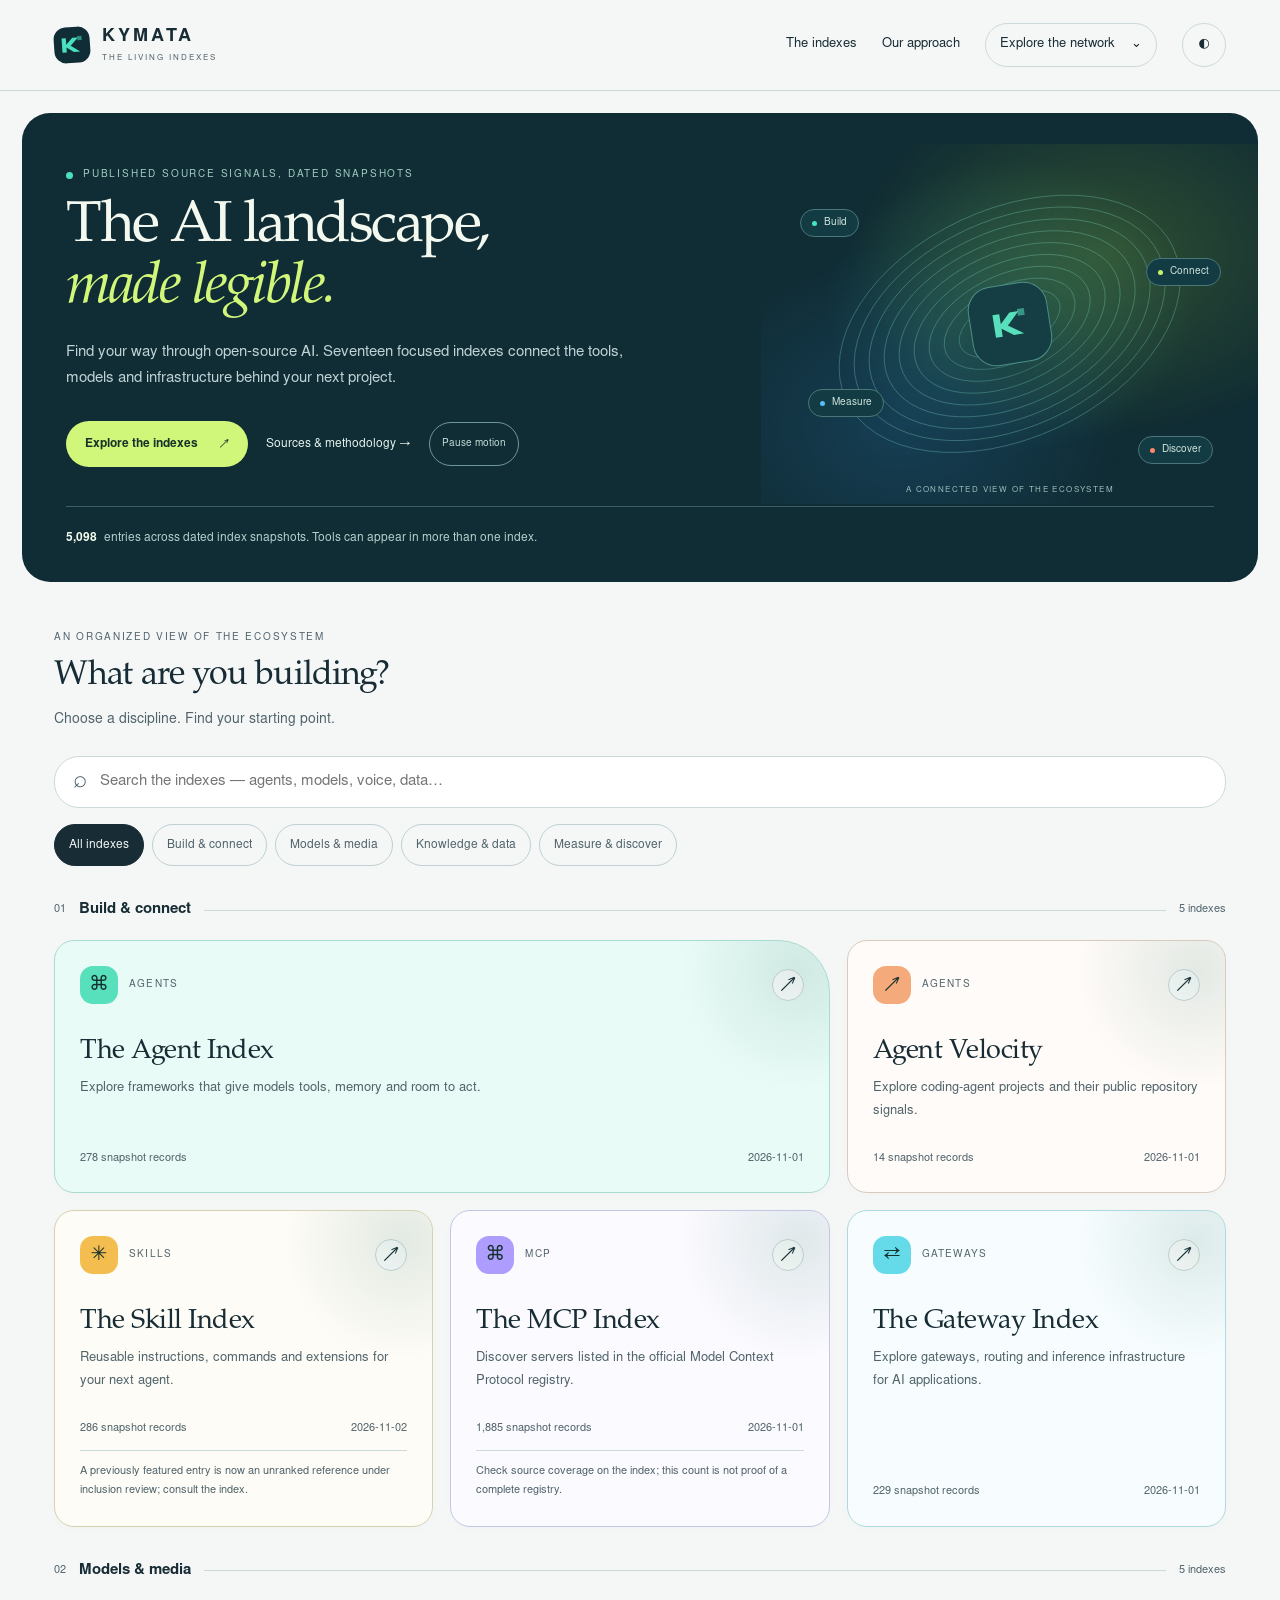
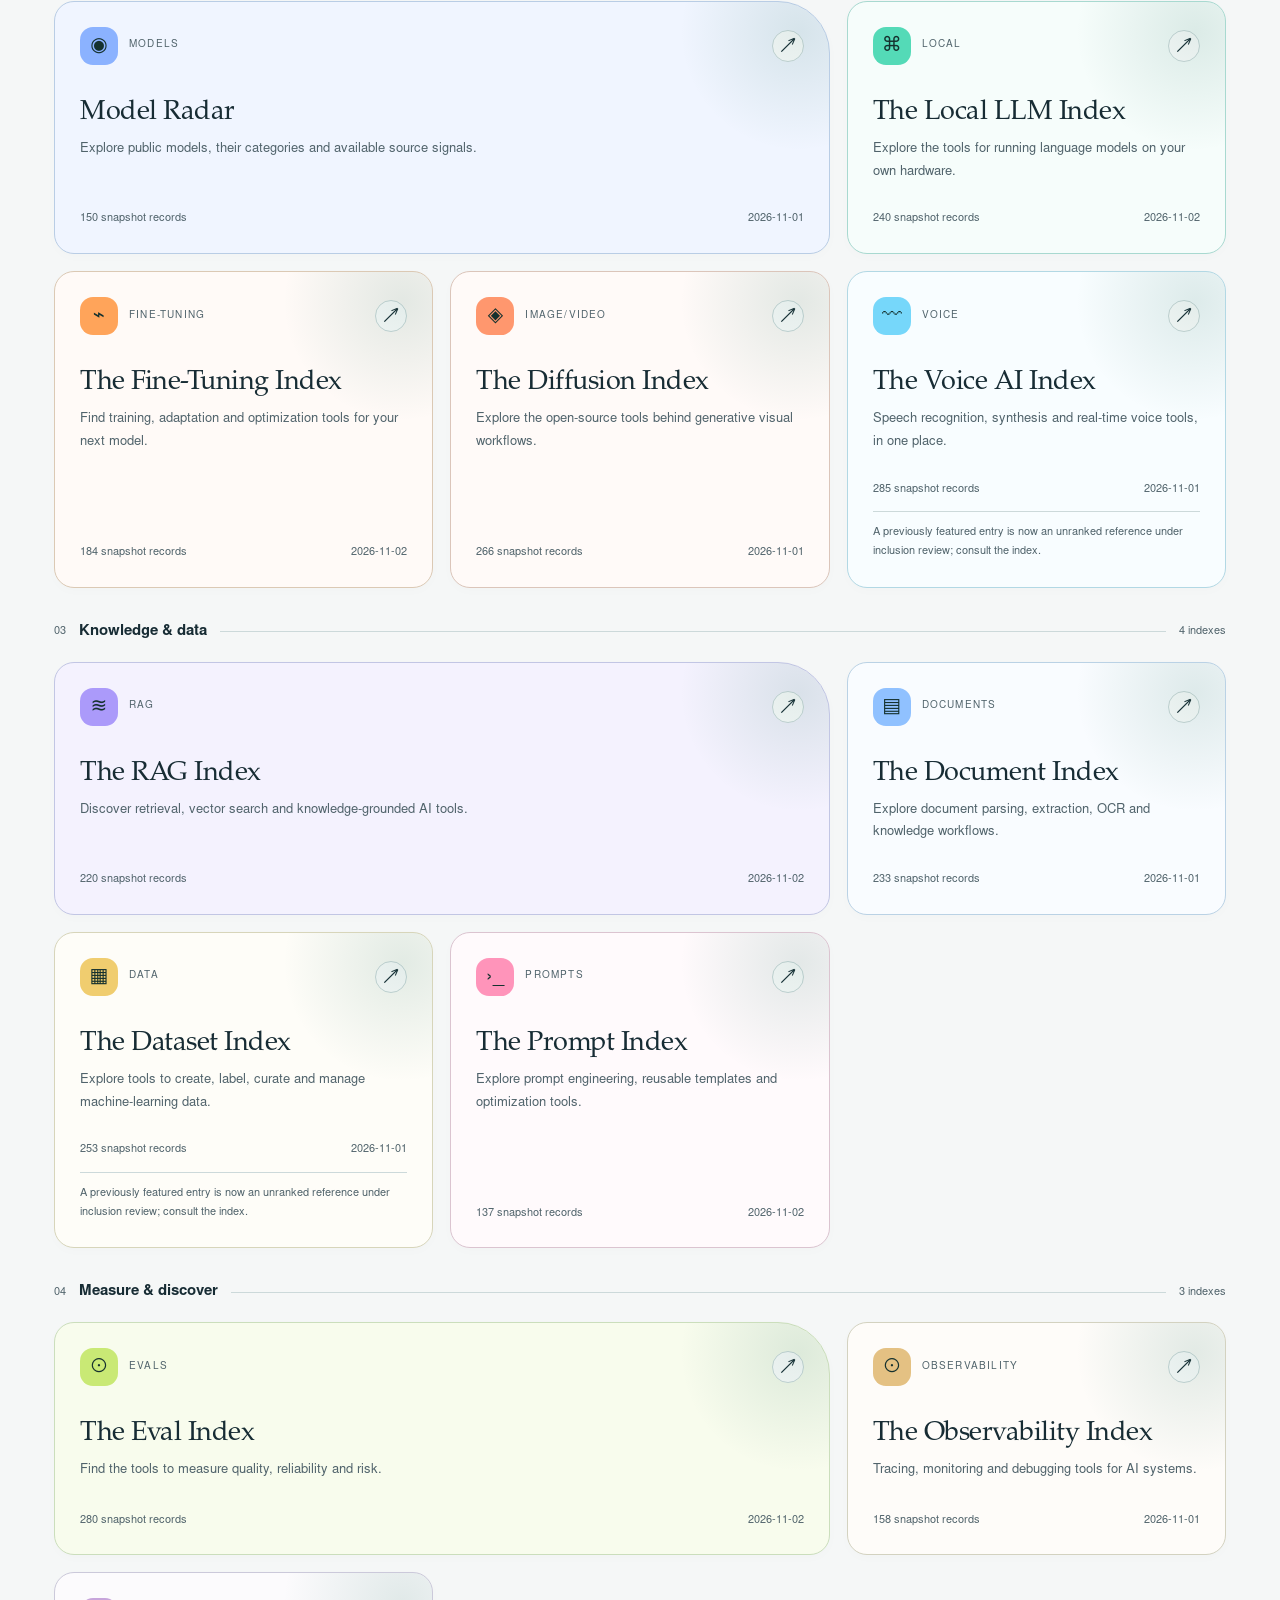
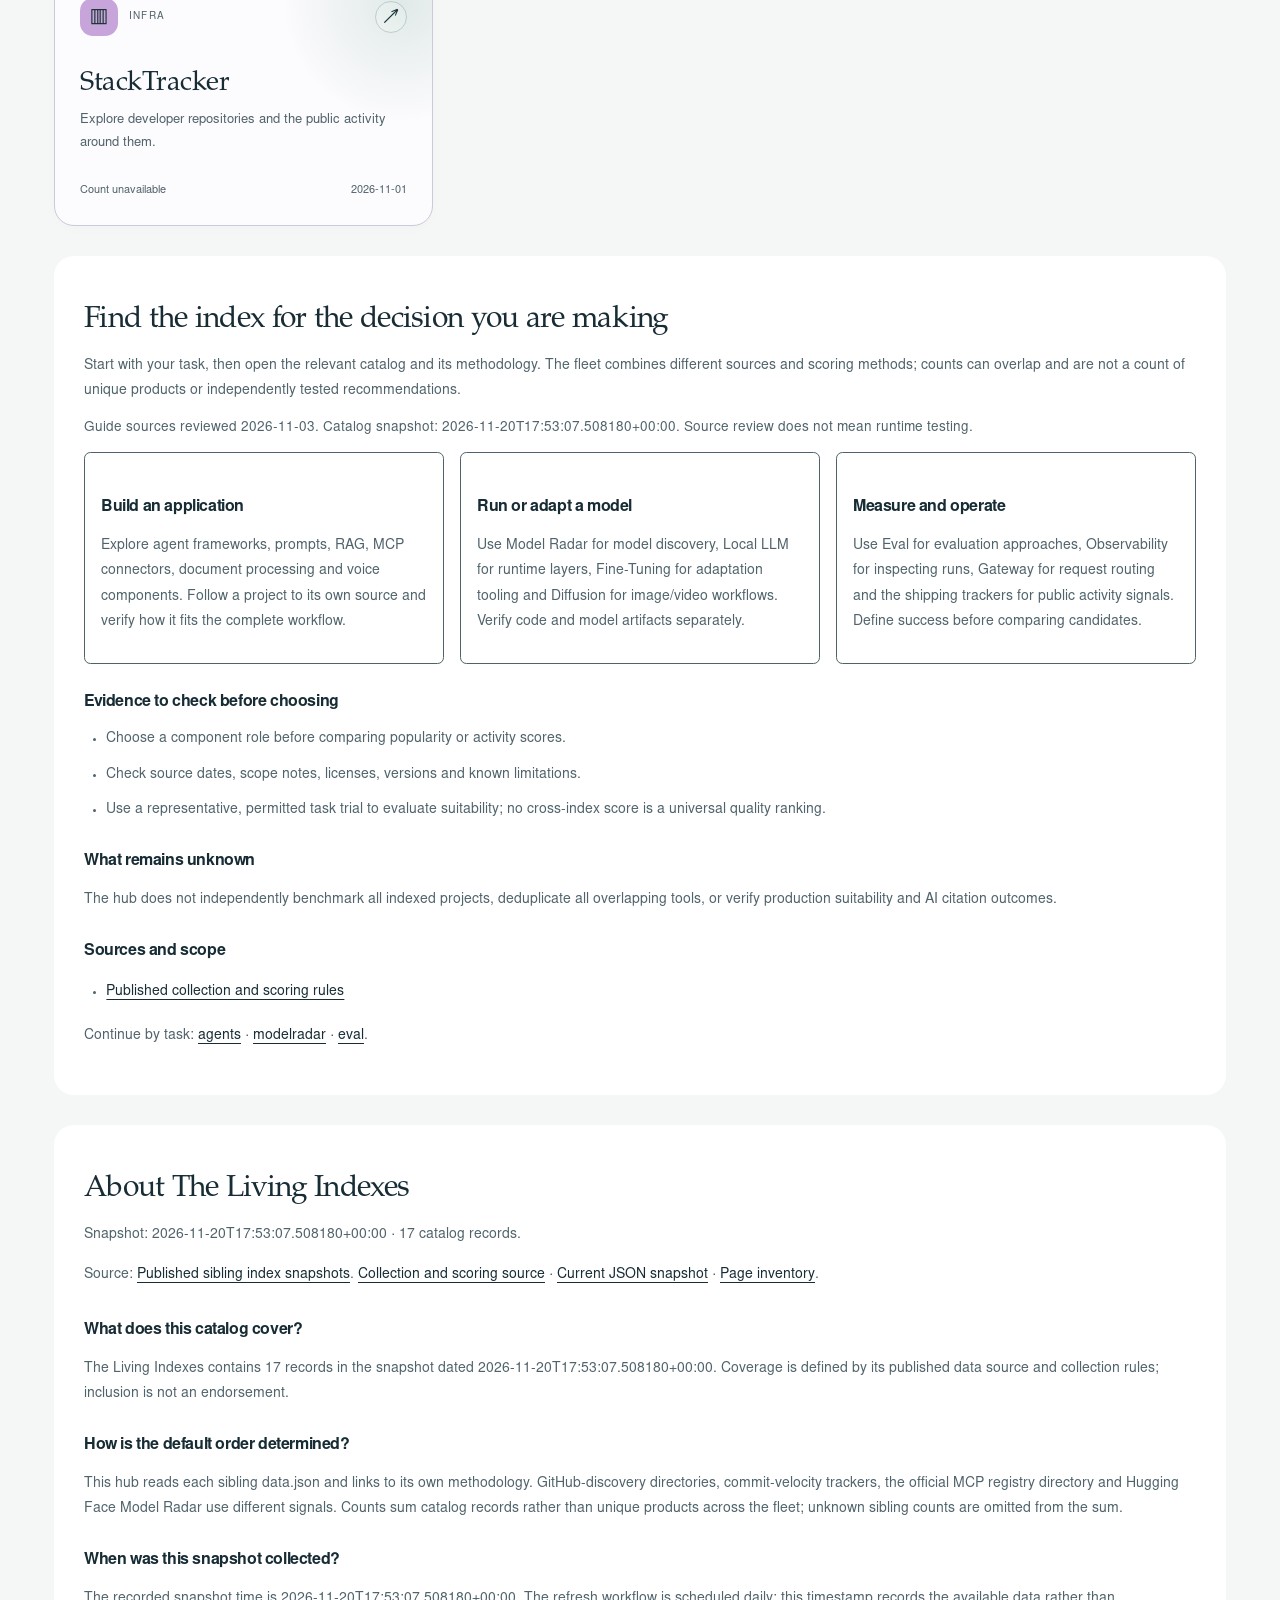
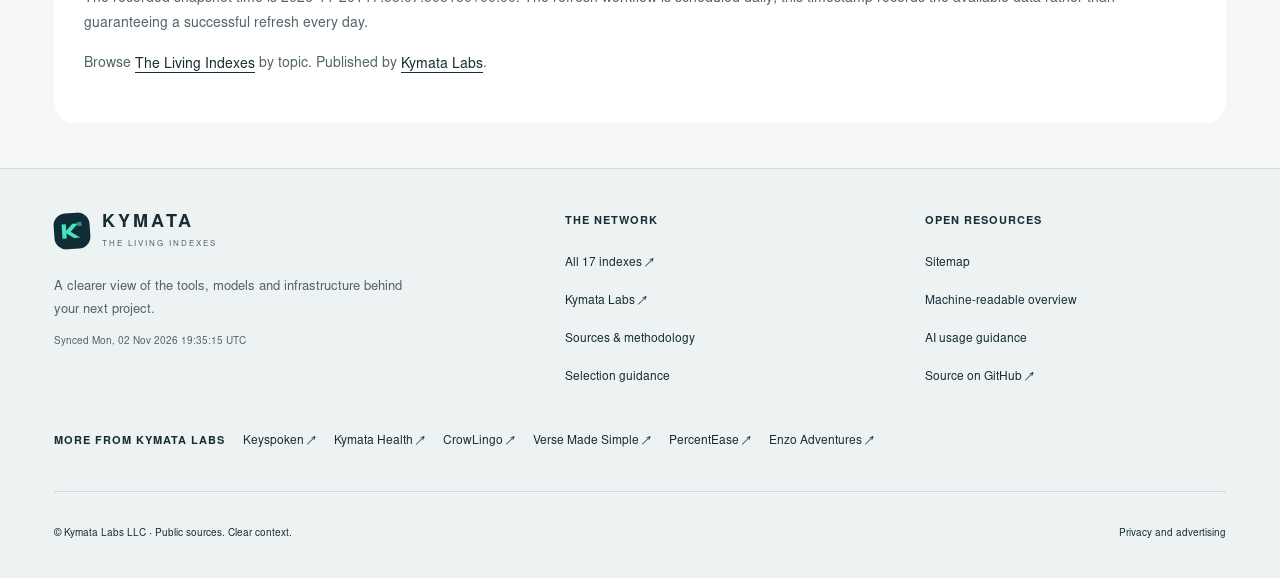
==== index.html @ 6e920771 "data: daily fleet sync (2026-11-20)" ====
<!DOCTYPE html>
<html data-atlas-edition="atlas-flux-1" lang="en" data-theme="light">
<head>
<meta charset="UTF-8">
<meta name="viewport" content="width=device-width, initial-scale=1.0">
<title>The Living Indexes — self-updating maps of the AI-builder ecosystem</title>
<meta name="description" content="A hub for self-updating indexes of the AI-builder ecosystem — skills, eval tools, local-LLM tooling, and prompt resources — with published GitHub, MCP registry and Hugging Face source signals.">
<link rel="canonical" href="https://indexes.kymatalabs.com/">
<meta name="robots" content="index,follow">
<meta name="keywords" content="AI developer tools directory, claude code skills, llm eval tools, local llm tools, prompt engineering, self-updating index, AI ecosystem map">
<meta property="og:type" content="website">
<meta property="og:url" content="https://indexes.kymatalabs.com/">
<meta property="og:title" content="The Living Indexes — self-updating maps of the AI-builder ecosystem">
<meta property="og:description" content="Seventeen task-focused AI directories with dated GitHub, Hugging Face and MCP registry source signals.">
<meta property="og:image" content="https://indexes.kymatalabs.com/og.png">
<meta property="og:site_name" content="The Living Indexes">
<meta name="twitter:card" content="summary_large_image">
<meta name="twitter:title" content="The Living Indexes">
<meta name="twitter:description" content="Self-updating maps of the AI-builder ecosystem, recomputed on successful refresh.">
<meta name="twitter:image" content="https://indexes.kymatalabs.com/og.png">
<link rel="icon" href="/favicon.svg" type="image/svg+xml">
<link rel="stylesheet" href="/style.css">
<script type="application/ld+json">
{"@context": "https://schema.org", "@type": "WebSite", "name": "The Living Indexes", "url": "https://indexes.kymatalabs.com/", "description": "A hub for self-updating indexes of the AI-builder ecosystem, with published GitHub, MCP registry and Hugging Face source signals.", "publisher": {"@type": "Organization", "name": "Kymata Labs LLC", "url": "https://www.kymatalabs.com"}}
</script>


<!-- catalog:schema:start -->
<script type="application/ld+json" id="catalog-schema">{"@context":"https://schema.org","@graph":[{"@type":"CollectionPage","@id":"https://indexes.kymatalabs.com/#catalog","url":"https://indexes.kymatalabs.com/","name":"The Living Indexes","dateModified":"2026-11-20","inLanguage":"en","mainEntity":{"@id":"https://indexes.kymatalabs.com/#entries"},"isPartOf":{"@type":"WebSite","url":"https://indexes.kymatalabs.com/","name":"The Living Indexes"}},{"@type":"ItemList","@id":"https://indexes.kymatalabs.com/#entries","name":"The Living Indexes catalog snapshot","numberOfItems":17,"itemListElement":[{"@type":"ListItem","position":1,"url":"https://skill.kymatalabs.com/","name":"The Skill Index"},{"@type":"ListItem","position":2,"url":"https://eval.kymatalabs.com/","name":"The Eval Index"},{"@type":"ListItem","position":3,"url":"https://localllm.kymatalabs.com/","name":"The Local LLM Index"},{"@type":"ListItem","position":4,"url":"https://prompt.kymatalabs.com/","name":"The Prompt Index"},{"@type":"ListItem","position":5,"url":"https://rag.kymatalabs.com/","name":"The RAG Index"},{"@type":"ListItem","position":6,"url":"https://diffusion.kymatalabs.com/","name":"The Diffusion Index"},{"@type":"ListItem","position":7,"url":"https://voice.kymatalabs.com/","name":"The Voice AI Index"},{"@type":"ListItem","position":8,"url":"https://dataset.kymatalabs.com/","name":"The Dataset Index"},{"@type":"ListItem","position":9,"url":"https://finetune.kymatalabs.com/","name":"The Fine-Tuning Index"},{"@type":"ListItem","position":10,"url":"https://gateway.kymatalabs.com/","name":"The Gateway Index"},{"@type":"ListItem","position":11,"url":"https://agents.kymatalabs.com/","name":"The Agent Index"},{"@type":"ListItem","position":12,"url":"https://document.kymatalabs.com/","name":"The Document Index"},{"@type":"ListItem","position":13,"url":"https://observability.kymatalabs.com/","name":"The Observability Index"},{"@type":"ListItem","position":14,"url":"https://stacktracker.kymatalabs.com/","name":"StackTracker"},{"@type":"ListItem","position":15,"url":"https://modelradar.kymatalabs.com/","name":"Model Radar"},{"@type":"ListItem","position":16,"url":"https://mcp.kymatalabs.com/","name":"The MCP Index"},{"@type":"ListItem","position":17,"url":"https://agentvelocity.kymatalabs.com/","name":"Agent Velocity"}]},{"@type":"FAQPage","mainEntity":[{"@type":"Question","name":"What does this catalog cover?","acceptedAnswer":{"@type":"Answer","text":"The Living Indexes contains 17 records in the snapshot dated 2026-11-20T17:53:07.508180+00:00. Coverage is defined by its published data source and collection rules; inclusion is not an endorsement."}},{"@type":"Question","name":"How is the default order determined?","acceptedAnswer":{"@type":"Answer","text":"This hub reads each sibling data.json and links to its own methodology. GitHub-discovery directories, commit-velocity trackers, the official MCP registry directory and Hugging Face Model Radar use different signals. Counts sum catalog records rather than unique products across the fleet; unknown sibling counts are omitted from the sum."}},{"@type":"Question","name":"When was this snapshot collected?","acceptedAnswer":{"@type":"Answer","text":"The recorded snapshot time is 2026-11-20T17:53:07.508180+00:00. The refresh workflow is scheduled daily; this timestamp records the available data rather than guaranteeing a successful refresh every day."}}]}]}</script>
<!-- catalog:schema:end -->
<link rel="alternate" type="application/json" href="/data.json" title="Current catalog snapshot">
<script defer src="/guidance.js"></script>
<script defer src="/fleet.js"></script>
<link rel="stylesheet" href="/atlas.css"><script defer src="/atlas.js"></script><link rel="alternate" type="application/json" href="/capabilities.json" title="Index capabilities">
</head>
<body data-atlas-site="hub" style="--atlas-topic:#58dfbc;--atlas-topic-ink:#176653"><a class="skip-link" href="#main-content">Skip to main content</a>
<header class="atlas-header"><div class="wrap atlas-head-row"><a class="atlas-brand" href="https://indexes.kymatalabs.com/"><span class="atlas-mark"><svg viewBox="0 0 42 42" fill="none" aria-hidden="true"><path d="M7 31V11h6v9l9-9h8L19 22l13 9h-9l-10-7v7H7Z" fill="currentColor"/><path d="M29 9h6v6h-6z" fill="currentColor" opacity=".55"/></svg></span><span>KYMATA<small>THE LIVING INDEXES</small></span></a><nav class="atlas-nav" aria-label="Main navigation"><a class="atlas-home-link" href="https://indexes.kymatalabs.com/">The indexes</a><a class="atlas-method-link" href="/#catalog-methodology">Our approach</a><details class="atlas-network"><summary><span class="atlas-menu-long">Explore the network</span><span class="atlas-menu-short">Indexes</span><span aria-hidden="true">⌄</span></summary><div class="atlas-network-panel"><div class="atlas-network-group"><span>Build &amp; connect</span><a href="https://agents.kymatalabs.com/">The Agent Index<span aria-hidden="true">↗</span></a><a href="https://agentvelocity.kymatalabs.com/">Agent Velocity<span aria-hidden="true">↗</span></a><a href="https://skill.kymatalabs.com/">The Skill Index<span aria-hidden="true">↗</span></a><a href="https://mcp.kymatalabs.com/">The MCP Index<span aria-hidden="true">↗</span></a><a href="https://gateway.kymatalabs.com/">The Gateway Index<span aria-hidden="true">↗</span></a></div><div class="atlas-network-group"><span>Models &amp; media</span><a href="https://modelradar.kymatalabs.com/">Model Radar<span aria-hidden="true">↗</span></a><a href="https://localllm.kymatalabs.com/">The Local LLM Index<span aria-hidden="true">↗</span></a><a href="https://finetune.kymatalabs.com/">The Fine-Tuning Index<span aria-hidden="true">↗</span></a><a href="https://diffusion.kymatalabs.com/">The Diffusion Index<span aria-hidden="true">↗</span></a><a href="https://voice.kymatalabs.com/">The Voice AI Index<span aria-hidden="true">↗</span></a></div><div class="atlas-network-group"><span>Knowledge &amp; data</span><a href="https://rag.kymatalabs.com/">The RAG Index<span aria-hidden="true">↗</span></a><a href="https://document.kymatalabs.com/">The Document Index<span aria-hidden="true">↗</span></a><a href="https://dataset.kymatalabs.com/">The Dataset Index<span aria-hidden="true">↗</span></a><a href="https://prompt.kymatalabs.com/">The Prompt Index<span aria-hidden="true">↗</span></a></div><div class="atlas-network-group"><span>Measure &amp; discover</span><a href="https://eval.kymatalabs.com/">The Eval Index<span aria-hidden="true">↗</span></a><a href="https://observability.kymatalabs.com/">The Observability Index<span aria-hidden="true">↗</span></a><a href="https://stacktracker.kymatalabs.com/">StackTracker<span aria-hidden="true">↗</span></a></div></div></details><button class="theme-btn" id="theme" aria-label="Toggle theme">◐</button></nav></div></header>

<main id="main-content">
  <section class="hero atlas-hero"><div class="wrap"><div class="atlas-visual" aria-hidden="true"><div class="atlas-field atlas-field-a"></div><div class="atlas-field atlas-field-b"></div><svg class="atlas-contours" viewBox="0 0 480 350" fill="none"><g stroke="currentColor" stroke-width=".75"><ellipse cx="240" cy="175" rx="55" ry="28" transform="rotate(-25 240 175)"/><ellipse cx="240" cy="175" rx="71" ry="39" transform="rotate(-25 240 175)"/><ellipse cx="240" cy="175" rx="87" ry="50" transform="rotate(-25 240 175)"/><ellipse cx="240" cy="175" rx="103" ry="61" transform="rotate(-25 240 175)"/><ellipse cx="240" cy="175" rx="119" ry="72" transform="rotate(-25 240 175)"/><ellipse cx="240" cy="175" rx="135" ry="83" transform="rotate(-25 240 175)"/><ellipse cx="240" cy="175" rx="151" ry="94" transform="rotate(-25 240 175)"/><ellipse cx="240" cy="175" rx="167" ry="105" transform="rotate(-25 240 175)"/><ellipse cx="240" cy="175" rx="183" ry="116" transform="rotate(-25 240 175)"/></g></svg><div class="atlas-orbit-mark"><svg viewBox="0 0 42 42" fill="none" aria-hidden="true"><path d="M7 31V11h6v9l9-9h8L19 22l13 9h-9l-10-7v7H7Z" fill="currentColor"/><path d="M29 9h6v6h-6z" fill="currentColor" opacity=".55"/></svg></div><span class="atlas-orbit-label atlas-orbit-label-0"><i style="background:#44e5be"></i>Build</span><span class="atlas-orbit-label atlas-orbit-label-1"><i style="background:#c4f66c"></i>Connect</span><span class="atlas-orbit-label atlas-orbit-label-2"><i style="background:#54bfff"></i>Measure</span><span class="atlas-orbit-label atlas-orbit-label-3"><i style="background:#ff8866"></i>Discover</span><span class="atlas-art-caption">A connected view of the ecosystem</span></div>
    <div class="kicker">Published source signals, dated snapshots</div>
    <h1 class="serif">The AI landscape,<br><em>made legible.</em></h1>
    <p class="lede">Find your way through open-source AI. Seventeen focused indexes connect the tools, models and infrastructure behind your next project.</p><div class="atlas-hero-actions"><a class="atlas-primary" href="#choose-index">Explore the indexes <span aria-hidden="true">↗</span></a><a class="atlas-secondary" href="#catalog-methodology">Sources & methodology →</a><button class="atlas-motion" type="button" aria-pressed="false">Pause motion</button></div>
    <p class="hub-snapshot"><span id="total">60968</span> entries across dated index snapshots. Tools can appear in more than one index.</p>
  </div></section>

<section class="wrap atlas-directory-header" id="choose-index"><div><span class="atlas-eyebrow">An organized view of the ecosystem</span><h2>What are you building?</h2><p>Choose a discipline. Find your starting point.</p></div><label class="atlas-hub-search"><span aria-hidden="true">⌕</span><input type="search" id="atlas-hub-q" placeholder="Search the indexes — agents, models, voice, data…" aria-label="Find an index" disabled></label><div class="atlas-group-filters" aria-label="Filter indexes by discipline"><button type="button" data-atlas-filter="All" aria-pressed="true" disabled>All indexes</button><button type="button" data-atlas-filter="Build &amp; connect" aria-pressed="false" disabled>Build &amp; connect</button><button type="button" data-atlas-filter="Models &amp; media" aria-pressed="false" disabled>Models &amp; media</button><button type="button" data-atlas-filter="Knowledge &amp; data" aria-pressed="false" disabled>Knowledge &amp; data</button><button type="button" data-atlas-filter="Measure &amp; discover" aria-pressed="false" disabled>Measure &amp; discover</button></div></section>
  <div class="wrap"><div id="grid" class="atlas-directory"><!-- catalog:entries:start --><div class="atlas-directory-groups"><section class="atlas-topic-group" data-atlas-group="Build &amp; connect"><div class="atlas-topic-heading"><span>01</span><h3>Build &amp; connect</h3><span class="atlas-topic-rule"></span><span>5 indexes</span></div><div class="atlas-hub-grid"><a class="card atlas-hub-card" href="https://agents.kymatalabs.com/" data-atlas-key="agent" style="--atlas-card-color:#58dfbc;--atlas-card-ink:#42684f"><div class="atlas-card-top"><span class="atlas-topic-glyph" aria-hidden="true">⌘</span><span class="atlas-topic-tag">Agents</span><span class="atlas-card-arrow" aria-hidden="true">↗</span></div><div class="name">The Agent Index</div><p class="blurb">Explore frameworks that give models tools, memory and room to act.</p><div class="atlas-hub-card-bottom"><span data-atlas-count>278 snapshot records</span><span data-atlas-snapshot>2026-11-07</span></div><div class="atlas-summary-notes"></div></a><a class="card atlas-hub-card" href="https://agentvelocity.kymatalabs.com/" data-atlas-key="agentvel" style="--atlas-card-color:#f5aa7c;--atlas-card-ink:#906045"><div class="atlas-card-top"><span class="atlas-topic-glyph" aria-hidden="true">↗</span><span class="atlas-topic-tag">Agents</span><span class="atlas-card-arrow" aria-hidden="true">↗</span></div><div class="name">Agent Velocity</div><p class="blurb">Explore coding-agent projects and their public repository signals.</p><div class="atlas-hub-card-bottom"><span data-atlas-count>14 snapshot records</span><span data-atlas-snapshot>2026-11-19</span></div><div class="atlas-summary-notes"></div></a><a class="card atlas-hub-card" href="https://skill.kymatalabs.com/" data-atlas-key="skill" style="--atlas-card-color:#f4bd4f;--atlas-card-ink:#986328"><div class="atlas-card-top"><span class="atlas-topic-glyph" aria-hidden="true">✳</span><span class="atlas-topic-tag">Skills</span><span class="atlas-card-arrow" aria-hidden="true">↗</span></div><div class="name">The Skill Index</div><p class="blurb">Reusable instructions, commands and extensions for your next agent.</p><div class="atlas-hub-card-bottom"><span data-atlas-count>280 snapshot records</span><span data-atlas-snapshot>2026-11-07</span></div><div class="atlas-summary-notes"></div></a><a class="card atlas-hub-card" href="https://mcp.kymatalabs.com/" data-atlas-key="mcp" style="--atlas-card-color:#af9cff;--atlas-card-ink:#72569d"><div class="atlas-card-top"><span class="atlas-topic-glyph" aria-hidden="true">⌘</span><span class="atlas-topic-tag">MCP</span><span class="atlas-card-arrow" aria-hidden="true">↗</span></div><div class="name">The MCP Index</div><p class="blurb">Discover servers listed in the official Model Context Protocol registry.</p><div class="atlas-hub-card-bottom"><span data-atlas-count>57,752 snapshot records</span><span data-atlas-snapshot>2026-11-06</span></div><div class="atlas-summary-notes"><p class="summary-note">Check source coverage on the index; this count is not proof of a complete registry.</p></div></a><a class="card atlas-hub-card" href="https://gateway.kymatalabs.com/" data-atlas-key="gateway" style="--atlas-card-color:#65dbe9;--atlas-card-ink:#366966"><div class="atlas-card-top"><span class="atlas-topic-glyph" aria-hidden="true">⇄</span><span class="atlas-topic-tag">Gateways</span><span class="atlas-card-arrow" aria-hidden="true">↗</span></div><div class="name">The Gateway Index</div><p class="blurb">Explore gateways, routing and inference infrastructure for AI applications.</p><div class="atlas-hub-card-bottom"><span data-atlas-count>213 snapshot records</span><span data-atlas-snapshot>2026-11-07</span></div><div class="atlas-summary-notes"></div></a></div></section><section class="atlas-topic-group" data-atlas-group="Models &amp; media"><div class="atlas-topic-heading"><span>02</span><h3>Models &amp; media</h3><span class="atlas-topic-rule"></span><span>5 indexes</span></div><div class="atlas-hub-grid"><a class="card atlas-hub-card" href="https://modelradar.kymatalabs.com/" data-atlas-key="model" style="--atlas-card-color:#8bb2ff;--atlas-card-ink:#4d6299"><div class="atlas-card-top"><span class="atlas-topic-glyph" aria-hidden="true">◉</span><span class="atlas-topic-tag">Models</span><span class="atlas-card-arrow" aria-hidden="true">↗</span></div><div class="name">Model Radar</div><p class="blurb">Explore public models, their categories and available source signals.</p><div class="atlas-hub-card-bottom"><span data-atlas-count>150 snapshot records</span><span data-atlas-snapshot>2026-11-07</span></div><div class="atlas-summary-notes"></div></a><a class="card atlas-hub-card" href="https://localllm.kymatalabs.com/" data-atlas-key="local" style="--atlas-card-color:#54dab7;--atlas-card-ink:#316b66"><div class="atlas-card-top"><span class="atlas-topic-glyph" aria-hidden="true">⌘</span><span class="atlas-topic-tag">Local</span><span class="atlas-card-arrow" aria-hidden="true">↗</span></div><div class="name">The Local LLM Index</div><p class="blurb">Explore the tools for running language models on your own hardware.</p><div class="atlas-hub-card-bottom"><span data-atlas-count>238 snapshot records</span><span data-atlas-snapshot>2026-11-07</span></div><div class="atlas-summary-notes"></div></a><a class="card atlas-hub-card" href="https://finetune.kymatalabs.com/" data-atlas-key="finetune" style="--atlas-card-color:#ffa45a;--atlas-card-ink:#995a2c"><div class="atlas-card-top"><span class="atlas-topic-glyph" aria-hidden="true">⌁</span><span class="atlas-topic-tag">Fine-Tuning</span><span class="atlas-card-arrow" aria-hidden="true">↗</span></div><div class="name">The Fine-Tuning Index</div><p class="blurb">Find training, adaptation and optimization tools for your next model.</p><div class="atlas-hub-card-bottom"><span data-atlas-count>184 snapshot records</span><span data-atlas-snapshot>2026-11-10</span></div><div class="atlas-summary-notes"></div></a><a class="card atlas-hub-card" href="https://diffusion.kymatalabs.com/" data-atlas-key="diffusion" style="--atlas-card-color:#ff976e;--atlas-card-ink:#aa4c44"><div class="atlas-card-top"><span class="atlas-topic-glyph" aria-hidden="true">◈</span><span class="atlas-topic-tag">Image/Video</span><span class="atlas-card-arrow" aria-hidden="true">↗</span></div><div class="name">The Diffusion Index</div><p class="blurb">Explore the open-source tools behind generative visual workflows.</p><div class="atlas-hub-card-bottom"><span data-atlas-count>266 snapshot records</span><span data-atlas-snapshot>2026-11-07</span></div><div class="atlas-summary-notes"></div></a><a class="card atlas-hub-card" href="https://voice.kymatalabs.com/" data-atlas-key="voice" style="--atlas-card-color:#76d7fa;--atlas-card-ink:#2a7092"><div class="atlas-card-top"><span class="atlas-topic-glyph" aria-hidden="true">〰</span><span class="atlas-topic-tag">Voice</span><span class="atlas-card-arrow" aria-hidden="true">↗</span></div><div class="name">The Voice AI Index</div><p class="blurb">Speech recognition, synthesis and real-time voice tools, in one place.</p><div class="atlas-hub-card-bottom"><span data-atlas-count>285 snapshot records</span><span data-atlas-snapshot>2026-11-08</span></div><div class="atlas-summary-notes"></div></a></div></section><section class="atlas-topic-group" data-atlas-group="Knowledge &amp; data"><div class="atlas-topic-heading"><span>03</span><h3>Knowledge &amp; data</h3><span class="atlas-topic-rule"></span><span>4 indexes</span></div><div class="atlas-hub-grid"><a class="card atlas-hub-card" href="https://rag.kymatalabs.com/" data-atlas-key="rag" style="--atlas-card-color:#ab9afa;--atlas-card-ink:#6654a1"><div class="atlas-card-top"><span class="atlas-topic-glyph" aria-hidden="true">≋</span><span class="atlas-topic-tag">RAG</span><span class="atlas-card-arrow" aria-hidden="true">↗</span></div><div class="name">The RAG Index</div><p class="blurb">Discover retrieval, vector search and knowledge-grounded AI tools.</p><div class="atlas-hub-card-bottom"><span data-atlas-count>223 snapshot records</span><span data-atlas-snapshot>2026-11-13</span></div><div class="atlas-summary-notes"></div></a><a class="card atlas-hub-card" href="https://document.kymatalabs.com/" data-atlas-key="document" style="--atlas-card-color:#90c1ff;--atlas-card-ink:#526fa2"><div class="atlas-card-top"><span class="atlas-topic-glyph" aria-hidden="true">▤</span><span class="atlas-topic-tag">Documents</span><span class="atlas-card-arrow" aria-hidden="true">↗</span></div><div class="name">The Document Index</div><p class="blurb">Explore document parsing, extraction, OCR and knowledge workflows.</p><div class="atlas-hub-card-bottom"><span data-atlas-count>232 snapshot records</span><span data-atlas-snapshot>2026-11-08</span></div><div class="atlas-summary-notes"></div></a><a class="card atlas-hub-card" href="https://dataset.kymatalabs.com/" data-atlas-key="dataset" style="--atlas-card-color:#f0cd6f;--atlas-card-ink:#8a6825"><div class="atlas-card-top"><span class="atlas-topic-glyph" aria-hidden="true">▦</span><span class="atlas-topic-tag">Data</span><span class="atlas-card-arrow" aria-hidden="true">↗</span></div><div class="name">The Dataset Index</div><p class="blurb">Explore tools to create, label, curate and manage machine-learning data.</p><div class="atlas-hub-card-bottom"><span data-atlas-count>253 snapshot records</span><span data-atlas-snapshot>2026-11-17</span></div><div class="atlas-summary-notes"></div></a><a class="card atlas-hub-card" href="https://prompt.kymatalabs.com/" data-atlas-key="prompt" style="--atlas-card-color:#ff94ba;--atlas-card-ink:#9a4e67"><div class="atlas-card-top"><span class="atlas-topic-glyph" aria-hidden="true">›_</span><span class="atlas-topic-tag">Prompts</span><span class="atlas-card-arrow" aria-hidden="true">↗</span></div><div class="name">The Prompt Index</div><p class="blurb">Explore prompt engineering, reusable templates and optimization tools.</p><div class="atlas-hub-card-bottom"><span data-atlas-count>138 snapshot records</span><span data-atlas-snapshot>2026-11-10</span></div><div class="atlas-summary-notes"></div></a></div></section><section class="atlas-topic-group" data-atlas-group="Measure &amp; discover"><div class="atlas-topic-heading"><span>04</span><h3>Measure &amp; discover</h3><span class="atlas-topic-rule"></span><span>3 indexes</span></div><div class="atlas-hub-grid"><a class="card atlas-hub-card" href="https://eval.kymatalabs.com/" data-atlas-key="eval" style="--atlas-card-color:#c9e975;--atlas-card-ink:#486f30"><div class="atlas-card-top"><span class="atlas-topic-glyph" aria-hidden="true">⊙</span><span class="atlas-topic-tag">Evals</span><span class="atlas-card-arrow" aria-hidden="true">↗</span></div><div class="name">The Eval Index</div><p class="blurb">Find the tools to measure quality, reliability and risk.</p><div class="atlas-hub-card-bottom"><span data-atlas-count>280 snapshot records</span><span data-atlas-snapshot>2026-11-09</span></div><div class="atlas-summary-notes"></div></a><a class="card atlas-hub-card" href="https://observability.kymatalabs.com/" data-atlas-key="observability" style="--atlas-card-color:#e4c183;--atlas-card-ink:#81623c"><div class="atlas-card-top"><span class="atlas-topic-glyph" aria-hidden="true">⊙</span><span class="atlas-topic-tag">Observability</span><span class="atlas-card-arrow" aria-hidden="true">↗</span></div><div class="name">The Observability Index</div><p class="blurb">Tracing, monitoring and debugging tools for AI systems.</p><div class="atlas-hub-card-bottom"><span data-atlas-count>158 snapshot records</span><span data-atlas-snapshot>2026-11-09</span></div><div class="atlas-summary-notes"></div></a><a class="card atlas-hub-card" href="https://stacktracker.kymatalabs.com/" data-atlas-key="stack" style="--atlas-card-color:#c7a5db;--atlas-card-ink:#75566e"><div class="atlas-card-top"><span class="atlas-topic-glyph" aria-hidden="true">▥</span><span class="atlas-topic-tag">Infra</span><span class="atlas-card-arrow" aria-hidden="true">↗</span></div><div class="name">StackTracker</div><p class="blurb">Explore developer repositories and the public activity around them.</p><div class="atlas-hub-card-bottom"><span data-atlas-count>24 snapshot records</span><span data-atlas-snapshot>2026-11-19</span></div><div class="atlas-summary-notes"></div></a></div></section></div><p id="atlas-hub-empty" hidden>No indexes match. Try a broader search.</p><!-- catalog:entries:end --></div><!-- catalog:pagination:start -->

<!-- catalog:pagination:end --></div>



<!-- catalog:about:start -->
<section class="catalog-about selection-guide" id="catalog-guidance"><h2>Find the index for the decision you are making</h2>
<p>Start with your task, then open the relevant catalog and its methodology. The fleet combines different sources and scoring methods; counts can overlap and are not a count of unique products or independently tested recommendations.</p>
<p class="guide-date">Guide sources reviewed <time datetime="2026-11-03">2026-11-03</time>. Catalog snapshot: <time datetime="2026-11-20T17:53:07.508180+00:00">2026-11-20T17:53:07.508180+00:00</time>. Source review does not mean runtime testing.</p>
<div class="selection-choices">
<div><h3>Build an application</h3><p>Explore agent frameworks, prompts, RAG, MCP connectors, document processing and voice components. Follow a project to its own source and verify how it fits the complete workflow.</p>
</div>
<div><h3>Run or adapt a model</h3><p>Use Model Radar for model discovery, Local LLM for runtime layers, Fine-Tuning for adaptation tooling and Diffusion for image/video workflows. Verify code and model artifacts separately.</p>
</div>
<div><h3>Measure and operate</h3><p>Use Eval for evaluation approaches, Observability for inspecting runs, Gateway for request routing and the shipping trackers for public activity signals. Define success before comparing candidates.</p>
</div>
</div><h3>Evidence to check before choosing</h3><ul>
<li>Choose a component role before comparing popularity or activity scores.</li>
<li>Check source dates, scope notes, licenses, versions and known limitations.</li>
<li>Use a representative, permitted task trial to evaluate suitability; no cross-index score is a universal quality ranking.</li>
</ul>
<h3>What remains unknown</h3><p>The hub does not independently benchmark all indexed projects, deduplicate all overlapping tools, or verify production suitability and AI citation outcomes.</p>
<h3>Sources and scope</h3><ul>
<li><a href="https://github.com/tekvisions/living-indexes/blob/6771b3bc6c3f7eee1cd027d7d735d3c9dcc5f8d9/build_data.py">Published collection and scoring rules</a></li>
</ul><p>Continue by task: <a href="https://agents.kymatalabs.com/">agents</a> · <a href="https://modelradar.kymatalabs.com/">modelradar</a> · <a href="https://eval.kymatalabs.com/">eval</a>.</p></section><section class="catalog-about" id="catalog-methodology"><h2>About The Living Indexes</h2><p>Snapshot: <time datetime="2026-11-20T17:53:07.508180+00:00">2026-11-20T17:53:07.508180+00:00</time> · 17 catalog records.</p><p>Source: <a href="https://indexes.kymatalabs.com/">Published sibling index snapshots</a>. <a href="https://github.com/tekvisions/living-indexes/blob/main/build_data.py">Collection and scoring source</a> · <a href="/data.json">Current JSON snapshot</a> · <a href="/sitemap.xml">Page inventory</a>.</p><h3>What does this catalog cover?</h3><p>The Living Indexes contains 17 records in the snapshot dated 2026-11-20T17:53:07.508180+00:00. Coverage is defined by its published data source and collection rules; inclusion is not an endorsement.</p><h3>How is the default order determined?</h3><p>This hub reads each sibling data.json and links to its own methodology. GitHub-discovery directories, commit-velocity trackers, the official MCP registry directory and Hugging Face Model Radar use different signals. Counts sum catalog records rather than unique products across the fleet; unknown sibling counts are omitted from the sum.</p><h3>When was this snapshot collected?</h3><p>The recorded snapshot time is 2026-11-20T17:53:07.508180+00:00. The refresh workflow is scheduled daily; this timestamp records the available data rather than guaranteeing a successful refresh every day.</p><p>Browse <a href="https://indexes.kymatalabs.com/">The Living Indexes</a> by topic. Published by <a href="https://www.kymatalabs.com/">Kymata Labs</a>.</p></section>
<!-- catalog:about:end -->
</main>
<aside data-portfolio-ad="after-content" aria-label="Advertisement" hidden></aside>

<footer class="atlas-footer"><div class="wrap"><div class="atlas-footer-grid"><div><a class="atlas-brand" href="https://indexes.kymatalabs.com/"><span class="atlas-mark"><svg viewBox="0 0 42 42" fill="none" aria-hidden="true"><path d="M7 31V11h6v9l9-9h8L19 22l13 9h-9l-10-7v7H7Z" fill="currentColor"/><path d="M29 9h6v6h-6z" fill="currentColor" opacity=".55"/></svg></span><span>KYMATA<small>THE LIVING INDEXES</small></span></a><p>A clearer view of the tools, models and infrastructure behind your next project.</p><p class="atlas-updated" id="updated"></p></div><div><h2>The network</h2><a href="https://indexes.kymatalabs.com/">All 17 indexes ↗</a><a href="https://www.kymatalabs.com/">Kymata Labs ↗</a><a href="/#catalog-methodology">Sources & methodology</a><a href="/#catalog-guidance">Selection guidance</a></div><div><h2>Open resources</h2><a href="/sitemap.xml">Sitemap</a><a href="/llms.txt">Machine-readable overview</a><a href="/ai.txt">AI usage guidance</a><a href="https://github.com/tekvisions/living-indexes">Source on GitHub ↗</a></div></div><div class="atlas-family" role="navigation" aria-label="More from Kymata Labs" style="display:flex;flex-wrap:wrap;align-items:center;gap:0 18px;margin-top:26px;font-size:12px"><span style="font-size:11px;font-weight:700;letter-spacing:1px;text-transform:uppercase;color:var(--ink)">More from Kymata Labs</span><a href="https://keyspoken.com/" title="On-device dictation for iPhone" style="display:inline-flex;align-items:center;min-height:38px;color:var(--muted)">Keyspoken ↗</a><a href="https://kymatahealth.com/" title="Evidence-based health guides and calculators" style="display:inline-flex;align-items:center;min-height:38px;color:var(--muted)">Kymata Health ↗</a><a href="https://crowlingo.org/" title="American crow call atlas" style="display:inline-flex;align-items:center;min-height:38px;color:var(--muted)">CrowLingo ↗</a><a href="https://www.versemadesimple.com/" title="Bible verses in three reading styles" style="display:inline-flex;align-items:center;min-height:38px;color:var(--muted)">Verse Made Simple ↗</a><a href="https://percentease.com/" title="Percentage calculator" style="display:inline-flex;align-items:center;min-height:38px;color:var(--muted)">PercentEase ↗</a><a href="https://enzoadventures.com/" title="Comic stories and coloring books" style="display:inline-flex;align-items:center;min-height:38px;color:var(--muted)">Enzo Adventures ↗</a></div><div class="atlas-footer-bottom"><span>© Kymata Labs LLC · Public sources. Clear context.</span><div><a href="/privacy.html">Privacy and advertising</a><button type="button" data-ad-privacy hidden>Advertising privacy choices</button></div></div></div></footer>

<script defer src="/app.js"></script>
<script defer src="/advertising.js" data-host="indexes.kymatalabs.com" data-approved="false" data-consent-ready="false" data-slot="6939405217"></script>
</body>
</html>
---- style.css ----
/* The Living Indexes — premium dark "launchpad" hub. Instrument Serif + JetBrains Mono.
   Per-index accent tints. Spacious, editorial-tech. */

:root {
  --bg: #08090c;
  --bg2: #0d0f14;
  --surface: #11141b;
  --surface2: #161a23;
  --ink: #eef1f6;
  --muted: #8a92a4;
  --faint: #555c6c;
  --line: #1c212c;
  --line2: #2a3140;
}
[data-theme="light"] {
  --bg: #f4f2ec; --bg2: #eceae2; --surface: #fff; --surface2: #faf8f2;
  --ink: #14130f; --muted: #54596a; --faint: #9099a8; --line: #e6e2d6; --line2: #d6d1c2;
}

* { box-sizing: border-box; margin: 0; padding: 0; }
html { scroll-behavior: smooth; }
body { background: var(--bg); color: var(--ink); position: relative; min-height: 100vh; overflow-x: hidden;
  font-family: "JetBrains Mono", ui-monospace, Menlo, monospace; line-height: 1.55; -webkit-font-smoothing: antialiased; }
/* soft radial glow top */
body::before { content: ""; position: fixed; inset: 0; z-index: 0; pointer-events: none;
  background: radial-gradient(900px 420px at 50% -8%, rgba(120,140,255,.10), transparent 70%); }
.serif { font-family: "Instrument Serif", Georgia, serif; font-weight: 400; }
.wrap { max-width: 1080px; margin: 0 auto; padding: 0 26px; position: relative; z-index: 1; }

header { padding: 22px 0; }
.head-row { display: flex; align-items: center; justify-content: space-between; }
.brand { display: flex; align-items: center; gap: 10px; font-size: 13px; letter-spacing: .14em; text-transform: uppercase; color: var(--muted); }
.brand .dot { width: 9px; height: 9px; border-radius: 50%; background: linear-gradient(135deg,#b3651f,#1f5bff); }
.head-actions { display: flex; gap: 15px; align-items: center; }
.head-actions a { color: var(--muted); text-decoration: none; font-size: 11px; letter-spacing: .07em; text-transform: uppercase; transition: color .2s; }
.head-actions a:hover { color: var(--ink); }
.theme-btn { background: var(--surface); border: 1px solid var(--line2); color: var(--ink); width: 32px; height: 32px; border-radius: 8px; cursor: pointer; font-size: 13px; }

.hero { padding: 70px 0 44px; text-align: center; }
.hero .kicker { font-size: 12px; letter-spacing: .26em; text-transform: uppercase; color: var(--muted); }
.hero h1 { font-family: "Instrument Serif", serif; font-weight: 400; font-size: clamp(46px, 9vw, 104px); line-height: .98; letter-spacing: -.01em; margin-top: 16px; }
.hero h1 em { font-style: italic; background: linear-gradient(135deg,#9aa6ff,#d68a4a); -webkit-background-clip: text; background-clip: text; -webkit-text-fill-color: transparent; }
.hero .lede { margin: 24px auto 0; font-size: clamp(15px, 1.9vw, 19px); color: var(--muted); max-width: 60ch; }
.bignum { margin-top: 40px; display: inline-flex; flex-direction: column; align-items: center; gap: 8px; padding: 22px 44px; border: 1px solid var(--line2); border-radius: 16px; background: var(--surface); }
.bignum .n { font-family: "Instrument Serif", serif; font-size: 56px; line-height: 1; }
.bignum .l { font-size: 11px; letter-spacing: .16em; text-transform: uppercase; color: var(--faint); }

.grid { display: grid; grid-template-columns: repeat(2, 1fr); gap: 18px; padding: 20px 0 70px; }
.card { background: var(--surface); border: 1px solid var(--line2); border-radius: 18px; padding: 28px; text-decoration: none; color: inherit;
  position: relative; overflow: hidden; transition: transform .25s cubic-bezier(.2,.7,.2,1), border-color .25s; opacity: 0; transform: translateY(16px); }
.card.in { opacity: 1; transform: translateY(0); }
.card::before { content: ""; position: absolute; inset: 0 0 auto 0; height: 3px; background: var(--accent); }
.card::after { content: ""; position: absolute; width: 240px; height: 240px; right: -90px; top: -90px; border-radius: 50%;
  background: radial-gradient(circle, var(--accent), transparent 70%); opacity: .12; transition: opacity .25s; }
.card:hover { transform: translateY(-6px); border-color: var(--accent); }
.card:hover::after { opacity: .22; }
.card .tag { font-size: 10.5px; letter-spacing: .12em; text-transform: uppercase; color: var(--accent); }
.card .name { font-family: "Instrument Serif", serif; font-size: 34px; line-height: 1.05; margin-top: 8px; }
.card .blurb { font-size: 13.5px; color: var(--muted); margin-top: 12px; line-height: 1.5; max-width: 42ch; }
.card .stat-row { display: flex; align-items: baseline; gap: 16px; margin-top: 22px; }
.card .count { font-family: "Instrument Serif", serif; font-size: 40px; line-height: 1; color: var(--ink); }
.card .count .u { font-family: "JetBrains Mono", monospace; font-size: 11px; color: var(--faint); letter-spacing: .1em; text-transform: uppercase; margin-left: 8px; }
.card .top { font-size: 11.5px; color: var(--faint); }
.card .top b { color: var(--muted); }
.card .cats { display: flex; gap: 6px; flex-wrap: wrap; margin-top: 16px; }
.card .cat { font-size: 10px; color: var(--muted); border: 1px solid var(--line2); border-radius: 100px; padding: 3px 9px; }
.card .go { margin-top: 20px; font-size: 12px; letter-spacing: .05em; color: var(--accent); }

footer { border-top: 1px solid var(--line); padding: 34px 0 60px; text-align: center; }
footer .blurb { color: var(--muted); font-size: 13px; max-width: 56ch; margin: 0 auto; }
footer .links { display: flex; gap: 16px; justify-content: center; margin-top: 18px; }
footer .links a { color: var(--muted); text-decoration: none; font-size: 12px; transition: color .2s; }
footer .links a:hover { color: var(--ink); }
.updated { font-size: 11px; color: var(--faint); margin-top: 20px; letter-spacing: .05em; }

@media (max-width: 760px) { .grid { grid-template-columns: 1fr; } }
@media (prefers-reduced-motion: reduce) { .card { opacity: 1; transform: none; transition: none; } }

/* ── connective tissue + GEO about/faq/fleet — retrofit ── */
.kstrip { position: relative; z-index: 60; background: var(--ink); color: var(--bg);
  font-family: ui-monospace, "JetBrains Mono", monospace; font-size: 10.5px; letter-spacing: .04em; }
.kstrip .wrap { display: flex; align-items: center; gap: 16px; padding: 7px 28px; flex-wrap: wrap; }
.kstrip a { color: var(--bg); text-decoration: none; opacity: .82; transition: opacity .2s; display: inline-flex; align-items: center; gap: 6px; }
.kstrip a:hover { opacity: 1; }
.kstrip .dot { width: 7px; height: 7px; background: var(--accent); border-radius: 1px; display: inline-block; }
.kstrip .sep { opacity: .3; }
.kstrip .grow { flex: 1; }
.about { border-top: 1px solid var(--line2); padding: 48px 0 8px; }
.about h2 { font-weight: 700; font-size: clamp(22px, 3vw, 30px); letter-spacing: -.02em; margin-bottom: 18px; }
.about .intro { color: var(--muted); max-width: 72ch; font-size: 14px; line-height: 1.7; margin-bottom: 28px; }
.fleet { display: grid; grid-template-columns: repeat(auto-fill, minmax(230px, 1fr)); gap: 12px; margin-bottom: 8px; }
.fcard { display: flex; flex-direction: column; gap: 3px; background: var(--surface); border: 1px solid var(--line2);
  border-radius: 6px; padding: 14px 16px; text-decoration: none; transition: border-color .2s, transform .2s; }
.fcard:hover { border-color: var(--accent); transform: translateY(-2px); }
.fcard .fn { color: var(--ink); font-size: 13.5px; font-weight: 600; }
.fcard .fd { color: var(--muted); font-size: 11.5px; line-height: 1.5; }
.faq { display: grid; grid-template-columns: repeat(auto-fit, minmax(300px, 1fr)); gap: 18px; }
.faq .q { background: var(--surface); border: 1px solid var(--line2); border-radius: 6px; padding: 20px 22px; }
.faq .q h3 { font-weight: 600; font-size: 15px; margin-bottom: 8px; color: var(--ink); }
.faq .q p { font-size: 12.5px; color: var(--muted); line-height: 1.65; }
.faq .q code { font-family: ui-monospace, monospace; font-size: 11px; color: var(--accent); }
@media (max-width: 640px) { .kstrip .wrap { padding: 7px 18px; } }

/* Build-time catalog: readable before JavaScript, replaced after a successful fetch. */
.catalog-snapshot{grid-column:1/-1;display:grid;grid-template-columns:repeat(auto-fit,minmax(min(100%,18rem),1fr));gap:1rem;list-style:none;padding:0;margin:1rem 0;width:100%;min-width:0}
.catalog-snapshot li{min-width:0;border:1px solid currentColor;border-radius:.5rem;padding:1rem;overflow-wrap:anywhere;line-height:1.6}
.catalog-snapshot li>a{display:block;font-size:1.1rem;font-weight:600;text-decoration:underline;text-underline-offset:.2em;color:inherit}
.catalog-snapshot p{margin:.65rem 0;font-size:.95rem;line-height:1.65}
.catalog-category,.catalog-snapshot small{display:block;font-size:.8rem;line-height:1.6}
.catalog-about{max-width:75rem;margin:3rem auto;padding:1rem 1.5rem;line-height:1.75;overflow-wrap:anywhere}
.catalog-about h2{font-size:clamp(1.5rem,3vw,2.25rem);line-height:1.3;margin:1rem 0}
.catalog-about h3{font-size:1.1rem;margin:1.5rem 0 .5rem}
.catalog-about p{margin:.75rem 0}
.catalog-about a,.catalog-pagination a{text-decoration:underline;text-underline-offset:.2em;color:inherit}
.catalog-pagination{display:flex;flex-wrap:wrap;gap:.5rem;align-items:center;margin:1.5rem 0;line-height:1.5}
.catalog-pagination a{display:inline-block;min-width:2.75rem;min-height:2.75rem;padding:.55rem;text-align:center;border:1px solid currentColor;border-radius:.25rem}
.catalog-pagination [aria-current=page]{font-weight:bold;text-decoration:none}
.catalog-snapshot a:focus-visible,.catalog-pagination a:focus-visible,.catalog-about a:focus-visible{outline:3px solid currentColor;outline-offset:4px}
footer .links{flex-wrap:wrap}
.grid>.card,.card .id,.card-id{min-width:0;overflow-wrap:anywhere}
.card-foot{flex-wrap:wrap}
.detail-head>div{min-width:0;overflow-wrap:anywhere}
.detail-head h1{overflow-wrap:anywhere}
.detail h1,.hero h1{overflow-wrap:anywhere}
.d-cols>*{min-width:0;overflow-wrap:anywhere}
pre.code{max-width:100%}
@media(max-width:640px){.head-row{flex-wrap:wrap;gap:1rem}.head-actions{flex-wrap:wrap;max-width:100%}.head-actions a{display:inline-flex;align-items:center;min-height:44px}.head-actions .theme-btn{min-width:44px;min-height:44px}footer .links{flex-wrap:wrap}}
@media(max-width:640px){.grid{grid-template-columns:minmax(0,1fr)}.grid>.card,.card .id,.card-id{min-width:0;overflow-wrap:anywhere}.card-foot{flex-wrap:wrap}.faq{grid-template-columns:minmax(0,1fr)}}

.selection-choices{display:grid;grid-template-columns:repeat(auto-fit,minmax(min(100%,17rem),1fr));gap:1rem}
.selection-choices>div{min-width:0;border:1px solid currentColor;border-radius:.4rem;padding:1rem;overflow-wrap:anywhere}
.selection-guide ul,.selection-guide ol{padding-left:1.4rem}
.selection-guide li{margin:.65rem 0;overflow-wrap:anywhere}
.selection-guide .guide-date{font-size:.85rem}
.catalog-scope-note{display:block;margin-top:.75rem;padding:.65rem;border-left:3px solid currentColor;font-size:.85rem;line-height:1.65;white-space:normal;overflow-wrap:anywhere}

/* Hub-only task navigation: a front door, distinct from the17 dashboards. */
.hub-start { padding-block:36px; }
.hub-start h2 { font-size:clamp(26px,4vw,40px); line-height:1.2; }
.hub-start>p { color:var(--muted); margin-block:14px 24px; max-width:65ch; }
.hub-paths { display:grid; grid-template-columns:repeat(auto-fit,minmax(min(100%,260px),1fr)); gap:16px; position:static; background:none; border:0; backdrop-filter:none; }
.hub-paths>div { background:var(--surface,var(--bg2)); border:1px solid var(--line); border-radius:12px; padding:22px; }
.hub-paths h3 { font-size:18px; margin-bottom:12px; }
.hub-paths ul { list-style:none; }
.hub-paths a { display:flex; align-items:center; justify-content:space-between; gap:14px; min-height:44px; color:var(--ink); text-decoration:none; border-bottom:1px solid var(--line); font-size:15px; }
.hub-paths a:hover { text-decoration:underline; text-underline-offset:4px; }

.hub-actions { display:flex; align-items:center; flex-wrap:wrap; gap:16px; margin-block:28px 18px; }
.hub-actions a { display:inline-flex; align-items:center; min-height:48px; font-size:15px; color:var(--ink); text-underline-offset:4px; }
.hub-actions .hub-cta { background:var(--ink); color:var(--bg); padding:12px 20px; border-radius:8px; gap:16px; text-decoration:none; font-weight:650; }
.hub-snapshot { color:var(--muted); font-size:13px; max-width:65ch; }

/* generated shared Living Indexes standards */
/* Shared Living Indexes interaction and reading standards; topic colors stay local. */
html:root { --sans:system-ui,-apple-system,BlinkMacSystemFont,"Segoe UI",sans-serif; --disp:var(--sans); --mono:ui-monospace,"SFMono-Regular",Consolas,monospace; scroll-padding-top:7rem; }
html body { font-family:var(--sans); font-size:16px; line-height:1.6; overflow-x:visible; }
html:root,html:root[data-theme] { --muted:color-mix(in srgb,var(--ink) 78%,var(--bg)); --faint:color-mix(in srgb,var(--ink) 72%,var(--bg)); --ink-soft:color-mix(in srgb,var(--ink) 85%,var(--bg)); }
html body::before,html body::after { display:none; }
html h1,html h2,html h3,html .serif,html .card-id .name { font-family:var(--sans); text-wrap:pretty; }
html h1 { text-wrap:balance; }
html :is(button,input,select,textarea) { font:inherit; }
html :is(button,.theme-btn,.themebtn) { min-height:44px; min-width:44px; touch-action:manipulation; }
html :is(.head-actions,.nav-links,footer .links) a { display:inline-flex; align-items:center; min-height:44px; }
html :is(.wrap,.card-id,.wordmark,.head-actions,.nav-links,.nm,.info,.detail,.search) { min-width:0; }
html :is(.name,.owner,.ns,.desc,.desc-big,.blurb,.wordmark,.brand,.cat-tag,code) { overflow-wrap:anywhere; }
html .wrap { width:100%; }
html .search input { min-width:0; font-size:16px; }
html :is(.chip.active,.sort button.active) { background:var(--ink); color:var(--bg); border-color:var(--ink); }
html .chip .ct,html .chip .n { opacity:1; }
html .rank { color:var(--muted); }
html :focus-visible { outline:3px solid var(--ink); outline-offset:4px; }
html :is(.card,.row,.lrow,.mover) { animation:none; opacity:1; transform:none; }
html .card { border-radius:12px; box-shadow:0 2px 8px #00000008; }
html .card:hover { transform:translateY(-2px); }
html .clear { background:none; border:0; color:var(--ink); cursor:pointer; padding:8px; }
html .sortable { color:var(--ink-soft); background:none; border:0; text-align:start; cursor:pointer; }
html .sortable[data-sort-direction="ascending"] .arr::after { content:"▲"; }
html .sortable[data-sort-direction="descending"] .arr::after { content:"▼"; }
html .sortable[data-sort-direction] .arr { opacity:1; }
.skip-link { position:fixed; inset:8px auto auto 8px; z-index:10001; padding:12px 18px; color:var(--bg); background:var(--ink); border-radius:6px; transform:translateY(-200%); }
.skip-link:focus { transform:none; }
.fleet-source { margin:24px auto; padding:18px 24px; border:1px solid var(--line); border-radius:10px; color:var(--muted); font-size:14px; max-width:72ch; }
.fleet-source a { color:var(--ink); text-decoration:underline; text-underline-offset:3px; }
html footer .links { flex-wrap:wrap; }
html :is(header,nav,.toolbar) { backdrop-filter:none; -webkit-backdrop-filter:none; }
@media (min-width:900px) and (prefers-reduced-transparency:no-preference) {
  html body>nav,html body>header { backdrop-filter:blur(4px); -webkit-backdrop-filter:blur(4px); }
}
@media (max-width:800px) {
  html :is(body>header,nav,.toolbar) { position:relative; top:auto; background:var(--bg); }
  html header.hero { padding-top:48px; }
  html .wrap { padding-inline:20px; }
  html :is(.head-row,.nav-in) { height:auto; flex-wrap:wrap; gap:12px; padding-block:14px; }
  html :is(.head-actions,.nav-links,.wordmark) { flex-wrap:wrap; gap:10px; }
  html .head-actions a { font-size:12px; }
  html .search { min-width:0; flex-basis:100%; }
  html .stats { max-width:100%; }
  html .stat { padding:14px 10px; min-width:0; }
  html .stat .num { font-size:clamp(20px,6vw,30px); }
  html .grid { grid-template-columns:minmax(0,1fr); }
  html .hero h1 { font-size:clamp(36px,9vw,62px); line-height:1.08; max-width:20ch; }
  html .hero { padding-top:36px; }
  html :is(.cat-tag,.tag) { max-width:100%; white-space:normal; }
}
@media (prefers-reduced-motion:reduce) {
  html { scroll-behavior:auto; }
  html *,html *::before,html *::after { animation:none!important; transition:none!important; }
}

html :is(.kicker,.eyebrow,.cat-tag,.tag) { color:var(--ink); }
.fleet-load-more { grid-column:1/-1; padding:14px 20px; border:1px solid var(--line); border-radius:8px; background:var(--bg); color:var(--ink); cursor:pointer; }

html .hero .kicker,html header.hero .eyebrow { color:var(--ink); }

.fleet-list-title { font-size:22px; line-height:1.3; margin-block:28px 16px; }

.fleet-context { display:flex; flex-wrap:wrap; gap:8px 18px; margin-top:18px; font-size:13px; }
.fleet-context a { display:inline-flex; align-items:center; min-height:44px; color:var(--ink); text-decoration:underline; text-underline-offset:4px; }

html a { color:inherit; }
html footer a { color:var(--ink); }

/* Readable accents are distinct from decorative palette colors. */
html:root,html:root[data-theme] { --fleet-accent:var(--accent,var(--node,var(--hot,var(--phos,var(--lime,var(--coral,var(--amber,var(--ink)))))))); --fleet-readable-accent:color-mix(in srgb,var(--ink) 60%,var(--fleet-accent)); }
html .card .rank { color:var(--muted)!important; }
html .chip.active .ct,html .chip.active .n { color:inherit!important; opacity:1; }
html :is(.movers-l,.card .cat,.card .mom,.r-mom .score,.trending h2) { color:var(--fleet-readable-accent)!important; }
html h1 em { color:var(--fleet-readable-accent)!important; }
html p em { color:var(--ink)!important; }
html .tag,html .new { background:var(--ink)!important; color:var(--bg)!important; }
html a.inl { color:inherit; text-decoration:underline!important; text-underline-offset:3px; min-height:44px; display:inline-flex; align-items:center; }
html .meta-row .m b { overflow-wrap:anywhere; }
html :disabled { cursor:not-allowed; }
@media(max-width:800px){ html .meta-row .m b { font-size:clamp(22px,6vw,29px); } }

html:root footer,html:root[data-theme] footer { background:var(--bg-2,var(--bg2,var(--bg))); color:var(--ink); }
html:root footer p,html:root footer .foot-row { color:var(--muted); }
html:root footer h2,html:root footer h2 em { color:var(--ink); }
html:root footer a { color:inherit; }
html :is(.kstrip,.geo-kstrip) a { min-height:36px; display:inline-flex; align-items:center; font-size:12px; }

html :is(.gauge .score,.mover .up,.amp,h2 em,.lede em,.intro em,.hero em) { color:var(--fleet-readable-accent)!important; }
html .fleet-source a,html .catalog-about a { display:inline-flex; align-items:center; min-height:32px; }

html em { color:var(--ink)!important; }
html :is(.row .cat,.lrow .cat,.lrow .rel) { color:var(--fleet-readable-accent)!important; }
html footer a { display:inline-flex; align-items:center; min-height:44px; }

html :is(#loadmore,.mono) { color:var(--fleet-readable-accent)!important; }

html .row .rel { color:var(--fleet-readable-accent)!important; }
html button[data-sort].active { background:var(--ink)!important; color:var(--bg)!important; border-color:var(--ink)!important; }

html [hidden] { display:none!important; }
html .chip.active { background:var(--ink)!important; color:var(--bg)!important; border-color:var(--ink)!important; }
html .chip.active .cn { color:inherit!important; }
html footer a { color:var(--ink)!important; }

html :is(.trend .tscore,.d-badge,.peer-card .pt) { color:var(--fleet-readable-accent)!important; }

html :is(.cta,.d-actions .primary,a.primary) { color:var(--bg)!important; background:var(--ink)!important; border-color:var(--ink)!important; }
html :is(.d-move,.back,.d-stat .sub) { color:var(--ink)!important; }
html .d-badge { color:var(--ink)!important; background:var(--bg)!important; }
html :is(.crumb,.d-note) a { text-decoration:underline!important; text-underline-offset:3px; color:var(--ink)!important; }

html :is(.cmp-verdict,.sc-pts,.peer-v,.cb-x,.d-h-n,.peer-all,.run-verb,.grp .top .val b,.grp .sub span) { color:var(--fleet-readable-accent)!important; }

html .sub>span { color:var(--ink)!important; }
---- atlas.css ----
/* Atlas Flux: shared tokens, native catalogs and an intentionally expressive hero. */
/* Embedded URW Base35 fonts, Latin subset. License follows.
Format: https://www.debian.org/doc/packaging-manuals/copyright-format/1.0/
Upstream-Name: urw-base35-fonts
Source: https://github.com/ArtifexSoftware/urw-base35-fonts

Files: *
Copyright: 2015 URW Software
           2013, 2014 (URW)++ Design & Development
License: AGPL-3 with Font exception
 The font and related files in this directory are distributed under the
 GNU AFFERO GENERAL PUBLIC LICENSE Version 3 (see the file COPYING), with
 the following exemption:
 .
 As a special exception, permission is granted to include these font
 programs in a Postscript or PDF file that consists of a document that
 contains text to be displayed or printed using this font, regardless
 of the conditions or license applying to the document itself.

Files: appstream/*
Copyright: 2016, 2017 URW++ Design and Development GmbH
License: CC-BY-4.0

Files: debian/*
Copyright: 1997 Joost Witteveen <joost@rulcmc.leidenuniv.nl>
           1998 Marco Pistore <pistore@di.unipi.it>
           1999-2023 Roland Rosenfeld <roland@debian.org>
           2000-2001 Torsten Landschoff <torsten@debian.org>
           2001 Yasuhiro Take <take@debian.org>
           2002-2003 Peter Hawkins <peterh@debian.org>
           2004-2009 Masayuki Hatta (mhatta) <mhatta@debian.org>
           2004 Florian Weimer <fw@deneb.enyo.de>
           2005 Matthias Klose <doko@debian.org>
           2005 Steve Langasek <vorlon@debian.org>
           2006 Adeodato Simó <dato@net.com.org.es>
           2010 Kenshi Muto <kmuto@debian.org>
           2013-2022 Fabian Greffrath <fabian@debian.org>
           2016 Jakub Wilk <jwilk@debian.org>
           2017 Manuel A. Fernandez Montecelo <mafm@debian.org>
           2020 Holger Levsen <holger@debian.org>
License: GPL-2+
 This package is free software; you can redistribute it and/or modify
 it under the terms of the GNU General Public License as published by
 the Free Software Foundation; either version 2 of the License, or
 (at your option) any later version.
 .
 This package is distributed in the hope that it will be useful,
 but WITHOUT ANY WARRANTY; without even the implied warranty of
 MERCHANTABILITY or FITNESS FOR A PARTICULAR PURPOSE.  See the
 GNU General Public License for more details.
 .
 You should have received a copy of the GNU General Public License
 along with this program. If not, see <http://www.gnu.org/licenses/>
 .
 On Debian systems, the complete text of the GNU General
 Public License version 2 can be found in "/usr/share/common-licenses/GPL-2".

License: AGPL-3
                     GNU AFFERO GENERAL PUBLIC LICENSE
                        Version 3, 19 November 2007
 .
  Copyright (C) 2007 Free Software Foundation, Inc. <http://fsf.org/>
  Everyone is permitted to copy and distribute verbatim copies
  of this license document, but changing it is not allowed.
 .
                             Preamble
 .
   The GNU Affero General Public License is a free, copyleft license for
 software and other kinds of works, specifically designed to ensure
 cooperation with the community in the case of network server software.
 .
   The licenses for most software and other practical works are designed
 to take away your freedom to share and change the works.  By contrast,
 our General Public Licenses are intended to guarantee your freedom to
 share and change all versions of a program--to make sure it remains free
 software for all its users.
 .
   When we speak of free software, we are referring to freedom, not
 price.  Our General Public Licenses are designed to make sure that you
 have the freedom to distribute copies of free software (and charge for
 them if you wish), that you receive source code or can get it if you
 want it, that you can change the software or use pieces of it in new
 free programs, and that you know you can do these things.
 .
   Developers that use our General Public Licenses protect your rights
 with two steps: (1) assert copyright on the software, and (2) offer
 you this License which gives you legal permission to copy, distribute
 and/or modify the software.
 .
   A secondary benefit of defending all users' freedom is that
 improvements made in alternate versions of the program, if they
 receive widespread use, become available for other developers to
 incorporate.  Many developers of free software are heartened and
 encouraged by the resulting cooperation.  However, in the case of
 software used on network servers, this result may fail to come about.
 The GNU General Public License permits making a modified version and
 letting the public access it on a server without ever releasing its
 source code to the public.
 .
   The GNU Affero General Public License is designed specifically to
 ensure that, in such cases, the modified source code becomes available
 to the community.  It requires the operator of a network server to
 provide the source code of the modified version running there to the
 users of that server.  Therefore, public use of a modified version, on
 a publicly accessible server, gives the public access to the source
 code of the modified version.
 .
   An older license, called the Affero General Public License and
 published by Affero, was designed to accomplish similar goals.  This is
 a different license, not a version of the Affero GPL, but Affero has
 released a new version of the Affero GPL which permits relicensing under
 this license.
 .
   The precise terms and conditions for copying, distribution and
 modification follow.
 .
                        TERMS AND CONDITIONS
 .
   0. Definitions.
 .
   "This License" refers to version 3 of the GNU Affero General Public License.
 .
   "Copyright" also means copyright-like laws that apply to other kinds of
 works, such as semiconductor masks.
 .
   "The Program" refers to any copyrightable work licensed under this
 License.  Each licensee is addressed as "you".  "Licensees" and
 "recipients" may be individuals or organizations.
 .
   To "modify" a work means to copy from or adapt all or part of the work
 in a fashion requiring copyright permission, other than the making of an
 exact copy.  The resulting work is called a "modified version" of the
 earlier work or a work "based on" the earlier work.
 .
   A "covered work" means either the unmodified Program or a work based
 on the Program.
 .
   To "propagate" a work means to do anything with it that, without
 permission, would make you directly or secondarily liable for
 infringement under applicable copyright law, except executing it on a
 computer or modifying a private copy.  Propagation includes copying,
 distribution (with or without modification), making available to the
 public, and in some countries other activities as well.
 .
   To "convey" a work means any kind of propagation that enables other
 parties to make or receive copies.  Mere interaction with a user through
 a computer network, with no transfer of a copy, is not conveying.
 .
   An interactive user interface displays "Appropriate Legal Notices"
 to the extent that it includes a convenient and prominently visible
 feature that (1) displays an appropriate copyright notice, and (2)
 tells the user that there is no warranty for the work (except to the
 extent that warranties are provided), that licensees may convey the
 work under this License, and how to view a copy of this License.  If
 the interface presents a list of user commands or options, such as a
 menu, a prominent item in the list meets this criterion.
 .
   1. Source Code.
 .
   The "source code" for a work means the preferred form of the work
 for making modifications to it.  "Object code" means any non-source
 form of a work.
 .
   A "Standard Interface" means an interface that either is an official
 standard defined by a recognized standards body, or, in the case of
 interfaces specified for a particular programming language, one that
 is widely used among developers working in that language.
 .
   The "System Libraries" of an executable work include anything, other
 than the work as a whole, that (a) is included in the normal form of
 packaging a Major Component, but which is not part of that Major
 Component, and (b) serves only to enable use of the work with that
 Major Component, or to implement a Standard Interface for which an
 implementation is available to the public in source code form.  A
 "Major Component", in this context, means a major essential component
 (kernel, window system, and so on) of the specific operating system
 (if any) on which the executable work runs, or a compiler used to
 produce the work, or an object code interpreter used to run it.
 .
   The "Corresponding Source" for a work in object code form means all
 the source code needed to generate, install, and (for an executable
 work) run the object code and to modify the work, including scripts to
 control those activities.  However, it does not include the work's
 System Libraries, or general-purpose tools or generally available free
 programs which are used unmodified in performing those activities but
 which are not part of the work.  For example, Corresponding Source
 includes interface definition files associated with source files for
 the work, and the source code for shared libraries and dynamically
 linked subprograms that the work is specifically designed to require,
 such as by intimate data communication or control flow between those
 subprograms and other parts of the work.
 .
   The Corresponding Source need not include anything that users
 can regenerate automatically from other parts of the Corresponding
 Source.
 .
   The Corresponding Source for a work in source code form is that
 same work.
 .
   2. Basic Permissions.
 .
   All rights granted under this License are granted for the term of
 copyright on the Program, and are irrevocable provided the stated
 conditions are met.  This License explicitly affirms your unlimited
 permission to run the unmodified Program.  The output from running a
 covered work is covered by this License only if the output, given its
 content, constitutes a covered work.  This License acknowledges your
 rights of fair use or other equivalent, as provided by copyright law.
 .
   You may make, run and propagate covered works that you do not
 convey, without conditions so long as your license otherwise remains
 in force.  You may convey covered works to others for the sole purpose
 of having them make modifications exclusively for you, or provide you
 with facilities for running those works, provided that you comply with
 the terms of this License in conveying all material for which you do
 not control copyright.  Those thus making or running the covered works
 for you must do so exclusively on your behalf, under your direction
 and control, on terms that prohibit them from making any copies of
 your copyrighted material outside their relationship with you.
 .
   Conveying under any other circumstances is permitted solely under
 the conditions stated below.  Sublicensing is not allowed; section 10
 makes it unnecessary.
 .
   3. Protecting Users' Legal Rights From Anti-Circumvention Law.
 .
   No covered work shall be deemed part of an effective technological
 measure under any applicable law fulfilling obligations under article
 11 of the WIPO copyright treaty adopted on 20 December 1996, or
 similar laws prohibiting or restricting circumvention of such
 measures.
 .
   When you convey a covered work, you waive any legal power to forbid
 circumvention of technological measures to the extent such circumvention
 is effected by exercising rights under this License with respect to
 the covered work, and you disclaim any intention to limit operation or
 modification of the work as a means of enforcing, against the work's
 users, your or third parties' legal rights to forbid circumvention of
 technological measures.
 .
   4. Conveying Verbatim Copies.
 .
   You may convey verbatim copies of the Program's source code as you
 receive it, in any medium, provided that you conspicuously and
 appropriately publish on each copy an appropriate copyright notice;
 keep intact all notices stating that this License and any
 non-permissive terms added in accord with section 7 apply to the code;
 keep intact all notices of the absence of any warranty; and give all
 recipients a copy of this License along with the Program.
 .
   You may charge any price or no price for each copy that you convey,
 and you may offer support or warranty protection for a fee.
 .
   5. Conveying Modified Source Versions.
 .
   You may convey a work based on the Program, or the modifications to
 produce it from the Program, in the form of source code under the
 terms of section 4, provided that you also meet all of these conditions:
 .
     a) The work must carry prominent notices stating that you modified
     it, and giving a relevant date.
 .
     b) The work must carry prominent notices stating that it is
     released under this License and any conditions added under section
     7.  This requirement modifies the requirement in section 4 to
     "keep intact all notices".
 .
     c) You must license the entire work, as a whole, under this
     License to anyone who comes into possession of a copy.  This
     License will therefore apply, along with any applicable section 7
     additional terms, to the whole of the work, and all its parts,
     regardless of how they are packaged.  This License gives no
     permission to license the work in any other way, but it does not
     invalidate such permission if you have separately received it.
 .
     d) If the work has interactive user interfaces, each must display
     Appropriate Legal Notices; however, if the Program has interactive
     interfaces that do not display Appropriate Legal Notices, your
     work need not make them do so.
 .
   A compilation of a covered work with other separate and independent
 works, which are not by their nature extensions of the covered work,
 and which are not combined with it such as to form a larger program,
 in or on a volume of a storage or distribution medium, is called an
 "aggregate" if the compilation and its resulting copyright are not
 used to limit the access or legal rights of the compilation's users
 beyond what the individual works permit.  Inclusion of a covered work
 in an aggregate does not cause this License to apply to the other
 parts of the aggregate.
 .
   6. Conveying Non-Source Forms.
 .
   You may convey a covered work in object code form under the terms
 of sections 4 and 5, provided that you also convey the
 machine-readable Corresponding Source under the terms of this License,
 in one of these ways:
 .
     a) Convey the object code in, or embodied in, a physical product
     (including a physical distribution medium), accompanied by the
     Corresponding Source fixed on a durable physical medium
     customarily used for software interchange.
 .
     b) Convey the object code in, or embodied in, a physical product
     (including a physical distribution medium), accompanied by a
     written offer, valid for at least three years and valid for as
     long as you offer spare parts or customer support for that product
     model, to give anyone who possesses the object code either (1) a
     copy of the Corresponding Source for all the software in the
     product that is covered by this License, on a durable physical
     medium customarily used for software interchange, for a price no
     more than your reasonable cost of physically performing this
     conveying of source, or (2) access to copy the
     Corresponding Source from a network server at no charge.
 .
     c) Convey individual copies of the object code with a copy of the
     written offer to provide the Corresponding Source.  This
     alternative is allowed only occasionally and noncommercially, and
     only if you received the object code with such an offer, in accord
     with subsection 6b.
 .
     d) Convey the object code by offering access from a designated
     place (gratis or for a charge), and offer equivalent access to the
     Corresponding Source in the same way through the same place at no
     further charge.  You need not require recipients to copy the
     Corresponding Source along with the object code.  If the place to
     copy the object code is a network server, the Corresponding Source
     may be on a different server (operated by you or a third party)
     that supports equivalent copying facilities, provided you maintain
     clear directions next to the object code saying where to find the
     Corresponding Source.  Regardless of what server hosts the
     Corresponding Source, you remain obligated to ensure that it is
     available for as long as needed to satisfy these requirements.
 .
     e) Convey the object code using peer-to-peer transmission, provided
     you inform other peers where the object code and Corresponding
     Source of the work are being offered to the general public at no
     charge under subsection 6d.
 .
   A separable portion of the object code, whose source code is excluded
 from the Corresponding Source as a System Library, need not be
 included in conveying the object code work.
 .
   A "User Product" is either (1) a "consumer product", which means any
 tangible personal property which is normally used for personal, family,
 or household purposes, or (2) anything designed or sold for incorporation
 into a dwelling.  In determining whether a product is a consumer product,
 doubtful cases shall be resolved in favor of coverage.  For a particular
 product received by a particular user, "normally used" refers to a
 typical or common use of that class of product, regardless of the status
 of the particular user or of the way in which the particular user
 actually uses, or expects or is expected to use, the product.  A product
 is a consumer product regardless of whether the product has substantial
 commercial, industrial or non-consumer uses, unless such uses represent
 the only significant mode of use of the product.
 .
   "Installation Information" for a User Product means any methods,
 procedures, authorization keys, or other information required to install
 and execute modified versions of a covered work in that User Product from
 a modified version of its Corresponding Source.  The information must
 suffice to ensure that the continued functioning of the modified object
 code is in no case prevented or interfered with solely because
 modification has been made.
 .
   If you convey an object code work under this section in, or with, or
 specifically for use in, a User Product, and the conveying occurs as
 part of a transaction in which the right of possession and use of the
 User Product is transferred to the recipient in perpetuity or for a
 fixed term (regardless of how the transaction is characterized), the
 Corresponding Source conveyed under this section must be accompanied
 by the Installation Information.  But this requirement does not apply
 if neither you nor any third party retains the ability to install
 modified object code on the User Product (for example, the work has
 been installed in ROM).
 .
   The requirement to provide Installation Information does not include a
 requirement to continue to provide support service, warranty, or updates
 for a work that has been modified or installed by the recipient, or for
 the User Product in which it has been modified or installed.  Access to a
 network may be denied when the modification itself materially and
 adversely affects the operation of the network or violates the rules and
 protocols for communication across the network.
 .
   Corresponding Source conveyed, and Installation Information provided,
 in accord with this section must be in a format that is publicly
 documented (and with an implementation available to the public in
 source code form), and must require no special password or key for
 unpacking, reading or copying.
 .
   7. Additional Terms.
 .
   "Additional permissions" are terms that supplement the terms of this
 License by making exceptions from one or more of its conditions.
 Additional permissions that are applicable to the entire Program shall
 be treated as though they were included in this License, to the extent
 that they are valid under applicable law.  If additional permissions
 apply only to part of the Program, that part may be used separately
 under those permissions, but the entire Program remains governed by
 this License without regard to the additional permissions.
 .
   When you convey a copy of a covered work, you may at your option
 remove any additional permissions from that copy, or from any part of
 it.  (Additional permissions may be written to require their own
 removal in certain cases when you modify the work.)  You may place
 additional permissions on material, added by you to a covered work,
 for which you have or can give appropriate copyright permission.
 .
   Notwithstanding any other provision of this License, for material you
 add to a covered work, you may (if authorized by the copyright holders of
 that material) supplement the terms of this License with terms:
 .
     a) Disclaiming warranty or limiting liability differently from the
     terms of sections 15 and 16 of this License; or
 .
     b) Requiring preservation of specified reasonable legal notices or
     author attributions in that material or in the Appropriate Legal
     Notices displayed by works containing it; or
 .
     c) Prohibiting misrepresentation of the origin of that material, or
     requiring that modified versions of such material be marked in
     reasonable ways as different from the original version; or
 .
     d) Limiting the use for publicity purposes of names of licensors or
     authors of the material; or
 .
     e) Declining to grant rights under trademark law for use of some
     trade names, trademarks, or service marks; or
 .
     f) Requiring indemnification of licensors and authors of that
     material by anyone who conveys the material (or modified versions of
     it) with contractual assumptions of liability to the recipient, for
     any liability that these contractual assumptions directly impose on
     those licensors and authors.
 .
   All other non-permissive additional terms are considered "further
 restrictions" within the meaning of section 10.  If the Program as you
 received it, or any part of it, contains a notice stating that it is
 governed by this License along with a term that is a further
 restriction, you may remove that term.  If a license document contains
 a further restriction but permits relicensing or conveying under this
 License, you may add to a covered work material governed by the terms
 of that license document, provided that the further restriction does
 not survive such relicensing or conveying.
 .
   If you add terms to a covered work in accord with this section, you
 must place, in the relevant source files, a statement of the
 additional terms that apply to those files, or a notice indicating
 where to find the applicable terms.
 .
   Additional terms, permissive or non-permissive, may be stated in the
 form of a separately written license, or stated as exceptions;
 the above requirements apply either way.
 .
   8. Termination.
 .
   You may not propagate or modify a covered work except as expressly
 provided under this License.  Any attempt otherwise to propagate or
 modify it is void, and will automatically terminate your rights under
 this License (including any patent licenses granted under the third
 paragraph of section 11).
 .
   However, if you cease all violation of this License, then your
 license from a particular copyright holder is reinstated (a)
 provisionally, unless and until the copyright holder explicitly and
 finally terminates your license, and (b) permanently, if the copyright
 holder fails to notify you of the violation by some reasonable means
 prior to 60 days after the cessation.
 .
   Moreover, your license from a particular copyright holder is
 reinstated permanently if the copyright holder notifies you of the
 violation by some reasonable means, this is the first time you have
 received notice of violation of this License (for any work) from that
 copyright holder, and you cure the violation prior to 30 days after
 your receipt of the notice.
 .
   Termination of your rights under this section does not terminate the
 licenses of parties who have received copies or rights from you under
 this License.  If your rights have been terminated and not permanently
 reinstated, you do not qualify to receive new licenses for the same
 material under section 10.
 .
   9. Acceptance Not Required for Having Copies.
 .
   You are not required to accept this License in order to receive or
 run a copy of the Program.  Ancillary propagation of a covered work
 occurring solely as a consequence of using peer-to-peer transmission
 to receive a copy likewise does not require acceptance.  However,
 nothing other than this License grants you permission to propagate or
 modify any covered work.  These actions infringe copyright if you do
 not accept this License.  Therefore, by modifying or propagating a
 covered work, you indicate your acceptance of this License to do so.
 .
   10. Automatic Licensing of Downstream Recipients.
 .
   Each time you convey a covered work, the recipient automatically
 receives a license from the original licensors, to run, modify and
 propagate that work, subject to this License.  You are not responsible
 for enforcing compliance by third parties with this License.
 .
   An "entity transaction" is a transaction transferring control of an
 organization, or substantially all assets of one, or subdividing an
 organization, or merging organizations.  If propagation of a covered
 work results from an entity transaction, each party to that
 transaction who receives a copy of the work also receives whatever
 licenses to the work the party's predecessor in interest had or could
 give under the previous paragraph, plus a right to possession of the
 Corresponding Source of the work from the predecessor in interest, if
 the predecessor has it or can get it with reasonable efforts.
 .
   You may not impose any further restrictions on the exercise of the
 rights granted or affirmed under this License.  For example, you may
 not impose a license fee, royalty, or other charge for exercise of
 rights granted under this License, and you may not initiate litigation
 (including a cross-claim or counterclaim in a lawsuit) alleging that
 any patent claim is infringed by making, using, selling, offering for
 sale, or importing the Program or any portion of it.
 .
   11. Patents.
 .
   A "contributor" is a copyright holder who authorizes use under this
 License of the Program or a work on which the Program is based.  The
 work thus licensed is called the contributor's "contributor version".
 .
   A contributor's "essential patent claims" are all patent claims
 owned or controlled by the contributor, whether already acquired or
 hereafter acquired, that would be infringed by some manner, permitted
 by this License, of making, using, or selling its contributor version,
 but do not include claims that would be infringed only as a
 consequence of further modification of the contributor version.  For
 purposes of this definition, "control" includes the right to grant
 patent sublicenses in a manner consistent with the requirements of
 this License.
 .
   Each contributor grants you a non-exclusive, worldwide, royalty-free
 patent license under the contributor's essential patent claims, to
 make, use, sell, offer for sale, import and otherwise run, modify and
 propagate the contents of its contributor version.
 .
   In the following three paragraphs, a "patent license" is any express
 agreement or commitment, however denominated, not to enforce a patent
 (such as an express permission to practice a patent or covenant not to
 sue for patent infringement).  To "grant" such a patent license to a
 party means to make such an agreement or commitment not to enforce a
 patent against the party.
 .
   If you convey a covered work, knowingly relying on a patent license,
 and the Corresponding Source of the work is not available for anyone
 to copy, free of charge and under the terms of this License, through a
 publicly available network server or other readily accessible means,
 then you must either (1) cause the Corresponding Source to be so
 available, or (2) arrange to deprive yourself of the benefit of the
 patent license for this particular work, or (3) arrange, in a manner
 consistent with the requirements of this License, to extend the patent
 license to downstream recipients.  "Knowingly relying" means you have
 actual knowledge that, but for the patent license, your conveying the
 covered work in a country, or your recipient's use of the covered work
 in a country, would infringe one or more identifiable patents in that
 country that you have reason to believe are valid.
 .
   If, pursuant to or in connection with a single transaction or
 arrangement, you convey, or propagate by procuring conveyance of, a
 covered work, and grant a patent license to some of the parties
 receiving the covered work authorizing them to use, propagate, modify
 or convey a specific copy of the covered work, then the patent license
 you grant is automatically extended to all recipients of the covered
 work and works based on it.
 .
   A patent license is "discriminatory" if it does not include within
 the scope of its coverage, prohibits the exercise of, or is
 conditioned on the non-exercise of one or more of the rights that are
 specifically granted under this License.  You may not convey a covered
 work if you are a party to an arrangement with a third party that is
 in the business of distributing software, under which you make payment
 to the third party based on the extent of your activity of conveying
 the work, and under which the third party grants, to any of the
 parties who would receive the covered work from you, a discriminatory
 patent license (a) in connection with copies of the covered work
 conveyed by you (or copies made from those copies), or (b) primarily
 for and in connection with specific products or compilations that
 contain the covered work, unless you entered into that arrangement,
 or that patent license was granted, prior to 28 March 2007.
 .
   Nothing in this License shall be construed as excluding or limiting
 any implied license or other defenses to infringement that may
 otherwise be available to you under applicable patent law.
 .
   12. No Surrender of Others' Freedom.
 .
   If conditions are imposed on you (whether by court order, agreement or
 otherwise) that contradict the conditions of this License, they do not
 excuse you from the conditions of this License.  If you cannot convey a
 covered work so as to satisfy simultaneously your obligations under this
 License and any other pertinent obligations, then as a consequence you may
 not convey it at all.  For example, if you agree to terms that obligate you
 to collect a royalty for further conveying from those to whom you convey
 the Program, the only way you could satisfy both those terms and this
 License would be to refrain entirely from conveying the Program.
 .
   13. Remote Network Interaction; Use with the GNU General Public License.
 .
   Notwithstanding any other provision of this License, if you modify the
 Program, your modified version must prominently offer all users
 interacting with it remotely through a computer network (if your version
 supports such interaction) an opportunity to receive the Corresponding
 Source of your version by providing access to the Corresponding Source
 from a network server at no charge, through some standard or customary
 means of facilitating copying of software.  This Corresponding Source
 shall include the Corresponding Source for any work covered by version 3
 of the GNU General Public License that is incorporated pursuant to the
 following paragraph.
 .
   Notwithstanding any other provision of this License, you have
 permission to link or combine any covered work with a work licensed
 under version 3 of the GNU General Public License into a single
 combined work, and to convey the resulting work.  The terms of this
 License will continue to apply to the part which is the covered work,
 but the work with which it is combined will remain governed by version
 3 of the GNU General Public License.
 .
   14. Revised Versions of this License.
 .
   The Free Software Foundation may publish revised and/or new versions of
 the GNU Affero General Public License from time to time.  Such new versions
 will be similar in spirit to the present version, but may differ in detail to
 address new problems or concerns.
 .
   Each version is given a distinguishing version number.  If the
 Program specifies that a certain numbered version of the GNU Affero General
 Public License "or any later version" applies to it, you have the
 option of following the terms and conditions either of that numbered
 version or of any later version published by the Free Software
 Foundation.  If the Program does not specify a version number of the
 GNU Affero General Public License, you may choose any version ever published
 by the Free Software Foundation.
 .
   If the Program specifies that a proxy can decide which future
 versions of the GNU Affero General Public License can be used, that proxy's
 public statement of acceptance of a version permanently authorizes you
 to choose that version for the Program.
 .
   Later license versions may give you additional or different
 permissions.  However, no additional obligations are imposed on any
 author or copyright holder as a result of your choosing to follow a
 later version.
 .
   15. Disclaimer of Warranty.
 .
   THERE IS NO WARRANTY FOR THE PROGRAM, TO THE EXTENT PERMITTED BY
 APPLICABLE LAW.  EXCEPT WHEN OTHERWISE STATED IN WRITING THE COPYRIGHT
 HOLDERS AND/OR OTHER PARTIES PROVIDE THE PROGRAM "AS IS" WITHOUT WARRANTY
 OF ANY KIND, EITHER EXPRESSED OR IMPLIED, INCLUDING, BUT NOT LIMITED TO,
 THE IMPLIED WARRANTIES OF MERCHANTABILITY AND FITNESS FOR A PARTICULAR
 PURPOSE.  THE ENTIRE RISK AS TO THE QUALITY AND PERFORMANCE OF THE PROGRAM
 IS WITH YOU.  SHOULD THE PROGRAM PROVE DEFECTIVE, YOU ASSUME THE COST OF
 ALL NECESSARY SERVICING, REPAIR OR CORRECTION.
 .
   16. Limitation of Liability.
 .
   IN NO EVENT UNLESS REQUIRED BY APPLICABLE LAW OR AGREED TO IN WRITING
 WILL ANY COPYRIGHT HOLDER, OR ANY OTHER PARTY WHO MODIFIES AND/OR CONVEYS
 THE PROGRAM AS PERMITTED ABOVE, BE LIABLE TO YOU FOR DAMAGES, INCLUDING ANY
 GENERAL, SPECIAL, INCIDENTAL OR CONSEQUENTIAL DAMAGES ARISING OUT OF THE
 USE OR INABILITY TO USE THE PROGRAM (INCLUDING BUT NOT LIMITED TO LOSS OF
 DATA OR DATA BEING RENDERED INACCURATE OR LOSSES SUSTAINED BY YOU OR THIRD
 PARTIES OR A FAILURE OF THE PROGRAM TO OPERATE WITH ANY OTHER PROGRAMS),
 EVEN IF SUCH HOLDER OR OTHER PARTY HAS BEEN ADVISED OF THE POSSIBILITY OF
 SUCH DAMAGES.
 .
   17. Interpretation of Sections 15 and 16.
 .
   If the disclaimer of warranty and limitation of liability provided
 above cannot be given local legal effect according to their terms,
 reviewing courts shall apply local law that most closely approximates
 an absolute waiver of all civil liability in connection with the
 Program, unless a warranty or assumption of liability accompanies a
 copy of the Program in return for a fee.
 .
                      END OF TERMS AND CONDITIONS
 .
             How to Apply These Terms to Your New Programs
 .
   If you develop a new program, and you want it to be of the greatest
 possible use to the public, the best way to achieve this is to make it
 free software which everyone can redistribute and change under these terms.
 .
   To do so, attach the following notices to the program.  It is safest
 to attach them to the start of each source file to most effectively
 state the exclusion of warranty; and each file should have at least
 the "copyright" line and a pointer to where the full notice is found.
 .
     <one line to give the program's name and a brief idea of what it does.>
     Copyright (C) <year>  <name of author>
 .
     This program is free software: you can redistribute it and/or modify
     it under the terms of the GNU Affero General Public License as published by
     the Free Software Foundation, either version 3 of the License, or
     (at your option) any later version.
 .
     This program is distributed in the hope that it will be useful,
     but WITHOUT ANY WARRANTY; without even the implied warranty of
     MERCHANTABILITY or FITNESS FOR A PARTICULAR PURPOSE.  See the
     GNU Affero General Public License for more details.
 .
     You should have received a copy of the GNU Affero General Public License
     along with this program.  If not, see <http://www.gnu.org/licenses/>.
 .
 Also add information on how to contact you by electronic and paper mail.
 .
   If your software can interact with users remotely through a computer
 network, you should also make sure that it provides a way for users to
 get its source.  For example, if your program is a web application, its
 interface could display a "Source" link that leads users to an archive
 of the code.  There are many ways you could offer source, and different
 solutions will be better for different programs; see section 13 for the
 specific requirements.
 .
   You should also get your employer (if you work as a programmer) or school,
 if any, to sign a "copyright disclaimer" for the program, if necessary.
 For more information on this, and how to apply and follow the GNU AGPL, see
 <http://www.gnu.org/licenses/>.

License: CC-BY-4.0
 Creative Commons Attribution 4.0 International Public License
 .
 By exercising the Licensed Rights (defined below), You accept and agree
 to be bound by the terms and conditions of this Creative Commons
 Attribution 4.0 International Public License ("Public License"). To the
 extent this Public License may be interpreted as a contract, You are
 granted the Licensed Rights in consideration of Your acceptance of
 these terms and conditions, and the Licensor grants You such rights in
 consideration of benefits the Licensor receives from making the
 Licensed Material available under these terms and conditions.
 .
 Section 1 -- Definitions.
 .
  a. Adapted Material means material subject to Copyright and Similar
     Rights that is derived from or based upon the Licensed Material
     and in which the Licensed Material is translated, altered,
     arranged, transformed, or otherwise modified in a manner requiring
     permission under the Copyright and Similar Rights held by the
     Licensor. For purposes of this Public License, where the Licensed
     Material is a musical work, performance, or sound recording,
     Adapted Material is always produced where the Licensed Material is
     synched in timed relation with a moving image.
 .
  b. Adapter's License means the license You apply to Your Copyright
     and Similar Rights in Your contributions to Adapted Material in
     accordance with the terms and conditions of this Public License.
 .
  c. Copyright and Similar Rights means copyright and/or similar rights
     closely related to copyright including, without limitation,
     performance, broadcast, sound recording, and Sui Generis Database
     Rights, without regard to how the rights are labeled or
     categorized. For purposes of this Public License, the rights
     specified in Section 2(b)(1)-(2) are not Copyright and Similar
     Rights.
 .
  d. Effective Technological Measures means those measures that, in the
     absence of proper authority, may not be circumvented under laws
     fulfilling obligations under Article 11 of the WIPO Copyright
     Treaty adopted on December 20, 1996, and/or similar international
     agreements.
 .
  e. Exceptions and Limitations means fair use, fair dealing, and/or
     any other exception or limitation to Copyright and Similar Rights
     that applies to Your use of the Licensed Material.
 .
  f. Licensed Material means the artistic or literary work, database,
     or other material to which the Licensor applied this Public
     License.
 .
  g. Licensed Rights means the rights granted to You subject to the
     terms and conditions of this Public License, which are limited to
     all Copyright and Similar Rights that apply to Your use of the
     Licensed Material and that the Licensor has authority to license.
 .
  h. Licensor means the individual(s) or entity(ies) granting rights
     under this Public License.
 .
  i. Share means to provide material to the public by any means or
     process that requires permission under the Licensed Rights, such
     as reproduction, public display, public performance, distribution,
     dissemination, communication, or importation, and to make material
     available to the public including in ways that members of the
     public may access the material from a place and at a time
     individually chosen by them.
 .
  j. Sui Generis Database Rights means rights other than copyright
     resulting from Directive 96/9/EC of the European Parliament and of
     the Council of 11 March 1996 on the legal protection of databases,
     as amended and/or succeeded, as well as other essentially
     equivalent rights anywhere in the world.
 .
  k. You means the individual or entity exercising the Licensed Rights
     under this Public License. Your has a corresponding meaning.
 .
 Section 2 -- Scope.
 .
  a. License grant.
 .
       1. Subject to the terms and conditions of this Public License,
          the Licensor hereby grants You a worldwide, royalty-free,
          non-sublicensable, non-exclusive, irrevocable license to
          exercise the Licensed Rights in the Licensed Material to:
 .
            a. reproduce and Share the Licensed Material, in whole or
               in part; and
 .
            b. produce, reproduce, and Share Adapted Material.
 .
       2. Exceptions and Limitations. For the avoidance of doubt, where
          Exceptions and Limitations apply to Your use, this Public
          License does not apply, and You do not need to comply with
          its terms and conditions.
 .
       3. Term. The term of this Public License is specified in Section
          6(a).
 .
       4. Media and formats; technical modifications allowed. The
          Licensor authorizes You to exercise the Licensed Rights in
          all media and formats whether now known or hereafter created,
          and to make technical modifications necessary to do so. The
          Licensor waives and/or agrees not to assert any right or
          authority to forbid You from making technical modifications
          necessary to exercise the Licensed Rights, including
          technical modifications necessary to circumvent Effective
          Technological Measures. For purposes of this Public License,
          simply making modifications authorized by this Section 2(a)
          (4) never produces Adapted Material.
 .
       5. Downstream recipients.
 .
            a. Offer from the Licensor -- Licensed Material. Every
               recipient of the Licensed Material automatically
               receives an offer from the Licensor to exercise the
               Licensed Rights under the terms and conditions of this
               Public License.
 .
            b. No downstream restrictions. You may not offer or impose
               any additional or different terms or conditions on, or
               apply any Effective Technological Measures to, the
               Licensed Material if doing so restricts exercise of the
               Licensed Rights by any recipient of the Licensed
               Material.
 .
       6. No endorsement. Nothing in this Public License constitutes or
          may be construed as permission to assert or imply that You
          are, or that Your use of the Licensed Material is, connected
          with, or sponsored, endorsed, or granted official status by,
          the Licensor or others designated to receive attribution as
          provided in Section 3(a)(1)(A)(i).
 .
  b. Other rights.
 .
       1. Moral rights, such as the right of integrity, are not
          licensed under this Public License, nor are publicity,
          privacy, and/or other similar personality rights; however, to
          the extent possible, the Licensor waives and/or agrees not to
          assert any such rights held by the Licensor to the limited
          extent necessary to allow You to exercise the Licensed
          Rights, but not otherwise.
 .
       2. Patent and trademark rights are not licensed under this
          Public License.
 .
       3. To the extent possible, the Licensor waives any right to
          collect royalties from You for the exercise of the Licensed
          Rights, whether directly or through a collecting society
          under any voluntary or waivable statutory or compulsory
          licensing scheme. In all other cases the Licensor expressly
          reserves any right to collect such royalties.
 .
 Section 3 -- License Conditions.
 .
 Your exercise of the Licensed Rights is expressly made subject to the
 following conditions.
 .
  a. Attribution.
 .
       1. If You Share the Licensed Material (including in modified
          form), You must:
 .
            a. retain the following if it is supplied by the Licensor
               with the Licensed Material:
 .
                 i. identification of the creator(s) of the Licensed
                    Material and any others designated to receive
                    attribution, in any reasonable manner requested by
                    the Licensor (including by pseudonym if
                    designated);
 .
                ii. a copyright notice;
 .
               iii. a notice that refers to this Public License;
 .
                iv. a notice that refers to the disclaimer of
                    warranties;
 .
                 v. a URI or hyperlink to the Licensed Material to the
                    extent reasonably practicable;
 .
            b. indicate if You modified the Licensed Material and
               retain an indication of any previous modifications; and
 .
            c. indicate the Licensed Material is licensed under this
               Public License, and include the text of, or the URI or
               hyperlink to, this Public License.
 .
       2. You may satisfy the conditions in Section 3(a)(1) in any
          reasonable manner based on the medium, means, and context in
          which You Share the Licensed Material. For example, it may be
          reasonable to satisfy the conditions by providing a URI or
          hyperlink to a resource that includes the required
          information.
 .
       3. If requested by the Licensor, You must remove any of the
          information required by Section 3(a)(1)(A) to the extent
          reasonably practicable.
 .
       4. If You Share Adapted Material You produce, the Adapter's
          License You apply must not prevent recipients of the Adapted
          Material from complying with this Public License.
 .
 Section 4 -- Sui Generis Database Rights.
 .
 Where the Licensed Rights include Sui Generis Database Rights that
 apply to Your use of the Licensed Material:
 .
  a. for the avoidance of doubt, Section 2(a)(1) grants You the right
     to extract, reuse, reproduce, and Share all or a substantial
     portion of the contents of the database;
 .
  b. if You include all or a substantial portion of the database
     contents in a database in which You have Sui Generis Database
     Rights, then the database in which You have Sui Generis Database
     Rights (but not its individual contents) is Adapted Material; and
 .
  c. You must comply with the conditions in Section 3(a) if You Share
     all or a substantial portion of the contents of the database.
 .
 For the avoidance of doubt, this Section 4 supplements and does not
 replace Your obligations under this Public License where the Licensed
 Rights include other Copyright and Similar Rights.
 .
 Section 5 -- Disclaimer of Warranties and Limitation of Liability.
 .
  a. UNLESS OTHERWISE SEPARATELY UNDERTAKEN BY THE LICENSOR, TO THE
     EXTENT POSSIBLE, THE LICENSOR OFFERS THE LICENSED MATERIAL AS-IS
     AND AS-AVAILABLE, AND MAKES NO REPRESENTATIONS OR WARRANTIES OF
     ANY KIND CONCERNING THE LICENSED MATERIAL, WHETHER EXPRESS,
     IMPLIED, STATUTORY, OR OTHER. THIS INCLUDES, WITHOUT LIMITATION,
     WARRANTIES OF TITLE, MERCHANTABILITY, FITNESS FOR A PARTICULAR
     PURPOSE, NON-INFRINGEMENT, ABSENCE OF LATENT OR OTHER DEFECTS,
     ACCURACY, OR THE PRESENCE OR ABSENCE OF ERRORS, WHETHER OR NOT
     KNOWN OR DISCOVERABLE. WHERE DISCLAIMERS OF WARRANTIES ARE NOT
     ALLOWED IN FULL OR IN PART, THIS DISCLAIMER MAY NOT APPLY TO YOU.
 .
  b. TO THE EXTENT POSSIBLE, IN NO EVENT WILL THE LICENSOR BE LIABLE
     TO YOU ON ANY LEGAL THEORY (INCLUDING, WITHOUT LIMITATION,
     NEGLIGENCE) OR OTHERWISE FOR ANY DIRECT, SPECIAL, INDIRECT,
     INCIDENTAL, CONSEQUENTIAL, PUNITIVE, EXEMPLARY, OR OTHER LOSSES,
     COSTS, EXPENSES, OR DAMAGES ARISING OUT OF THIS PUBLIC LICENSE OR
     USE OF THE LICENSED MATERIAL, EVEN IF THE LICENSOR HAS BEEN
     ADVISED OF THE POSSIBILITY OF SUCH LOSSES, COSTS, EXPENSES, OR
     DAMAGES. WHERE A LIMITATION OF LIABILITY IS NOT ALLOWED IN FULL OR
     IN PART, THIS LIMITATION MAY NOT APPLY TO YOU.
 .
  c. The disclaimer of warranties and limitation of liability provided
     above shall be interpreted in a manner that, to the extent
     possible, most closely approximates an absolute disclaimer and
     waiver of all liability.
 .
 Section 6 -- Term and Termination.
 .
  a. This Public License applies for the term of the Copyright and
     Similar Rights licensed here. However, if You fail to comply with
     this Public License, then Your rights under this Public License
     terminate automatically.
 .
  b. Where Your right to use the Licensed Material has terminated under
     Section 6(a), it reinstates:
 .
       1. automatically as of the date the violation is cured, provided
          it is cured within 30 days of Your discovery of the
          violation; or
 .
       2. upon express reinstatement by the Licensor.
 .
     For the avoidance of doubt, this Section 6(b) does not affect any
     right the Licensor may have to seek remedies for Your violations
     of this Public License.
 .
  c. For the avoidance of doubt, the Licensor may also offer the
     Licensed Material under separate terms or conditions or stop
     distributing the Licensed Material at any time; however, doing so
     will not terminate this Public License.
 .
  d. Sections 1, 5, 6, 7, and 8 survive termination of this Public
     License.
 .
 Section 7 -- Other Terms and Conditions.
 .
  a. The Licensor shall not be bound by any additional or different
     terms or conditions communicated by You unless expressly agreed.
 .
  b. Any arrangements, understandings, or agreements regarding the
     Licensed Material not stated herein are separate from and
     independent of the terms and conditions of this Public License.
 .
 Section 8 -- Interpretation.
 .
  a. For the avoidance of doubt, this Public License does not, and
     shall not be interpreted to, reduce, limit, restrict, or impose
     conditions on any use of the Licensed Material that could lawfully
     be made without permission under this Public License.
 .
  b. To the extent possible, if any provision of this Public License is
     deemed unenforceable, it shall be automatically reformed to the
     minimum extent necessary to make it enforceable. If the provision
     cannot be reformed, it shall be severed from this Public License
     without affecting the enforceability of the remaining terms and
     conditions.
 .
  c. No term or condition of this Public License will be waived and no
     failure to comply consented to unless expressly agreed to by the
     Licensor.
 .
  d. Nothing in this Public License constitutes or may be interpreted
     as a limitation upon, or waiver of, any privileges and immunities
     that apply to the Licensor or You, including from the legal
     processes of any jurisdiction or authority.

*/
@font-face{font-family:"Studio Sans";font-weight:400;font-display:swap;src:url([data-uri]) format("woff");unicode-range:U+0000-024F,U+2000-206F,U+2190-22FF}
@font-face{font-family:"Studio Sans";font-weight:700;font-display:swap;src:url([data-uri]) format("woff");unicode-range:U+0000-024F,U+2000-206F,U+2190-22FF}
@font-face{font-family:"Studio Editorial";font-weight:400;font-display:swap;src:url([data-uri]) format("woff");unicode-range:U+0000-024F,U+2000-206F,U+2190-22FF}
@font-face{font-family:"Studio Editorial Italic";font-weight:400;font-display:swap;src:url([data-uri]) format("woff");unicode-range:U+0000-024F,U+2000-206F,U+2190-22FF}

html:root[data-atlas-edition]{--atlas-paper:#f5f7f7;--atlas-surface:#fff;--atlas-ink:#172c34;--atlas-muted:#50636b;--atlas-line:#ccd9da;--atlas-night:#102c34;--atlas-lime:#d0f67a;--atlas-mint:#49e0bf;--bg:var(--atlas-paper);--bg2:#edf3f3;--surface:var(--atlas-surface);--surface2:#eaf1f1;--ink:var(--atlas-ink);--muted:var(--atlas-muted);--faint:#53666c;--line:var(--atlas-line);--line2:#bed0d2;--accent:var(--atlas-topic-ink,#176653);--accent-dim:var(--accent);--accent-soft:#e1f2ec;--sans:'Studio Sans',system-ui,-apple-system,'Segoe UI',sans-serif;--disp:'Studio Editorial','P052','Palatino Linotype',Georgia,serif;--mono:ui-monospace,'SFMono-Regular',Consolas,monospace;scroll-padding-top:28px;color-scheme:light}
html:root[data-atlas-edition][data-theme=dark]{--atlas-paper:#10232b;--atlas-surface:#172f38;--atlas-ink:#f0f5ef;--atlas-muted:#b3c4c7;--atlas-line:#3a555d;--bg2:#122a33;--surface2:#203e47;--faint:#b0c1c5;--line2:#49646d;--accent:#b6e8d8;--accent-dim:#b6e8d8;--accent-soft:#284b4d;color-scheme:dark}
html[data-atlas-edition] body{font-family:var(--sans);font-size:16px;line-height:1.6;background:var(--bg);background-image:none;color:var(--ink);letter-spacing:0;min-height:100vh;overflow-x:visible;margin:0;padding:0}
html[data-atlas-edition] body::before,html[data-atlas-edition] body::after{display:none}
html[data-atlas-edition] h1,html[data-atlas-edition] h2,html[data-atlas-edition] h3,html[data-atlas-edition] .serif,html[data-atlas-edition] .disp{font-family:var(--disp);font-weight:400;text-wrap:pretty;letter-spacing:-.025em}
html[data-atlas-edition] a{color:inherit;text-decoration:none}
html[data-atlas-edition] a:hover{text-decoration:none}
html[data-atlas-edition] :focus-visible{outline:3px solid #317bcb;outline-offset:4px}
html[data-atlas-edition] [hidden]{display:none!important}
html[data-atlas-edition] .wrap{max-width:1260px;width:100%;padding-inline:44px;margin-inline:auto;min-width:0}
html[data-atlas-edition] .atlas-header{position:relative;top:auto;z-index:100;background:var(--atlas-paper);backdrop-filter:none;border:0;border-bottom:1px solid var(--line);box-shadow:none;padding:0}
html[data-atlas-edition] .atlas-head-row{min-height:90px;display:flex;align-items:center;justify-content:space-between;gap:25px}
html[data-atlas-edition] .atlas-brand{display:inline-flex;align-items:center;gap:12px;min-height:44px;color:var(--ink);font-family:var(--sans);font-size:18px;font-weight:700;letter-spacing:3px;line-height:1.1;flex-shrink:0}
.atlas-brand small{display:block;font-size:8px;font-weight:400;letter-spacing:2px;margin-top:6px;color:var(--muted)}
.atlas-mark{width:36px;height:36px;border-radius:12px;display:grid;place-items:center;background:var(--atlas-night);color:var(--atlas-mint);padding:3px;transform:rotate(-4deg)}
.atlas-mark svg{width:100%;height:100%;display:block}
html[data-atlas-edition] .atlas-nav{display:flex;align-items:center;gap:25px;font-family:var(--sans);font-size:13px;position:static;background:transparent;border:0;padding:0;color:var(--ink);backdrop-filter:none}
.atlas-nav>a{display:inline-flex;align-items:center;min-height:44px;white-space:nowrap}
.atlas-network{position:relative;font-size:13px}
.atlas-network summary{cursor:pointer;list-style:none;min-height:44px;display:flex;align-items:center;gap:16px;padding:0 14px;border:1px solid var(--line);border-radius:24px;white-space:nowrap}
.atlas-network summary::-webkit-details-marker{display:none}
.atlas-network-panel{position:absolute;right:0;top:55px;width:min(690px,calc(100vw - 50px));max-height:min(600px,75vh);overflow:auto;display:grid;grid-template-columns:1fr 1fr;gap:22px;background:var(--atlas-surface);border:1px solid var(--line);padding:25px;border-radius:18px;box-shadow:0 18px 50px #142e3526;z-index:110}
.atlas-network-group>span{display:block;text-transform:uppercase;letter-spacing:1.5px;font-size:10px;color:var(--muted);margin-bottom:10px}
.atlas-network-group>a{display:flex;justify-content:space-between;align-items:center;gap:8px;padding:6px 0;font-size:13px;min-height:38px}
.atlas-network-group>a:hover{color:var(--accent);text-decoration:underline}
.atlas-network-group>a[aria-current]{font-weight:700}
html[data-atlas-edition] .atlas-nav button{position:static;display:grid;place-items:center;background:transparent;color:var(--ink);border:1px solid var(--line);border-radius:50%;width:44px;height:44px;padding:10px;box-shadow:none;flex-shrink:0}
.atlas-nav button svg{max-width:21px;max-height:21px}
html[data-atlas-edition] .hero.atlas-hero{position:relative;top:auto;isolation:isolate;overflow:hidden;background:var(--atlas-night);color:#eff8f1;margin:22px auto 0;width:calc(100% - 44px);max-width:1396px;border-radius:28px;border:0;padding:54px 0 32px;box-shadow:none;backdrop-filter:none;z-index:1}
html[data-atlas-edition] .atlas-hero>.wrap{display:grid;grid-template-columns:minmax(0,1.45fr) minmax(280px,.85fr);column-gap:44px;position:relative;z-index:1}
.atlas-hero>.wrap>*{grid-column:1;min-width:0}
html[data-atlas-edition] .atlas-hero .atlas-visual{grid-column:2;grid-row:1/span 4;align-self:center}
html[data-atlas-edition] .atlas-hero h1{max-width:none;font-family:var(--disp);font-size:clamp(44px,4.55vw,69px);font-weight:400;line-height:1.03;letter-spacing:-2.5px;margin:16px 0 20px;color:#f4f9f0;text-wrap:pretty}
html[data-atlas-edition] .atlas-hero h1 em,html[data-atlas-edition] .atlas-hero h1 .amp{font-family:'Studio Editorial Italic','P052','Palatino Linotype',Georgia,serif;font-weight:400;font-style:italic;color:var(--atlas-lime);background:none;text-shadow:none}
html[data-atlas-edition] .atlas-hero .lede{font-family:var(--sans);font-size:15px;color:#c0d3d7;line-height:1.75;max-width:570px;margin:0 0 7px}
html[data-atlas-edition] .atlas-hero .kicker,html[data-atlas-edition] .atlas-hero .eyebrow{font-family:var(--sans);font-size:10px;line-height:1.6;letter-spacing:1.8px;text-transform:uppercase;color:#9fcec3;margin:0;display:flex;align-items:center;gap:10px}
.atlas-hero .kicker::before{content:'';width:7px;height:7px;border-radius:50%;background:var(--atlas-mint);box-shadow:none}
.atlas-hero .eyebrow .dot{background:var(--atlas-mint);box-shadow:none;animation:none}
.atlas-hero-actions{display:flex;align-items:center;gap:18px;flex-wrap:wrap;margin:22px 0 14px}
html[data-atlas-edition] .atlas-primary{display:inline-flex;align-items:center;gap:22px;min-height:46px;border-radius:24px;padding:11px 19px;background:var(--atlas-lime);color:#173329;font-family:var(--sans);font-size:12px;font-weight:700;border:0;transition:transform .18s}
.atlas-primary:hover{transform:translateY(-2px)}
html[data-atlas-edition] .atlas-secondary{color:#e5f3ed;font-family:var(--sans);font-size:12px;min-height:44px;display:inline-flex;align-items:center;text-underline-offset:5px}
.atlas-secondary:hover{text-decoration:underline!important}
html[data-atlas-edition] .atlas-motion{font-family:var(--sans);font-size:10px;border:1px solid #6e999a;color:#c4dfd8;background:transparent;border-radius:22px;padding:8px 12px;min-height:44px;min-width:0;margin-left:0}
.atlas-visual{height:310px;position:relative;isolation:isolate;display:grid;place-items:center;pointer-events:none}
.atlas-field{position:absolute;inset:-25px -45px;opacity:.62;background:radial-gradient(ellipse at 50% 45%,#02d9b859 0%,transparent 53%);animation:atlas-drift 19s ease-in-out infinite alternate;will-change:transform}
.atlas-field-b{background:radial-gradient(ellipse at 70% 30%,#a8d82540,transparent 52%),radial-gradient(ellipse at 28% 78%,#2c83cc45,transparent 45%);animation:atlas-drift 25s ease-in-out -8s infinite alternate-reverse;opacity:.8}
.atlas-contours{width:116%;height:116%;color:#81d6c3;opacity:.4;position:absolute;inset:-8%;animation:atlas-turn 32s ease-in-out infinite alternate;will-change:transform}
.atlas-orbit-mark{width:80px;height:80px;border-radius:24px;background:#153e44;color:var(--atlas-mint);border:1px solid #4d8f87;display:grid;place-items:center;transform:rotate(-9deg);padding:15px;box-shadow:0 14px 38px #001c2540}
.atlas-orbit-mark svg{width:100%;height:100%}
.atlas-orbit-label{position:absolute;padding:6px 11px;border-radius:18px;background:#133b43;color:#d0e7df;border:1px solid #4a7779;font:10px/1.4 var(--sans);max-width:60%;white-space:normal;display:flex;align-items:center;gap:7px}
.atlas-orbit-label i{width:5px;height:5px;border-radius:50%;flex-shrink:0}
.atlas-orbit-label-0{left:-6px;top:40px}.atlas-orbit-label-1{right:-7px;top:89px}.atlas-orbit-label-2{left:2px;bottom:62px}.atlas-orbit-label-3{right:1px;bottom:15px}
.atlas-art-caption{position:absolute;bottom:-18px;text-transform:uppercase;letter-spacing:1.4px;color:#9bbfba;font:8px/1.6 var(--sans);text-align:center}
@keyframes atlas-drift{0%{transform:translate3d(-12px,12px,0) scale(.94)}100%{transform:translate3d(15px,-13px,0) scale(1.08)}}
@keyframes atlas-turn{0%{transform:rotate(-8deg) scale(.96)}100%{transform:rotate(9deg) scale(1.06)}}
.atlas-motion-paused .atlas-field,.atlas-motion-paused .atlas-contours,.atlas-tab-hidden .atlas-field,.atlas-tab-hidden .atlas-contours{animation-play-state:paused}
html[data-atlas-edition] .atlas-hero .stats,html[data-atlas-edition] .atlas-hero .meta-row,html[data-atlas-edition] .atlas-hero .hub-snapshot{grid-column:1/-1;display:flex;flex-wrap:wrap;gap:0;position:relative;margin:25px 0 0;padding:21px 0 0;border:0;border-top:1px solid #3b6168;background:none;box-shadow:none;color:#b5d0ce;max-width:none}
html[data-atlas-edition] .atlas-hero .stat,html[data-atlas-edition] .atlas-hero .meta-row .m{margin:0;padding:0 28px 0 0;min-width:120px;border:0;background:none;box-shadow:none;flex:initial;text-align:left;max-width:250px}
html[data-atlas-edition] .atlas-hero .stat .num,html[data-atlas-edition] .atlas-hero .meta-row .m b{font-family:var(--sans);font-size:24px;font-weight:400;line-height:1.4;letter-spacing:-.5px;color:#f0faf2;display:block;overflow-wrap:anywhere}
html[data-atlas-edition] .atlas-hero .stat .lbl,html[data-atlas-edition] .atlas-hero .meta-row .m span{font:9px/1.6 var(--sans);text-transform:uppercase;letter-spacing:1.3px;color:#bbd3d2;margin-top:4px;display:block}
html[data-atlas-edition] .atlas-hero .hub-snapshot{font-size:12px;display:block;line-height:1.8}
.atlas-hero .hub-snapshot #total{color:#f4fff1;margin-right:4px;font-weight:700}
html[data-atlas-edition] .atlas-hero .podium{grid-column:1/-1;margin-top:25px;background:none}
.atlas-catalog-heading,.atlas-directory-header{margin-top:42px!important;margin-bottom:16px!important}
.atlas-catalog-heading{display:flex;align-items:end;justify-content:space-between;gap:25px}
html[data-atlas-edition] .atlas-catalog-heading h2,html[data-atlas-edition] .atlas-directory-header h2{font-size:34px;line-height:1.15;font-family:var(--disp);margin:7px 0 0;color:var(--ink);font-weight:400;letter-spacing:-.9px}
.atlas-catalog-heading>a{min-height:44px;display:inline-flex;align-items:center;flex-shrink:0;font-size:12px}
.atlas-eyebrow{font-family:var(--sans);font-size:10px;text-transform:uppercase;letter-spacing:1.7px;color:var(--muted)}
html[data-atlas-edition] .toolbar,html[data-atlas-edition] .controls,html[data-atlas-edition] .filterbar{position:relative;top:auto;z-index:3;background:var(--bg);border:0;padding:15px 0;backdrop-filter:none;box-shadow:none}
html[data-atlas-edition] .search-row{gap:13px;align-items:center}
html[data-atlas-edition] .search,html[data-atlas-edition] .searchbox,html[data-atlas-edition] .search-box{min-height:48px;background:var(--surface);border:1px solid var(--line2);border-radius:24px;box-shadow:0 2px 5px #17334205;min-width:0;padding:0 17px}
html[data-atlas-edition] input[type=search]{font-family:var(--sans);font-size:15px;color:var(--ink)}
html[data-atlas-edition] .search input::placeholder{color:var(--muted);opacity:1}
html[data-atlas-edition] .sort{background:var(--surface);border:1px solid var(--line);border-radius:24px;padding:3px;gap:3px}
html[data-atlas-edition] .sort button{font-family:var(--sans);font-size:12px;border-radius:22px;min-height:40px;padding:7px 15px;background:transparent;box-shadow:none;color:var(--muted)}
html[data-atlas-edition] .sort button.active,html[data-atlas-edition] .sort button[aria-pressed=true]{background:var(--ink);color:var(--bg)}
html[data-atlas-edition] .chips{gap:7px;display:flex;flex-wrap:wrap;margin:16px 0 0}
html[data-atlas-edition] .chip{font-family:var(--sans);font-size:12px;border-radius:22px;border:1px solid var(--line2);background:transparent;color:var(--muted);padding:8px 14px;min-height:42px;min-width:0}
html[data-atlas-edition] .chip.active{background:var(--ink);color:var(--bg);border-color:var(--ink)}
html[data-atlas-edition] .chip .ct,html[data-atlas-edition] .chip .n{opacity:1}
html[data-atlas-edition] .meta-line{margin:20px 0 16px;font-size:12px;color:var(--muted);font-family:var(--sans);letter-spacing:.3px}
html[data-atlas-edition] .grid{grid-template-columns:repeat(3,minmax(0,1fr));gap:17px}
html[data-atlas-edition] .card{border:1px solid var(--line);border-radius:18px;background:var(--surface);box-shadow:0 3px 12px #12313904;padding:24px;overflow:hidden;gap:13px;animation:none;opacity:1;transform:none;transition:transform .16s,border-color .16s,box-shadow .16s;color:var(--ink)}
html[data-atlas-edition] .card::before{display:none}
html[data-atlas-edition] .card:hover{border-color:var(--atlas-topic-ink,#23725c);box-shadow:0 9px 25px #17443c12;transform:translateY(-3px)}
html[data-atlas-edition] .card .name,html[data-atlas-edition] .card h3{font-family:var(--disp);font-size:23px;line-height:1.3;font-weight:400;letter-spacing:-.5px;color:var(--ink)}
html[data-atlas-edition] .card .owner,html[data-atlas-edition] .card .ns,html[data-atlas-edition] .card .desc,html[data-atlas-edition] .card .blurb{font-family:var(--sans);font-size:13px;color:var(--muted);line-height:1.7}
html[data-atlas-edition] .card .av{width:39px;height:39px;border-radius:12px}
html[data-atlas-edition] .cat-tag,html[data-atlas-edition] .card .tag{font-family:var(--sans);font-size:10px;background:var(--accent-soft);color:var(--ink);border-radius:8px;padding:5px 9px;border:0;letter-spacing:.4px}
html[data-atlas-edition] .card .metrics,html[data-atlas-edition] .card .bottom,html[data-atlas-edition] .card .foot{font-family:var(--sans);font-size:11px;color:var(--muted)}
html[data-atlas-edition] .catalog-snapshot{display:grid;grid-template-columns:repeat(3,minmax(0,1fr));gap:17px;list-style:none;margin:0;padding:0;grid-column:1/-1}
html[data-atlas-edition] .catalog-snapshot>li{display:flex;flex-direction:column;gap:11px;min-width:0;border:1px solid var(--line);border-radius:18px;background:var(--surface);padding:24px;min-height:214px}
html[data-atlas-edition] .catalog-snapshot>li>a{font-family:var(--disp);font-size:23px;line-height:1.25;letter-spacing:-.5px;color:var(--ink);overflow-wrap:anywhere}
html[data-atlas-edition] .catalog-snapshot p{font:13px/1.7 var(--sans);color:var(--muted);margin:0}
html[data-atlas-edition] .catalog-snapshot small{font:11px/1.6 var(--sans);color:var(--muted);margin-top:auto}
html[data-atlas-edition] .catalog-category{font:10px/1.6 var(--sans);color:var(--muted);letter-spacing:1px;text-transform:uppercase}
html[data-atlas-edition] .catalog-guide-jump{grid-column:1/-1;font:12px/1.7 var(--sans);padding:12px 0}
.catalog-guide-jump a{text-decoration:underline!important}
html[data-atlas-edition] .fleet-load-more,html[data-atlas-edition] #loadmore{background:var(--ink);color:var(--bg);border-radius:26px;border:0;font-family:var(--sans);font-size:13px;padding:13px 25px;min-height:48px;box-shadow:none}
html[data-atlas-edition] .catalog-about,html[data-atlas-edition] .catalog-guidance,html[data-atlas-edition] .fleet-source,html[data-atlas-edition] .about{border-color:var(--line);background:var(--surface);border-radius:20px;color:var(--muted);font-family:var(--sans);font-size:14px;line-height:1.8;padding:30px;max-width:1172px;margin:30px auto;box-shadow:none}
html[data-atlas-edition] .catalog-about h2,html[data-atlas-edition] .catalog-guidance h2{font-family:var(--disp);font-size:30px;font-weight:400;line-height:1.2;letter-spacing:-.7px;color:var(--ink)}
html[data-atlas-edition] .catalog-guidance h3,html[data-atlas-edition] .catalog-about h3{font-family:var(--sans);font-weight:700;font-size:16px;color:var(--ink)}
html[data-atlas-edition] :is(.catalog-guidance,.catalog-about,.fleet-source) a{color:var(--ink);text-decoration:underline;text-underline-offset:4px}
.atlas-directory-header>div>p{color:var(--muted);font-size:14px;margin:13px 0 25px}
.atlas-hub-search{display:flex;align-items:center;gap:13px;background:var(--surface);border:1px solid var(--line);border-radius:25px;padding:10px 18px;min-height:50px;max-width:none}
.atlas-hub-search>span{font-size:24px;color:var(--muted);line-height:1}
.atlas-hub-search input{width:100%;border:0;background:none;min-width:0;min-height:30px;padding:0;outline:none;color:var(--ink);font-size:15px}
.atlas-group-filters{display:flex;flex-wrap:wrap;gap:8px;margin-top:16px}
.atlas-group-filters button{border:1px solid var(--line2);border-radius:22px;background:transparent;color:var(--muted);font-family:var(--sans);font-size:12px;padding:8px 14px;min-height:42px;min-width:0}
.atlas-group-filters button[aria-pressed=true]{background:var(--ink);color:var(--bg);border-color:var(--ink)}
html[data-atlas-edition] #grid.atlas-directory{display:block;padding:0;background:none}
.atlas-topic-group{margin-top:32px}
.atlas-topic-heading{display:flex;gap:13px;align-items:center;margin-bottom:18px;font-family:var(--sans);font-size:11px;color:var(--muted)}
html[data-atlas-edition] .atlas-topic-heading h3{font-family:var(--sans);font-size:15px;letter-spacing:0;font-weight:700;color:var(--ink);margin:0}
.atlas-topic-heading>span:last-child{white-space:nowrap}
.atlas-topic-rule{height:1px;background:var(--line);flex:1}
.atlas-hub-grid{display:grid;grid-template-columns:repeat(3,minmax(0,1fr));gap:17px}
html[data-atlas-edition] .atlas-hub-card{display:flex;flex-direction:column;border:1px solid color-mix(in srgb,var(--atlas-card-color) 30%,var(--line));border-radius:20px;padding:25px;gap:0;background:color-mix(in srgb,var(--atlas-card-color) 5%,var(--surface));min-height:233px}
html[data-atlas-edition] .atlas-hub-card:first-child{grid-column:span 2;background:color-mix(in srgb,var(--atlas-card-color) 13%,var(--surface));border-radius:20px 52px 20px 20px}
html[data-atlas-edition] .atlas-hub-card:hover{border-color:var(--atlas-card-ink)}
.atlas-card-top{display:flex;gap:11px;align-items:center;margin-bottom:22px}
.atlas-topic-glyph{width:38px;height:38px;border-radius:13px;background:var(--atlas-card-color);color:#15312e;display:grid;place-items:center;font:20px/1 var(--sans)}
.atlas-topic-tag{font:10px/1.5 var(--sans);letter-spacing:1.2px;text-transform:uppercase;color:var(--muted)}
.atlas-card-arrow{margin-left:auto;display:grid;place-items:center;width:32px;height:32px;background:var(--surface);border:1px solid var(--line);border-radius:50%;font:20px/1 var(--sans)}
html[data-atlas-edition] .atlas-hub-card .name{font-size:27px;margin-bottom:9px}
html[data-atlas-edition] .atlas-hub-card .blurb{font-size:13px;max-width:470px;margin:0 0 26px;line-height:1.75}
.atlas-hub-card-bottom{font-size:11px;color:var(--muted);display:flex;justify-content:space-between;gap:15px;margin-top:auto}
.atlas-summary-notes .summary-note{font:11px/1.7 var(--sans);margin:13px 0 0;padding-top:12px;border-top:1px solid var(--line);color:var(--muted)}
#atlas-hub-empty{padding:35px;border:1px solid var(--line);border-radius:18px;font-size:15px;color:var(--muted)}
html[data-atlas-edition] .atlas-footer{border:0;border-top:1px solid var(--line);background:var(--bg2);padding:40px 0 22px;margin-top:45px;color:var(--muted);font-family:var(--sans)}
.atlas-footer-grid{display:grid;grid-template-columns:1.5fr 1fr 1fr;gap:60px}
.atlas-footer-grid>div>p{max-width:350px;font-size:13px;line-height:1.8;margin-top:20px}
html[data-atlas-edition] .atlas-footer-grid h2{font-family:var(--sans);font-size:11px;font-weight:700;letter-spacing:1px;text-transform:uppercase;line-height:1.5;margin:5px 0 14px;color:var(--ink)}
.atlas-footer-grid>div>a:not(.atlas-brand){display:flex;align-items:center;min-height:38px;font-size:12px;color:var(--muted)}
.atlas-footer-grid>div>a:not(.atlas-brand):hover{text-decoration:underline}
.atlas-updated{font-size:10px!important;color:var(--muted);margin:10px 0 0!important}
.atlas-footer-bottom{margin-top:30px;border-top:1px solid var(--line);padding-top:20px;display:flex;justify-content:space-between;align-items:center;gap:15px;font-size:10px}
.atlas-footer-bottom a{display:inline-flex;align-items:center;min-height:44px}
.atlas-breadcrumb{display:flex;gap:10px;align-items:center;flex-wrap:wrap;font-family:var(--sans);font-size:12px;line-height:1.5;color:var(--muted);margin:28px 0}
.atlas-breadcrumb a{display:inline-flex;align-items:center;min-height:35px}
html[data-atlas-edition] .catalog-pagination{padding:20px 0;color:var(--muted);font-family:var(--sans);font-size:12px}
html[data-atlas-edition] .catalog-pagination a{display:inline-flex;align-items:center;justify-content:center;min-width:42px;min-height:42px;border:1px solid var(--line);border-radius:21px;background:var(--surface);padding:8px;margin:3px;text-decoration:none}
html[data-atlas-edition] .catalog-pagination a[aria-current]{background:var(--ink);color:var(--bg)}
html[data-atlas-edition] .hero:not(.atlas-hero){color:var(--ink);background:transparent;border:0;padding-block:40px}
html[data-atlas-edition] .hero:not(.atlas-hero) h1{font:400 clamp(35px,4vw,56px)/1.1 var(--disp);color:var(--ink);max-width:none;letter-spacing:-1.7px}
html[data-atlas-edition] .hero:not(.atlas-hero) .lede{color:var(--muted)}
html[data-atlas-edition] .section-head h2{font-family:var(--disp);font-size:30px;color:var(--ink);font-weight:400}
html[data-atlas-edition] .lrow,html[data-atlas-edition] .row{background:var(--surface);border-color:var(--line);color:var(--ink);border-radius:12px;margin-bottom:8px;box-shadow:none}
html[data-atlas-edition] .lrow .nm,html[data-atlas-edition] .row .nm{font-family:var(--sans);font-weight:700;color:var(--ink)}
html[data-atlas-edition] .rank,html[data-atlas-edition] .rank-n{color:var(--muted)}
html[data-atlas-edition] .av-placeholder{background:var(--surface2);color:var(--ink)}
html[data-atlas-edition] .mover{background:var(--surface);border:1px solid var(--line);color:var(--ink);border-radius:14px}
@media(min-width:1500px){html[data-atlas-edition] .atlas-hero h1{font-size:72px}}
@media(max-width:1000px){html[data-atlas-edition] .wrap{padding-inline:28px}.atlas-nav{gap:14px!important}.atlas-nav .atlas-method-link{display:none}.atlas-hero>.wrap{column-gap:20px!important;grid-template-columns:minmax(0,1.35fr) minmax(230px,.8fr)!important}html[data-atlas-edition] .atlas-hero h1{font-size:52px}.atlas-visual{height:270px}.atlas-orbit-label{font-size:9px}.atlas-hub-grid{grid-template-columns:repeat(2,minmax(0,1fr))}.atlas-footer-grid{gap:30px}html[data-atlas-edition] .grid,html[data-atlas-edition] .catalog-snapshot{grid-template-columns:repeat(2,minmax(0,1fr))}}
@media(max-width:700px){html[data-atlas-edition] .wrap{padding-inline:21px}.atlas-head-row{min-height:78px!important;gap:12px!important}.atlas-brand{font-size:15px!important;letter-spacing:2px!important;gap:8px!important}.atlas-brand small{font-size:7px;letter-spacing:1px}.atlas-mark{width:30px;height:30px;border-radius:10px}.atlas-nav{gap:10px!important}.atlas-home-link{display:none!important}.atlas-network{font-size:11px}.atlas-network summary{padding:0 11px;gap:8px}.atlas-nav button{width:40px!important;height:40px!important;min-width:40px!important;min-height:40px!important;padding:8px!important}.atlas-network-panel{right:0;width:min(540px,calc(100vw - 42px));padding:20px;gap:17px;grid-template-columns:1fr}.atlas-network-group>a{font-size:13px}.hero.atlas-hero{width:calc(100% - 20px)!important;border-radius:23px!important;margin-top:10px!important;padding:29px 0 23px!important}.atlas-hero>.wrap{display:flex!important;flex-direction:column;gap:0!important}.atlas-hero>.wrap>*{width:100%}.atlas-hero .atlas-visual{order:5;max-width:350px;align-self:center;height:225px;margin:15px 0 12px}.atlas-hero .stats,.atlas-hero .meta-row,.atlas-hero .hub-snapshot{order:6;gap:14px!important;margin-top:15px!important;padding-top:18px!important}.atlas-hero .podium{order:7}.atlas-field{inset:-10px -20px}.atlas-contours{width:100%;height:100%;inset:0}.atlas-orbit-mark{width:62px;height:62px;border-radius:20px;padding:12px}.atlas-orbit-label-0{left:0;top:20px}.atlas-orbit-label-1{right:0;top:65px}.atlas-orbit-label-2{left:0;bottom:41px}.atlas-orbit-label-3{right:0;bottom:0}.atlas-art-caption{bottom:-15px;font-size:7px}.atlas-hero h1{font-size:43px!important;letter-spacing:-1.6px!important;line-height:1.07!important;margin:16px 0 17px!important}.atlas-hero .lede{font-size:14px!important;line-height:1.75!important}.atlas-hero .kicker,.atlas-hero .eyebrow{font-size:8px!important;letter-spacing:1.2px!important}.atlas-hero-actions{gap:10px;margin-top:20px}.atlas-primary{font-size:11px!important;gap:16px!important;padding:10px 17px!important}.atlas-secondary{font-size:10px!important}.atlas-motion{font-size:10px!important;padding:7px 11px!important}.atlas-hero .stat,.atlas-hero .meta-row .m{min-width:calc(50% - 14px)!important;padding:0!important;max-width:none!important}.atlas-hero .stat .num,.atlas-hero .meta-row .m b{font-size:23px!important}.atlas-hero .stat .lbl,.atlas-hero .meta-row .m span{font-size:8px!important}.atlas-catalog-heading{align-items:start;gap:15px;flex-wrap:wrap;margin-top:30px!important;margin-bottom:0!important}.atlas-catalog-heading h2,.atlas-directory-header h2{font-size:29px!important}.atlas-catalog-heading>a{font-size:11px;min-height:35px}.atlas-eyebrow{font-size:9px;letter-spacing:1.4px}html[data-atlas-edition] .search-row{display:flex;gap:10px}html[data-atlas-edition] .search{flex-basis:100%;width:100%}html[data-atlas-edition] .sort{max-width:100%;display:flex;flex-wrap:wrap}html[data-atlas-edition] .sort button{font-size:11px;padding:7px 12px}.chips{gap:6px!important}html[data-atlas-edition] .chip{font-size:11px;padding:7px 12px}.atlas-hub-grid,html[data-atlas-edition] .grid,html[data-atlas-edition] .catalog-snapshot{grid-template-columns:minmax(0,1fr)}html[data-atlas-edition] .atlas-hub-card:first-child{grid-column:auto;border-radius:20px 40px 20px 20px}.atlas-directory-header{margin-top:30px!important}.atlas-directory-header>div>p{font-size:13px}.atlas-hub-search input{font-size:14px!important}.atlas-group-filters{gap:6px}.atlas-group-filters button{font-size:10px;padding:8px 11px;min-height:42px}.atlas-topic-heading{gap:10px;font-size:9px}.atlas-topic-heading h3{font-size:13px!important}.atlas-topic-group{margin-top:24px}html[data-atlas-edition] .atlas-hub-card{padding:23px;min-height:216px}.atlas-hub-card .name{font-size:27px!important}.atlas-hub-card .blurb{font-size:13px!important;margin-bottom:23px!important}.atlas-hub-card-bottom{font-size:10px;gap:10px}.atlas-card-top{margin-bottom:18px}.atlas-footer-grid{grid-template-columns:1fr;gap:26px}.atlas-footer-grid>div>p{max-width:320px}.atlas-footer-bottom{flex-direction:column;align-items:start;gap:3px}.atlas-footer{margin-top:30px!important;padding-top:30px!important}.atlas-breadcrumb{margin:18px 0;font-size:11px}.catalog-about,.catalog-guidance,.fleet-source{border-radius:16px!important;padding:24px 21px!important;margin:24px 12px!important}.catalog-about h2,.catalog-guidance h2{font-size:27px!important}.catalog-about p,.catalog-guidance p{font-size:13px!important}html[data-atlas-edition] .card,html[data-atlas-edition] .catalog-snapshot>li{padding:22px;border-radius:17px}.atlas-hero .atlas-motion{min-height:42px!important}}
@media(prefers-reduced-motion:reduce){html[data-atlas-edition]{scroll-behavior:auto}.atlas-field,.atlas-contours{animation:none!important;will-change:auto}html[data-atlas-edition] *{transition:none!important}}
@media print{.atlas-header,.atlas-hero-actions,.atlas-visual,.atlas-motion{display:none!important}.atlas-hero{background:white!important;color:black!important}.atlas-hero h1,.atlas-hero .lede{color:black!important}html[data-atlas-edition]{color-scheme:light}a{break-inside:avoid}}

/* Overrides for legacy decorative rules, scoped to the new Atlas components. */
html[data-atlas-edition] body{--accent:var(--atlas-topic-ink,#176653)}
html[data-atlas-edition][data-theme=dark] body{--accent:#b6e8d8}
html[data-atlas-edition] .atlas-hero{text-align:left}
html[data-atlas-edition] .atlas-hero h1{margin-left:0;margin-right:0;text-align:left}
html[data-atlas-edition] .atlas-hero h1 em{color:var(--atlas-lime)!important;-webkit-text-fill-color:var(--atlas-lime);background:none;background-clip:border-box}
html[data-atlas-edition] .atlas-hero .eyebrow{background:transparent;border:0;padding:0;box-shadow:none}
html[data-atlas-edition] .atlas-hero #liveline{background:transparent;color:inherit}
html[data-atlas-edition] #loadmore{color:var(--bg)!important;background:var(--ink)!important}
html[data-atlas-edition] .atlas-hero .hub-snapshot{text-align:left}
html[data-atlas-edition] .atlas-footer{text-align:left}
html[data-atlas-edition] .atlas-footer .atlas-brand{justify-content:flex-start;margin:0;text-align:left}
.atlas-menu-short{display:none}
.atlas-orbit-mark{color:var(--atlas-topic,var(--atlas-mint))}
.atlas-field-a{background:radial-gradient(ellipse at 50% 45%,color-mix(in srgb,var(--atlas-topic,#44e5be) 35%,transparent),transparent 53%)}
@media(max-width:700px){.atlas-menu-long{display:none}.atlas-menu-short{display:inline}}

html[data-atlas-edition] body[data-atlas-site=prompt] .card .num.disp{color:var(--ink)}

@media(max-width:700px){.atlas-network-panel{position:fixed;left:21px;right:21px;top:82px;width:auto;max-height:calc(100dvh - 110px)}}

html[data-atlas-edition] .d-out a{background:var(--ink)!important;color:var(--bg)!important;border-color:var(--ink);border-radius:24px;font-family:var(--sans)}
html[data-atlas-edition] :is(.d-cat,.d-pos,.dcat){color:var(--ink)!important}
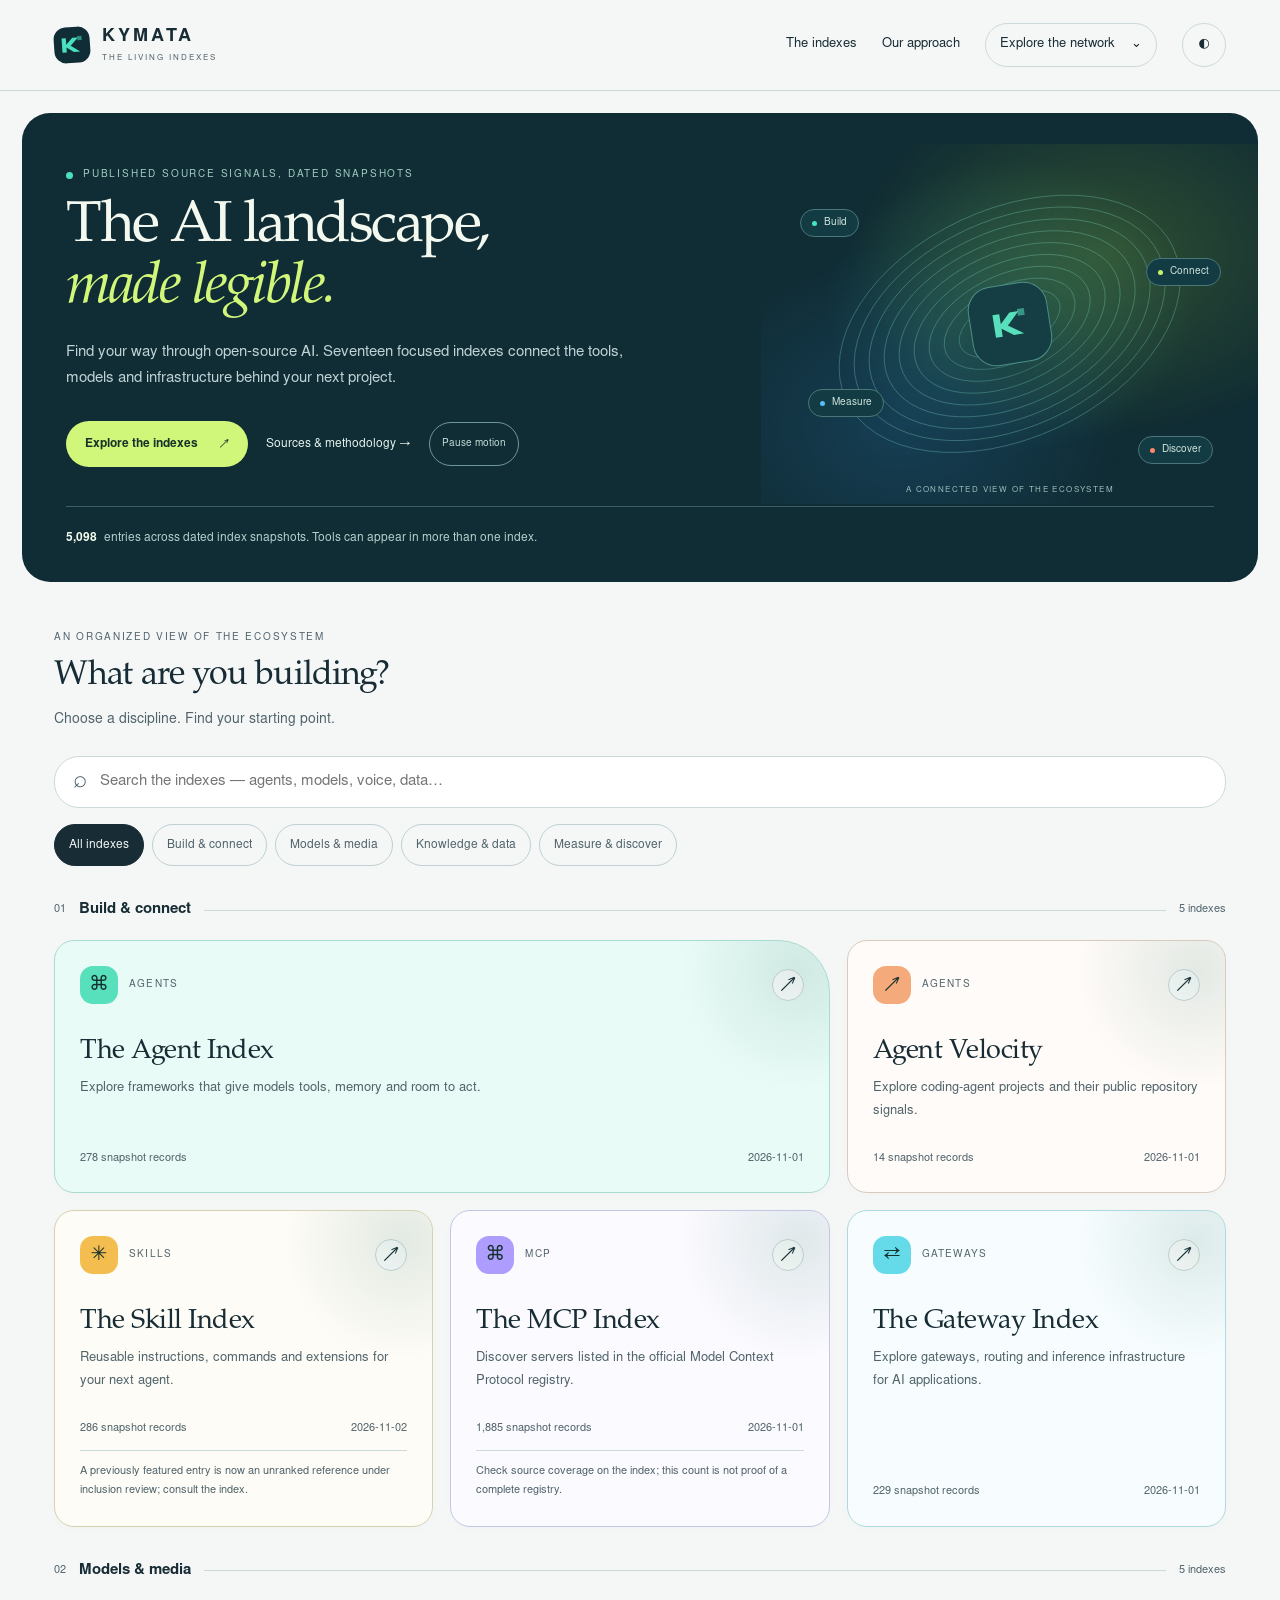
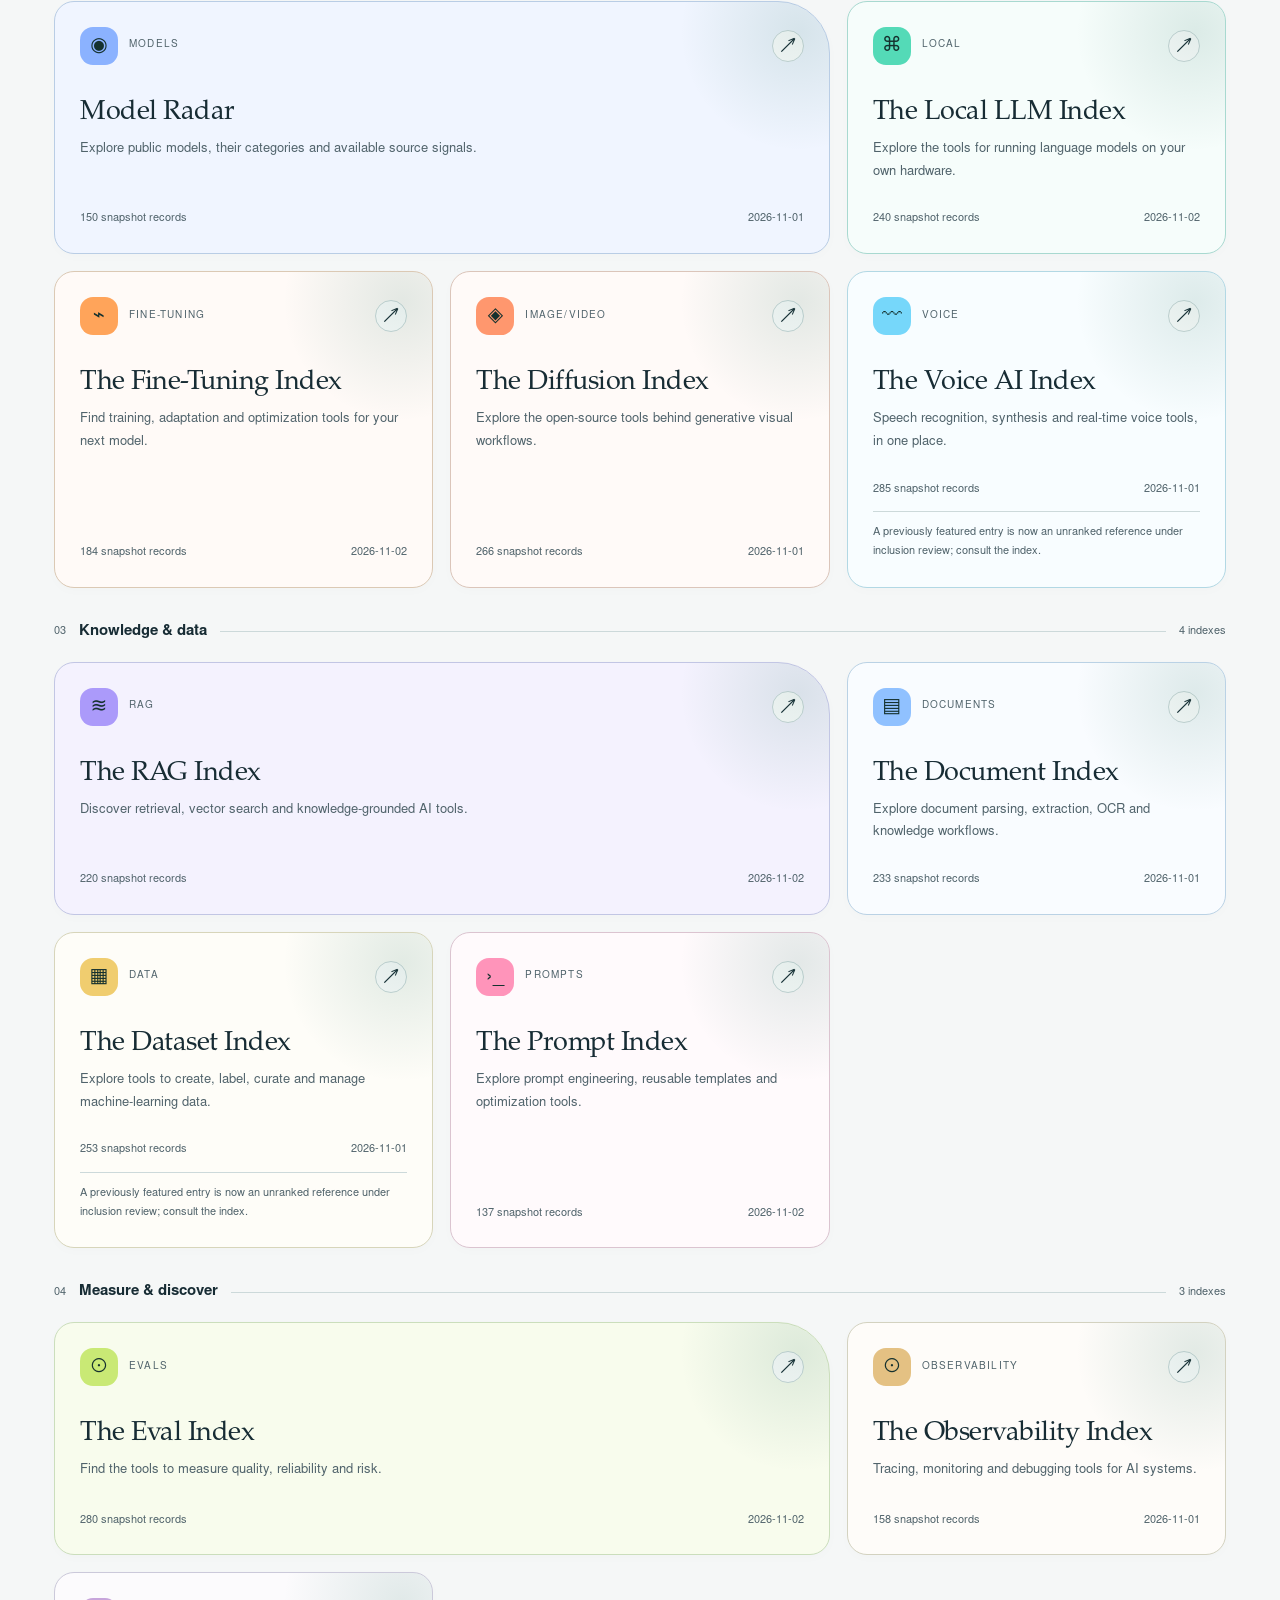
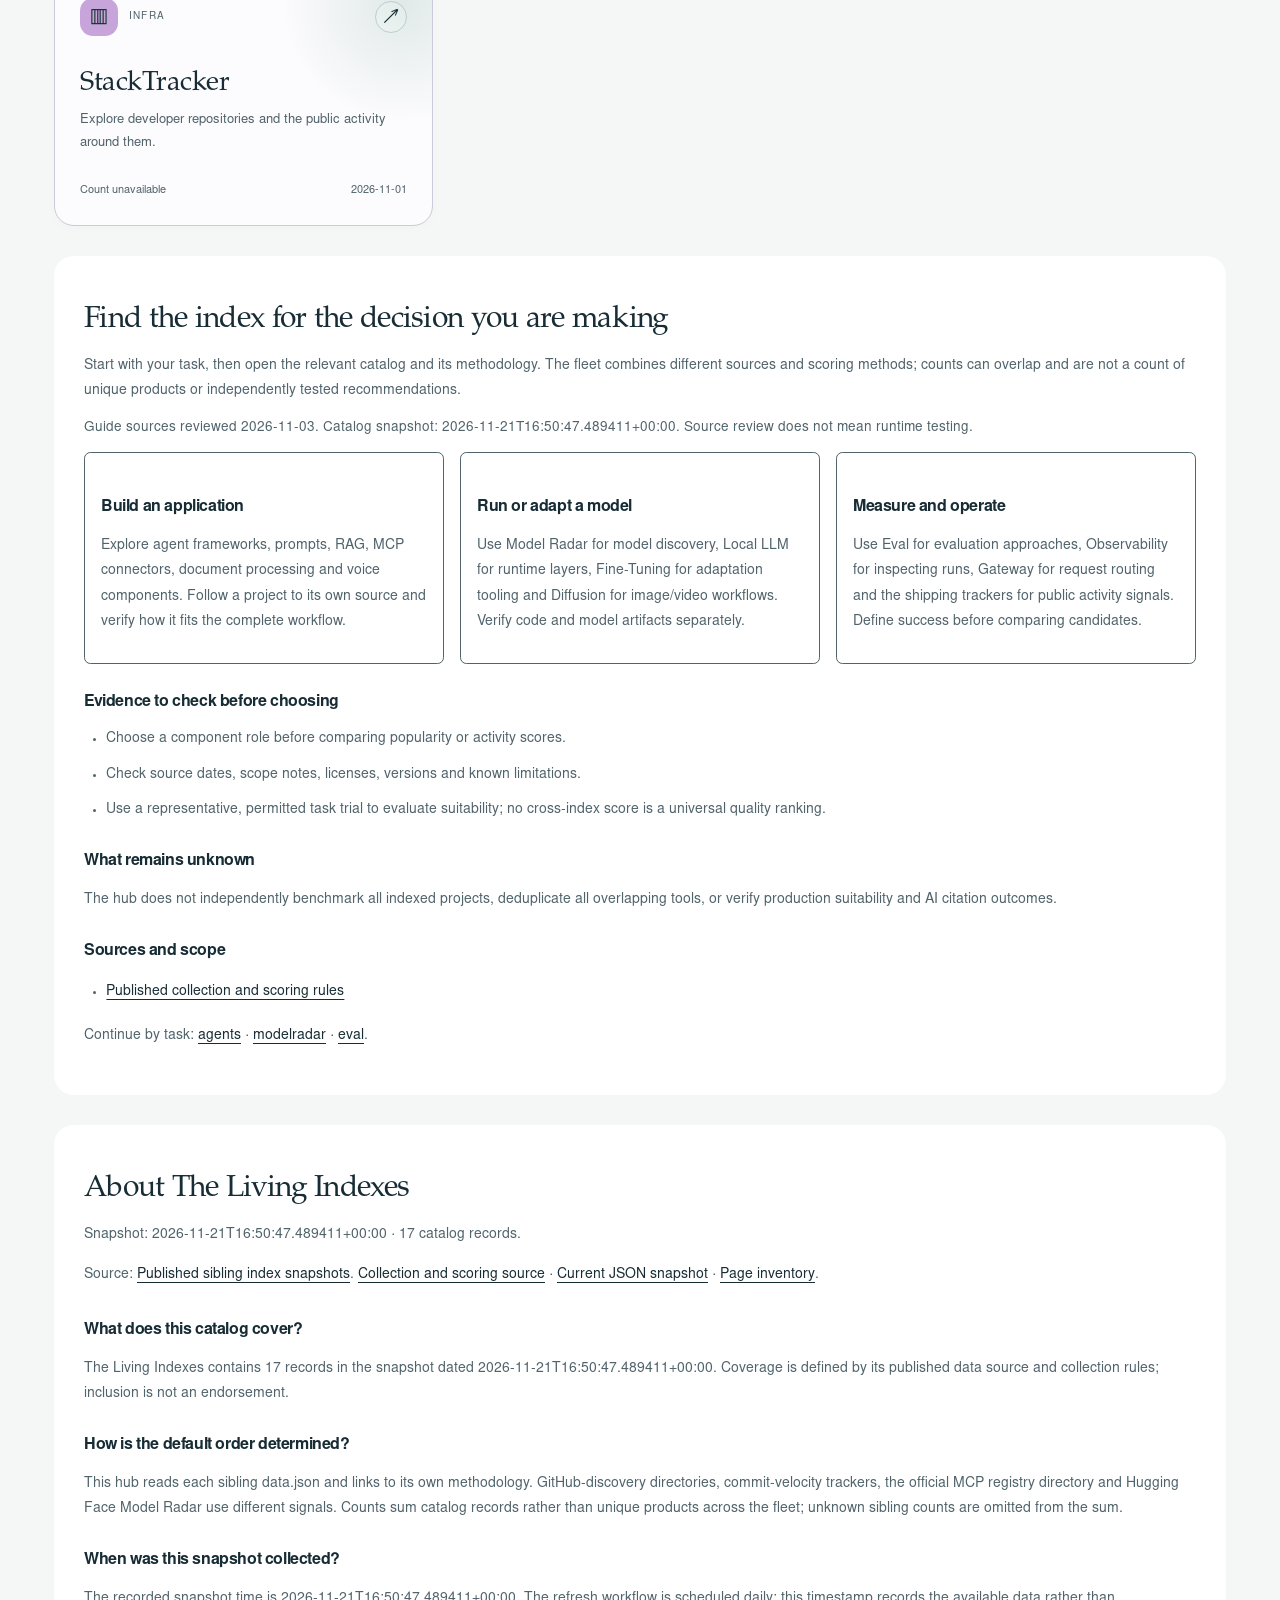
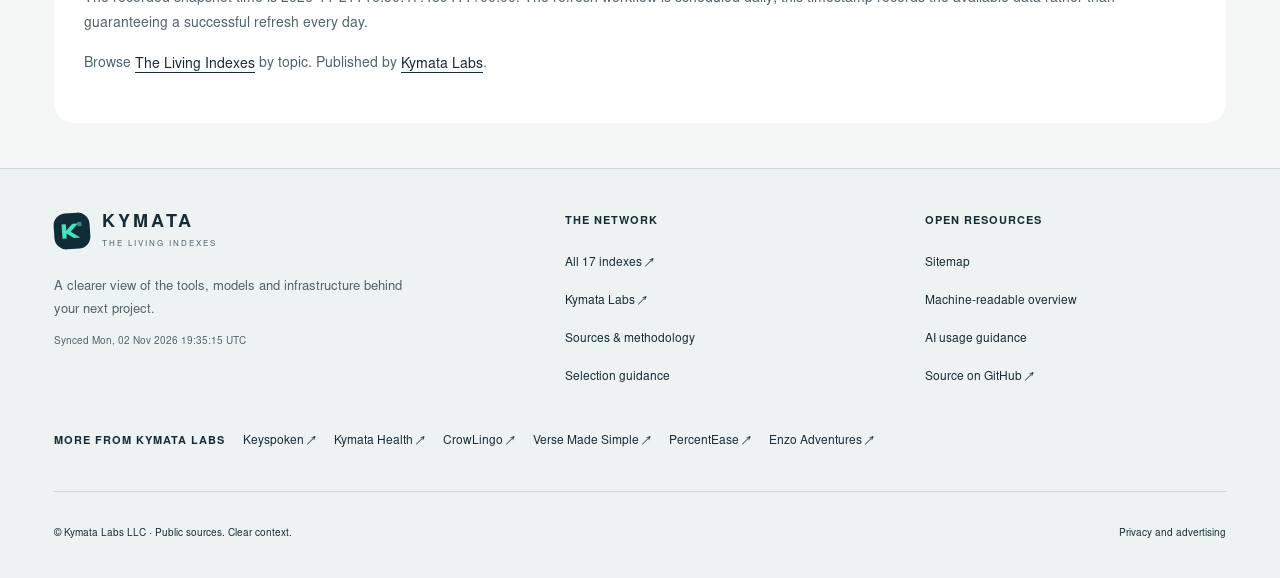
==== commit b2a9c9dc: "data: daily fleet sync (2026-11-21)" ====
--- a/index.html
+++ b/index.html
@@ -26,7 +26,7 @@
 
 
 <!-- catalog:schema:start -->
-<script type="application/ld+json" id="catalog-schema">{"@context":"https://schema.org","@graph":[{"@type":"CollectionPage","@id":"https://indexes.kymatalabs.com/#catalog","url":"https://indexes.kymatalabs.com/","name":"The Living Indexes","dateModified":"2026-11-20","inLanguage":"en","mainEntity":{"@id":"https://indexes.kymatalabs.com/#entries"},"isPartOf":{"@type":"WebSite","url":"https://indexes.kymatalabs.com/","name":"The Living Indexes"}},{"@type":"ItemList","@id":"https://indexes.kymatalabs.com/#entries","name":"The Living Indexes catalog snapshot","numberOfItems":17,"itemListElement":[{"@type":"ListItem","position":1,"url":"https://skill.kymatalabs.com/","name":"The Skill Index"},{"@type":"ListItem","position":2,"url":"https://eval.kymatalabs.com/","name":"The Eval Index"},{"@type":"ListItem","position":3,"url":"https://localllm.kymatalabs.com/","name":"The Local LLM Index"},{"@type":"ListItem","position":4,"url":"https://prompt.kymatalabs.com/","name":"The Prompt Index"},{"@type":"ListItem","position":5,"url":"https://rag.kymatalabs.com/","name":"The RAG Index"},{"@type":"ListItem","position":6,"url":"https://diffusion.kymatalabs.com/","name":"The Diffusion Index"},{"@type":"ListItem","position":7,"url":"https://voice.kymatalabs.com/","name":"The Voice AI Index"},{"@type":"ListItem","position":8,"url":"https://dataset.kymatalabs.com/","name":"The Dataset Index"},{"@type":"ListItem","position":9,"url":"https://finetune.kymatalabs.com/","name":"The Fine-Tuning Index"},{"@type":"ListItem","position":10,"url":"https://gateway.kymatalabs.com/","name":"The Gateway Index"},{"@type":"ListItem","position":11,"url":"https://agents.kymatalabs.com/","name":"The Agent Index"},{"@type":"ListItem","position":12,"url":"https://document.kymatalabs.com/","name":"The Document Index"},{"@type":"ListItem","position":13,"url":"https://observability.kymatalabs.com/","name":"The Observability Index"},{"@type":"ListItem","position":14,"url":"https://stacktracker.kymatalabs.com/","name":"StackTracker"},{"@type":"ListItem","position":15,"url":"https://modelradar.kymatalabs.com/","name":"Model Radar"},{"@type":"ListItem","position":16,"url":"https://mcp.kymatalabs.com/","name":"The MCP Index"},{"@type":"ListItem","position":17,"url":"https://agentvelocity.kymatalabs.com/","name":"Agent Velocity"}]},{"@type":"FAQPage","mainEntity":[{"@type":"Question","name":"What does this catalog cover?","acceptedAnswer":{"@type":"Answer","text":"The Living Indexes contains 17 records in the snapshot dated 2026-11-20T17:53:07.508180+00:00. Coverage is defined by its published data source and collection rules; inclusion is not an endorsement."}},{"@type":"Question","name":"How is the default order determined?","acceptedAnswer":{"@type":"Answer","text":"This hub reads each sibling data.json and links to its own methodology. GitHub-discovery directories, commit-velocity trackers, the official MCP registry directory and Hugging Face Model Radar use different signals. Counts sum catalog records rather than unique products across the fleet; unknown sibling counts are omitted from the sum."}},{"@type":"Question","name":"When was this snapshot collected?","acceptedAnswer":{"@type":"Answer","text":"The recorded snapshot time is 2026-11-20T17:53:07.508180+00:00. The refresh workflow is scheduled daily; this timestamp records the available data rather than guaranteeing a successful refresh every day."}}]}]}</script>
+<script type="application/ld+json" id="catalog-schema">{"@context":"https://schema.org","@graph":[{"@type":"CollectionPage","@id":"https://indexes.kymatalabs.com/#catalog","url":"https://indexes.kymatalabs.com/","name":"The Living Indexes","dateModified":"2026-11-21","inLanguage":"en","mainEntity":{"@id":"https://indexes.kymatalabs.com/#entries"},"isPartOf":{"@type":"WebSite","url":"https://indexes.kymatalabs.com/","name":"The Living Indexes"}},{"@type":"ItemList","@id":"https://indexes.kymatalabs.com/#entries","name":"The Living Indexes catalog snapshot","numberOfItems":17,"itemListElement":[{"@type":"ListItem","position":1,"url":"https://skill.kymatalabs.com/","name":"The Skill Index"},{"@type":"ListItem","position":2,"url":"https://eval.kymatalabs.com/","name":"The Eval Index"},{"@type":"ListItem","position":3,"url":"https://localllm.kymatalabs.com/","name":"The Local LLM Index"},{"@type":"ListItem","position":4,"url":"https://prompt.kymatalabs.com/","name":"The Prompt Index"},{"@type":"ListItem","position":5,"url":"https://rag.kymatalabs.com/","name":"The RAG Index"},{"@type":"ListItem","position":6,"url":"https://diffusion.kymatalabs.com/","name":"The Diffusion Index"},{"@type":"ListItem","position":7,"url":"https://voice.kymatalabs.com/","name":"The Voice AI Index"},{"@type":"ListItem","position":8,"url":"https://dataset.kymatalabs.com/","name":"The Dataset Index"},{"@type":"ListItem","position":9,"url":"https://finetune.kymatalabs.com/","name":"The Fine-Tuning Index"},{"@type":"ListItem","position":10,"url":"https://gateway.kymatalabs.com/","name":"The Gateway Index"},{"@type":"ListItem","position":11,"url":"https://agents.kymatalabs.com/","name":"The Agent Index"},{"@type":"ListItem","position":12,"url":"https://document.kymatalabs.com/","name":"The Document Index"},{"@type":"ListItem","position":13,"url":"https://observability.kymatalabs.com/","name":"The Observability Index"},{"@type":"ListItem","position":14,"url":"https://stacktracker.kymatalabs.com/","name":"StackTracker"},{"@type":"ListItem","position":15,"url":"https://modelradar.kymatalabs.com/","name":"Model Radar"},{"@type":"ListItem","position":16,"url":"https://mcp.kymatalabs.com/","name":"The MCP Index"},{"@type":"ListItem","position":17,"url":"https://agentvelocity.kymatalabs.com/","name":"Agent Velocity"}]},{"@type":"FAQPage","mainEntity":[{"@type":"Question","name":"What does this catalog cover?","acceptedAnswer":{"@type":"Answer","text":"The Living Indexes contains 17 records in the snapshot dated 2026-11-21T16:50:47.489411+00:00. Coverage is defined by its published data source and collection rules; inclusion is not an endorsement."}},{"@type":"Question","name":"How is the default order determined?","acceptedAnswer":{"@type":"Answer","text":"This hub reads each sibling data.json and links to its own methodology. GitHub-discovery directories, commit-velocity trackers, the official MCP registry directory and Hugging Face Model Radar use different signals. Counts sum catalog records rather than unique products across the fleet; unknown sibling counts are omitted from the sum."}},{"@type":"Question","name":"When was this snapshot collected?","acceptedAnswer":{"@type":"Answer","text":"The recorded snapshot time is 2026-11-21T16:50:47.489411+00:00. The refresh workflow is scheduled daily; this timestamp records the available data rather than guaranteeing a successful refresh every day."}}]}]}</script>
 <!-- catalog:schema:end -->
 <link rel="alternate" type="application/json" href="/data.json" title="Current catalog snapshot">
 <script defer src="/guidance.js"></script>
@@ -45,7 +45,7 @@
   </div></section>
 
 <section class="wrap atlas-directory-header" id="choose-index"><div><span class="atlas-eyebrow">An organized view of the ecosystem</span><h2>What are you building?</h2><p>Choose a discipline. Find your starting point.</p></div><label class="atlas-hub-search"><span aria-hidden="true">⌕</span><input type="search" id="atlas-hub-q" placeholder="Search the indexes — agents, models, voice, data…" aria-label="Find an index" disabled></label><div class="atlas-group-filters" aria-label="Filter indexes by discipline"><button type="button" data-atlas-filter="All" aria-pressed="true" disabled>All indexes</button><button type="button" data-atlas-filter="Build &amp; connect" aria-pressed="false" disabled>Build &amp; connect</button><button type="button" data-atlas-filter="Models &amp; media" aria-pressed="false" disabled>Models &amp; media</button><button type="button" data-atlas-filter="Knowledge &amp; data" aria-pressed="false" disabled>Knowledge &amp; data</button><button type="button" data-atlas-filter="Measure &amp; discover" aria-pressed="false" disabled>Measure &amp; discover</button></div></section>
-  <div class="wrap"><div id="grid" class="atlas-directory"><!-- catalog:entries:start --><div class="atlas-directory-groups"><section class="atlas-topic-group" data-atlas-group="Build &amp; connect"><div class="atlas-topic-heading"><span>01</span><h3>Build &amp; connect</h3><span class="atlas-topic-rule"></span><span>5 indexes</span></div><div class="atlas-hub-grid"><a class="card atlas-hub-card" href="https://agents.kymatalabs.com/" data-atlas-key="agent" style="--atlas-card-color:#58dfbc;--atlas-card-ink:#42684f"><div class="atlas-card-top"><span class="atlas-topic-glyph" aria-hidden="true">⌘</span><span class="atlas-topic-tag">Agents</span><span class="atlas-card-arrow" aria-hidden="true">↗</span></div><div class="name">The Agent Index</div><p class="blurb">Explore frameworks that give models tools, memory and room to act.</p><div class="atlas-hub-card-bottom"><span data-atlas-count>278 snapshot records</span><span data-atlas-snapshot>2026-11-07</span></div><div class="atlas-summary-notes"></div></a><a class="card atlas-hub-card" href="https://agentvelocity.kymatalabs.com/" data-atlas-key="agentvel" style="--atlas-card-color:#f5aa7c;--atlas-card-ink:#906045"><div class="atlas-card-top"><span class="atlas-topic-glyph" aria-hidden="true">↗</span><span class="atlas-topic-tag">Agents</span><span class="atlas-card-arrow" aria-hidden="true">↗</span></div><div class="name">Agent Velocity</div><p class="blurb">Explore coding-agent projects and their public repository signals.</p><div class="atlas-hub-card-bottom"><span data-atlas-count>14 snapshot records</span><span data-atlas-snapshot>2026-11-19</span></div><div class="atlas-summary-notes"></div></a><a class="card atlas-hub-card" href="https://skill.kymatalabs.com/" data-atlas-key="skill" style="--atlas-card-color:#f4bd4f;--atlas-card-ink:#986328"><div class="atlas-card-top"><span class="atlas-topic-glyph" aria-hidden="true">✳</span><span class="atlas-topic-tag">Skills</span><span class="atlas-card-arrow" aria-hidden="true">↗</span></div><div class="name">The Skill Index</div><p class="blurb">Reusable instructions, commands and extensions for your next agent.</p><div class="atlas-hub-card-bottom"><span data-atlas-count>280 snapshot records</span><span data-atlas-snapshot>2026-11-07</span></div><div class="atlas-summary-notes"></div></a><a class="card atlas-hub-card" href="https://mcp.kymatalabs.com/" data-atlas-key="mcp" style="--atlas-card-color:#af9cff;--atlas-card-ink:#72569d"><div class="atlas-card-top"><span class="atlas-topic-glyph" aria-hidden="true">⌘</span><span class="atlas-topic-tag">MCP</span><span class="atlas-card-arrow" aria-hidden="true">↗</span></div><div class="name">The MCP Index</div><p class="blurb">Discover servers listed in the official Model Context Protocol registry.</p><div class="atlas-hub-card-bottom"><span data-atlas-count>57,752 snapshot records</span><span data-atlas-snapshot>2026-11-06</span></div><div class="atlas-summary-notes"><p class="summary-note">Check source coverage on the index; this count is not proof of a complete registry.</p></div></a><a class="card atlas-hub-card" href="https://gateway.kymatalabs.com/" data-atlas-key="gateway" style="--atlas-card-color:#65dbe9;--atlas-card-ink:#366966"><div class="atlas-card-top"><span class="atlas-topic-glyph" aria-hidden="true">⇄</span><span class="atlas-topic-tag">Gateways</span><span class="atlas-card-arrow" aria-hidden="true">↗</span></div><div class="name">The Gateway Index</div><p class="blurb">Explore gateways, routing and inference infrastructure for AI applications.</p><div class="atlas-hub-card-bottom"><span data-atlas-count>213 snapshot records</span><span data-atlas-snapshot>2026-11-07</span></div><div class="atlas-summary-notes"></div></a></div></section><section class="atlas-topic-group" data-atlas-group="Models &amp; media"><div class="atlas-topic-heading"><span>02</span><h3>Models &amp; media</h3><span class="atlas-topic-rule"></span><span>5 indexes</span></div><div class="atlas-hub-grid"><a class="card atlas-hub-card" href="https://modelradar.kymatalabs.com/" data-atlas-key="model" style="--atlas-card-color:#8bb2ff;--atlas-card-ink:#4d6299"><div class="atlas-card-top"><span class="atlas-topic-glyph" aria-hidden="true">◉</span><span class="atlas-topic-tag">Models</span><span class="atlas-card-arrow" aria-hidden="true">↗</span></div><div class="name">Model Radar</div><p class="blurb">Explore public models, their categories and available source signals.</p><div class="atlas-hub-card-bottom"><span data-atlas-count>150 snapshot records</span><span data-atlas-snapshot>2026-11-07</span></div><div class="atlas-summary-notes"></div></a><a class="card atlas-hub-card" href="https://localllm.kymatalabs.com/" data-atlas-key="local" style="--atlas-card-color:#54dab7;--atlas-card-ink:#316b66"><div class="atlas-card-top"><span class="atlas-topic-glyph" aria-hidden="true">⌘</span><span class="atlas-topic-tag">Local</span><span class="atlas-card-arrow" aria-hidden="true">↗</span></div><div class="name">The Local LLM Index</div><p class="blurb">Explore the tools for running language models on your own hardware.</p><div class="atlas-hub-card-bottom"><span data-atlas-count>238 snapshot records</span><span data-atlas-snapshot>2026-11-07</span></div><div class="atlas-summary-notes"></div></a><a class="card atlas-hub-card" href="https://finetune.kymatalabs.com/" data-atlas-key="finetune" style="--atlas-card-color:#ffa45a;--atlas-card-ink:#995a2c"><div class="atlas-card-top"><span class="atlas-topic-glyph" aria-hidden="true">⌁</span><span class="atlas-topic-tag">Fine-Tuning</span><span class="atlas-card-arrow" aria-hidden="true">↗</span></div><div class="name">The Fine-Tuning Index</div><p class="blurb">Find training, adaptation and optimization tools for your next model.</p><div class="atlas-hub-card-bottom"><span data-atlas-count>184 snapshot records</span><span data-atlas-snapshot>2026-11-10</span></div><div class="atlas-summary-notes"></div></a><a class="card atlas-hub-card" href="https://diffusion.kymatalabs.com/" data-atlas-key="diffusion" style="--atlas-card-color:#ff976e;--atlas-card-ink:#aa4c44"><div class="atlas-card-top"><span class="atlas-topic-glyph" aria-hidden="true">◈</span><span class="atlas-topic-tag">Image/Video</span><span class="atlas-card-arrow" aria-hidden="true">↗</span></div><div class="name">The Diffusion Index</div><p class="blurb">Explore the open-source tools behind generative visual workflows.</p><div class="atlas-hub-card-bottom"><span data-atlas-count>266 snapshot records</span><span data-atlas-snapshot>2026-11-07</span></div><div class="atlas-summary-notes"></div></a><a class="card atlas-hub-card" href="https://voice.kymatalabs.com/" data-atlas-key="voice" style="--atlas-card-color:#76d7fa;--atlas-card-ink:#2a7092"><div class="atlas-card-top"><span class="atlas-topic-glyph" aria-hidden="true">〰</span><span class="atlas-topic-tag">Voice</span><span class="atlas-card-arrow" aria-hidden="true">↗</span></div><div class="name">The Voice AI Index</div><p class="blurb">Speech recognition, synthesis and real-time voice tools, in one place.</p><div class="atlas-hub-card-bottom"><span data-atlas-count>285 snapshot records</span><span data-atlas-snapshot>2026-11-08</span></div><div class="atlas-summary-notes"></div></a></div></section><section class="atlas-topic-group" data-atlas-group="Knowledge &amp; data"><div class="atlas-topic-heading"><span>03</span><h3>Knowledge &amp; data</h3><span class="atlas-topic-rule"></span><span>4 indexes</span></div><div class="atlas-hub-grid"><a class="card atlas-hub-card" href="https://rag.kymatalabs.com/" data-atlas-key="rag" style="--atlas-card-color:#ab9afa;--atlas-card-ink:#6654a1"><div class="atlas-card-top"><span class="atlas-topic-glyph" aria-hidden="true">≋</span><span class="atlas-topic-tag">RAG</span><span class="atlas-card-arrow" aria-hidden="true">↗</span></div><div class="name">The RAG Index</div><p class="blurb">Discover retrieval, vector search and knowledge-grounded AI tools.</p><div class="atlas-hub-card-bottom"><span data-atlas-count>223 snapshot records</span><span data-atlas-snapshot>2026-11-13</span></div><div class="atlas-summary-notes"></div></a><a class="card atlas-hub-card" href="https://document.kymatalabs.com/" data-atlas-key="document" style="--atlas-card-color:#90c1ff;--atlas-card-ink:#526fa2"><div class="atlas-card-top"><span class="atlas-topic-glyph" aria-hidden="true">▤</span><span class="atlas-topic-tag">Documents</span><span class="atlas-card-arrow" aria-hidden="true">↗</span></div><div class="name">The Document Index</div><p class="blurb">Explore document parsing, extraction, OCR and knowledge workflows.</p><div class="atlas-hub-card-bottom"><span data-atlas-count>232 snapshot records</span><span data-atlas-snapshot>2026-11-08</span></div><div class="atlas-summary-notes"></div></a><a class="card atlas-hub-card" href="https://dataset.kymatalabs.com/" data-atlas-key="dataset" style="--atlas-card-color:#f0cd6f;--atlas-card-ink:#8a6825"><div class="atlas-card-top"><span class="atlas-topic-glyph" aria-hidden="true">▦</span><span class="atlas-topic-tag">Data</span><span class="atlas-card-arrow" aria-hidden="true">↗</span></div><div class="name">The Dataset Index</div><p class="blurb">Explore tools to create, label, curate and manage machine-learning data.</p><div class="atlas-hub-card-bottom"><span data-atlas-count>253 snapshot records</span><span data-atlas-snapshot>2026-11-17</span></div><div class="atlas-summary-notes"></div></a><a class="card atlas-hub-card" href="https://prompt.kymatalabs.com/" data-atlas-key="prompt" style="--atlas-card-color:#ff94ba;--atlas-card-ink:#9a4e67"><div class="atlas-card-top"><span class="atlas-topic-glyph" aria-hidden="true">›_</span><span class="atlas-topic-tag">Prompts</span><span class="atlas-card-arrow" aria-hidden="true">↗</span></div><div class="name">The Prompt Index</div><p class="blurb">Explore prompt engineering, reusable templates and optimization tools.</p><div class="atlas-hub-card-bottom"><span data-atlas-count>138 snapshot records</span><span data-atlas-snapshot>2026-11-10</span></div><div class="atlas-summary-notes"></div></a></div></section><section class="atlas-topic-group" data-atlas-group="Measure &amp; discover"><div class="atlas-topic-heading"><span>04</span><h3>Measure &amp; discover</h3><span class="atlas-topic-rule"></span><span>3 indexes</span></div><div class="atlas-hub-grid"><a class="card atlas-hub-card" href="https://eval.kymatalabs.com/" data-atlas-key="eval" style="--atlas-card-color:#c9e975;--atlas-card-ink:#486f30"><div class="atlas-card-top"><span class="atlas-topic-glyph" aria-hidden="true">⊙</span><span class="atlas-topic-tag">Evals</span><span class="atlas-card-arrow" aria-hidden="true">↗</span></div><div class="name">The Eval Index</div><p class="blurb">Find the tools to measure quality, reliability and risk.</p><div class="atlas-hub-card-bottom"><span data-atlas-count>280 snapshot records</span><span data-atlas-snapshot>2026-11-09</span></div><div class="atlas-summary-notes"></div></a><a class="card atlas-hub-card" href="https://observability.kymatalabs.com/" data-atlas-key="observability" style="--atlas-card-color:#e4c183;--atlas-card-ink:#81623c"><div class="atlas-card-top"><span class="atlas-topic-glyph" aria-hidden="true">⊙</span><span class="atlas-topic-tag">Observability</span><span class="atlas-card-arrow" aria-hidden="true">↗</span></div><div class="name">The Observability Index</div><p class="blurb">Tracing, monitoring and debugging tools for AI systems.</p><div class="atlas-hub-card-bottom"><span data-atlas-count>158 snapshot records</span><span data-atlas-snapshot>2026-11-09</span></div><div class="atlas-summary-notes"></div></a><a class="card atlas-hub-card" href="https://stacktracker.kymatalabs.com/" data-atlas-key="stack" style="--atlas-card-color:#c7a5db;--atlas-card-ink:#75566e"><div class="atlas-card-top"><span class="atlas-topic-glyph" aria-hidden="true">▥</span><span class="atlas-topic-tag">Infra</span><span class="atlas-card-arrow" aria-hidden="true">↗</span></div><div class="name">StackTracker</div><p class="blurb">Explore developer repositories and the public activity around them.</p><div class="atlas-hub-card-bottom"><span data-atlas-count>24 snapshot records</span><span data-atlas-snapshot>2026-11-19</span></div><div class="atlas-summary-notes"></div></a></div></section></div><p id="atlas-hub-empty" hidden>No indexes match. Try a broader search.</p><!-- catalog:entries:end --></div><!-- catalog:pagination:start -->
+  <div class="wrap"><div id="grid" class="atlas-directory"><!-- catalog:entries:start --><div class="atlas-directory-groups"><section class="atlas-topic-group" data-atlas-group="Build &amp; connect"><div class="atlas-topic-heading"><span>01</span><h3>Build &amp; connect</h3><span class="atlas-topic-rule"></span><span>5 indexes</span></div><div class="atlas-hub-grid"><a class="card atlas-hub-card" href="https://agents.kymatalabs.com/" data-atlas-key="agent" style="--atlas-card-color:#58dfbc;--atlas-card-ink:#42684f"><div class="atlas-card-top"><span class="atlas-topic-glyph" aria-hidden="true">⌘</span><span class="atlas-topic-tag">Agents</span><span class="atlas-card-arrow" aria-hidden="true">↗</span></div><div class="name">The Agent Index</div><p class="blurb">Explore frameworks that give models tools, memory and room to act.</p><div class="atlas-hub-card-bottom"><span data-atlas-count>278 snapshot records</span><span data-atlas-snapshot>2026-11-07</span></div><div class="atlas-summary-notes"></div></a><a class="card atlas-hub-card" href="https://agentvelocity.kymatalabs.com/" data-atlas-key="agentvel" style="--atlas-card-color:#f5aa7c;--atlas-card-ink:#906045"><div class="atlas-card-top"><span class="atlas-topic-glyph" aria-hidden="true">↗</span><span class="atlas-topic-tag">Agents</span><span class="atlas-card-arrow" aria-hidden="true">↗</span></div><div class="name">Agent Velocity</div><p class="blurb">Explore coding-agent projects and their public repository signals.</p><div class="atlas-hub-card-bottom"><span data-atlas-count>14 snapshot records</span><span data-atlas-snapshot>2026-11-20</span></div><div class="atlas-summary-notes"></div></a><a class="card atlas-hub-card" href="https://skill.kymatalabs.com/" data-atlas-key="skill" style="--atlas-card-color:#f4bd4f;--atlas-card-ink:#986328"><div class="atlas-card-top"><span class="atlas-topic-glyph" aria-hidden="true">✳</span><span class="atlas-topic-tag">Skills</span><span class="atlas-card-arrow" aria-hidden="true">↗</span></div><div class="name">The Skill Index</div><p class="blurb">Reusable instructions, commands and extensions for your next agent.</p><div class="atlas-hub-card-bottom"><span data-atlas-count>280 snapshot records</span><span data-atlas-snapshot>2026-11-07</span></div><div class="atlas-summary-notes"></div></a><a class="card atlas-hub-card" href="https://mcp.kymatalabs.com/" data-atlas-key="mcp" style="--atlas-card-color:#af9cff;--atlas-card-ink:#72569d"><div class="atlas-card-top"><span class="atlas-topic-glyph" aria-hidden="true">⌘</span><span class="atlas-topic-tag">MCP</span><span class="atlas-card-arrow" aria-hidden="true">↗</span></div><div class="name">The MCP Index</div><p class="blurb">Discover servers listed in the official Model Context Protocol registry.</p><div class="atlas-hub-card-bottom"><span data-atlas-count>57,752 snapshot records</span><span data-atlas-snapshot>2026-11-06</span></div><div class="atlas-summary-notes"><p class="summary-note">Check source coverage on the index; this count is not proof of a complete registry.</p></div></a><a class="card atlas-hub-card" href="https://gateway.kymatalabs.com/" data-atlas-key="gateway" style="--atlas-card-color:#65dbe9;--atlas-card-ink:#366966"><div class="atlas-card-top"><span class="atlas-topic-glyph" aria-hidden="true">⇄</span><span class="atlas-topic-tag">Gateways</span><span class="atlas-card-arrow" aria-hidden="true">↗</span></div><div class="name">The Gateway Index</div><p class="blurb">Explore gateways, routing and inference infrastructure for AI applications.</p><div class="atlas-hub-card-bottom"><span data-atlas-count>213 snapshot records</span><span data-atlas-snapshot>2026-11-07</span></div><div class="atlas-summary-notes"></div></a></div></section><section class="atlas-topic-group" data-atlas-group="Models &amp; media"><div class="atlas-topic-heading"><span>02</span><h3>Models &amp; media</h3><span class="atlas-topic-rule"></span><span>5 indexes</span></div><div class="atlas-hub-grid"><a class="card atlas-hub-card" href="https://modelradar.kymatalabs.com/" data-atlas-key="model" style="--atlas-card-color:#8bb2ff;--atlas-card-ink:#4d6299"><div class="atlas-card-top"><span class="atlas-topic-glyph" aria-hidden="true">◉</span><span class="atlas-topic-tag">Models</span><span class="atlas-card-arrow" aria-hidden="true">↗</span></div><div class="name">Model Radar</div><p class="blurb">Explore public models, their categories and available source signals.</p><div class="atlas-hub-card-bottom"><span data-atlas-count>150 snapshot records</span><span data-atlas-snapshot>2026-11-07</span></div><div class="atlas-summary-notes"></div></a><a class="card atlas-hub-card" href="https://localllm.kymatalabs.com/" data-atlas-key="local" style="--atlas-card-color:#54dab7;--atlas-card-ink:#316b66"><div class="atlas-card-top"><span class="atlas-topic-glyph" aria-hidden="true">⌘</span><span class="atlas-topic-tag">Local</span><span class="atlas-card-arrow" aria-hidden="true">↗</span></div><div class="name">The Local LLM Index</div><p class="blurb">Explore the tools for running language models on your own hardware.</p><div class="atlas-hub-card-bottom"><span data-atlas-count>238 snapshot records</span><span data-atlas-snapshot>2026-11-07</span></div><div class="atlas-summary-notes"></div></a><a class="card atlas-hub-card" href="https://finetune.kymatalabs.com/" data-atlas-key="finetune" style="--atlas-card-color:#ffa45a;--atlas-card-ink:#995a2c"><div class="atlas-card-top"><span class="atlas-topic-glyph" aria-hidden="true">⌁</span><span class="atlas-topic-tag">Fine-Tuning</span><span class="atlas-card-arrow" aria-hidden="true">↗</span></div><div class="name">The Fine-Tuning Index</div><p class="blurb">Find training, adaptation and optimization tools for your next model.</p><div class="atlas-hub-card-bottom"><span data-atlas-count>184 snapshot records</span><span data-atlas-snapshot>2026-11-10</span></div><div class="atlas-summary-notes"></div></a><a class="card atlas-hub-card" href="https://diffusion.kymatalabs.com/" data-atlas-key="diffusion" style="--atlas-card-color:#ff976e;--atlas-card-ink:#aa4c44"><div class="atlas-card-top"><span class="atlas-topic-glyph" aria-hidden="true">◈</span><span class="atlas-topic-tag">Image/Video</span><span class="atlas-card-arrow" aria-hidden="true">↗</span></div><div class="name">The Diffusion Index</div><p class="blurb">Explore the open-source tools behind generative visual workflows.</p><div class="atlas-hub-card-bottom"><span data-atlas-count>266 snapshot records</span><span data-atlas-snapshot>2026-11-07</span></div><div class="atlas-summary-notes"></div></a><a class="card atlas-hub-card" href="https://voice.kymatalabs.com/" data-atlas-key="voice" style="--atlas-card-color:#76d7fa;--atlas-card-ink:#2a7092"><div class="atlas-card-top"><span class="atlas-topic-glyph" aria-hidden="true">〰</span><span class="atlas-topic-tag">Voice</span><span class="atlas-card-arrow" aria-hidden="true">↗</span></div><div class="name">The Voice AI Index</div><p class="blurb">Speech recognition, synthesis and real-time voice tools, in one place.</p><div class="atlas-hub-card-bottom"><span data-atlas-count>285 snapshot records</span><span data-atlas-snapshot>2026-11-08</span></div><div class="atlas-summary-notes"></div></a></div></section><section class="atlas-topic-group" data-atlas-group="Knowledge &amp; data"><div class="atlas-topic-heading"><span>03</span><h3>Knowledge &amp; data</h3><span class="atlas-topic-rule"></span><span>4 indexes</span></div><div class="atlas-hub-grid"><a class="card atlas-hub-card" href="https://rag.kymatalabs.com/" data-atlas-key="rag" style="--atlas-card-color:#ab9afa;--atlas-card-ink:#6654a1"><div class="atlas-card-top"><span class="atlas-topic-glyph" aria-hidden="true">≋</span><span class="atlas-topic-tag">RAG</span><span class="atlas-card-arrow" aria-hidden="true">↗</span></div><div class="name">The RAG Index</div><p class="blurb">Discover retrieval, vector search and knowledge-grounded AI tools.</p><div class="atlas-hub-card-bottom"><span data-atlas-count>223 snapshot records</span><span data-atlas-snapshot>2026-11-13</span></div><div class="atlas-summary-notes"></div></a><a class="card atlas-hub-card" href="https://document.kymatalabs.com/" data-atlas-key="document" style="--atlas-card-color:#90c1ff;--atlas-card-ink:#526fa2"><div class="atlas-card-top"><span class="atlas-topic-glyph" aria-hidden="true">▤</span><span class="atlas-topic-tag">Documents</span><span class="atlas-card-arrow" aria-hidden="true">↗</span></div><div class="name">The Document Index</div><p class="blurb">Explore document parsing, extraction, OCR and knowledge workflows.</p><div class="atlas-hub-card-bottom"><span data-atlas-count>232 snapshot records</span><span data-atlas-snapshot>2026-11-08</span></div><div class="atlas-summary-notes"></div></a><a class="card atlas-hub-card" href="https://dataset.kymatalabs.com/" data-atlas-key="dataset" style="--atlas-card-color:#f0cd6f;--atlas-card-ink:#8a6825"><div class="atlas-card-top"><span class="atlas-topic-glyph" aria-hidden="true">▦</span><span class="atlas-topic-tag">Data</span><span class="atlas-card-arrow" aria-hidden="true">↗</span></div><div class="name">The Dataset Index</div><p class="blurb">Explore tools to create, label, curate and manage machine-learning data.</p><div class="atlas-hub-card-bottom"><span data-atlas-count>253 snapshot records</span><span data-atlas-snapshot>2026-11-17</span></div><div class="atlas-summary-notes"></div></a><a class="card atlas-hub-card" href="https://prompt.kymatalabs.com/" data-atlas-key="prompt" style="--atlas-card-color:#ff94ba;--atlas-card-ink:#9a4e67"><div class="atlas-card-top"><span class="atlas-topic-glyph" aria-hidden="true">›_</span><span class="atlas-topic-tag">Prompts</span><span class="atlas-card-arrow" aria-hidden="true">↗</span></div><div class="name">The Prompt Index</div><p class="blurb">Explore prompt engineering, reusable templates and optimization tools.</p><div class="atlas-hub-card-bottom"><span data-atlas-count>138 snapshot records</span><span data-atlas-snapshot>2026-11-10</span></div><div class="atlas-summary-notes"></div></a></div></section><section class="atlas-topic-group" data-atlas-group="Measure &amp; discover"><div class="atlas-topic-heading"><span>04</span><h3>Measure &amp; discover</h3><span class="atlas-topic-rule"></span><span>3 indexes</span></div><div class="atlas-hub-grid"><a class="card atlas-hub-card" href="https://eval.kymatalabs.com/" data-atlas-key="eval" style="--atlas-card-color:#c9e975;--atlas-card-ink:#486f30"><div class="atlas-card-top"><span class="atlas-topic-glyph" aria-hidden="true">⊙</span><span class="atlas-topic-tag">Evals</span><span class="atlas-card-arrow" aria-hidden="true">↗</span></div><div class="name">The Eval Index</div><p class="blurb">Find the tools to measure quality, reliability and risk.</p><div class="atlas-hub-card-bottom"><span data-atlas-count>280 snapshot records</span><span data-atlas-snapshot>2026-11-09</span></div><div class="atlas-summary-notes"></div></a><a class="card atlas-hub-card" href="https://observability.kymatalabs.com/" data-atlas-key="observability" style="--atlas-card-color:#e4c183;--atlas-card-ink:#81623c"><div class="atlas-card-top"><span class="atlas-topic-glyph" aria-hidden="true">⊙</span><span class="atlas-topic-tag">Observability</span><span class="atlas-card-arrow" aria-hidden="true">↗</span></div><div class="name">The Observability Index</div><p class="blurb">Tracing, monitoring and debugging tools for AI systems.</p><div class="atlas-hub-card-bottom"><span data-atlas-count>158 snapshot records</span><span data-atlas-snapshot>2026-11-09</span></div><div class="atlas-summary-notes"></div></a><a class="card atlas-hub-card" href="https://stacktracker.kymatalabs.com/" data-atlas-key="stack" style="--atlas-card-color:#c7a5db;--atlas-card-ink:#75566e"><div class="atlas-card-top"><span class="atlas-topic-glyph" aria-hidden="true">▥</span><span class="atlas-topic-tag">Infra</span><span class="atlas-card-arrow" aria-hidden="true">↗</span></div><div class="name">StackTracker</div><p class="blurb">Explore developer repositories and the public activity around them.</p><div class="atlas-hub-card-bottom"><span data-atlas-count>24 snapshot records</span><span data-atlas-snapshot>2026-11-20</span></div><div class="atlas-summary-notes"></div></a></div></section></div><p id="atlas-hub-empty" hidden>No indexes match. Try a broader search.</p><!-- catalog:entries:end --></div><!-- catalog:pagination:start -->
 
 <!-- catalog:pagination:end --></div>
 
@@ -54,7 +54,7 @@
 <!-- catalog:about:start -->
 <section class="catalog-about selection-guide" id="catalog-guidance"><h2>Find the index for the decision you are making</h2>
 <p>Start with your task, then open the relevant catalog and its methodology. The fleet combines different sources and scoring methods; counts can overlap and are not a count of unique products or independently tested recommendations.</p>
-<p class="guide-date">Guide sources reviewed <time datetime="2026-11-03">2026-11-03</time>. Catalog snapshot: <time datetime="2026-11-20T17:53:07.508180+00:00">2026-11-20T17:53:07.508180+00:00</time>. Source review does not mean runtime testing.</p>
+<p class="guide-date">Guide sources reviewed <time datetime="2026-11-03">2026-11-03</time>. Catalog snapshot: <time datetime="2026-11-21T16:50:47.489411+00:00">2026-11-21T16:50:47.489411+00:00</time>. Source review does not mean runtime testing.</p>
 <div class="selection-choices">
 <div><h3>Build an application</h3><p>Explore agent frameworks, prompts, RAG, MCP connectors, document processing and voice components. Follow a project to its own source and verify how it fits the complete workflow.</p>
 </div>
@@ -70,7 +70,7 @@
 <h3>What remains unknown</h3><p>The hub does not independently benchmark all indexed projects, deduplicate all overlapping tools, or verify production suitability and AI citation outcomes.</p>
 <h3>Sources and scope</h3><ul>
 <li><a href="https://github.com/tekvisions/living-indexes/blob/6771b3bc6c3f7eee1cd027d7d735d3c9dcc5f8d9/build_data.py">Published collection and scoring rules</a></li>
-</ul><p>Continue by task: <a href="https://agents.kymatalabs.com/">agents</a> · <a href="https://modelradar.kymatalabs.com/">modelradar</a> · <a href="https://eval.kymatalabs.com/">eval</a>.</p></section><section class="catalog-about" id="catalog-methodology"><h2>About The Living Indexes</h2><p>Snapshot: <time datetime="2026-11-20T17:53:07.508180+00:00">2026-11-20T17:53:07.508180+00:00</time> · 17 catalog records.</p><p>Source: <a href="https://indexes.kymatalabs.com/">Published sibling index snapshots</a>. <a href="https://github.com/tekvisions/living-indexes/blob/main/build_data.py">Collection and scoring source</a> · <a href="/data.json">Current JSON snapshot</a> · <a href="/sitemap.xml">Page inventory</a>.</p><h3>What does this catalog cover?</h3><p>The Living Indexes contains 17 records in the snapshot dated 2026-11-20T17:53:07.508180+00:00. Coverage is defined by its published data source and collection rules; inclusion is not an endorsement.</p><h3>How is the default order determined?</h3><p>This hub reads each sibling data.json and links to its own methodology. GitHub-discovery directories, commit-velocity trackers, the official MCP registry directory and Hugging Face Model Radar use different signals. Counts sum catalog records rather than unique products across the fleet; unknown sibling counts are omitted from the sum.</p><h3>When was this snapshot collected?</h3><p>The recorded snapshot time is 2026-11-20T17:53:07.508180+00:00. The refresh workflow is scheduled daily; this timestamp records the available data rather than guaranteeing a successful refresh every day.</p><p>Browse <a href="https://indexes.kymatalabs.com/">The Living Indexes</a> by topic. Published by <a href="https://www.kymatalabs.com/">Kymata Labs</a>.</p></section>
+</ul><p>Continue by task: <a href="https://agents.kymatalabs.com/">agents</a> · <a href="https://modelradar.kymatalabs.com/">modelradar</a> · <a href="https://eval.kymatalabs.com/">eval</a>.</p></section><section class="catalog-about" id="catalog-methodology"><h2>About The Living Indexes</h2><p>Snapshot: <time datetime="2026-11-21T16:50:47.489411+00:00">2026-11-21T16:50:47.489411+00:00</time> · 17 catalog records.</p><p>Source: <a href="https://indexes.kymatalabs.com/">Published sibling index snapshots</a>. <a href="https://github.com/tekvisions/living-indexes/blob/main/build_data.py">Collection and scoring source</a> · <a href="/data.json">Current JSON snapshot</a> · <a href="/sitemap.xml">Page inventory</a>.</p><h3>What does this catalog cover?</h3><p>The Living Indexes contains 17 records in the snapshot dated 2026-11-21T16:50:47.489411+00:00. Coverage is defined by its published data source and collection rules; inclusion is not an endorsement.</p><h3>How is the default order determined?</h3><p>This hub reads each sibling data.json and links to its own methodology. GitHub-discovery directories, commit-velocity trackers, the official MCP registry directory and Hugging Face Model Radar use different signals. Counts sum catalog records rather than unique products across the fleet; unknown sibling counts are omitted from the sum.</p><h3>When was this snapshot collected?</h3><p>The recorded snapshot time is 2026-11-21T16:50:47.489411+00:00. The refresh workflow is scheduled daily; this timestamp records the available data rather than guaranteeing a successful refresh every day.</p><p>Browse <a href="https://indexes.kymatalabs.com/">The Living Indexes</a> by topic. Published by <a href="https://www.kymatalabs.com/">Kymata Labs</a>.</p></section>
 <!-- catalog:about:end -->
 </main>
 <aside data-portfolio-ad="after-content" aria-label="Advertisement" hidden></aside>
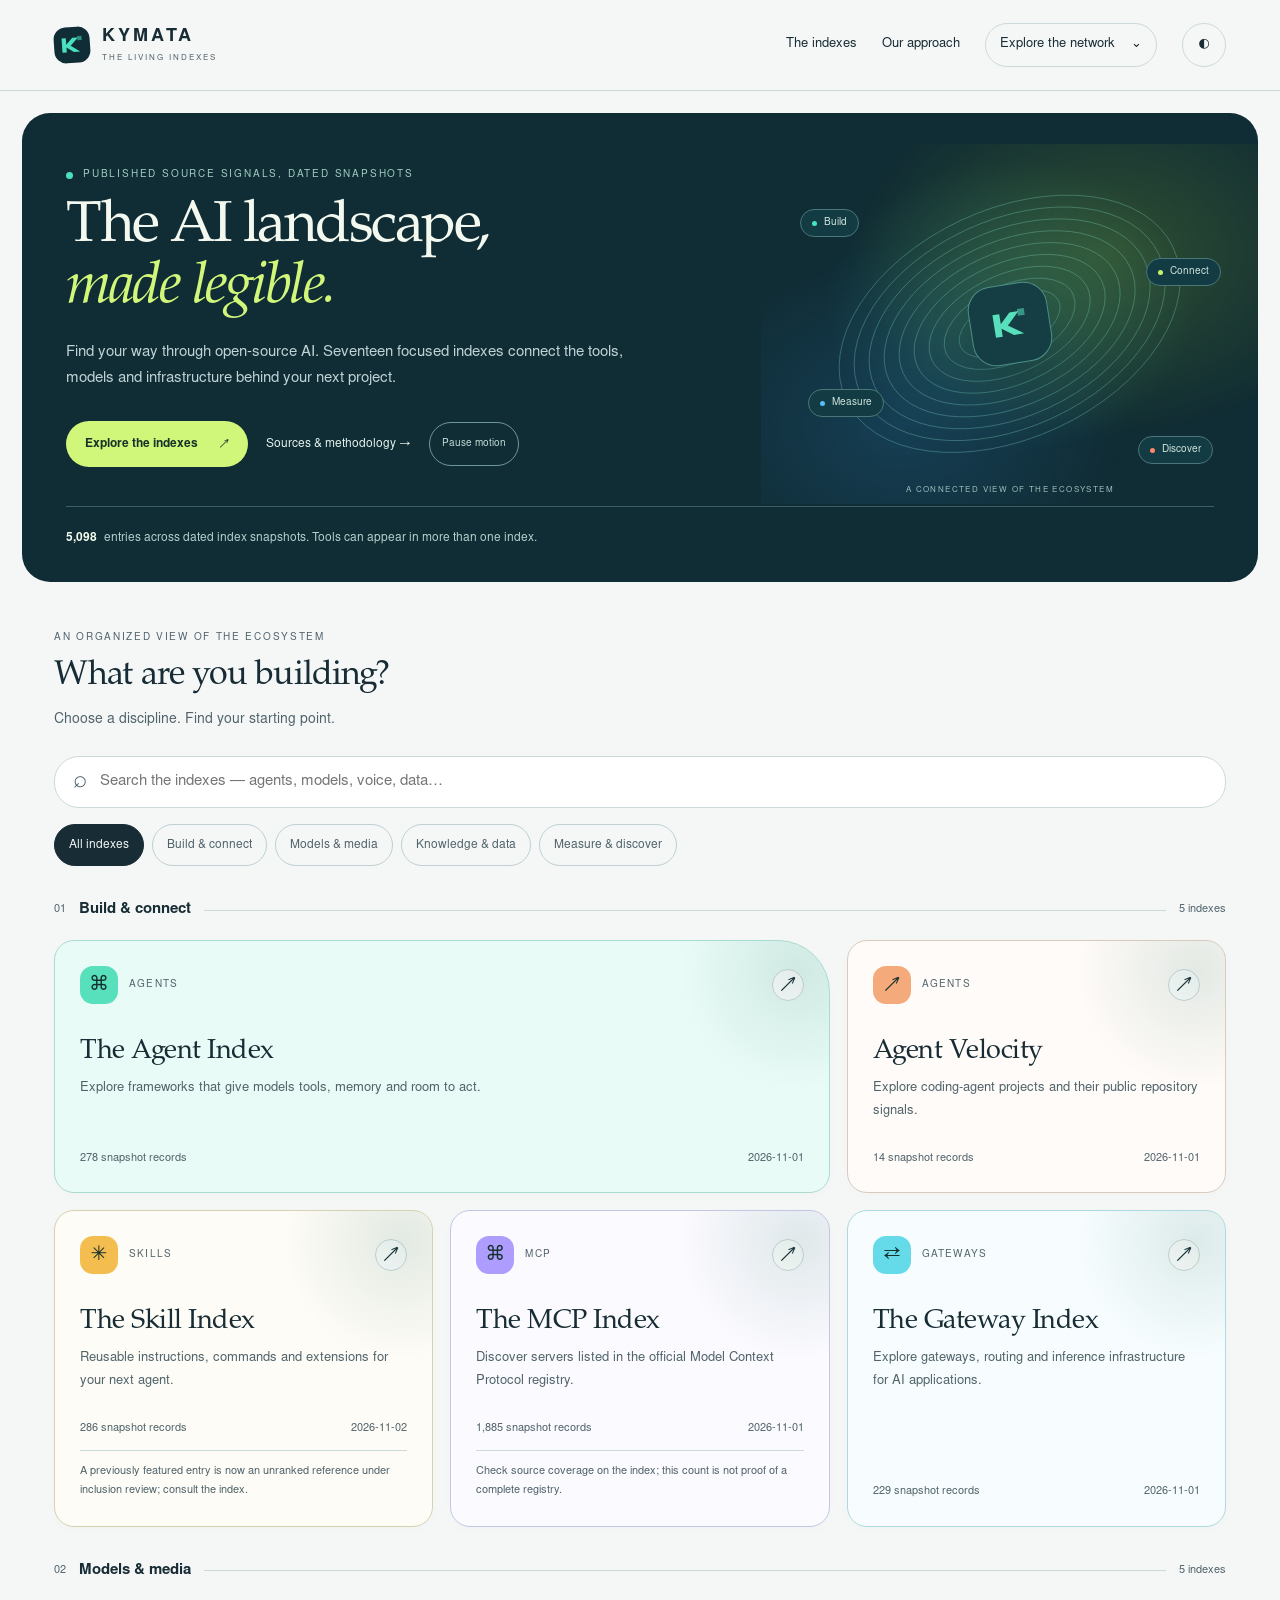
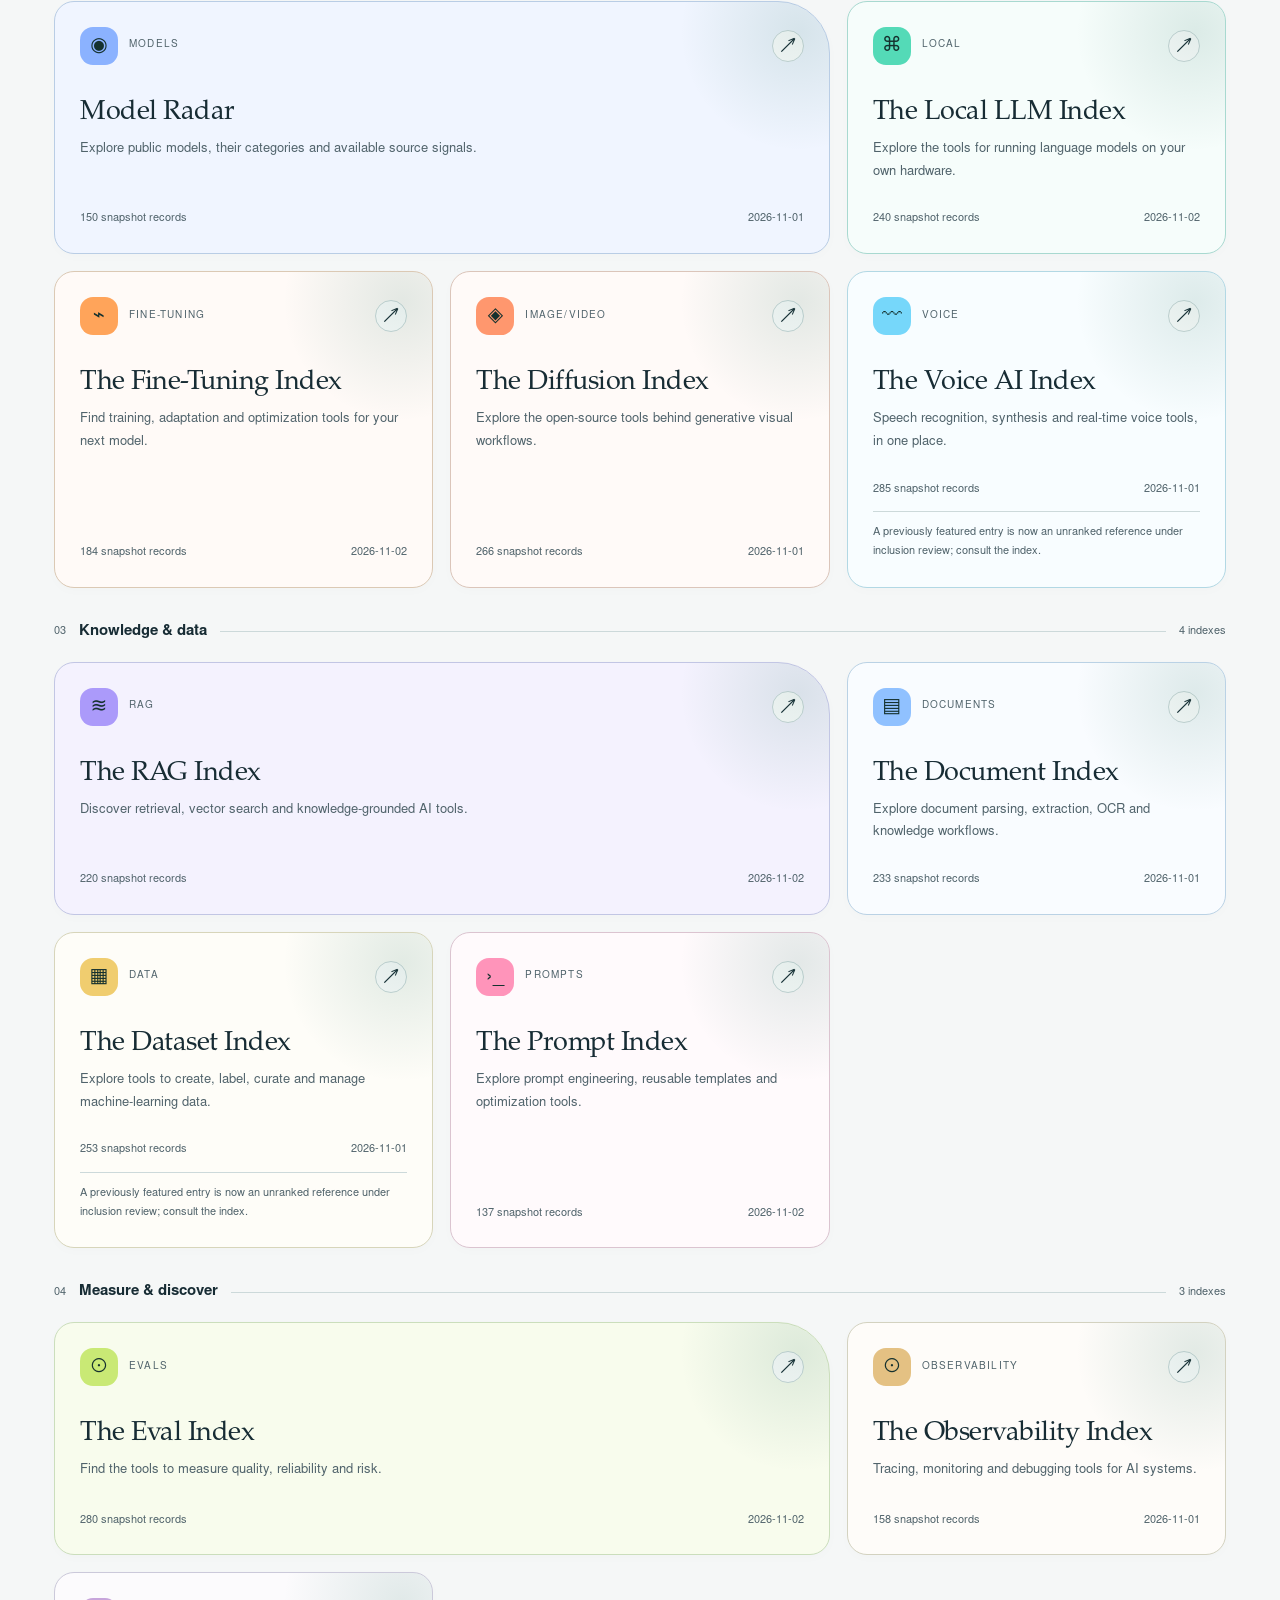
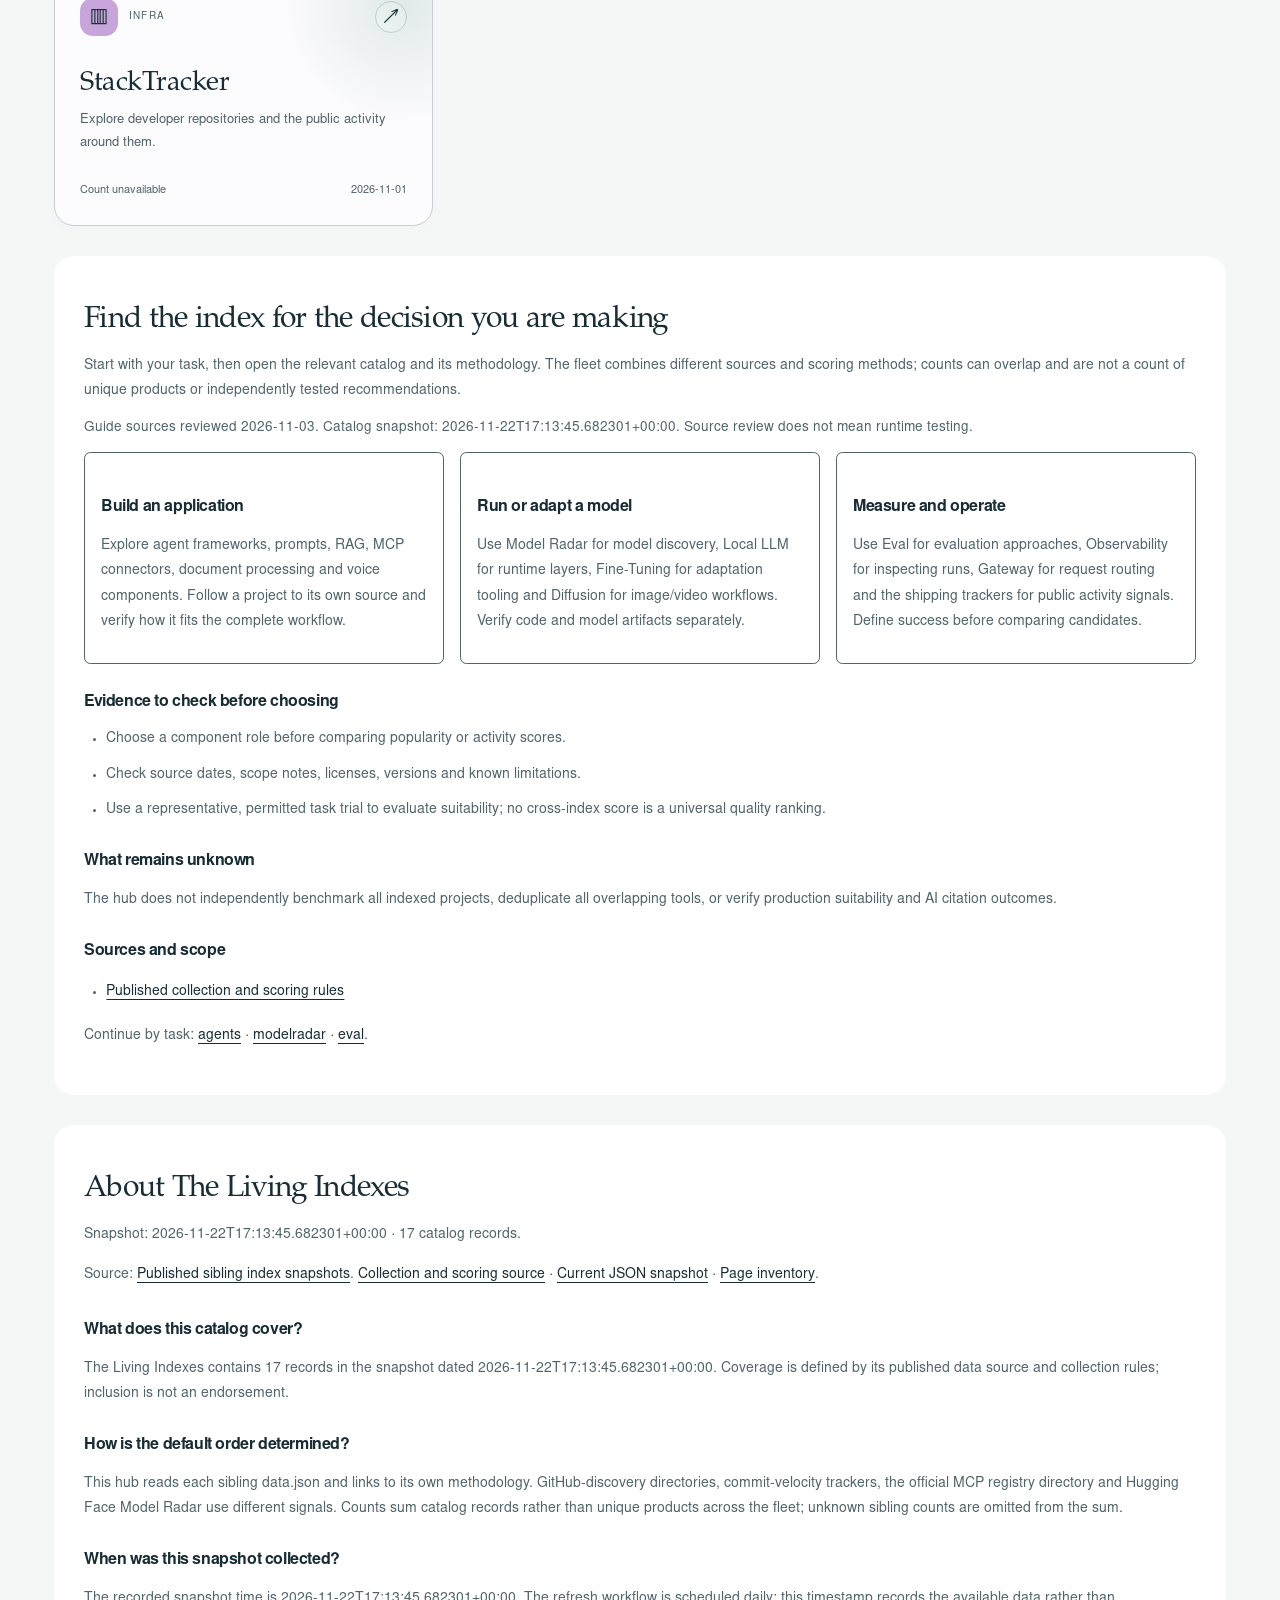
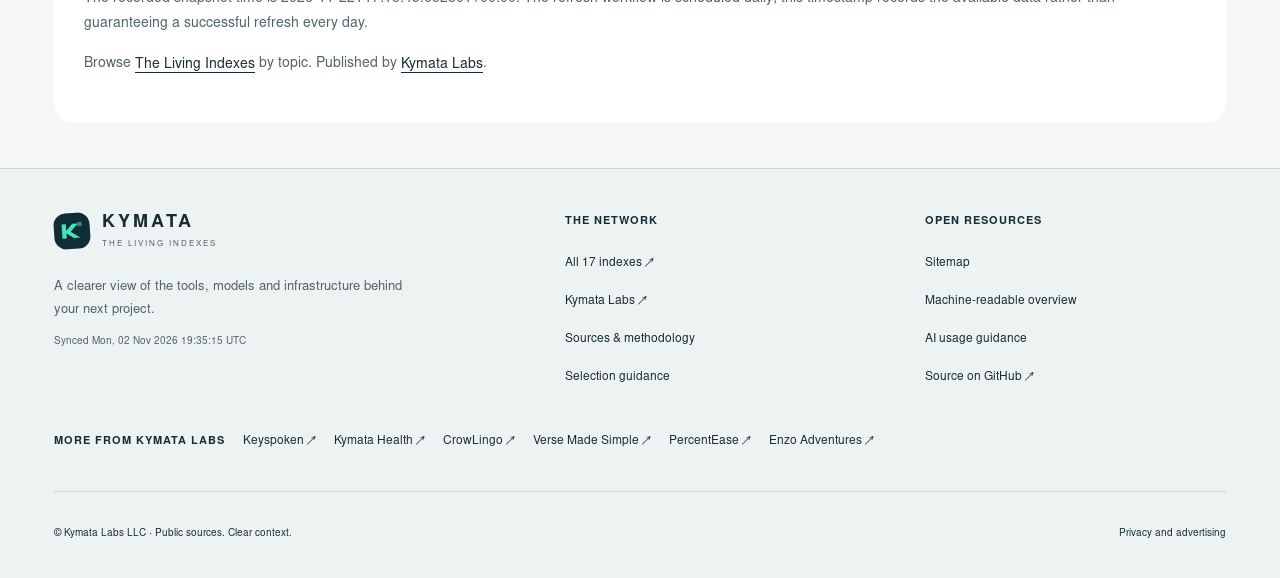
==== commit e8153a0b: "data: daily fleet sync (2026-11-22)" ====
--- a/index.html
+++ b/index.html
@@ -26,7 +26,7 @@
 
 
 <!-- catalog:schema:start -->
-<script type="application/ld+json" id="catalog-schema">{"@context":"https://schema.org","@graph":[{"@type":"CollectionPage","@id":"https://indexes.kymatalabs.com/#catalog","url":"https://indexes.kymatalabs.com/","name":"The Living Indexes","dateModified":"2026-11-21","inLanguage":"en","mainEntity":{"@id":"https://indexes.kymatalabs.com/#entries"},"isPartOf":{"@type":"WebSite","url":"https://indexes.kymatalabs.com/","name":"The Living Indexes"}},{"@type":"ItemList","@id":"https://indexes.kymatalabs.com/#entries","name":"The Living Indexes catalog snapshot","numberOfItems":17,"itemListElement":[{"@type":"ListItem","position":1,"url":"https://skill.kymatalabs.com/","name":"The Skill Index"},{"@type":"ListItem","position":2,"url":"https://eval.kymatalabs.com/","name":"The Eval Index"},{"@type":"ListItem","position":3,"url":"https://localllm.kymatalabs.com/","name":"The Local LLM Index"},{"@type":"ListItem","position":4,"url":"https://prompt.kymatalabs.com/","name":"The Prompt Index"},{"@type":"ListItem","position":5,"url":"https://rag.kymatalabs.com/","name":"The RAG Index"},{"@type":"ListItem","position":6,"url":"https://diffusion.kymatalabs.com/","name":"The Diffusion Index"},{"@type":"ListItem","position":7,"url":"https://voice.kymatalabs.com/","name":"The Voice AI Index"},{"@type":"ListItem","position":8,"url":"https://dataset.kymatalabs.com/","name":"The Dataset Index"},{"@type":"ListItem","position":9,"url":"https://finetune.kymatalabs.com/","name":"The Fine-Tuning Index"},{"@type":"ListItem","position":10,"url":"https://gateway.kymatalabs.com/","name":"The Gateway Index"},{"@type":"ListItem","position":11,"url":"https://agents.kymatalabs.com/","name":"The Agent Index"},{"@type":"ListItem","position":12,"url":"https://document.kymatalabs.com/","name":"The Document Index"},{"@type":"ListItem","position":13,"url":"https://observability.kymatalabs.com/","name":"The Observability Index"},{"@type":"ListItem","position":14,"url":"https://stacktracker.kymatalabs.com/","name":"StackTracker"},{"@type":"ListItem","position":15,"url":"https://modelradar.kymatalabs.com/","name":"Model Radar"},{"@type":"ListItem","position":16,"url":"https://mcp.kymatalabs.com/","name":"The MCP Index"},{"@type":"ListItem","position":17,"url":"https://agentvelocity.kymatalabs.com/","name":"Agent Velocity"}]},{"@type":"FAQPage","mainEntity":[{"@type":"Question","name":"What does this catalog cover?","acceptedAnswer":{"@type":"Answer","text":"The Living Indexes contains 17 records in the snapshot dated 2026-11-21T16:50:47.489411+00:00. Coverage is defined by its published data source and collection rules; inclusion is not an endorsement."}},{"@type":"Question","name":"How is the default order determined?","acceptedAnswer":{"@type":"Answer","text":"This hub reads each sibling data.json and links to its own methodology. GitHub-discovery directories, commit-velocity trackers, the official MCP registry directory and Hugging Face Model Radar use different signals. Counts sum catalog records rather than unique products across the fleet; unknown sibling counts are omitted from the sum."}},{"@type":"Question","name":"When was this snapshot collected?","acceptedAnswer":{"@type":"Answer","text":"The recorded snapshot time is 2026-11-21T16:50:47.489411+00:00. The refresh workflow is scheduled daily; this timestamp records the available data rather than guaranteeing a successful refresh every day."}}]}]}</script>
+<script type="application/ld+json" id="catalog-schema">{"@context":"https://schema.org","@graph":[{"@type":"CollectionPage","@id":"https://indexes.kymatalabs.com/#catalog","url":"https://indexes.kymatalabs.com/","name":"The Living Indexes","dateModified":"2026-11-22","inLanguage":"en","mainEntity":{"@id":"https://indexes.kymatalabs.com/#entries"},"isPartOf":{"@type":"WebSite","url":"https://indexes.kymatalabs.com/","name":"The Living Indexes"}},{"@type":"ItemList","@id":"https://indexes.kymatalabs.com/#entries","name":"The Living Indexes catalog snapshot","numberOfItems":17,"itemListElement":[{"@type":"ListItem","position":1,"url":"https://skill.kymatalabs.com/","name":"The Skill Index"},{"@type":"ListItem","position":2,"url":"https://eval.kymatalabs.com/","name":"The Eval Index"},{"@type":"ListItem","position":3,"url":"https://localllm.kymatalabs.com/","name":"The Local LLM Index"},{"@type":"ListItem","position":4,"url":"https://prompt.kymatalabs.com/","name":"The Prompt Index"},{"@type":"ListItem","position":5,"url":"https://rag.kymatalabs.com/","name":"The RAG Index"},{"@type":"ListItem","position":6,"url":"https://diffusion.kymatalabs.com/","name":"The Diffusion Index"},{"@type":"ListItem","position":7,"url":"https://voice.kymatalabs.com/","name":"The Voice AI Index"},{"@type":"ListItem","position":8,"url":"https://dataset.kymatalabs.com/","name":"The Dataset Index"},{"@type":"ListItem","position":9,"url":"https://finetune.kymatalabs.com/","name":"The Fine-Tuning Index"},{"@type":"ListItem","position":10,"url":"https://gateway.kymatalabs.com/","name":"The Gateway Index"},{"@type":"ListItem","position":11,"url":"https://agents.kymatalabs.com/","name":"The Agent Index"},{"@type":"ListItem","position":12,"url":"https://document.kymatalabs.com/","name":"The Document Index"},{"@type":"ListItem","position":13,"url":"https://observability.kymatalabs.com/","name":"The Observability Index"},{"@type":"ListItem","position":14,"url":"https://stacktracker.kymatalabs.com/","name":"StackTracker"},{"@type":"ListItem","position":15,"url":"https://modelradar.kymatalabs.com/","name":"Model Radar"},{"@type":"ListItem","position":16,"url":"https://mcp.kymatalabs.com/","name":"The MCP Index"},{"@type":"ListItem","position":17,"url":"https://agentvelocity.kymatalabs.com/","name":"Agent Velocity"}]},{"@type":"FAQPage","mainEntity":[{"@type":"Question","name":"What does this catalog cover?","acceptedAnswer":{"@type":"Answer","text":"The Living Indexes contains 17 records in the snapshot dated 2026-11-22T17:13:45.682301+00:00. Coverage is defined by its published data source and collection rules; inclusion is not an endorsement."}},{"@type":"Question","name":"How is the default order determined?","acceptedAnswer":{"@type":"Answer","text":"This hub reads each sibling data.json and links to its own methodology. GitHub-discovery directories, commit-velocity trackers, the official MCP registry directory and Hugging Face Model Radar use different signals. Counts sum catalog records rather than unique products across the fleet; unknown sibling counts are omitted from the sum."}},{"@type":"Question","name":"When was this snapshot collected?","acceptedAnswer":{"@type":"Answer","text":"The recorded snapshot time is 2026-11-22T17:13:45.682301+00:00. The refresh workflow is scheduled daily; this timestamp records the available data rather than guaranteeing a successful refresh every day."}}]}]}</script>
 <!-- catalog:schema:end -->
 <link rel="alternate" type="application/json" href="/data.json" title="Current catalog snapshot">
 <script defer src="/guidance.js"></script>
@@ -45,7 +45,7 @@
   </div></section>
 
 <section class="wrap atlas-directory-header" id="choose-index"><div><span class="atlas-eyebrow">An organized view of the ecosystem</span><h2>What are you building?</h2><p>Choose a discipline. Find your starting point.</p></div><label class="atlas-hub-search"><span aria-hidden="true">⌕</span><input type="search" id="atlas-hub-q" placeholder="Search the indexes — agents, models, voice, data…" aria-label="Find an index" disabled></label><div class="atlas-group-filters" aria-label="Filter indexes by discipline"><button type="button" data-atlas-filter="All" aria-pressed="true" disabled>All indexes</button><button type="button" data-atlas-filter="Build &amp; connect" aria-pressed="false" disabled>Build &amp; connect</button><button type="button" data-atlas-filter="Models &amp; media" aria-pressed="false" disabled>Models &amp; media</button><button type="button" data-atlas-filter="Knowledge &amp; data" aria-pressed="false" disabled>Knowledge &amp; data</button><button type="button" data-atlas-filter="Measure &amp; discover" aria-pressed="false" disabled>Measure &amp; discover</button></div></section>
-  <div class="wrap"><div id="grid" class="atlas-directory"><!-- catalog:entries:start --><div class="atlas-directory-groups"><section class="atlas-topic-group" data-atlas-group="Build &amp; connect"><div class="atlas-topic-heading"><span>01</span><h3>Build &amp; connect</h3><span class="atlas-topic-rule"></span><span>5 indexes</span></div><div class="atlas-hub-grid"><a class="card atlas-hub-card" href="https://agents.kymatalabs.com/" data-atlas-key="agent" style="--atlas-card-color:#58dfbc;--atlas-card-ink:#42684f"><div class="atlas-card-top"><span class="atlas-topic-glyph" aria-hidden="true">⌘</span><span class="atlas-topic-tag">Agents</span><span class="atlas-card-arrow" aria-hidden="true">↗</span></div><div class="name">The Agent Index</div><p class="blurb">Explore frameworks that give models tools, memory and room to act.</p><div class="atlas-hub-card-bottom"><span data-atlas-count>278 snapshot records</span><span data-atlas-snapshot>2026-11-07</span></div><div class="atlas-summary-notes"></div></a><a class="card atlas-hub-card" href="https://agentvelocity.kymatalabs.com/" data-atlas-key="agentvel" style="--atlas-card-color:#f5aa7c;--atlas-card-ink:#906045"><div class="atlas-card-top"><span class="atlas-topic-glyph" aria-hidden="true">↗</span><span class="atlas-topic-tag">Agents</span><span class="atlas-card-arrow" aria-hidden="true">↗</span></div><div class="name">Agent Velocity</div><p class="blurb">Explore coding-agent projects and their public repository signals.</p><div class="atlas-hub-card-bottom"><span data-atlas-count>14 snapshot records</span><span data-atlas-snapshot>2026-11-20</span></div><div class="atlas-summary-notes"></div></a><a class="card atlas-hub-card" href="https://skill.kymatalabs.com/" data-atlas-key="skill" style="--atlas-card-color:#f4bd4f;--atlas-card-ink:#986328"><div class="atlas-card-top"><span class="atlas-topic-glyph" aria-hidden="true">✳</span><span class="atlas-topic-tag">Skills</span><span class="atlas-card-arrow" aria-hidden="true">↗</span></div><div class="name">The Skill Index</div><p class="blurb">Reusable instructions, commands and extensions for your next agent.</p><div class="atlas-hub-card-bottom"><span data-atlas-count>280 snapshot records</span><span data-atlas-snapshot>2026-11-07</span></div><div class="atlas-summary-notes"></div></a><a class="card atlas-hub-card" href="https://mcp.kymatalabs.com/" data-atlas-key="mcp" style="--atlas-card-color:#af9cff;--atlas-card-ink:#72569d"><div class="atlas-card-top"><span class="atlas-topic-glyph" aria-hidden="true">⌘</span><span class="atlas-topic-tag">MCP</span><span class="atlas-card-arrow" aria-hidden="true">↗</span></div><div class="name">The MCP Index</div><p class="blurb">Discover servers listed in the official Model Context Protocol registry.</p><div class="atlas-hub-card-bottom"><span data-atlas-count>57,752 snapshot records</span><span data-atlas-snapshot>2026-11-06</span></div><div class="atlas-summary-notes"><p class="summary-note">Check source coverage on the index; this count is not proof of a complete registry.</p></div></a><a class="card atlas-hub-card" href="https://gateway.kymatalabs.com/" data-atlas-key="gateway" style="--atlas-card-color:#65dbe9;--atlas-card-ink:#366966"><div class="atlas-card-top"><span class="atlas-topic-glyph" aria-hidden="true">⇄</span><span class="atlas-topic-tag">Gateways</span><span class="atlas-card-arrow" aria-hidden="true">↗</span></div><div class="name">The Gateway Index</div><p class="blurb">Explore gateways, routing and inference infrastructure for AI applications.</p><div class="atlas-hub-card-bottom"><span data-atlas-count>213 snapshot records</span><span data-atlas-snapshot>2026-11-07</span></div><div class="atlas-summary-notes"></div></a></div></section><section class="atlas-topic-group" data-atlas-group="Models &amp; media"><div class="atlas-topic-heading"><span>02</span><h3>Models &amp; media</h3><span class="atlas-topic-rule"></span><span>5 indexes</span></div><div class="atlas-hub-grid"><a class="card atlas-hub-card" href="https://modelradar.kymatalabs.com/" data-atlas-key="model" style="--atlas-card-color:#8bb2ff;--atlas-card-ink:#4d6299"><div class="atlas-card-top"><span class="atlas-topic-glyph" aria-hidden="true">◉</span><span class="atlas-topic-tag">Models</span><span class="atlas-card-arrow" aria-hidden="true">↗</span></div><div class="name">Model Radar</div><p class="blurb">Explore public models, their categories and available source signals.</p><div class="atlas-hub-card-bottom"><span data-atlas-count>150 snapshot records</span><span data-atlas-snapshot>2026-11-07</span></div><div class="atlas-summary-notes"></div></a><a class="card atlas-hub-card" href="https://localllm.kymatalabs.com/" data-atlas-key="local" style="--atlas-card-color:#54dab7;--atlas-card-ink:#316b66"><div class="atlas-card-top"><span class="atlas-topic-glyph" aria-hidden="true">⌘</span><span class="atlas-topic-tag">Local</span><span class="atlas-card-arrow" aria-hidden="true">↗</span></div><div class="name">The Local LLM Index</div><p class="blurb">Explore the tools for running language models on your own hardware.</p><div class="atlas-hub-card-bottom"><span data-atlas-count>238 snapshot records</span><span data-atlas-snapshot>2026-11-07</span></div><div class="atlas-summary-notes"></div></a><a class="card atlas-hub-card" href="https://finetune.kymatalabs.com/" data-atlas-key="finetune" style="--atlas-card-color:#ffa45a;--atlas-card-ink:#995a2c"><div class="atlas-card-top"><span class="atlas-topic-glyph" aria-hidden="true">⌁</span><span class="atlas-topic-tag">Fine-Tuning</span><span class="atlas-card-arrow" aria-hidden="true">↗</span></div><div class="name">The Fine-Tuning Index</div><p class="blurb">Find training, adaptation and optimization tools for your next model.</p><div class="atlas-hub-card-bottom"><span data-atlas-count>184 snapshot records</span><span data-atlas-snapshot>2026-11-10</span></div><div class="atlas-summary-notes"></div></a><a class="card atlas-hub-card" href="https://diffusion.kymatalabs.com/" data-atlas-key="diffusion" style="--atlas-card-color:#ff976e;--atlas-card-ink:#aa4c44"><div class="atlas-card-top"><span class="atlas-topic-glyph" aria-hidden="true">◈</span><span class="atlas-topic-tag">Image/Video</span><span class="atlas-card-arrow" aria-hidden="true">↗</span></div><div class="name">The Diffusion Index</div><p class="blurb">Explore the open-source tools behind generative visual workflows.</p><div class="atlas-hub-card-bottom"><span data-atlas-count>266 snapshot records</span><span data-atlas-snapshot>2026-11-07</span></div><div class="atlas-summary-notes"></div></a><a class="card atlas-hub-card" href="https://voice.kymatalabs.com/" data-atlas-key="voice" style="--atlas-card-color:#76d7fa;--atlas-card-ink:#2a7092"><div class="atlas-card-top"><span class="atlas-topic-glyph" aria-hidden="true">〰</span><span class="atlas-topic-tag">Voice</span><span class="atlas-card-arrow" aria-hidden="true">↗</span></div><div class="name">The Voice AI Index</div><p class="blurb">Speech recognition, synthesis and real-time voice tools, in one place.</p><div class="atlas-hub-card-bottom"><span data-atlas-count>285 snapshot records</span><span data-atlas-snapshot>2026-11-08</span></div><div class="atlas-summary-notes"></div></a></div></section><section class="atlas-topic-group" data-atlas-group="Knowledge &amp; data"><div class="atlas-topic-heading"><span>03</span><h3>Knowledge &amp; data</h3><span class="atlas-topic-rule"></span><span>4 indexes</span></div><div class="atlas-hub-grid"><a class="card atlas-hub-card" href="https://rag.kymatalabs.com/" data-atlas-key="rag" style="--atlas-card-color:#ab9afa;--atlas-card-ink:#6654a1"><div class="atlas-card-top"><span class="atlas-topic-glyph" aria-hidden="true">≋</span><span class="atlas-topic-tag">RAG</span><span class="atlas-card-arrow" aria-hidden="true">↗</span></div><div class="name">The RAG Index</div><p class="blurb">Discover retrieval, vector search and knowledge-grounded AI tools.</p><div class="atlas-hub-card-bottom"><span data-atlas-count>223 snapshot records</span><span data-atlas-snapshot>2026-11-13</span></div><div class="atlas-summary-notes"></div></a><a class="card atlas-hub-card" href="https://document.kymatalabs.com/" data-atlas-key="document" style="--atlas-card-color:#90c1ff;--atlas-card-ink:#526fa2"><div class="atlas-card-top"><span class="atlas-topic-glyph" aria-hidden="true">▤</span><span class="atlas-topic-tag">Documents</span><span class="atlas-card-arrow" aria-hidden="true">↗</span></div><div class="name">The Document Index</div><p class="blurb">Explore document parsing, extraction, OCR and knowledge workflows.</p><div class="atlas-hub-card-bottom"><span data-atlas-count>232 snapshot records</span><span data-atlas-snapshot>2026-11-08</span></div><div class="atlas-summary-notes"></div></a><a class="card atlas-hub-card" href="https://dataset.kymatalabs.com/" data-atlas-key="dataset" style="--atlas-card-color:#f0cd6f;--atlas-card-ink:#8a6825"><div class="atlas-card-top"><span class="atlas-topic-glyph" aria-hidden="true">▦</span><span class="atlas-topic-tag">Data</span><span class="atlas-card-arrow" aria-hidden="true">↗</span></div><div class="name">The Dataset Index</div><p class="blurb">Explore tools to create, label, curate and manage machine-learning data.</p><div class="atlas-hub-card-bottom"><span data-atlas-count>253 snapshot records</span><span data-atlas-snapshot>2026-11-17</span></div><div class="atlas-summary-notes"></div></a><a class="card atlas-hub-card" href="https://prompt.kymatalabs.com/" data-atlas-key="prompt" style="--atlas-card-color:#ff94ba;--atlas-card-ink:#9a4e67"><div class="atlas-card-top"><span class="atlas-topic-glyph" aria-hidden="true">›_</span><span class="atlas-topic-tag">Prompts</span><span class="atlas-card-arrow" aria-hidden="true">↗</span></div><div class="name">The Prompt Index</div><p class="blurb">Explore prompt engineering, reusable templates and optimization tools.</p><div class="atlas-hub-card-bottom"><span data-atlas-count>138 snapshot records</span><span data-atlas-snapshot>2026-11-10</span></div><div class="atlas-summary-notes"></div></a></div></section><section class="atlas-topic-group" data-atlas-group="Measure &amp; discover"><div class="atlas-topic-heading"><span>04</span><h3>Measure &amp; discover</h3><span class="atlas-topic-rule"></span><span>3 indexes</span></div><div class="atlas-hub-grid"><a class="card atlas-hub-card" href="https://eval.kymatalabs.com/" data-atlas-key="eval" style="--atlas-card-color:#c9e975;--atlas-card-ink:#486f30"><div class="atlas-card-top"><span class="atlas-topic-glyph" aria-hidden="true">⊙</span><span class="atlas-topic-tag">Evals</span><span class="atlas-card-arrow" aria-hidden="true">↗</span></div><div class="name">The Eval Index</div><p class="blurb">Find the tools to measure quality, reliability and risk.</p><div class="atlas-hub-card-bottom"><span data-atlas-count>280 snapshot records</span><span data-atlas-snapshot>2026-11-09</span></div><div class="atlas-summary-notes"></div></a><a class="card atlas-hub-card" href="https://observability.kymatalabs.com/" data-atlas-key="observability" style="--atlas-card-color:#e4c183;--atlas-card-ink:#81623c"><div class="atlas-card-top"><span class="atlas-topic-glyph" aria-hidden="true">⊙</span><span class="atlas-topic-tag">Observability</span><span class="atlas-card-arrow" aria-hidden="true">↗</span></div><div class="name">The Observability Index</div><p class="blurb">Tracing, monitoring and debugging tools for AI systems.</p><div class="atlas-hub-card-bottom"><span data-atlas-count>158 snapshot records</span><span data-atlas-snapshot>2026-11-09</span></div><div class="atlas-summary-notes"></div></a><a class="card atlas-hub-card" href="https://stacktracker.kymatalabs.com/" data-atlas-key="stack" style="--atlas-card-color:#c7a5db;--atlas-card-ink:#75566e"><div class="atlas-card-top"><span class="atlas-topic-glyph" aria-hidden="true">▥</span><span class="atlas-topic-tag">Infra</span><span class="atlas-card-arrow" aria-hidden="true">↗</span></div><div class="name">StackTracker</div><p class="blurb">Explore developer repositories and the public activity around them.</p><div class="atlas-hub-card-bottom"><span data-atlas-count>24 snapshot records</span><span data-atlas-snapshot>2026-11-20</span></div><div class="atlas-summary-notes"></div></a></div></section></div><p id="atlas-hub-empty" hidden>No indexes match. Try a broader search.</p><!-- catalog:entries:end --></div><!-- catalog:pagination:start -->
+  <div class="wrap"><div id="grid" class="atlas-directory"><!-- catalog:entries:start --><div class="atlas-directory-groups"><section class="atlas-topic-group" data-atlas-group="Build &amp; connect"><div class="atlas-topic-heading"><span>01</span><h3>Build &amp; connect</h3><span class="atlas-topic-rule"></span><span>5 indexes</span></div><div class="atlas-hub-grid"><a class="card atlas-hub-card" href="https://agents.kymatalabs.com/" data-atlas-key="agent" style="--atlas-card-color:#58dfbc;--atlas-card-ink:#42684f"><div class="atlas-card-top"><span class="atlas-topic-glyph" aria-hidden="true">⌘</span><span class="atlas-topic-tag">Agents</span><span class="atlas-card-arrow" aria-hidden="true">↗</span></div><div class="name">The Agent Index</div><p class="blurb">Explore frameworks that give models tools, memory and room to act.</p><div class="atlas-hub-card-bottom"><span data-atlas-count>278 snapshot records</span><span data-atlas-snapshot>2026-11-07</span></div><div class="atlas-summary-notes"></div></a><a class="card atlas-hub-card" href="https://agentvelocity.kymatalabs.com/" data-atlas-key="agentvel" style="--atlas-card-color:#f5aa7c;--atlas-card-ink:#906045"><div class="atlas-card-top"><span class="atlas-topic-glyph" aria-hidden="true">↗</span><span class="atlas-topic-tag">Agents</span><span class="atlas-card-arrow" aria-hidden="true">↗</span></div><div class="name">Agent Velocity</div><p class="blurb">Explore coding-agent projects and their public repository signals.</p><div class="atlas-hub-card-bottom"><span data-atlas-count>14 snapshot records</span><span data-atlas-snapshot>2026-11-21</span></div><div class="atlas-summary-notes"></div></a><a class="card atlas-hub-card" href="https://skill.kymatalabs.com/" data-atlas-key="skill" style="--atlas-card-color:#f4bd4f;--atlas-card-ink:#986328"><div class="atlas-card-top"><span class="atlas-topic-glyph" aria-hidden="true">✳</span><span class="atlas-topic-tag">Skills</span><span class="atlas-card-arrow" aria-hidden="true">↗</span></div><div class="name">The Skill Index</div><p class="blurb">Reusable instructions, commands and extensions for your next agent.</p><div class="atlas-hub-card-bottom"><span data-atlas-count>280 snapshot records</span><span data-atlas-snapshot>2026-11-07</span></div><div class="atlas-summary-notes"></div></a><a class="card atlas-hub-card" href="https://mcp.kymatalabs.com/" data-atlas-key="mcp" style="--atlas-card-color:#af9cff;--atlas-card-ink:#72569d"><div class="atlas-card-top"><span class="atlas-topic-glyph" aria-hidden="true">⌘</span><span class="atlas-topic-tag">MCP</span><span class="atlas-card-arrow" aria-hidden="true">↗</span></div><div class="name">The MCP Index</div><p class="blurb">Discover servers listed in the official Model Context Protocol registry.</p><div class="atlas-hub-card-bottom"><span data-atlas-count>57,752 snapshot records</span><span data-atlas-snapshot>2026-11-06</span></div><div class="atlas-summary-notes"><p class="summary-note">Check source coverage on the index; this count is not proof of a complete registry.</p></div></a><a class="card atlas-hub-card" href="https://gateway.kymatalabs.com/" data-atlas-key="gateway" style="--atlas-card-color:#65dbe9;--atlas-card-ink:#366966"><div class="atlas-card-top"><span class="atlas-topic-glyph" aria-hidden="true">⇄</span><span class="atlas-topic-tag">Gateways</span><span class="atlas-card-arrow" aria-hidden="true">↗</span></div><div class="name">The Gateway Index</div><p class="blurb">Explore gateways, routing and inference infrastructure for AI applications.</p><div class="atlas-hub-card-bottom"><span data-atlas-count>213 snapshot records</span><span data-atlas-snapshot>2026-11-07</span></div><div class="atlas-summary-notes"></div></a></div></section><section class="atlas-topic-group" data-atlas-group="Models &amp; media"><div class="atlas-topic-heading"><span>02</span><h3>Models &amp; media</h3><span class="atlas-topic-rule"></span><span>5 indexes</span></div><div class="atlas-hub-grid"><a class="card atlas-hub-card" href="https://modelradar.kymatalabs.com/" data-atlas-key="model" style="--atlas-card-color:#8bb2ff;--atlas-card-ink:#4d6299"><div class="atlas-card-top"><span class="atlas-topic-glyph" aria-hidden="true">◉</span><span class="atlas-topic-tag">Models</span><span class="atlas-card-arrow" aria-hidden="true">↗</span></div><div class="name">Model Radar</div><p class="blurb">Explore public models, their categories and available source signals.</p><div class="atlas-hub-card-bottom"><span data-atlas-count>150 snapshot records</span><span data-atlas-snapshot>2026-11-07</span></div><div class="atlas-summary-notes"></div></a><a class="card atlas-hub-card" href="https://localllm.kymatalabs.com/" data-atlas-key="local" style="--atlas-card-color:#54dab7;--atlas-card-ink:#316b66"><div class="atlas-card-top"><span class="atlas-topic-glyph" aria-hidden="true">⌘</span><span class="atlas-topic-tag">Local</span><span class="atlas-card-arrow" aria-hidden="true">↗</span></div><div class="name">The Local LLM Index</div><p class="blurb">Explore the tools for running language models on your own hardware.</p><div class="atlas-hub-card-bottom"><span data-atlas-count>238 snapshot records</span><span data-atlas-snapshot>2026-11-07</span></div><div class="atlas-summary-notes"></div></a><a class="card atlas-hub-card" href="https://finetune.kymatalabs.com/" data-atlas-key="finetune" style="--atlas-card-color:#ffa45a;--atlas-card-ink:#995a2c"><div class="atlas-card-top"><span class="atlas-topic-glyph" aria-hidden="true">⌁</span><span class="atlas-topic-tag">Fine-Tuning</span><span class="atlas-card-arrow" aria-hidden="true">↗</span></div><div class="name">The Fine-Tuning Index</div><p class="blurb">Find training, adaptation and optimization tools for your next model.</p><div class="atlas-hub-card-bottom"><span data-atlas-count>184 snapshot records</span><span data-atlas-snapshot>2026-11-10</span></div><div class="atlas-summary-notes"></div></a><a class="card atlas-hub-card" href="https://diffusion.kymatalabs.com/" data-atlas-key="diffusion" style="--atlas-card-color:#ff976e;--atlas-card-ink:#aa4c44"><div class="atlas-card-top"><span class="atlas-topic-glyph" aria-hidden="true">◈</span><span class="atlas-topic-tag">Image/Video</span><span class="atlas-card-arrow" aria-hidden="true">↗</span></div><div class="name">The Diffusion Index</div><p class="blurb">Explore the open-source tools behind generative visual workflows.</p><div class="atlas-hub-card-bottom"><span data-atlas-count>266 snapshot records</span><span data-atlas-snapshot>2026-11-07</span></div><div class="atlas-summary-notes"></div></a><a class="card atlas-hub-card" href="https://voice.kymatalabs.com/" data-atlas-key="voice" style="--atlas-card-color:#76d7fa;--atlas-card-ink:#2a7092"><div class="atlas-card-top"><span class="atlas-topic-glyph" aria-hidden="true">〰</span><span class="atlas-topic-tag">Voice</span><span class="atlas-card-arrow" aria-hidden="true">↗</span></div><div class="name">The Voice AI Index</div><p class="blurb">Speech recognition, synthesis and real-time voice tools, in one place.</p><div class="atlas-hub-card-bottom"><span data-atlas-count>285 snapshot records</span><span data-atlas-snapshot>2026-11-08</span></div><div class="atlas-summary-notes"></div></a></div></section><section class="atlas-topic-group" data-atlas-group="Knowledge &amp; data"><div class="atlas-topic-heading"><span>03</span><h3>Knowledge &amp; data</h3><span class="atlas-topic-rule"></span><span>4 indexes</span></div><div class="atlas-hub-grid"><a class="card atlas-hub-card" href="https://rag.kymatalabs.com/" data-atlas-key="rag" style="--atlas-card-color:#ab9afa;--atlas-card-ink:#6654a1"><div class="atlas-card-top"><span class="atlas-topic-glyph" aria-hidden="true">≋</span><span class="atlas-topic-tag">RAG</span><span class="atlas-card-arrow" aria-hidden="true">↗</span></div><div class="name">The RAG Index</div><p class="blurb">Discover retrieval, vector search and knowledge-grounded AI tools.</p><div class="atlas-hub-card-bottom"><span data-atlas-count>223 snapshot records</span><span data-atlas-snapshot>2026-11-13</span></div><div class="atlas-summary-notes"></div></a><a class="card atlas-hub-card" href="https://document.kymatalabs.com/" data-atlas-key="document" style="--atlas-card-color:#90c1ff;--atlas-card-ink:#526fa2"><div class="atlas-card-top"><span class="atlas-topic-glyph" aria-hidden="true">▤</span><span class="atlas-topic-tag">Documents</span><span class="atlas-card-arrow" aria-hidden="true">↗</span></div><div class="name">The Document Index</div><p class="blurb">Explore document parsing, extraction, OCR and knowledge workflows.</p><div class="atlas-hub-card-bottom"><span data-atlas-count>232 snapshot records</span><span data-atlas-snapshot>2026-11-08</span></div><div class="atlas-summary-notes"></div></a><a class="card atlas-hub-card" href="https://dataset.kymatalabs.com/" data-atlas-key="dataset" style="--atlas-card-color:#f0cd6f;--atlas-card-ink:#8a6825"><div class="atlas-card-top"><span class="atlas-topic-glyph" aria-hidden="true">▦</span><span class="atlas-topic-tag">Data</span><span class="atlas-card-arrow" aria-hidden="true">↗</span></div><div class="name">The Dataset Index</div><p class="blurb">Explore tools to create, label, curate and manage machine-learning data.</p><div class="atlas-hub-card-bottom"><span data-atlas-count>253 snapshot records</span><span data-atlas-snapshot>2026-11-17</span></div><div class="atlas-summary-notes"></div></a><a class="card atlas-hub-card" href="https://prompt.kymatalabs.com/" data-atlas-key="prompt" style="--atlas-card-color:#ff94ba;--atlas-card-ink:#9a4e67"><div class="atlas-card-top"><span class="atlas-topic-glyph" aria-hidden="true">›_</span><span class="atlas-topic-tag">Prompts</span><span class="atlas-card-arrow" aria-hidden="true">↗</span></div><div class="name">The Prompt Index</div><p class="blurb">Explore prompt engineering, reusable templates and optimization tools.</p><div class="atlas-hub-card-bottom"><span data-atlas-count>138 snapshot records</span><span data-atlas-snapshot>2026-11-10</span></div><div class="atlas-summary-notes"></div></a></div></section><section class="atlas-topic-group" data-atlas-group="Measure &amp; discover"><div class="atlas-topic-heading"><span>04</span><h3>Measure &amp; discover</h3><span class="atlas-topic-rule"></span><span>3 indexes</span></div><div class="atlas-hub-grid"><a class="card atlas-hub-card" href="https://eval.kymatalabs.com/" data-atlas-key="eval" style="--atlas-card-color:#c9e975;--atlas-card-ink:#486f30"><div class="atlas-card-top"><span class="atlas-topic-glyph" aria-hidden="true">⊙</span><span class="atlas-topic-tag">Evals</span><span class="atlas-card-arrow" aria-hidden="true">↗</span></div><div class="name">The Eval Index</div><p class="blurb">Find the tools to measure quality, reliability and risk.</p><div class="atlas-hub-card-bottom"><span data-atlas-count>280 snapshot records</span><span data-atlas-snapshot>2026-11-09</span></div><div class="atlas-summary-notes"></div></a><a class="card atlas-hub-card" href="https://observability.kymatalabs.com/" data-atlas-key="observability" style="--atlas-card-color:#e4c183;--atlas-card-ink:#81623c"><div class="atlas-card-top"><span class="atlas-topic-glyph" aria-hidden="true">⊙</span><span class="atlas-topic-tag">Observability</span><span class="atlas-card-arrow" aria-hidden="true">↗</span></div><div class="name">The Observability Index</div><p class="blurb">Tracing, monitoring and debugging tools for AI systems.</p><div class="atlas-hub-card-bottom"><span data-atlas-count>158 snapshot records</span><span data-atlas-snapshot>2026-11-09</span></div><div class="atlas-summary-notes"></div></a><a class="card atlas-hub-card" href="https://stacktracker.kymatalabs.com/" data-atlas-key="stack" style="--atlas-card-color:#c7a5db;--atlas-card-ink:#75566e"><div class="atlas-card-top"><span class="atlas-topic-glyph" aria-hidden="true">▥</span><span class="atlas-topic-tag">Infra</span><span class="atlas-card-arrow" aria-hidden="true">↗</span></div><div class="name">StackTracker</div><p class="blurb">Explore developer repositories and the public activity around them.</p><div class="atlas-hub-card-bottom"><span data-atlas-count>24 snapshot records</span><span data-atlas-snapshot>2026-11-21</span></div><div class="atlas-summary-notes"></div></a></div></section></div><p id="atlas-hub-empty" hidden>No indexes match. Try a broader search.</p><!-- catalog:entries:end --></div><!-- catalog:pagination:start -->
 
 <!-- catalog:pagination:end --></div>
 
@@ -54,7 +54,7 @@
 <!-- catalog:about:start -->
 <section class="catalog-about selection-guide" id="catalog-guidance"><h2>Find the index for the decision you are making</h2>
 <p>Start with your task, then open the relevant catalog and its methodology. The fleet combines different sources and scoring methods; counts can overlap and are not a count of unique products or independently tested recommendations.</p>
-<p class="guide-date">Guide sources reviewed <time datetime="2026-11-03">2026-11-03</time>. Catalog snapshot: <time datetime="2026-11-21T16:50:47.489411+00:00">2026-11-21T16:50:47.489411+00:00</time>. Source review does not mean runtime testing.</p>
+<p class="guide-date">Guide sources reviewed <time datetime="2026-11-03">2026-11-03</time>. Catalog snapshot: <time datetime="2026-11-22T17:13:45.682301+00:00">2026-11-22T17:13:45.682301+00:00</time>. Source review does not mean runtime testing.</p>
 <div class="selection-choices">
 <div><h3>Build an application</h3><p>Explore agent frameworks, prompts, RAG, MCP connectors, document processing and voice components. Follow a project to its own source and verify how it fits the complete workflow.</p>
 </div>
@@ -70,7 +70,7 @@
 <h3>What remains unknown</h3><p>The hub does not independently benchmark all indexed projects, deduplicate all overlapping tools, or verify production suitability and AI citation outcomes.</p>
 <h3>Sources and scope</h3><ul>
 <li><a href="https://github.com/tekvisions/living-indexes/blob/6771b3bc6c3f7eee1cd027d7d735d3c9dcc5f8d9/build_data.py">Published collection and scoring rules</a></li>
-</ul><p>Continue by task: <a href="https://agents.kymatalabs.com/">agents</a> · <a href="https://modelradar.kymatalabs.com/">modelradar</a> · <a href="https://eval.kymatalabs.com/">eval</a>.</p></section><section class="catalog-about" id="catalog-methodology"><h2>About The Living Indexes</h2><p>Snapshot: <time datetime="2026-11-21T16:50:47.489411+00:00">2026-11-21T16:50:47.489411+00:00</time> · 17 catalog records.</p><p>Source: <a href="https://indexes.kymatalabs.com/">Published sibling index snapshots</a>. <a href="https://github.com/tekvisions/living-indexes/blob/main/build_data.py">Collection and scoring source</a> · <a href="/data.json">Current JSON snapshot</a> · <a href="/sitemap.xml">Page inventory</a>.</p><h3>What does this catalog cover?</h3><p>The Living Indexes contains 17 records in the snapshot dated 2026-11-21T16:50:47.489411+00:00. Coverage is defined by its published data source and collection rules; inclusion is not an endorsement.</p><h3>How is the default order determined?</h3><p>This hub reads each sibling data.json and links to its own methodology. GitHub-discovery directories, commit-velocity trackers, the official MCP registry directory and Hugging Face Model Radar use different signals. Counts sum catalog records rather than unique products across the fleet; unknown sibling counts are omitted from the sum.</p><h3>When was this snapshot collected?</h3><p>The recorded snapshot time is 2026-11-21T16:50:47.489411+00:00. The refresh workflow is scheduled daily; this timestamp records the available data rather than guaranteeing a successful refresh every day.</p><p>Browse <a href="https://indexes.kymatalabs.com/">The Living Indexes</a> by topic. Published by <a href="https://www.kymatalabs.com/">Kymata Labs</a>.</p></section>
+</ul><p>Continue by task: <a href="https://agents.kymatalabs.com/">agents</a> · <a href="https://modelradar.kymatalabs.com/">modelradar</a> · <a href="https://eval.kymatalabs.com/">eval</a>.</p></section><section class="catalog-about" id="catalog-methodology"><h2>About The Living Indexes</h2><p>Snapshot: <time datetime="2026-11-22T17:13:45.682301+00:00">2026-11-22T17:13:45.682301+00:00</time> · 17 catalog records.</p><p>Source: <a href="https://indexes.kymatalabs.com/">Published sibling index snapshots</a>. <a href="https://github.com/tekvisions/living-indexes/blob/main/build_data.py">Collection and scoring source</a> · <a href="/data.json">Current JSON snapshot</a> · <a href="/sitemap.xml">Page inventory</a>.</p><h3>What does this catalog cover?</h3><p>The Living Indexes contains 17 records in the snapshot dated 2026-11-22T17:13:45.682301+00:00. Coverage is defined by its published data source and collection rules; inclusion is not an endorsement.</p><h3>How is the default order determined?</h3><p>This hub reads each sibling data.json and links to its own methodology. GitHub-discovery directories, commit-velocity trackers, the official MCP registry directory and Hugging Face Model Radar use different signals. Counts sum catalog records rather than unique products across the fleet; unknown sibling counts are omitted from the sum.</p><h3>When was this snapshot collected?</h3><p>The recorded snapshot time is 2026-11-22T17:13:45.682301+00:00. The refresh workflow is scheduled daily; this timestamp records the available data rather than guaranteeing a successful refresh every day.</p><p>Browse <a href="https://indexes.kymatalabs.com/">The Living Indexes</a> by topic. Published by <a href="https://www.kymatalabs.com/">Kymata Labs</a>.</p></section>
 <!-- catalog:about:end -->
 </main>
 <aside data-portfolio-ad="after-content" aria-label="Advertisement" hidden></aside>
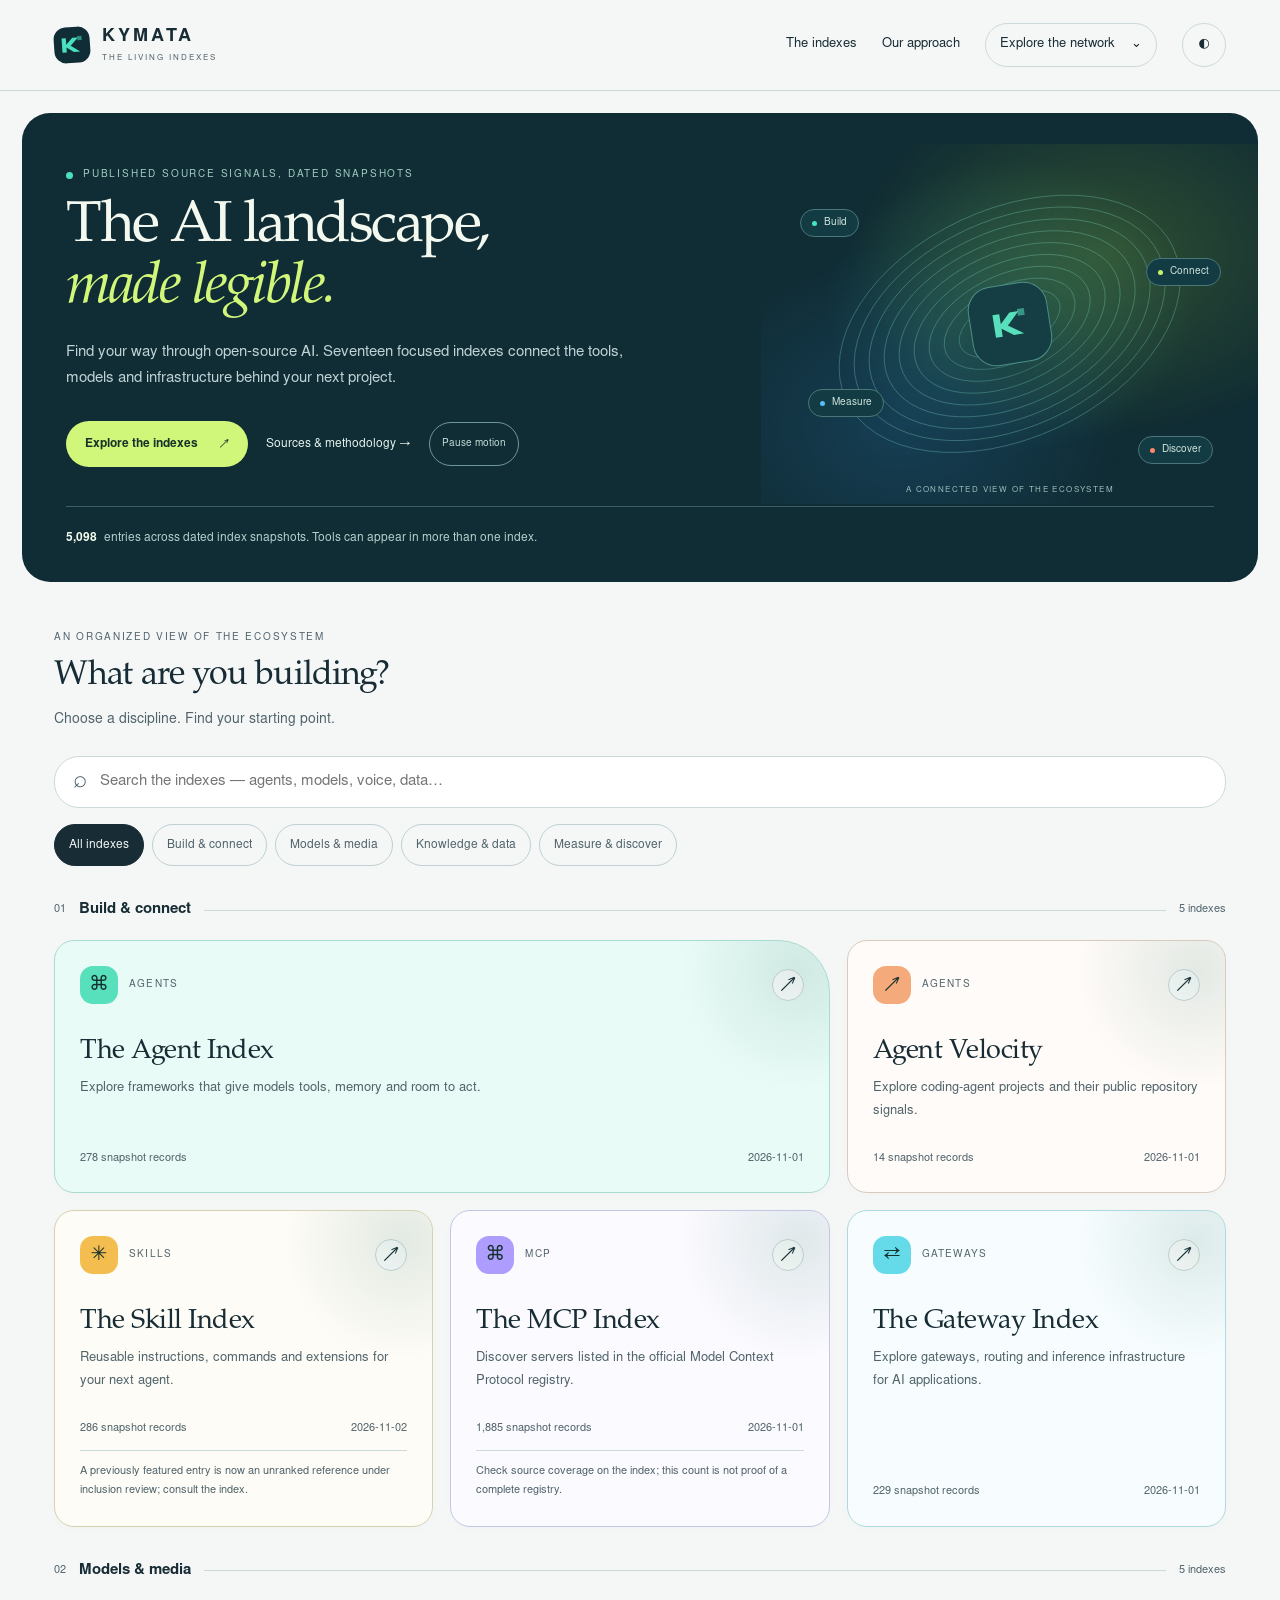
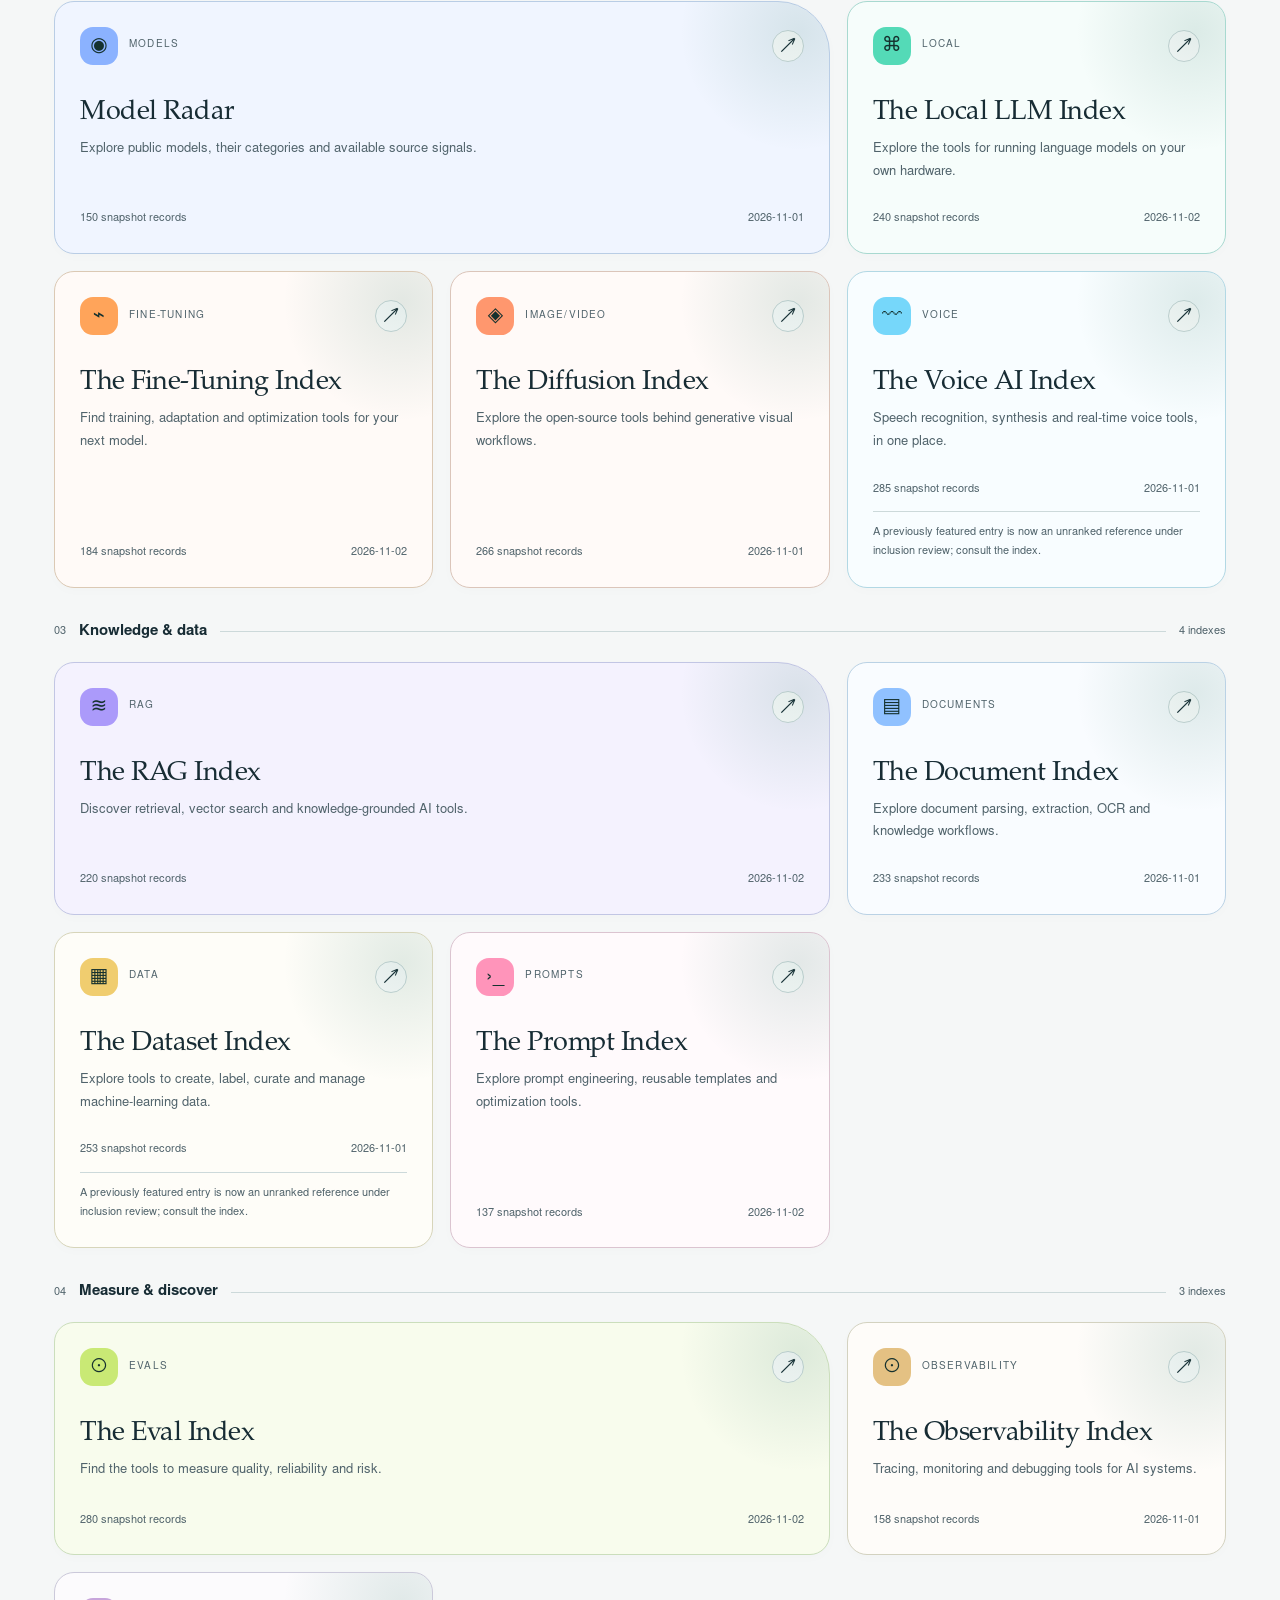
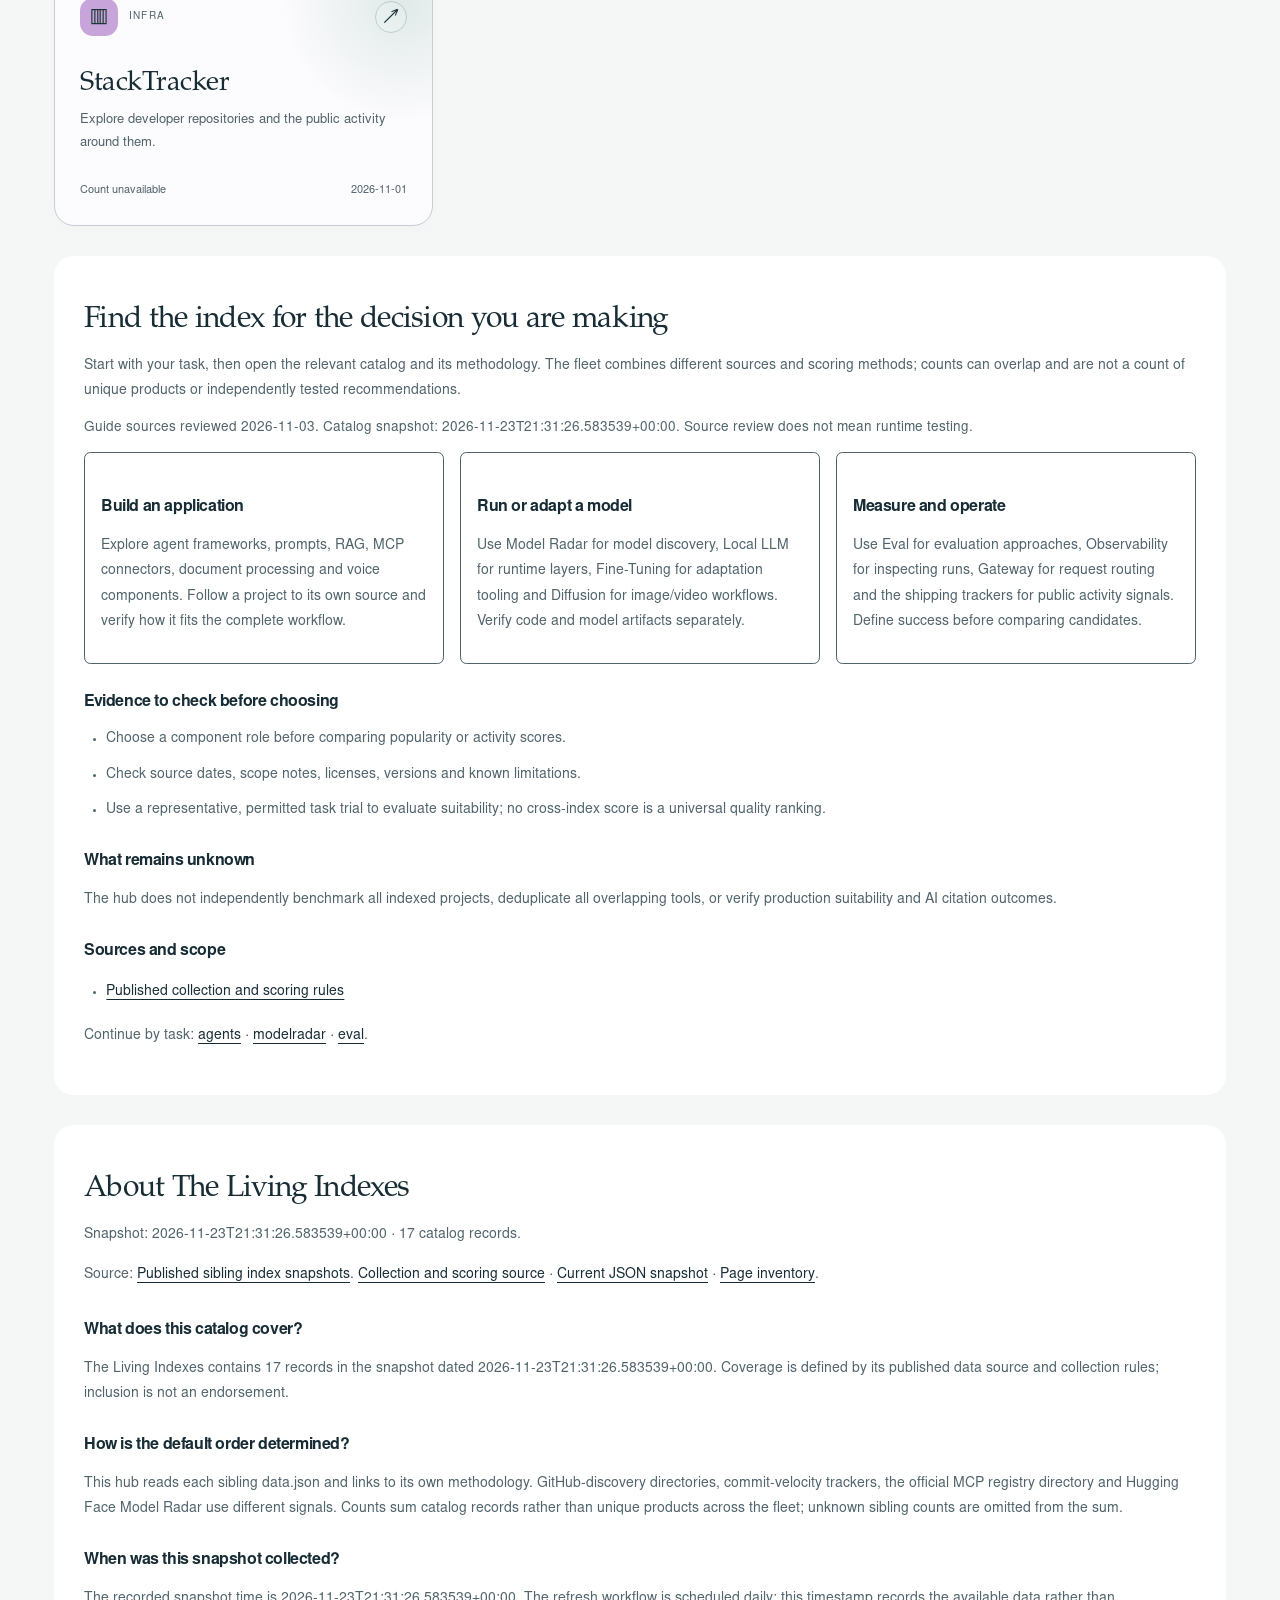
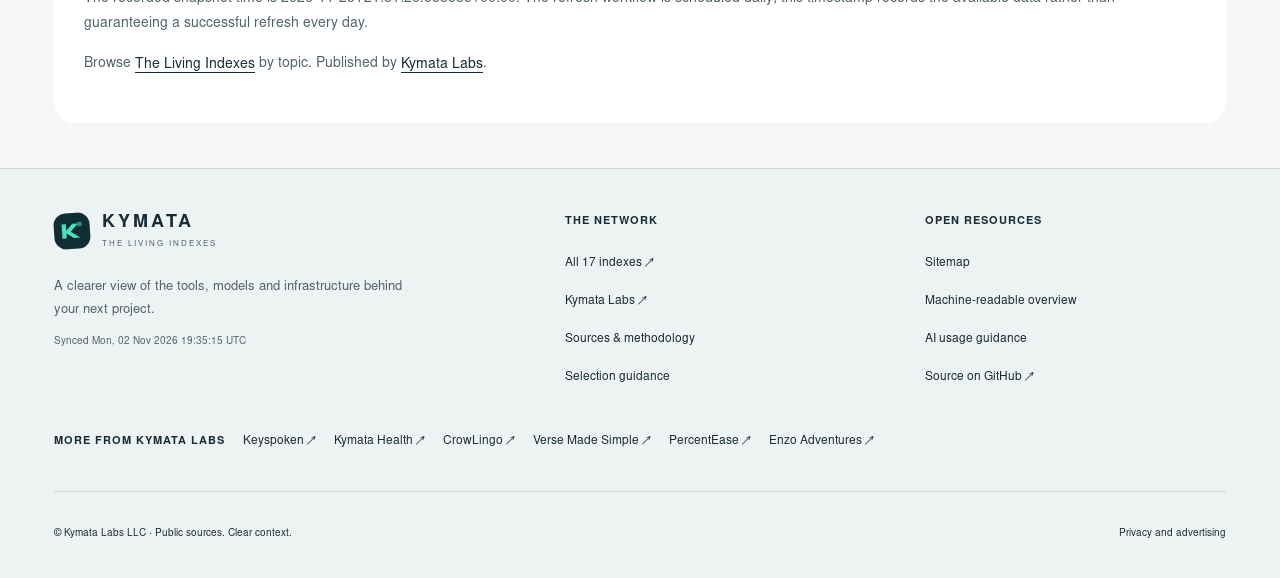
==== commit 46289e93: "data: daily fleet sync (2026-11-23)" ====
--- a/index.html
+++ b/index.html
@@ -26,7 +26,7 @@
 
 
 <!-- catalog:schema:start -->
-<script type="application/ld+json" id="catalog-schema">{"@context":"https://schema.org","@graph":[{"@type":"CollectionPage","@id":"https://indexes.kymatalabs.com/#catalog","url":"https://indexes.kymatalabs.com/","name":"The Living Indexes","dateModified":"2026-11-22","inLanguage":"en","mainEntity":{"@id":"https://indexes.kymatalabs.com/#entries"},"isPartOf":{"@type":"WebSite","url":"https://indexes.kymatalabs.com/","name":"The Living Indexes"}},{"@type":"ItemList","@id":"https://indexes.kymatalabs.com/#entries","name":"The Living Indexes catalog snapshot","numberOfItems":17,"itemListElement":[{"@type":"ListItem","position":1,"url":"https://skill.kymatalabs.com/","name":"The Skill Index"},{"@type":"ListItem","position":2,"url":"https://eval.kymatalabs.com/","name":"The Eval Index"},{"@type":"ListItem","position":3,"url":"https://localllm.kymatalabs.com/","name":"The Local LLM Index"},{"@type":"ListItem","position":4,"url":"https://prompt.kymatalabs.com/","name":"The Prompt Index"},{"@type":"ListItem","position":5,"url":"https://rag.kymatalabs.com/","name":"The RAG Index"},{"@type":"ListItem","position":6,"url":"https://diffusion.kymatalabs.com/","name":"The Diffusion Index"},{"@type":"ListItem","position":7,"url":"https://voice.kymatalabs.com/","name":"The Voice AI Index"},{"@type":"ListItem","position":8,"url":"https://dataset.kymatalabs.com/","name":"The Dataset Index"},{"@type":"ListItem","position":9,"url":"https://finetune.kymatalabs.com/","name":"The Fine-Tuning Index"},{"@type":"ListItem","position":10,"url":"https://gateway.kymatalabs.com/","name":"The Gateway Index"},{"@type":"ListItem","position":11,"url":"https://agents.kymatalabs.com/","name":"The Agent Index"},{"@type":"ListItem","position":12,"url":"https://document.kymatalabs.com/","name":"The Document Index"},{"@type":"ListItem","position":13,"url":"https://observability.kymatalabs.com/","name":"The Observability Index"},{"@type":"ListItem","position":14,"url":"https://stacktracker.kymatalabs.com/","name":"StackTracker"},{"@type":"ListItem","position":15,"url":"https://modelradar.kymatalabs.com/","name":"Model Radar"},{"@type":"ListItem","position":16,"url":"https://mcp.kymatalabs.com/","name":"The MCP Index"},{"@type":"ListItem","position":17,"url":"https://agentvelocity.kymatalabs.com/","name":"Agent Velocity"}]},{"@type":"FAQPage","mainEntity":[{"@type":"Question","name":"What does this catalog cover?","acceptedAnswer":{"@type":"Answer","text":"The Living Indexes contains 17 records in the snapshot dated 2026-11-22T17:13:45.682301+00:00. Coverage is defined by its published data source and collection rules; inclusion is not an endorsement."}},{"@type":"Question","name":"How is the default order determined?","acceptedAnswer":{"@type":"Answer","text":"This hub reads each sibling data.json and links to its own methodology. GitHub-discovery directories, commit-velocity trackers, the official MCP registry directory and Hugging Face Model Radar use different signals. Counts sum catalog records rather than unique products across the fleet; unknown sibling counts are omitted from the sum."}},{"@type":"Question","name":"When was this snapshot collected?","acceptedAnswer":{"@type":"Answer","text":"The recorded snapshot time is 2026-11-22T17:13:45.682301+00:00. The refresh workflow is scheduled daily; this timestamp records the available data rather than guaranteeing a successful refresh every day."}}]}]}</script>
+<script type="application/ld+json" id="catalog-schema">{"@context":"https://schema.org","@graph":[{"@type":"CollectionPage","@id":"https://indexes.kymatalabs.com/#catalog","url":"https://indexes.kymatalabs.com/","name":"The Living Indexes","dateModified":"2026-11-23","inLanguage":"en","mainEntity":{"@id":"https://indexes.kymatalabs.com/#entries"},"isPartOf":{"@type":"WebSite","url":"https://indexes.kymatalabs.com/","name":"The Living Indexes"}},{"@type":"ItemList","@id":"https://indexes.kymatalabs.com/#entries","name":"The Living Indexes catalog snapshot","numberOfItems":17,"itemListElement":[{"@type":"ListItem","position":1,"url":"https://skill.kymatalabs.com/","name":"The Skill Index"},{"@type":"ListItem","position":2,"url":"https://eval.kymatalabs.com/","name":"The Eval Index"},{"@type":"ListItem","position":3,"url":"https://localllm.kymatalabs.com/","name":"The Local LLM Index"},{"@type":"ListItem","position":4,"url":"https://prompt.kymatalabs.com/","name":"The Prompt Index"},{"@type":"ListItem","position":5,"url":"https://rag.kymatalabs.com/","name":"The RAG Index"},{"@type":"ListItem","position":6,"url":"https://diffusion.kymatalabs.com/","name":"The Diffusion Index"},{"@type":"ListItem","position":7,"url":"https://voice.kymatalabs.com/","name":"The Voice AI Index"},{"@type":"ListItem","position":8,"url":"https://dataset.kymatalabs.com/","name":"The Dataset Index"},{"@type":"ListItem","position":9,"url":"https://finetune.kymatalabs.com/","name":"The Fine-Tuning Index"},{"@type":"ListItem","position":10,"url":"https://gateway.kymatalabs.com/","name":"The Gateway Index"},{"@type":"ListItem","position":11,"url":"https://agents.kymatalabs.com/","name":"The Agent Index"},{"@type":"ListItem","position":12,"url":"https://document.kymatalabs.com/","name":"The Document Index"},{"@type":"ListItem","position":13,"url":"https://observability.kymatalabs.com/","name":"The Observability Index"},{"@type":"ListItem","position":14,"url":"https://stacktracker.kymatalabs.com/","name":"StackTracker"},{"@type":"ListItem","position":15,"url":"https://modelradar.kymatalabs.com/","name":"Model Radar"},{"@type":"ListItem","position":16,"url":"https://mcp.kymatalabs.com/","name":"The MCP Index"},{"@type":"ListItem","position":17,"url":"https://agentvelocity.kymatalabs.com/","name":"Agent Velocity"}]},{"@type":"FAQPage","mainEntity":[{"@type":"Question","name":"What does this catalog cover?","acceptedAnswer":{"@type":"Answer","text":"The Living Indexes contains 17 records in the snapshot dated 2026-11-23T21:31:26.583539+00:00. Coverage is defined by its published data source and collection rules; inclusion is not an endorsement."}},{"@type":"Question","name":"How is the default order determined?","acceptedAnswer":{"@type":"Answer","text":"This hub reads each sibling data.json and links to its own methodology. GitHub-discovery directories, commit-velocity trackers, the official MCP registry directory and Hugging Face Model Radar use different signals. Counts sum catalog records rather than unique products across the fleet; unknown sibling counts are omitted from the sum."}},{"@type":"Question","name":"When was this snapshot collected?","acceptedAnswer":{"@type":"Answer","text":"The recorded snapshot time is 2026-11-23T21:31:26.583539+00:00. The refresh workflow is scheduled daily; this timestamp records the available data rather than guaranteeing a successful refresh every day."}}]}]}</script>
 <!-- catalog:schema:end -->
 <link rel="alternate" type="application/json" href="/data.json" title="Current catalog snapshot">
 <script defer src="/guidance.js"></script>
@@ -45,7 +45,7 @@
   </div></section>
 
 <section class="wrap atlas-directory-header" id="choose-index"><div><span class="atlas-eyebrow">An organized view of the ecosystem</span><h2>What are you building?</h2><p>Choose a discipline. Find your starting point.</p></div><label class="atlas-hub-search"><span aria-hidden="true">⌕</span><input type="search" id="atlas-hub-q" placeholder="Search the indexes — agents, models, voice, data…" aria-label="Find an index" disabled></label><div class="atlas-group-filters" aria-label="Filter indexes by discipline"><button type="button" data-atlas-filter="All" aria-pressed="true" disabled>All indexes</button><button type="button" data-atlas-filter="Build &amp; connect" aria-pressed="false" disabled>Build &amp; connect</button><button type="button" data-atlas-filter="Models &amp; media" aria-pressed="false" disabled>Models &amp; media</button><button type="button" data-atlas-filter="Knowledge &amp; data" aria-pressed="false" disabled>Knowledge &amp; data</button><button type="button" data-atlas-filter="Measure &amp; discover" aria-pressed="false" disabled>Measure &amp; discover</button></div></section>
-  <div class="wrap"><div id="grid" class="atlas-directory"><!-- catalog:entries:start --><div class="atlas-directory-groups"><section class="atlas-topic-group" data-atlas-group="Build &amp; connect"><div class="atlas-topic-heading"><span>01</span><h3>Build &amp; connect</h3><span class="atlas-topic-rule"></span><span>5 indexes</span></div><div class="atlas-hub-grid"><a class="card atlas-hub-card" href="https://agents.kymatalabs.com/" data-atlas-key="agent" style="--atlas-card-color:#58dfbc;--atlas-card-ink:#42684f"><div class="atlas-card-top"><span class="atlas-topic-glyph" aria-hidden="true">⌘</span><span class="atlas-topic-tag">Agents</span><span class="atlas-card-arrow" aria-hidden="true">↗</span></div><div class="name">The Agent Index</div><p class="blurb">Explore frameworks that give models tools, memory and room to act.</p><div class="atlas-hub-card-bottom"><span data-atlas-count>278 snapshot records</span><span data-atlas-snapshot>2026-11-07</span></div><div class="atlas-summary-notes"></div></a><a class="card atlas-hub-card" href="https://agentvelocity.kymatalabs.com/" data-atlas-key="agentvel" style="--atlas-card-color:#f5aa7c;--atlas-card-ink:#906045"><div class="atlas-card-top"><span class="atlas-topic-glyph" aria-hidden="true">↗</span><span class="atlas-topic-tag">Agents</span><span class="atlas-card-arrow" aria-hidden="true">↗</span></div><div class="name">Agent Velocity</div><p class="blurb">Explore coding-agent projects and their public repository signals.</p><div class="atlas-hub-card-bottom"><span data-atlas-count>14 snapshot records</span><span data-atlas-snapshot>2026-11-21</span></div><div class="atlas-summary-notes"></div></a><a class="card atlas-hub-card" href="https://skill.kymatalabs.com/" data-atlas-key="skill" style="--atlas-card-color:#f4bd4f;--atlas-card-ink:#986328"><div class="atlas-card-top"><span class="atlas-topic-glyph" aria-hidden="true">✳</span><span class="atlas-topic-tag">Skills</span><span class="atlas-card-arrow" aria-hidden="true">↗</span></div><div class="name">The Skill Index</div><p class="blurb">Reusable instructions, commands and extensions for your next agent.</p><div class="atlas-hub-card-bottom"><span data-atlas-count>280 snapshot records</span><span data-atlas-snapshot>2026-11-07</span></div><div class="atlas-summary-notes"></div></a><a class="card atlas-hub-card" href="https://mcp.kymatalabs.com/" data-atlas-key="mcp" style="--atlas-card-color:#af9cff;--atlas-card-ink:#72569d"><div class="atlas-card-top"><span class="atlas-topic-glyph" aria-hidden="true">⌘</span><span class="atlas-topic-tag">MCP</span><span class="atlas-card-arrow" aria-hidden="true">↗</span></div><div class="name">The MCP Index</div><p class="blurb">Discover servers listed in the official Model Context Protocol registry.</p><div class="atlas-hub-card-bottom"><span data-atlas-count>57,752 snapshot records</span><span data-atlas-snapshot>2026-11-06</span></div><div class="atlas-summary-notes"><p class="summary-note">Check source coverage on the index; this count is not proof of a complete registry.</p></div></a><a class="card atlas-hub-card" href="https://gateway.kymatalabs.com/" data-atlas-key="gateway" style="--atlas-card-color:#65dbe9;--atlas-card-ink:#366966"><div class="atlas-card-top"><span class="atlas-topic-glyph" aria-hidden="true">⇄</span><span class="atlas-topic-tag">Gateways</span><span class="atlas-card-arrow" aria-hidden="true">↗</span></div><div class="name">The Gateway Index</div><p class="blurb">Explore gateways, routing and inference infrastructure for AI applications.</p><div class="atlas-hub-card-bottom"><span data-atlas-count>213 snapshot records</span><span data-atlas-snapshot>2026-11-07</span></div><div class="atlas-summary-notes"></div></a></div></section><section class="atlas-topic-group" data-atlas-group="Models &amp; media"><div class="atlas-topic-heading"><span>02</span><h3>Models &amp; media</h3><span class="atlas-topic-rule"></span><span>5 indexes</span></div><div class="atlas-hub-grid"><a class="card atlas-hub-card" href="https://modelradar.kymatalabs.com/" data-atlas-key="model" style="--atlas-card-color:#8bb2ff;--atlas-card-ink:#4d6299"><div class="atlas-card-top"><span class="atlas-topic-glyph" aria-hidden="true">◉</span><span class="atlas-topic-tag">Models</span><span class="atlas-card-arrow" aria-hidden="true">↗</span></div><div class="name">Model Radar</div><p class="blurb">Explore public models, their categories and available source signals.</p><div class="atlas-hub-card-bottom"><span data-atlas-count>150 snapshot records</span><span data-atlas-snapshot>2026-11-07</span></div><div class="atlas-summary-notes"></div></a><a class="card atlas-hub-card" href="https://localllm.kymatalabs.com/" data-atlas-key="local" style="--atlas-card-color:#54dab7;--atlas-card-ink:#316b66"><div class="atlas-card-top"><span class="atlas-topic-glyph" aria-hidden="true">⌘</span><span class="atlas-topic-tag">Local</span><span class="atlas-card-arrow" aria-hidden="true">↗</span></div><div class="name">The Local LLM Index</div><p class="blurb">Explore the tools for running language models on your own hardware.</p><div class="atlas-hub-card-bottom"><span data-atlas-count>238 snapshot records</span><span data-atlas-snapshot>2026-11-07</span></div><div class="atlas-summary-notes"></div></a><a class="card atlas-hub-card" href="https://finetune.kymatalabs.com/" data-atlas-key="finetune" style="--atlas-card-color:#ffa45a;--atlas-card-ink:#995a2c"><div class="atlas-card-top"><span class="atlas-topic-glyph" aria-hidden="true">⌁</span><span class="atlas-topic-tag">Fine-Tuning</span><span class="atlas-card-arrow" aria-hidden="true">↗</span></div><div class="name">The Fine-Tuning Index</div><p class="blurb">Find training, adaptation and optimization tools for your next model.</p><div class="atlas-hub-card-bottom"><span data-atlas-count>184 snapshot records</span><span data-atlas-snapshot>2026-11-10</span></div><div class="atlas-summary-notes"></div></a><a class="card atlas-hub-card" href="https://diffusion.kymatalabs.com/" data-atlas-key="diffusion" style="--atlas-card-color:#ff976e;--atlas-card-ink:#aa4c44"><div class="atlas-card-top"><span class="atlas-topic-glyph" aria-hidden="true">◈</span><span class="atlas-topic-tag">Image/Video</span><span class="atlas-card-arrow" aria-hidden="true">↗</span></div><div class="name">The Diffusion Index</div><p class="blurb">Explore the open-source tools behind generative visual workflows.</p><div class="atlas-hub-card-bottom"><span data-atlas-count>266 snapshot records</span><span data-atlas-snapshot>2026-11-07</span></div><div class="atlas-summary-notes"></div></a><a class="card atlas-hub-card" href="https://voice.kymatalabs.com/" data-atlas-key="voice" style="--atlas-card-color:#76d7fa;--atlas-card-ink:#2a7092"><div class="atlas-card-top"><span class="atlas-topic-glyph" aria-hidden="true">〰</span><span class="atlas-topic-tag">Voice</span><span class="atlas-card-arrow" aria-hidden="true">↗</span></div><div class="name">The Voice AI Index</div><p class="blurb">Speech recognition, synthesis and real-time voice tools, in one place.</p><div class="atlas-hub-card-bottom"><span data-atlas-count>285 snapshot records</span><span data-atlas-snapshot>2026-11-08</span></div><div class="atlas-summary-notes"></div></a></div></section><section class="atlas-topic-group" data-atlas-group="Knowledge &amp; data"><div class="atlas-topic-heading"><span>03</span><h3>Knowledge &amp; data</h3><span class="atlas-topic-rule"></span><span>4 indexes</span></div><div class="atlas-hub-grid"><a class="card atlas-hub-card" href="https://rag.kymatalabs.com/" data-atlas-key="rag" style="--atlas-card-color:#ab9afa;--atlas-card-ink:#6654a1"><div class="atlas-card-top"><span class="atlas-topic-glyph" aria-hidden="true">≋</span><span class="atlas-topic-tag">RAG</span><span class="atlas-card-arrow" aria-hidden="true">↗</span></div><div class="name">The RAG Index</div><p class="blurb">Discover retrieval, vector search and knowledge-grounded AI tools.</p><div class="atlas-hub-card-bottom"><span data-atlas-count>223 snapshot records</span><span data-atlas-snapshot>2026-11-13</span></div><div class="atlas-summary-notes"></div></a><a class="card atlas-hub-card" href="https://document.kymatalabs.com/" data-atlas-key="document" style="--atlas-card-color:#90c1ff;--atlas-card-ink:#526fa2"><div class="atlas-card-top"><span class="atlas-topic-glyph" aria-hidden="true">▤</span><span class="atlas-topic-tag">Documents</span><span class="atlas-card-arrow" aria-hidden="true">↗</span></div><div class="name">The Document Index</div><p class="blurb">Explore document parsing, extraction, OCR and knowledge workflows.</p><div class="atlas-hub-card-bottom"><span data-atlas-count>232 snapshot records</span><span data-atlas-snapshot>2026-11-08</span></div><div class="atlas-summary-notes"></div></a><a class="card atlas-hub-card" href="https://dataset.kymatalabs.com/" data-atlas-key="dataset" style="--atlas-card-color:#f0cd6f;--atlas-card-ink:#8a6825"><div class="atlas-card-top"><span class="atlas-topic-glyph" aria-hidden="true">▦</span><span class="atlas-topic-tag">Data</span><span class="atlas-card-arrow" aria-hidden="true">↗</span></div><div class="name">The Dataset Index</div><p class="blurb">Explore tools to create, label, curate and manage machine-learning data.</p><div class="atlas-hub-card-bottom"><span data-atlas-count>253 snapshot records</span><span data-atlas-snapshot>2026-11-17</span></div><div class="atlas-summary-notes"></div></a><a class="card atlas-hub-card" href="https://prompt.kymatalabs.com/" data-atlas-key="prompt" style="--atlas-card-color:#ff94ba;--atlas-card-ink:#9a4e67"><div class="atlas-card-top"><span class="atlas-topic-glyph" aria-hidden="true">›_</span><span class="atlas-topic-tag">Prompts</span><span class="atlas-card-arrow" aria-hidden="true">↗</span></div><div class="name">The Prompt Index</div><p class="blurb">Explore prompt engineering, reusable templates and optimization tools.</p><div class="atlas-hub-card-bottom"><span data-atlas-count>138 snapshot records</span><span data-atlas-snapshot>2026-11-10</span></div><div class="atlas-summary-notes"></div></a></div></section><section class="atlas-topic-group" data-atlas-group="Measure &amp; discover"><div class="atlas-topic-heading"><span>04</span><h3>Measure &amp; discover</h3><span class="atlas-topic-rule"></span><span>3 indexes</span></div><div class="atlas-hub-grid"><a class="card atlas-hub-card" href="https://eval.kymatalabs.com/" data-atlas-key="eval" style="--atlas-card-color:#c9e975;--atlas-card-ink:#486f30"><div class="atlas-card-top"><span class="atlas-topic-glyph" aria-hidden="true">⊙</span><span class="atlas-topic-tag">Evals</span><span class="atlas-card-arrow" aria-hidden="true">↗</span></div><div class="name">The Eval Index</div><p class="blurb">Find the tools to measure quality, reliability and risk.</p><div class="atlas-hub-card-bottom"><span data-atlas-count>280 snapshot records</span><span data-atlas-snapshot>2026-11-09</span></div><div class="atlas-summary-notes"></div></a><a class="card atlas-hub-card" href="https://observability.kymatalabs.com/" data-atlas-key="observability" style="--atlas-card-color:#e4c183;--atlas-card-ink:#81623c"><div class="atlas-card-top"><span class="atlas-topic-glyph" aria-hidden="true">⊙</span><span class="atlas-topic-tag">Observability</span><span class="atlas-card-arrow" aria-hidden="true">↗</span></div><div class="name">The Observability Index</div><p class="blurb">Tracing, monitoring and debugging tools for AI systems.</p><div class="atlas-hub-card-bottom"><span data-atlas-count>158 snapshot records</span><span data-atlas-snapshot>2026-11-09</span></div><div class="atlas-summary-notes"></div></a><a class="card atlas-hub-card" href="https://stacktracker.kymatalabs.com/" data-atlas-key="stack" style="--atlas-card-color:#c7a5db;--atlas-card-ink:#75566e"><div class="atlas-card-top"><span class="atlas-topic-glyph" aria-hidden="true">▥</span><span class="atlas-topic-tag">Infra</span><span class="atlas-card-arrow" aria-hidden="true">↗</span></div><div class="name">StackTracker</div><p class="blurb">Explore developer repositories and the public activity around them.</p><div class="atlas-hub-card-bottom"><span data-atlas-count>24 snapshot records</span><span data-atlas-snapshot>2026-11-21</span></div><div class="atlas-summary-notes"></div></a></div></section></div><p id="atlas-hub-empty" hidden>No indexes match. Try a broader search.</p><!-- catalog:entries:end --></div><!-- catalog:pagination:start -->
+  <div class="wrap"><div id="grid" class="atlas-directory"><!-- catalog:entries:start --><div class="atlas-directory-groups"><section class="atlas-topic-group" data-atlas-group="Build &amp; connect"><div class="atlas-topic-heading"><span>01</span><h3>Build &amp; connect</h3><span class="atlas-topic-rule"></span><span>5 indexes</span></div><div class="atlas-hub-grid"><a class="card atlas-hub-card" href="https://agents.kymatalabs.com/" data-atlas-key="agent" style="--atlas-card-color:#58dfbc;--atlas-card-ink:#42684f"><div class="atlas-card-top"><span class="atlas-topic-glyph" aria-hidden="true">⌘</span><span class="atlas-topic-tag">Agents</span><span class="atlas-card-arrow" aria-hidden="true">↗</span></div><div class="name">The Agent Index</div><p class="blurb">Explore frameworks that give models tools, memory and room to act.</p><div class="atlas-hub-card-bottom"><span data-atlas-count>278 snapshot records</span><span data-atlas-snapshot>2026-11-07</span></div><div class="atlas-summary-notes"></div></a><a class="card atlas-hub-card" href="https://agentvelocity.kymatalabs.com/" data-atlas-key="agentvel" style="--atlas-card-color:#f5aa7c;--atlas-card-ink:#906045"><div class="atlas-card-top"><span class="atlas-topic-glyph" aria-hidden="true">↗</span><span class="atlas-topic-tag">Agents</span><span class="atlas-card-arrow" aria-hidden="true">↗</span></div><div class="name">Agent Velocity</div><p class="blurb">Explore coding-agent projects and their public repository signals.</p><div class="atlas-hub-card-bottom"><span data-atlas-count>14 snapshot records</span><span data-atlas-snapshot>2026-11-22</span></div><div class="atlas-summary-notes"></div></a><a class="card atlas-hub-card" href="https://skill.kymatalabs.com/" data-atlas-key="skill" style="--atlas-card-color:#f4bd4f;--atlas-card-ink:#986328"><div class="atlas-card-top"><span class="atlas-topic-glyph" aria-hidden="true">✳</span><span class="atlas-topic-tag">Skills</span><span class="atlas-card-arrow" aria-hidden="true">↗</span></div><div class="name">The Skill Index</div><p class="blurb">Reusable instructions, commands and extensions for your next agent.</p><div class="atlas-hub-card-bottom"><span data-atlas-count>280 snapshot records</span><span data-atlas-snapshot>2026-11-07</span></div><div class="atlas-summary-notes"></div></a><a class="card atlas-hub-card" href="https://mcp.kymatalabs.com/" data-atlas-key="mcp" style="--atlas-card-color:#af9cff;--atlas-card-ink:#72569d"><div class="atlas-card-top"><span class="atlas-topic-glyph" aria-hidden="true">⌘</span><span class="atlas-topic-tag">MCP</span><span class="atlas-card-arrow" aria-hidden="true">↗</span></div><div class="name">The MCP Index</div><p class="blurb">Discover servers listed in the official Model Context Protocol registry.</p><div class="atlas-hub-card-bottom"><span data-atlas-count>57,752 snapshot records</span><span data-atlas-snapshot>2026-11-06</span></div><div class="atlas-summary-notes"><p class="summary-note">Check source coverage on the index; this count is not proof of a complete registry.</p></div></a><a class="card atlas-hub-card" href="https://gateway.kymatalabs.com/" data-atlas-key="gateway" style="--atlas-card-color:#65dbe9;--atlas-card-ink:#366966"><div class="atlas-card-top"><span class="atlas-topic-glyph" aria-hidden="true">⇄</span><span class="atlas-topic-tag">Gateways</span><span class="atlas-card-arrow" aria-hidden="true">↗</span></div><div class="name">The Gateway Index</div><p class="blurb">Explore gateways, routing and inference infrastructure for AI applications.</p><div class="atlas-hub-card-bottom"><span data-atlas-count>213 snapshot records</span><span data-atlas-snapshot>2026-11-07</span></div><div class="atlas-summary-notes"></div></a></div></section><section class="atlas-topic-group" data-atlas-group="Models &amp; media"><div class="atlas-topic-heading"><span>02</span><h3>Models &amp; media</h3><span class="atlas-topic-rule"></span><span>5 indexes</span></div><div class="atlas-hub-grid"><a class="card atlas-hub-card" href="https://modelradar.kymatalabs.com/" data-atlas-key="model" style="--atlas-card-color:#8bb2ff;--atlas-card-ink:#4d6299"><div class="atlas-card-top"><span class="atlas-topic-glyph" aria-hidden="true">◉</span><span class="atlas-topic-tag">Models</span><span class="atlas-card-arrow" aria-hidden="true">↗</span></div><div class="name">Model Radar</div><p class="blurb">Explore public models, their categories and available source signals.</p><div class="atlas-hub-card-bottom"><span data-atlas-count>150 snapshot records</span><span data-atlas-snapshot>2026-11-07</span></div><div class="atlas-summary-notes"></div></a><a class="card atlas-hub-card" href="https://localllm.kymatalabs.com/" data-atlas-key="local" style="--atlas-card-color:#54dab7;--atlas-card-ink:#316b66"><div class="atlas-card-top"><span class="atlas-topic-glyph" aria-hidden="true">⌘</span><span class="atlas-topic-tag">Local</span><span class="atlas-card-arrow" aria-hidden="true">↗</span></div><div class="name">The Local LLM Index</div><p class="blurb">Explore the tools for running language models on your own hardware.</p><div class="atlas-hub-card-bottom"><span data-atlas-count>238 snapshot records</span><span data-atlas-snapshot>2026-11-07</span></div><div class="atlas-summary-notes"></div></a><a class="card atlas-hub-card" href="https://finetune.kymatalabs.com/" data-atlas-key="finetune" style="--atlas-card-color:#ffa45a;--atlas-card-ink:#995a2c"><div class="atlas-card-top"><span class="atlas-topic-glyph" aria-hidden="true">⌁</span><span class="atlas-topic-tag">Fine-Tuning</span><span class="atlas-card-arrow" aria-hidden="true">↗</span></div><div class="name">The Fine-Tuning Index</div><p class="blurb">Find training, adaptation and optimization tools for your next model.</p><div class="atlas-hub-card-bottom"><span data-atlas-count>184 snapshot records</span><span data-atlas-snapshot>2026-11-10</span></div><div class="atlas-summary-notes"></div></a><a class="card atlas-hub-card" href="https://diffusion.kymatalabs.com/" data-atlas-key="diffusion" style="--atlas-card-color:#ff976e;--atlas-card-ink:#aa4c44"><div class="atlas-card-top"><span class="atlas-topic-glyph" aria-hidden="true">◈</span><span class="atlas-topic-tag">Image/Video</span><span class="atlas-card-arrow" aria-hidden="true">↗</span></div><div class="name">The Diffusion Index</div><p class="blurb">Explore the open-source tools behind generative visual workflows.</p><div class="atlas-hub-card-bottom"><span data-atlas-count>266 snapshot records</span><span data-atlas-snapshot>2026-11-07</span></div><div class="atlas-summary-notes"></div></a><a class="card atlas-hub-card" href="https://voice.kymatalabs.com/" data-atlas-key="voice" style="--atlas-card-color:#76d7fa;--atlas-card-ink:#2a7092"><div class="atlas-card-top"><span class="atlas-topic-glyph" aria-hidden="true">〰</span><span class="atlas-topic-tag">Voice</span><span class="atlas-card-arrow" aria-hidden="true">↗</span></div><div class="name">The Voice AI Index</div><p class="blurb">Speech recognition, synthesis and real-time voice tools, in one place.</p><div class="atlas-hub-card-bottom"><span data-atlas-count>285 snapshot records</span><span data-atlas-snapshot>2026-11-08</span></div><div class="atlas-summary-notes"></div></a></div></section><section class="atlas-topic-group" data-atlas-group="Knowledge &amp; data"><div class="atlas-topic-heading"><span>03</span><h3>Knowledge &amp; data</h3><span class="atlas-topic-rule"></span><span>4 indexes</span></div><div class="atlas-hub-grid"><a class="card atlas-hub-card" href="https://rag.kymatalabs.com/" data-atlas-key="rag" style="--atlas-card-color:#ab9afa;--atlas-card-ink:#6654a1"><div class="atlas-card-top"><span class="atlas-topic-glyph" aria-hidden="true">≋</span><span class="atlas-topic-tag">RAG</span><span class="atlas-card-arrow" aria-hidden="true">↗</span></div><div class="name">The RAG Index</div><p class="blurb">Discover retrieval, vector search and knowledge-grounded AI tools.</p><div class="atlas-hub-card-bottom"><span data-atlas-count>223 snapshot records</span><span data-atlas-snapshot>2026-11-13</span></div><div class="atlas-summary-notes"></div></a><a class="card atlas-hub-card" href="https://document.kymatalabs.com/" data-atlas-key="document" style="--atlas-card-color:#90c1ff;--atlas-card-ink:#526fa2"><div class="atlas-card-top"><span class="atlas-topic-glyph" aria-hidden="true">▤</span><span class="atlas-topic-tag">Documents</span><span class="atlas-card-arrow" aria-hidden="true">↗</span></div><div class="name">The Document Index</div><p class="blurb">Explore document parsing, extraction, OCR and knowledge workflows.</p><div class="atlas-hub-card-bottom"><span data-atlas-count>232 snapshot records</span><span data-atlas-snapshot>2026-11-08</span></div><div class="atlas-summary-notes"></div></a><a class="card atlas-hub-card" href="https://dataset.kymatalabs.com/" data-atlas-key="dataset" style="--atlas-card-color:#f0cd6f;--atlas-card-ink:#8a6825"><div class="atlas-card-top"><span class="atlas-topic-glyph" aria-hidden="true">▦</span><span class="atlas-topic-tag">Data</span><span class="atlas-card-arrow" aria-hidden="true">↗</span></div><div class="name">The Dataset Index</div><p class="blurb">Explore tools to create, label, curate and manage machine-learning data.</p><div class="atlas-hub-card-bottom"><span data-atlas-count>253 snapshot records</span><span data-atlas-snapshot>2026-11-17</span></div><div class="atlas-summary-notes"></div></a><a class="card atlas-hub-card" href="https://prompt.kymatalabs.com/" data-atlas-key="prompt" style="--atlas-card-color:#ff94ba;--atlas-card-ink:#9a4e67"><div class="atlas-card-top"><span class="atlas-topic-glyph" aria-hidden="true">›_</span><span class="atlas-topic-tag">Prompts</span><span class="atlas-card-arrow" aria-hidden="true">↗</span></div><div class="name">The Prompt Index</div><p class="blurb">Explore prompt engineering, reusable templates and optimization tools.</p><div class="atlas-hub-card-bottom"><span data-atlas-count>138 snapshot records</span><span data-atlas-snapshot>2026-11-10</span></div><div class="atlas-summary-notes"></div></a></div></section><section class="atlas-topic-group" data-atlas-group="Measure &amp; discover"><div class="atlas-topic-heading"><span>04</span><h3>Measure &amp; discover</h3><span class="atlas-topic-rule"></span><span>3 indexes</span></div><div class="atlas-hub-grid"><a class="card atlas-hub-card" href="https://eval.kymatalabs.com/" data-atlas-key="eval" style="--atlas-card-color:#c9e975;--atlas-card-ink:#486f30"><div class="atlas-card-top"><span class="atlas-topic-glyph" aria-hidden="true">⊙</span><span class="atlas-topic-tag">Evals</span><span class="atlas-card-arrow" aria-hidden="true">↗</span></div><div class="name">The Eval Index</div><p class="blurb">Find the tools to measure quality, reliability and risk.</p><div class="atlas-hub-card-bottom"><span data-atlas-count>280 snapshot records</span><span data-atlas-snapshot>2026-11-09</span></div><div class="atlas-summary-notes"></div></a><a class="card atlas-hub-card" href="https://observability.kymatalabs.com/" data-atlas-key="observability" style="--atlas-card-color:#e4c183;--atlas-card-ink:#81623c"><div class="atlas-card-top"><span class="atlas-topic-glyph" aria-hidden="true">⊙</span><span class="atlas-topic-tag">Observability</span><span class="atlas-card-arrow" aria-hidden="true">↗</span></div><div class="name">The Observability Index</div><p class="blurb">Tracing, monitoring and debugging tools for AI systems.</p><div class="atlas-hub-card-bottom"><span data-atlas-count>158 snapshot records</span><span data-atlas-snapshot>2026-11-09</span></div><div class="atlas-summary-notes"></div></a><a class="card atlas-hub-card" href="https://stacktracker.kymatalabs.com/" data-atlas-key="stack" style="--atlas-card-color:#c7a5db;--atlas-card-ink:#75566e"><div class="atlas-card-top"><span class="atlas-topic-glyph" aria-hidden="true">▥</span><span class="atlas-topic-tag">Infra</span><span class="atlas-card-arrow" aria-hidden="true">↗</span></div><div class="name">StackTracker</div><p class="blurb">Explore developer repositories and the public activity around them.</p><div class="atlas-hub-card-bottom"><span data-atlas-count>24 snapshot records</span><span data-atlas-snapshot>2026-11-22</span></div><div class="atlas-summary-notes"></div></a></div></section></div><p id="atlas-hub-empty" hidden>No indexes match. Try a broader search.</p><!-- catalog:entries:end --></div><!-- catalog:pagination:start -->
 
 <!-- catalog:pagination:end --></div>
 
@@ -54,7 +54,7 @@
 <!-- catalog:about:start -->
 <section class="catalog-about selection-guide" id="catalog-guidance"><h2>Find the index for the decision you are making</h2>
 <p>Start with your task, then open the relevant catalog and its methodology. The fleet combines different sources and scoring methods; counts can overlap and are not a count of unique products or independently tested recommendations.</p>
-<p class="guide-date">Guide sources reviewed <time datetime="2026-11-03">2026-11-03</time>. Catalog snapshot: <time datetime="2026-11-22T17:13:45.682301+00:00">2026-11-22T17:13:45.682301+00:00</time>. Source review does not mean runtime testing.</p>
+<p class="guide-date">Guide sources reviewed <time datetime="2026-11-03">2026-11-03</time>. Catalog snapshot: <time datetime="2026-11-23T21:31:26.583539+00:00">2026-11-23T21:31:26.583539+00:00</time>. Source review does not mean runtime testing.</p>
 <div class="selection-choices">
 <div><h3>Build an application</h3><p>Explore agent frameworks, prompts, RAG, MCP connectors, document processing and voice components. Follow a project to its own source and verify how it fits the complete workflow.</p>
 </div>
@@ -70,7 +70,7 @@
 <h3>What remains unknown</h3><p>The hub does not independently benchmark all indexed projects, deduplicate all overlapping tools, or verify production suitability and AI citation outcomes.</p>
 <h3>Sources and scope</h3><ul>
 <li><a href="https://github.com/tekvisions/living-indexes/blob/6771b3bc6c3f7eee1cd027d7d735d3c9dcc5f8d9/build_data.py">Published collection and scoring rules</a></li>
-</ul><p>Continue by task: <a href="https://agents.kymatalabs.com/">agents</a> · <a href="https://modelradar.kymatalabs.com/">modelradar</a> · <a href="https://eval.kymatalabs.com/">eval</a>.</p></section><section class="catalog-about" id="catalog-methodology"><h2>About The Living Indexes</h2><p>Snapshot: <time datetime="2026-11-22T17:13:45.682301+00:00">2026-11-22T17:13:45.682301+00:00</time> · 17 catalog records.</p><p>Source: <a href="https://indexes.kymatalabs.com/">Published sibling index snapshots</a>. <a href="https://github.com/tekvisions/living-indexes/blob/main/build_data.py">Collection and scoring source</a> · <a href="/data.json">Current JSON snapshot</a> · <a href="/sitemap.xml">Page inventory</a>.</p><h3>What does this catalog cover?</h3><p>The Living Indexes contains 17 records in the snapshot dated 2026-11-22T17:13:45.682301+00:00. Coverage is defined by its published data source and collection rules; inclusion is not an endorsement.</p><h3>How is the default order determined?</h3><p>This hub reads each sibling data.json and links to its own methodology. GitHub-discovery directories, commit-velocity trackers, the official MCP registry directory and Hugging Face Model Radar use different signals. Counts sum catalog records rather than unique products across the fleet; unknown sibling counts are omitted from the sum.</p><h3>When was this snapshot collected?</h3><p>The recorded snapshot time is 2026-11-22T17:13:45.682301+00:00. The refresh workflow is scheduled daily; this timestamp records the available data rather than guaranteeing a successful refresh every day.</p><p>Browse <a href="https://indexes.kymatalabs.com/">The Living Indexes</a> by topic. Published by <a href="https://www.kymatalabs.com/">Kymata Labs</a>.</p></section>
+</ul><p>Continue by task: <a href="https://agents.kymatalabs.com/">agents</a> · <a href="https://modelradar.kymatalabs.com/">modelradar</a> · <a href="https://eval.kymatalabs.com/">eval</a>.</p></section><section class="catalog-about" id="catalog-methodology"><h2>About The Living Indexes</h2><p>Snapshot: <time datetime="2026-11-23T21:31:26.583539+00:00">2026-11-23T21:31:26.583539+00:00</time> · 17 catalog records.</p><p>Source: <a href="https://indexes.kymatalabs.com/">Published sibling index snapshots</a>. <a href="https://github.com/tekvisions/living-indexes/blob/main/build_data.py">Collection and scoring source</a> · <a href="/data.json">Current JSON snapshot</a> · <a href="/sitemap.xml">Page inventory</a>.</p><h3>What does this catalog cover?</h3><p>The Living Indexes contains 17 records in the snapshot dated 2026-11-23T21:31:26.583539+00:00. Coverage is defined by its published data source and collection rules; inclusion is not an endorsement.</p><h3>How is the default order determined?</h3><p>This hub reads each sibling data.json and links to its own methodology. GitHub-discovery directories, commit-velocity trackers, the official MCP registry directory and Hugging Face Model Radar use different signals. Counts sum catalog records rather than unique products across the fleet; unknown sibling counts are omitted from the sum.</p><h3>When was this snapshot collected?</h3><p>The recorded snapshot time is 2026-11-23T21:31:26.583539+00:00. The refresh workflow is scheduled daily; this timestamp records the available data rather than guaranteeing a successful refresh every day.</p><p>Browse <a href="https://indexes.kymatalabs.com/">The Living Indexes</a> by topic. Published by <a href="https://www.kymatalabs.com/">Kymata Labs</a>.</p></section>
 <!-- catalog:about:end -->
 </main>
 <aside data-portfolio-ad="after-content" aria-label="Advertisement" hidden></aside>
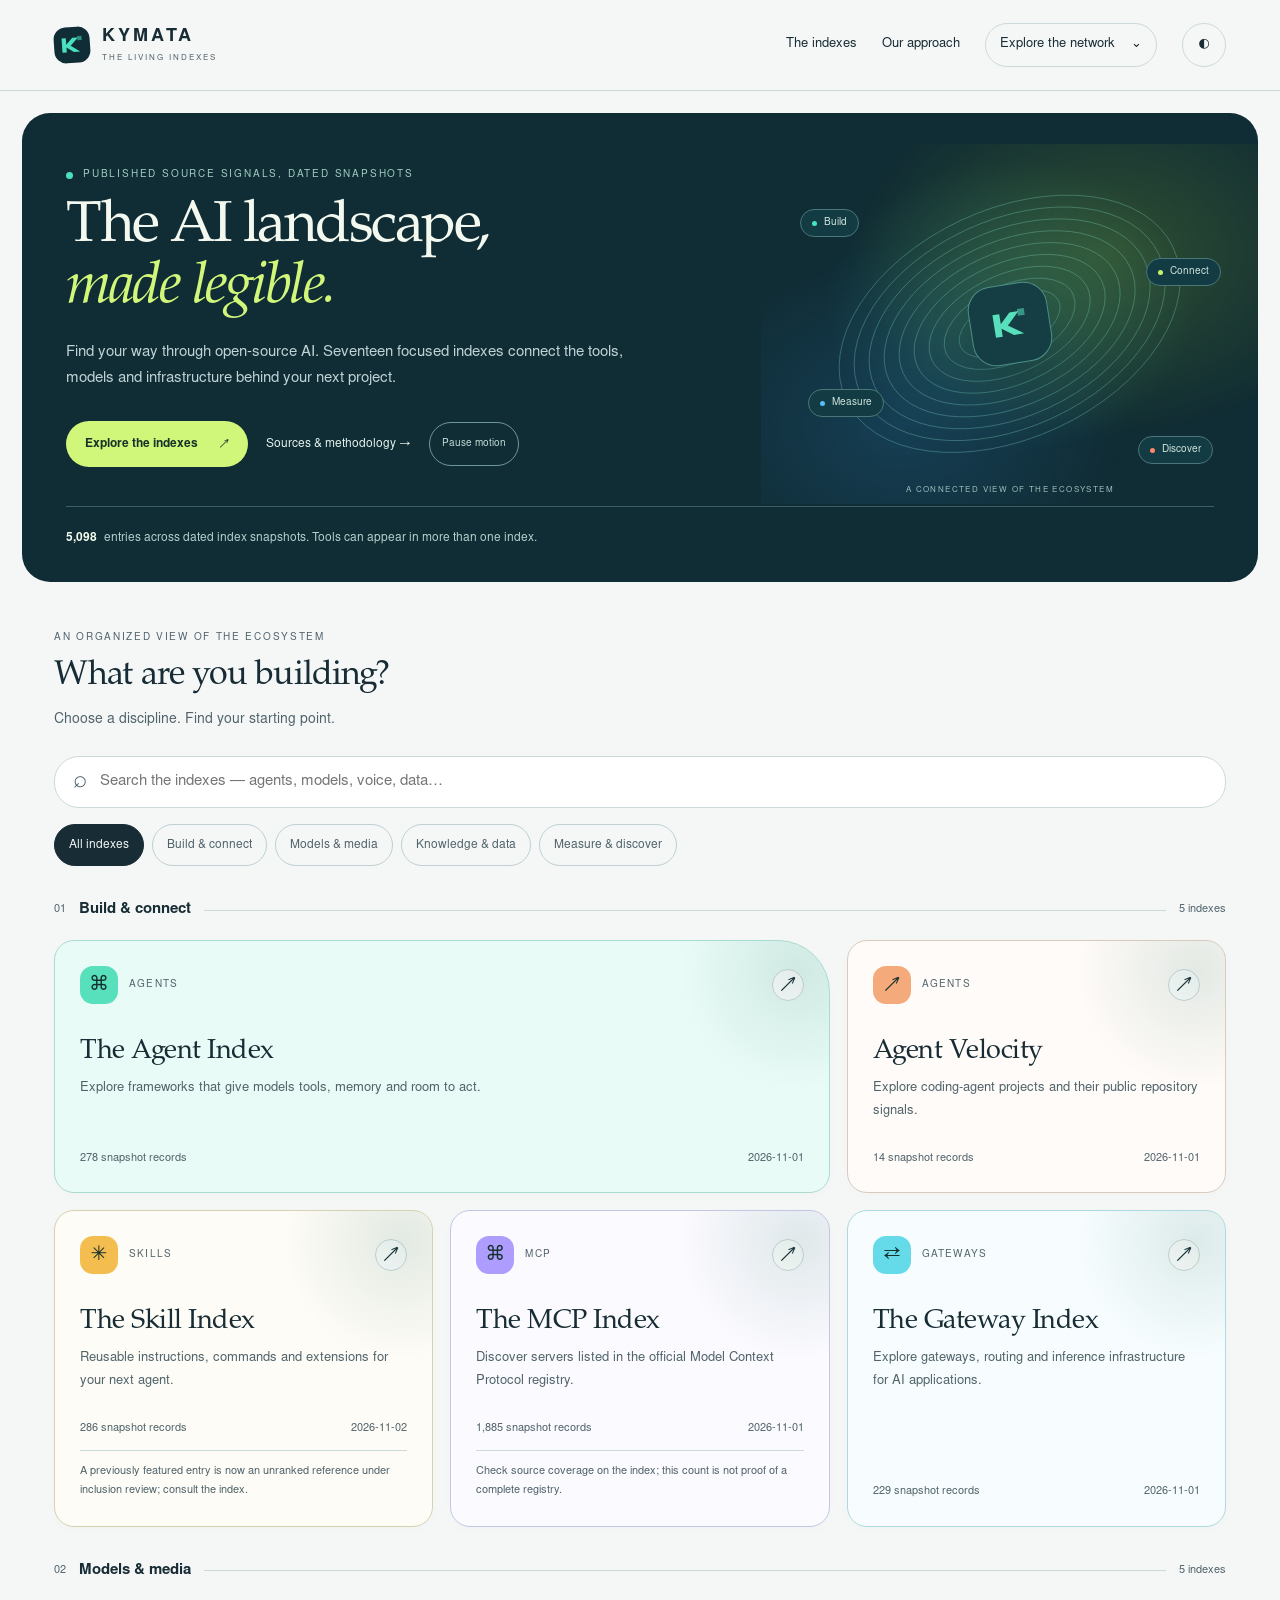
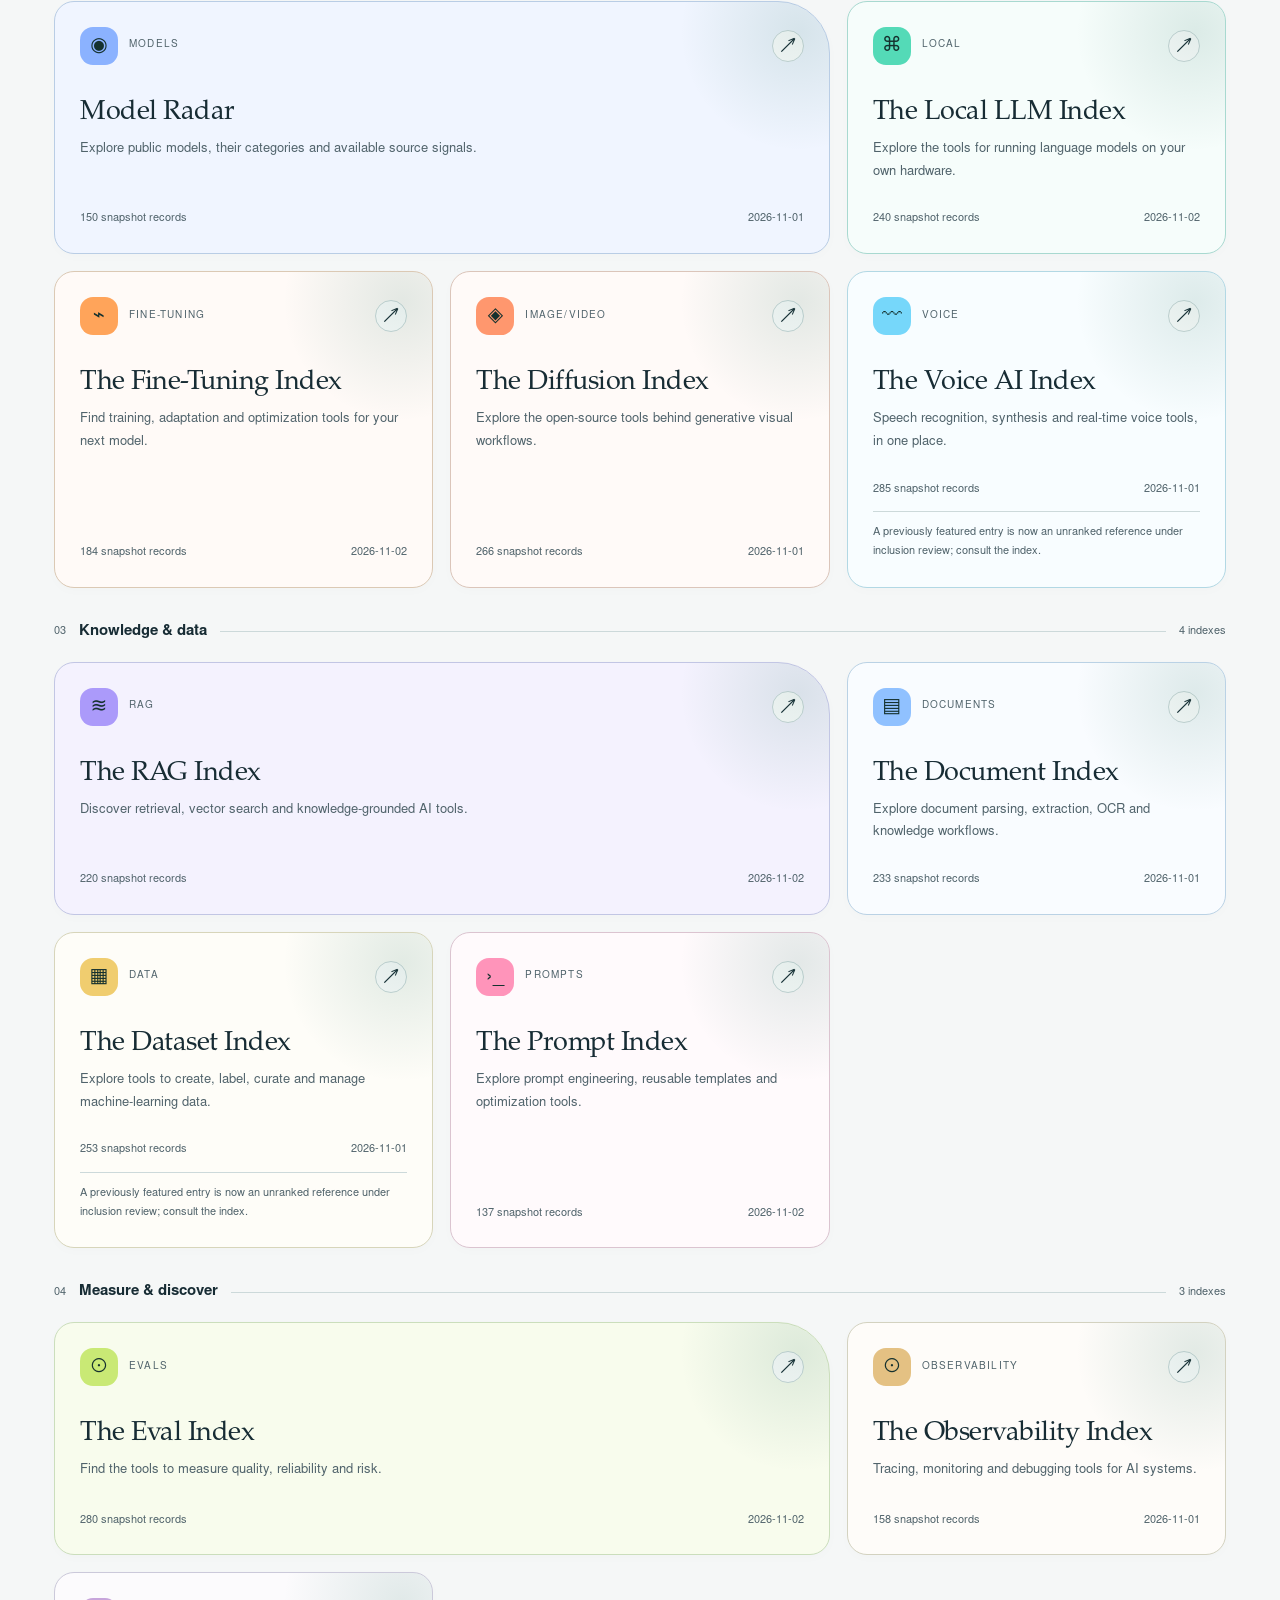
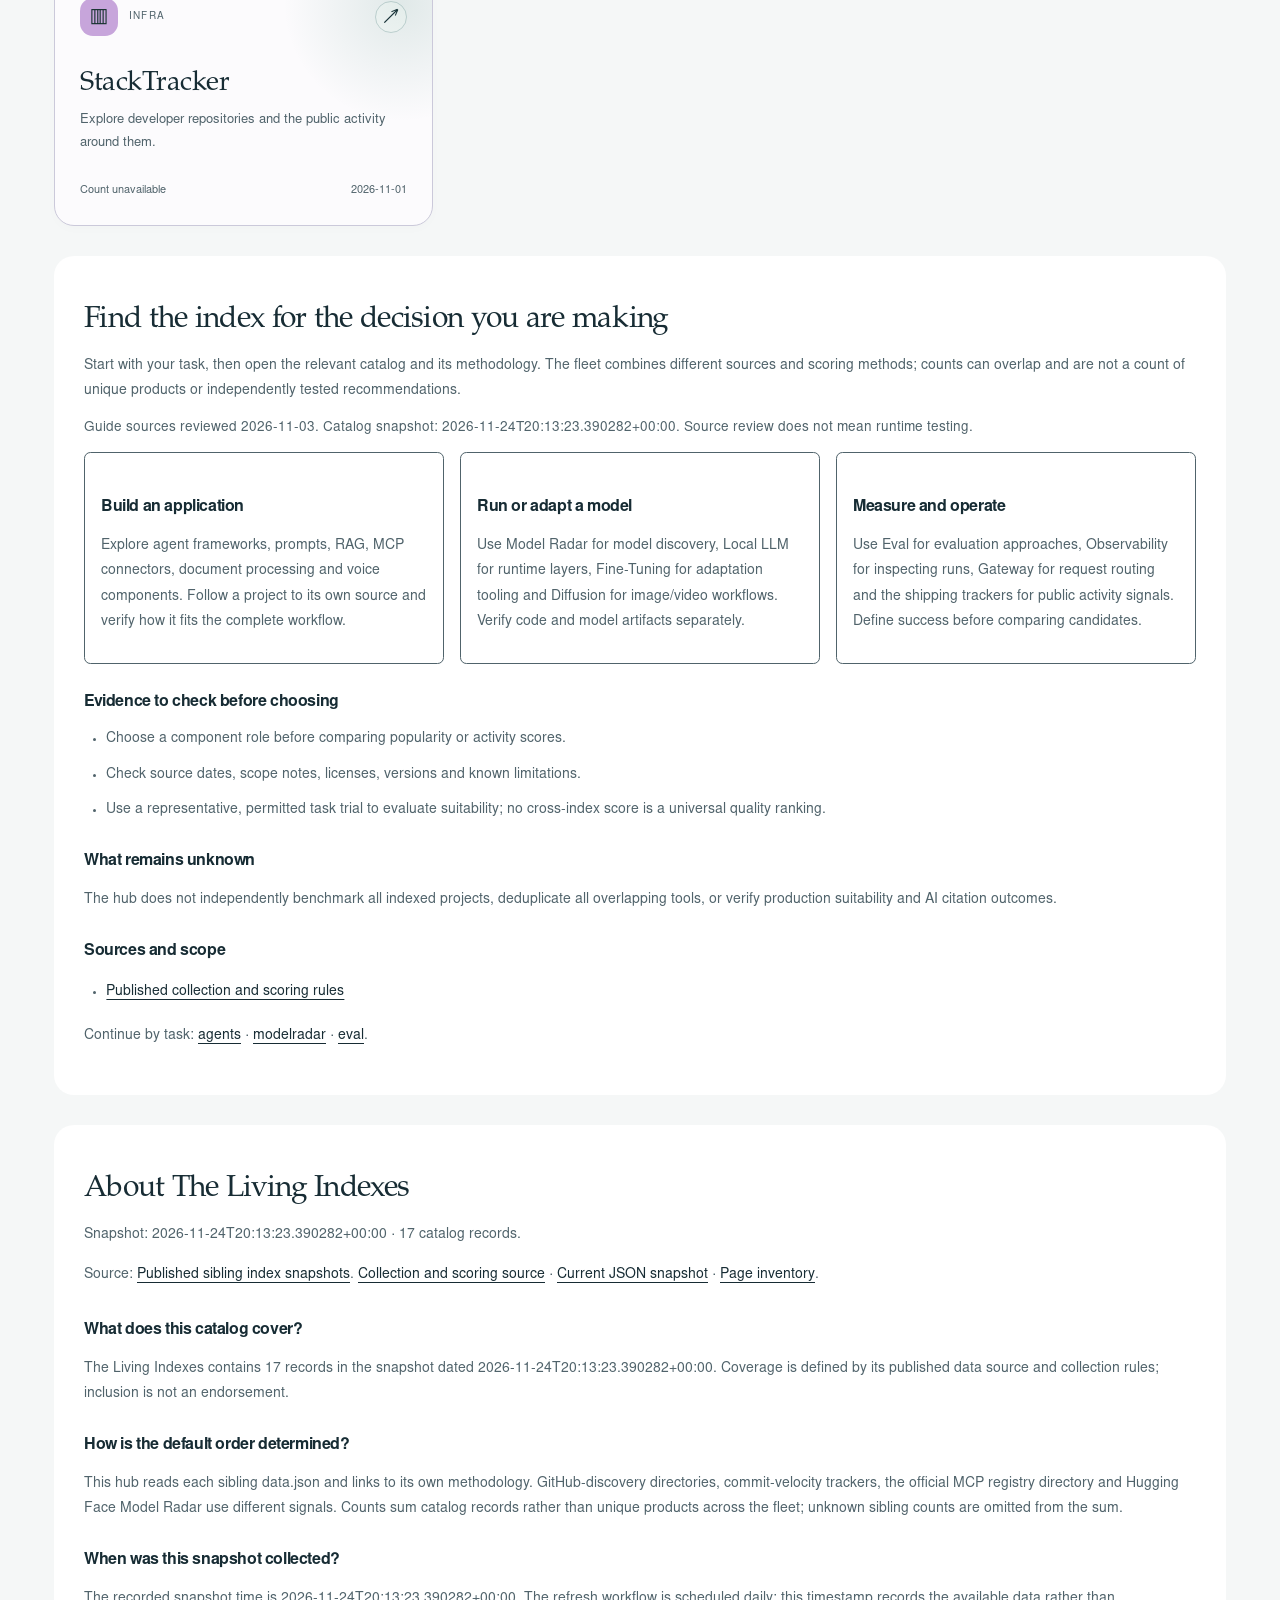
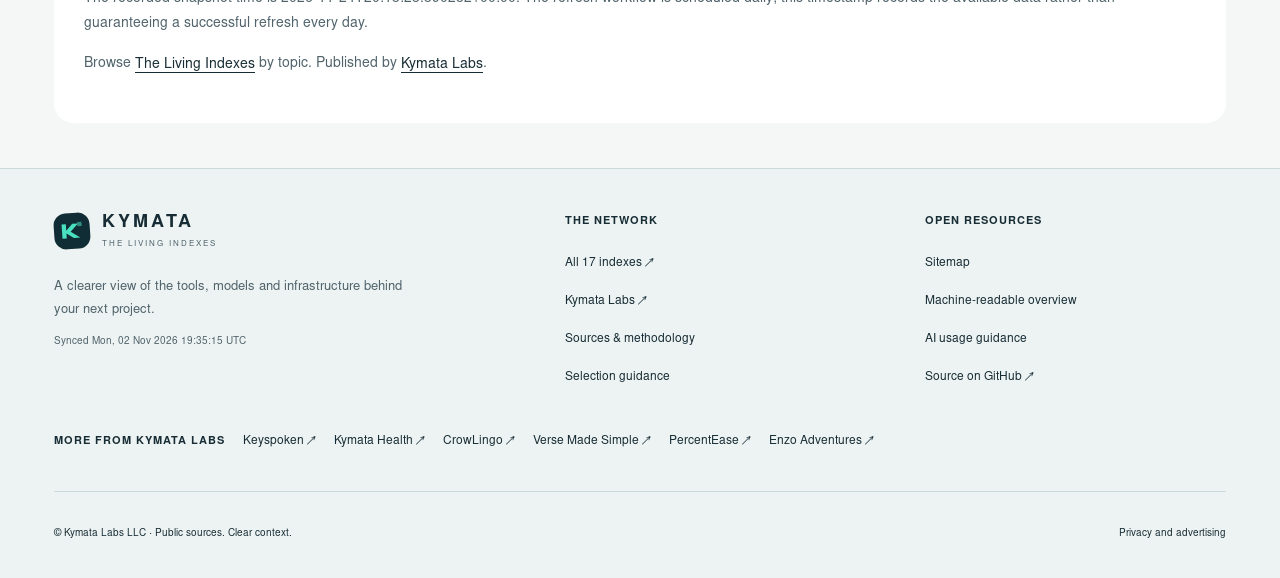
==== commit 75e98550: "data: daily fleet sync (2026-11-24)" ====
--- a/index.html
+++ b/index.html
@@ -26,7 +26,7 @@
 
 
 <!-- catalog:schema:start -->
-<script type="application/ld+json" id="catalog-schema">{"@context":"https://schema.org","@graph":[{"@type":"CollectionPage","@id":"https://indexes.kymatalabs.com/#catalog","url":"https://indexes.kymatalabs.com/","name":"The Living Indexes","dateModified":"2026-11-23","inLanguage":"en","mainEntity":{"@id":"https://indexes.kymatalabs.com/#entries"},"isPartOf":{"@type":"WebSite","url":"https://indexes.kymatalabs.com/","name":"The Living Indexes"}},{"@type":"ItemList","@id":"https://indexes.kymatalabs.com/#entries","name":"The Living Indexes catalog snapshot","numberOfItems":17,"itemListElement":[{"@type":"ListItem","position":1,"url":"https://skill.kymatalabs.com/","name":"The Skill Index"},{"@type":"ListItem","position":2,"url":"https://eval.kymatalabs.com/","name":"The Eval Index"},{"@type":"ListItem","position":3,"url":"https://localllm.kymatalabs.com/","name":"The Local LLM Index"},{"@type":"ListItem","position":4,"url":"https://prompt.kymatalabs.com/","name":"The Prompt Index"},{"@type":"ListItem","position":5,"url":"https://rag.kymatalabs.com/","name":"The RAG Index"},{"@type":"ListItem","position":6,"url":"https://diffusion.kymatalabs.com/","name":"The Diffusion Index"},{"@type":"ListItem","position":7,"url":"https://voice.kymatalabs.com/","name":"The Voice AI Index"},{"@type":"ListItem","position":8,"url":"https://dataset.kymatalabs.com/","name":"The Dataset Index"},{"@type":"ListItem","position":9,"url":"https://finetune.kymatalabs.com/","name":"The Fine-Tuning Index"},{"@type":"ListItem","position":10,"url":"https://gateway.kymatalabs.com/","name":"The Gateway Index"},{"@type":"ListItem","position":11,"url":"https://agents.kymatalabs.com/","name":"The Agent Index"},{"@type":"ListItem","position":12,"url":"https://document.kymatalabs.com/","name":"The Document Index"},{"@type":"ListItem","position":13,"url":"https://observability.kymatalabs.com/","name":"The Observability Index"},{"@type":"ListItem","position":14,"url":"https://stacktracker.kymatalabs.com/","name":"StackTracker"},{"@type":"ListItem","position":15,"url":"https://modelradar.kymatalabs.com/","name":"Model Radar"},{"@type":"ListItem","position":16,"url":"https://mcp.kymatalabs.com/","name":"The MCP Index"},{"@type":"ListItem","position":17,"url":"https://agentvelocity.kymatalabs.com/","name":"Agent Velocity"}]},{"@type":"FAQPage","mainEntity":[{"@type":"Question","name":"What does this catalog cover?","acceptedAnswer":{"@type":"Answer","text":"The Living Indexes contains 17 records in the snapshot dated 2026-11-23T21:31:26.583539+00:00. Coverage is defined by its published data source and collection rules; inclusion is not an endorsement."}},{"@type":"Question","name":"How is the default order determined?","acceptedAnswer":{"@type":"Answer","text":"This hub reads each sibling data.json and links to its own methodology. GitHub-discovery directories, commit-velocity trackers, the official MCP registry directory and Hugging Face Model Radar use different signals. Counts sum catalog records rather than unique products across the fleet; unknown sibling counts are omitted from the sum."}},{"@type":"Question","name":"When was this snapshot collected?","acceptedAnswer":{"@type":"Answer","text":"The recorded snapshot time is 2026-11-23T21:31:26.583539+00:00. The refresh workflow is scheduled daily; this timestamp records the available data rather than guaranteeing a successful refresh every day."}}]}]}</script>
+<script type="application/ld+json" id="catalog-schema">{"@context":"https://schema.org","@graph":[{"@type":"CollectionPage","@id":"https://indexes.kymatalabs.com/#catalog","url":"https://indexes.kymatalabs.com/","name":"The Living Indexes","dateModified":"2026-11-24","inLanguage":"en","mainEntity":{"@id":"https://indexes.kymatalabs.com/#entries"},"isPartOf":{"@type":"WebSite","url":"https://indexes.kymatalabs.com/","name":"The Living Indexes"}},{"@type":"ItemList","@id":"https://indexes.kymatalabs.com/#entries","name":"The Living Indexes catalog snapshot","numberOfItems":17,"itemListElement":[{"@type":"ListItem","position":1,"url":"https://skill.kymatalabs.com/","name":"The Skill Index"},{"@type":"ListItem","position":2,"url":"https://eval.kymatalabs.com/","name":"The Eval Index"},{"@type":"ListItem","position":3,"url":"https://localllm.kymatalabs.com/","name":"The Local LLM Index"},{"@type":"ListItem","position":4,"url":"https://prompt.kymatalabs.com/","name":"The Prompt Index"},{"@type":"ListItem","position":5,"url":"https://rag.kymatalabs.com/","name":"The RAG Index"},{"@type":"ListItem","position":6,"url":"https://diffusion.kymatalabs.com/","name":"The Diffusion Index"},{"@type":"ListItem","position":7,"url":"https://voice.kymatalabs.com/","name":"The Voice AI Index"},{"@type":"ListItem","position":8,"url":"https://dataset.kymatalabs.com/","name":"The Dataset Index"},{"@type":"ListItem","position":9,"url":"https://finetune.kymatalabs.com/","name":"The Fine-Tuning Index"},{"@type":"ListItem","position":10,"url":"https://gateway.kymatalabs.com/","name":"The Gateway Index"},{"@type":"ListItem","position":11,"url":"https://agents.kymatalabs.com/","name":"The Agent Index"},{"@type":"ListItem","position":12,"url":"https://document.kymatalabs.com/","name":"The Document Index"},{"@type":"ListItem","position":13,"url":"https://observability.kymatalabs.com/","name":"The Observability Index"},{"@type":"ListItem","position":14,"url":"https://stacktracker.kymatalabs.com/","name":"StackTracker"},{"@type":"ListItem","position":15,"url":"https://modelradar.kymatalabs.com/","name":"Model Radar"},{"@type":"ListItem","position":16,"url":"https://mcp.kymatalabs.com/","name":"The MCP Index"},{"@type":"ListItem","position":17,"url":"https://agentvelocity.kymatalabs.com/","name":"Agent Velocity"}]},{"@type":"FAQPage","mainEntity":[{"@type":"Question","name":"What does this catalog cover?","acceptedAnswer":{"@type":"Answer","text":"The Living Indexes contains 17 records in the snapshot dated 2026-11-24T20:13:23.390282+00:00. Coverage is defined by its published data source and collection rules; inclusion is not an endorsement."}},{"@type":"Question","name":"How is the default order determined?","acceptedAnswer":{"@type":"Answer","text":"This hub reads each sibling data.json and links to its own methodology. GitHub-discovery directories, commit-velocity trackers, the official MCP registry directory and Hugging Face Model Radar use different signals. Counts sum catalog records rather than unique products across the fleet; unknown sibling counts are omitted from the sum."}},{"@type":"Question","name":"When was this snapshot collected?","acceptedAnswer":{"@type":"Answer","text":"The recorded snapshot time is 2026-11-24T20:13:23.390282+00:00. The refresh workflow is scheduled daily; this timestamp records the available data rather than guaranteeing a successful refresh every day."}}]}]}</script>
 <!-- catalog:schema:end -->
 <link rel="alternate" type="application/json" href="/data.json" title="Current catalog snapshot">
 <script defer src="/guidance.js"></script>
@@ -45,7 +45,7 @@
   </div></section>
 
 <section class="wrap atlas-directory-header" id="choose-index"><div><span class="atlas-eyebrow">An organized view of the ecosystem</span><h2>What are you building?</h2><p>Choose a discipline. Find your starting point.</p></div><label class="atlas-hub-search"><span aria-hidden="true">⌕</span><input type="search" id="atlas-hub-q" placeholder="Search the indexes — agents, models, voice, data…" aria-label="Find an index" disabled></label><div class="atlas-group-filters" aria-label="Filter indexes by discipline"><button type="button" data-atlas-filter="All" aria-pressed="true" disabled>All indexes</button><button type="button" data-atlas-filter="Build &amp; connect" aria-pressed="false" disabled>Build &amp; connect</button><button type="button" data-atlas-filter="Models &amp; media" aria-pressed="false" disabled>Models &amp; media</button><button type="button" data-atlas-filter="Knowledge &amp; data" aria-pressed="false" disabled>Knowledge &amp; data</button><button type="button" data-atlas-filter="Measure &amp; discover" aria-pressed="false" disabled>Measure &amp; discover</button></div></section>
-  <div class="wrap"><div id="grid" class="atlas-directory"><!-- catalog:entries:start --><div class="atlas-directory-groups"><section class="atlas-topic-group" data-atlas-group="Build &amp; connect"><div class="atlas-topic-heading"><span>01</span><h3>Build &amp; connect</h3><span class="atlas-topic-rule"></span><span>5 indexes</span></div><div class="atlas-hub-grid"><a class="card atlas-hub-card" href="https://agents.kymatalabs.com/" data-atlas-key="agent" style="--atlas-card-color:#58dfbc;--atlas-card-ink:#42684f"><div class="atlas-card-top"><span class="atlas-topic-glyph" aria-hidden="true">⌘</span><span class="atlas-topic-tag">Agents</span><span class="atlas-card-arrow" aria-hidden="true">↗</span></div><div class="name">The Agent Index</div><p class="blurb">Explore frameworks that give models tools, memory and room to act.</p><div class="atlas-hub-card-bottom"><span data-atlas-count>278 snapshot records</span><span data-atlas-snapshot>2026-11-07</span></div><div class="atlas-summary-notes"></div></a><a class="card atlas-hub-card" href="https://agentvelocity.kymatalabs.com/" data-atlas-key="agentvel" style="--atlas-card-color:#f5aa7c;--atlas-card-ink:#906045"><div class="atlas-card-top"><span class="atlas-topic-glyph" aria-hidden="true">↗</span><span class="atlas-topic-tag">Agents</span><span class="atlas-card-arrow" aria-hidden="true">↗</span></div><div class="name">Agent Velocity</div><p class="blurb">Explore coding-agent projects and their public repository signals.</p><div class="atlas-hub-card-bottom"><span data-atlas-count>14 snapshot records</span><span data-atlas-snapshot>2026-11-22</span></div><div class="atlas-summary-notes"></div></a><a class="card atlas-hub-card" href="https://skill.kymatalabs.com/" data-atlas-key="skill" style="--atlas-card-color:#f4bd4f;--atlas-card-ink:#986328"><div class="atlas-card-top"><span class="atlas-topic-glyph" aria-hidden="true">✳</span><span class="atlas-topic-tag">Skills</span><span class="atlas-card-arrow" aria-hidden="true">↗</span></div><div class="name">The Skill Index</div><p class="blurb">Reusable instructions, commands and extensions for your next agent.</p><div class="atlas-hub-card-bottom"><span data-atlas-count>280 snapshot records</span><span data-atlas-snapshot>2026-11-07</span></div><div class="atlas-summary-notes"></div></a><a class="card atlas-hub-card" href="https://mcp.kymatalabs.com/" data-atlas-key="mcp" style="--atlas-card-color:#af9cff;--atlas-card-ink:#72569d"><div class="atlas-card-top"><span class="atlas-topic-glyph" aria-hidden="true">⌘</span><span class="atlas-topic-tag">MCP</span><span class="atlas-card-arrow" aria-hidden="true">↗</span></div><div class="name">The MCP Index</div><p class="blurb">Discover servers listed in the official Model Context Protocol registry.</p><div class="atlas-hub-card-bottom"><span data-atlas-count>57,752 snapshot records</span><span data-atlas-snapshot>2026-11-06</span></div><div class="atlas-summary-notes"><p class="summary-note">Check source coverage on the index; this count is not proof of a complete registry.</p></div></a><a class="card atlas-hub-card" href="https://gateway.kymatalabs.com/" data-atlas-key="gateway" style="--atlas-card-color:#65dbe9;--atlas-card-ink:#366966"><div class="atlas-card-top"><span class="atlas-topic-glyph" aria-hidden="true">⇄</span><span class="atlas-topic-tag">Gateways</span><span class="atlas-card-arrow" aria-hidden="true">↗</span></div><div class="name">The Gateway Index</div><p class="blurb">Explore gateways, routing and inference infrastructure for AI applications.</p><div class="atlas-hub-card-bottom"><span data-atlas-count>213 snapshot records</span><span data-atlas-snapshot>2026-11-07</span></div><div class="atlas-summary-notes"></div></a></div></section><section class="atlas-topic-group" data-atlas-group="Models &amp; media"><div class="atlas-topic-heading"><span>02</span><h3>Models &amp; media</h3><span class="atlas-topic-rule"></span><span>5 indexes</span></div><div class="atlas-hub-grid"><a class="card atlas-hub-card" href="https://modelradar.kymatalabs.com/" data-atlas-key="model" style="--atlas-card-color:#8bb2ff;--atlas-card-ink:#4d6299"><div class="atlas-card-top"><span class="atlas-topic-glyph" aria-hidden="true">◉</span><span class="atlas-topic-tag">Models</span><span class="atlas-card-arrow" aria-hidden="true">↗</span></div><div class="name">Model Radar</div><p class="blurb">Explore public models, their categories and available source signals.</p><div class="atlas-hub-card-bottom"><span data-atlas-count>150 snapshot records</span><span data-atlas-snapshot>2026-11-07</span></div><div class="atlas-summary-notes"></div></a><a class="card atlas-hub-card" href="https://localllm.kymatalabs.com/" data-atlas-key="local" style="--atlas-card-color:#54dab7;--atlas-card-ink:#316b66"><div class="atlas-card-top"><span class="atlas-topic-glyph" aria-hidden="true">⌘</span><span class="atlas-topic-tag">Local</span><span class="atlas-card-arrow" aria-hidden="true">↗</span></div><div class="name">The Local LLM Index</div><p class="blurb">Explore the tools for running language models on your own hardware.</p><div class="atlas-hub-card-bottom"><span data-atlas-count>238 snapshot records</span><span data-atlas-snapshot>2026-11-07</span></div><div class="atlas-summary-notes"></div></a><a class="card atlas-hub-card" href="https://finetune.kymatalabs.com/" data-atlas-key="finetune" style="--atlas-card-color:#ffa45a;--atlas-card-ink:#995a2c"><div class="atlas-card-top"><span class="atlas-topic-glyph" aria-hidden="true">⌁</span><span class="atlas-topic-tag">Fine-Tuning</span><span class="atlas-card-arrow" aria-hidden="true">↗</span></div><div class="name">The Fine-Tuning Index</div><p class="blurb">Find training, adaptation and optimization tools for your next model.</p><div class="atlas-hub-card-bottom"><span data-atlas-count>184 snapshot records</span><span data-atlas-snapshot>2026-11-10</span></div><div class="atlas-summary-notes"></div></a><a class="card atlas-hub-card" href="https://diffusion.kymatalabs.com/" data-atlas-key="diffusion" style="--atlas-card-color:#ff976e;--atlas-card-ink:#aa4c44"><div class="atlas-card-top"><span class="atlas-topic-glyph" aria-hidden="true">◈</span><span class="atlas-topic-tag">Image/Video</span><span class="atlas-card-arrow" aria-hidden="true">↗</span></div><div class="name">The Diffusion Index</div><p class="blurb">Explore the open-source tools behind generative visual workflows.</p><div class="atlas-hub-card-bottom"><span data-atlas-count>266 snapshot records</span><span data-atlas-snapshot>2026-11-07</span></div><div class="atlas-summary-notes"></div></a><a class="card atlas-hub-card" href="https://voice.kymatalabs.com/" data-atlas-key="voice" style="--atlas-card-color:#76d7fa;--atlas-card-ink:#2a7092"><div class="atlas-card-top"><span class="atlas-topic-glyph" aria-hidden="true">〰</span><span class="atlas-topic-tag">Voice</span><span class="atlas-card-arrow" aria-hidden="true">↗</span></div><div class="name">The Voice AI Index</div><p class="blurb">Speech recognition, synthesis and real-time voice tools, in one place.</p><div class="atlas-hub-card-bottom"><span data-atlas-count>285 snapshot records</span><span data-atlas-snapshot>2026-11-08</span></div><div class="atlas-summary-notes"></div></a></div></section><section class="atlas-topic-group" data-atlas-group="Knowledge &amp; data"><div class="atlas-topic-heading"><span>03</span><h3>Knowledge &amp; data</h3><span class="atlas-topic-rule"></span><span>4 indexes</span></div><div class="atlas-hub-grid"><a class="card atlas-hub-card" href="https://rag.kymatalabs.com/" data-atlas-key="rag" style="--atlas-card-color:#ab9afa;--atlas-card-ink:#6654a1"><div class="atlas-card-top"><span class="atlas-topic-glyph" aria-hidden="true">≋</span><span class="atlas-topic-tag">RAG</span><span class="atlas-card-arrow" aria-hidden="true">↗</span></div><div class="name">The RAG Index</div><p class="blurb">Discover retrieval, vector search and knowledge-grounded AI tools.</p><div class="atlas-hub-card-bottom"><span data-atlas-count>223 snapshot records</span><span data-atlas-snapshot>2026-11-13</span></div><div class="atlas-summary-notes"></div></a><a class="card atlas-hub-card" href="https://document.kymatalabs.com/" data-atlas-key="document" style="--atlas-card-color:#90c1ff;--atlas-card-ink:#526fa2"><div class="atlas-card-top"><span class="atlas-topic-glyph" aria-hidden="true">▤</span><span class="atlas-topic-tag">Documents</span><span class="atlas-card-arrow" aria-hidden="true">↗</span></div><div class="name">The Document Index</div><p class="blurb">Explore document parsing, extraction, OCR and knowledge workflows.</p><div class="atlas-hub-card-bottom"><span data-atlas-count>232 snapshot records</span><span data-atlas-snapshot>2026-11-08</span></div><div class="atlas-summary-notes"></div></a><a class="card atlas-hub-card" href="https://dataset.kymatalabs.com/" data-atlas-key="dataset" style="--atlas-card-color:#f0cd6f;--atlas-card-ink:#8a6825"><div class="atlas-card-top"><span class="atlas-topic-glyph" aria-hidden="true">▦</span><span class="atlas-topic-tag">Data</span><span class="atlas-card-arrow" aria-hidden="true">↗</span></div><div class="name">The Dataset Index</div><p class="blurb">Explore tools to create, label, curate and manage machine-learning data.</p><div class="atlas-hub-card-bottom"><span data-atlas-count>253 snapshot records</span><span data-atlas-snapshot>2026-11-17</span></div><div class="atlas-summary-notes"></div></a><a class="card atlas-hub-card" href="https://prompt.kymatalabs.com/" data-atlas-key="prompt" style="--atlas-card-color:#ff94ba;--atlas-card-ink:#9a4e67"><div class="atlas-card-top"><span class="atlas-topic-glyph" aria-hidden="true">›_</span><span class="atlas-topic-tag">Prompts</span><span class="atlas-card-arrow" aria-hidden="true">↗</span></div><div class="name">The Prompt Index</div><p class="blurb">Explore prompt engineering, reusable templates and optimization tools.</p><div class="atlas-hub-card-bottom"><span data-atlas-count>138 snapshot records</span><span data-atlas-snapshot>2026-11-10</span></div><div class="atlas-summary-notes"></div></a></div></section><section class="atlas-topic-group" data-atlas-group="Measure &amp; discover"><div class="atlas-topic-heading"><span>04</span><h3>Measure &amp; discover</h3><span class="atlas-topic-rule"></span><span>3 indexes</span></div><div class="atlas-hub-grid"><a class="card atlas-hub-card" href="https://eval.kymatalabs.com/" data-atlas-key="eval" style="--atlas-card-color:#c9e975;--atlas-card-ink:#486f30"><div class="atlas-card-top"><span class="atlas-topic-glyph" aria-hidden="true">⊙</span><span class="atlas-topic-tag">Evals</span><span class="atlas-card-arrow" aria-hidden="true">↗</span></div><div class="name">The Eval Index</div><p class="blurb">Find the tools to measure quality, reliability and risk.</p><div class="atlas-hub-card-bottom"><span data-atlas-count>280 snapshot records</span><span data-atlas-snapshot>2026-11-09</span></div><div class="atlas-summary-notes"></div></a><a class="card atlas-hub-card" href="https://observability.kymatalabs.com/" data-atlas-key="observability" style="--atlas-card-color:#e4c183;--atlas-card-ink:#81623c"><div class="atlas-card-top"><span class="atlas-topic-glyph" aria-hidden="true">⊙</span><span class="atlas-topic-tag">Observability</span><span class="atlas-card-arrow" aria-hidden="true">↗</span></div><div class="name">The Observability Index</div><p class="blurb">Tracing, monitoring and debugging tools for AI systems.</p><div class="atlas-hub-card-bottom"><span data-atlas-count>158 snapshot records</span><span data-atlas-snapshot>2026-11-09</span></div><div class="atlas-summary-notes"></div></a><a class="card atlas-hub-card" href="https://stacktracker.kymatalabs.com/" data-atlas-key="stack" style="--atlas-card-color:#c7a5db;--atlas-card-ink:#75566e"><div class="atlas-card-top"><span class="atlas-topic-glyph" aria-hidden="true">▥</span><span class="atlas-topic-tag">Infra</span><span class="atlas-card-arrow" aria-hidden="true">↗</span></div><div class="name">StackTracker</div><p class="blurb">Explore developer repositories and the public activity around them.</p><div class="atlas-hub-card-bottom"><span data-atlas-count>24 snapshot records</span><span data-atlas-snapshot>2026-11-22</span></div><div class="atlas-summary-notes"></div></a></div></section></div><p id="atlas-hub-empty" hidden>No indexes match. Try a broader search.</p><!-- catalog:entries:end --></div><!-- catalog:pagination:start -->
+  <div class="wrap"><div id="grid" class="atlas-directory"><!-- catalog:entries:start --><div class="atlas-directory-groups"><section class="atlas-topic-group" data-atlas-group="Build &amp; connect"><div class="atlas-topic-heading"><span>01</span><h3>Build &amp; connect</h3><span class="atlas-topic-rule"></span><span>5 indexes</span></div><div class="atlas-hub-grid"><a class="card atlas-hub-card" href="https://agents.kymatalabs.com/" data-atlas-key="agent" style="--atlas-card-color:#58dfbc;--atlas-card-ink:#42684f"><div class="atlas-card-top"><span class="atlas-topic-glyph" aria-hidden="true">⌘</span><span class="atlas-topic-tag">Agents</span><span class="atlas-card-arrow" aria-hidden="true">↗</span></div><div class="name">The Agent Index</div><p class="blurb">Explore frameworks that give models tools, memory and room to act.</p><div class="atlas-hub-card-bottom"><span data-atlas-count>278 snapshot records</span><span data-atlas-snapshot>2026-11-07</span></div><div class="atlas-summary-notes"></div></a><a class="card atlas-hub-card" href="https://agentvelocity.kymatalabs.com/" data-atlas-key="agentvel" style="--atlas-card-color:#f5aa7c;--atlas-card-ink:#906045"><div class="atlas-card-top"><span class="atlas-topic-glyph" aria-hidden="true">↗</span><span class="atlas-topic-tag">Agents</span><span class="atlas-card-arrow" aria-hidden="true">↗</span></div><div class="name">Agent Velocity</div><p class="blurb">Explore coding-agent projects and their public repository signals.</p><div class="atlas-hub-card-bottom"><span data-atlas-count>14 snapshot records</span><span data-atlas-snapshot>2026-11-23</span></div><div class="atlas-summary-notes"></div></a><a class="card atlas-hub-card" href="https://skill.kymatalabs.com/" data-atlas-key="skill" style="--atlas-card-color:#f4bd4f;--atlas-card-ink:#986328"><div class="atlas-card-top"><span class="atlas-topic-glyph" aria-hidden="true">✳</span><span class="atlas-topic-tag">Skills</span><span class="atlas-card-arrow" aria-hidden="true">↗</span></div><div class="name">The Skill Index</div><p class="blurb">Reusable instructions, commands and extensions for your next agent.</p><div class="atlas-hub-card-bottom"><span data-atlas-count>280 snapshot records</span><span data-atlas-snapshot>2026-11-07</span></div><div class="atlas-summary-notes"></div></a><a class="card atlas-hub-card" href="https://mcp.kymatalabs.com/" data-atlas-key="mcp" style="--atlas-card-color:#af9cff;--atlas-card-ink:#72569d"><div class="atlas-card-top"><span class="atlas-topic-glyph" aria-hidden="true">⌘</span><span class="atlas-topic-tag">MCP</span><span class="atlas-card-arrow" aria-hidden="true">↗</span></div><div class="name">The MCP Index</div><p class="blurb">Discover servers listed in the official Model Context Protocol registry.</p><div class="atlas-hub-card-bottom"><span data-atlas-count>57,752 snapshot records</span><span data-atlas-snapshot>2026-11-06</span></div><div class="atlas-summary-notes"><p class="summary-note">Check source coverage on the index; this count is not proof of a complete registry.</p></div></a><a class="card atlas-hub-card" href="https://gateway.kymatalabs.com/" data-atlas-key="gateway" style="--atlas-card-color:#65dbe9;--atlas-card-ink:#366966"><div class="atlas-card-top"><span class="atlas-topic-glyph" aria-hidden="true">⇄</span><span class="atlas-topic-tag">Gateways</span><span class="atlas-card-arrow" aria-hidden="true">↗</span></div><div class="name">The Gateway Index</div><p class="blurb">Explore gateways, routing and inference infrastructure for AI applications.</p><div class="atlas-hub-card-bottom"><span data-atlas-count>213 snapshot records</span><span data-atlas-snapshot>2026-11-07</span></div><div class="atlas-summary-notes"></div></a></div></section><section class="atlas-topic-group" data-atlas-group="Models &amp; media"><div class="atlas-topic-heading"><span>02</span><h3>Models &amp; media</h3><span class="atlas-topic-rule"></span><span>5 indexes</span></div><div class="atlas-hub-grid"><a class="card atlas-hub-card" href="https://modelradar.kymatalabs.com/" data-atlas-key="model" style="--atlas-card-color:#8bb2ff;--atlas-card-ink:#4d6299"><div class="atlas-card-top"><span class="atlas-topic-glyph" aria-hidden="true">◉</span><span class="atlas-topic-tag">Models</span><span class="atlas-card-arrow" aria-hidden="true">↗</span></div><div class="name">Model Radar</div><p class="blurb">Explore public models, their categories and available source signals.</p><div class="atlas-hub-card-bottom"><span data-atlas-count>150 snapshot records</span><span data-atlas-snapshot>2026-11-07</span></div><div class="atlas-summary-notes"></div></a><a class="card atlas-hub-card" href="https://localllm.kymatalabs.com/" data-atlas-key="local" style="--atlas-card-color:#54dab7;--atlas-card-ink:#316b66"><div class="atlas-card-top"><span class="atlas-topic-glyph" aria-hidden="true">⌘</span><span class="atlas-topic-tag">Local</span><span class="atlas-card-arrow" aria-hidden="true">↗</span></div><div class="name">The Local LLM Index</div><p class="blurb">Explore the tools for running language models on your own hardware.</p><div class="atlas-hub-card-bottom"><span data-atlas-count>238 snapshot records</span><span data-atlas-snapshot>2026-11-07</span></div><div class="atlas-summary-notes"></div></a><a class="card atlas-hub-card" href="https://finetune.kymatalabs.com/" data-atlas-key="finetune" style="--atlas-card-color:#ffa45a;--atlas-card-ink:#995a2c"><div class="atlas-card-top"><span class="atlas-topic-glyph" aria-hidden="true">⌁</span><span class="atlas-topic-tag">Fine-Tuning</span><span class="atlas-card-arrow" aria-hidden="true">↗</span></div><div class="name">The Fine-Tuning Index</div><p class="blurb">Find training, adaptation and optimization tools for your next model.</p><div class="atlas-hub-card-bottom"><span data-atlas-count>184 snapshot records</span><span data-atlas-snapshot>2026-11-10</span></div><div class="atlas-summary-notes"></div></a><a class="card atlas-hub-card" href="https://diffusion.kymatalabs.com/" data-atlas-key="diffusion" style="--atlas-card-color:#ff976e;--atlas-card-ink:#aa4c44"><div class="atlas-card-top"><span class="atlas-topic-glyph" aria-hidden="true">◈</span><span class="atlas-topic-tag">Image/Video</span><span class="atlas-card-arrow" aria-hidden="true">↗</span></div><div class="name">The Diffusion Index</div><p class="blurb">Explore the open-source tools behind generative visual workflows.</p><div class="atlas-hub-card-bottom"><span data-atlas-count>266 snapshot records</span><span data-atlas-snapshot>2026-11-07</span></div><div class="atlas-summary-notes"></div></a><a class="card atlas-hub-card" href="https://voice.kymatalabs.com/" data-atlas-key="voice" style="--atlas-card-color:#76d7fa;--atlas-card-ink:#2a7092"><div class="atlas-card-top"><span class="atlas-topic-glyph" aria-hidden="true">〰</span><span class="atlas-topic-tag">Voice</span><span class="atlas-card-arrow" aria-hidden="true">↗</span></div><div class="name">The Voice AI Index</div><p class="blurb">Speech recognition, synthesis and real-time voice tools, in one place.</p><div class="atlas-hub-card-bottom"><span data-atlas-count>285 snapshot records</span><span data-atlas-snapshot>2026-11-08</span></div><div class="atlas-summary-notes"></div></a></div></section><section class="atlas-topic-group" data-atlas-group="Knowledge &amp; data"><div class="atlas-topic-heading"><span>03</span><h3>Knowledge &amp; data</h3><span class="atlas-topic-rule"></span><span>4 indexes</span></div><div class="atlas-hub-grid"><a class="card atlas-hub-card" href="https://rag.kymatalabs.com/" data-atlas-key="rag" style="--atlas-card-color:#ab9afa;--atlas-card-ink:#6654a1"><div class="atlas-card-top"><span class="atlas-topic-glyph" aria-hidden="true">≋</span><span class="atlas-topic-tag">RAG</span><span class="atlas-card-arrow" aria-hidden="true">↗</span></div><div class="name">The RAG Index</div><p class="blurb">Discover retrieval, vector search and knowledge-grounded AI tools.</p><div class="atlas-hub-card-bottom"><span data-atlas-count>223 snapshot records</span><span data-atlas-snapshot>2026-11-13</span></div><div class="atlas-summary-notes"></div></a><a class="card atlas-hub-card" href="https://document.kymatalabs.com/" data-atlas-key="document" style="--atlas-card-color:#90c1ff;--atlas-card-ink:#526fa2"><div class="atlas-card-top"><span class="atlas-topic-glyph" aria-hidden="true">▤</span><span class="atlas-topic-tag">Documents</span><span class="atlas-card-arrow" aria-hidden="true">↗</span></div><div class="name">The Document Index</div><p class="blurb">Explore document parsing, extraction, OCR and knowledge workflows.</p><div class="atlas-hub-card-bottom"><span data-atlas-count>232 snapshot records</span><span data-atlas-snapshot>2026-11-08</span></div><div class="atlas-summary-notes"></div></a><a class="card atlas-hub-card" href="https://dataset.kymatalabs.com/" data-atlas-key="dataset" style="--atlas-card-color:#f0cd6f;--atlas-card-ink:#8a6825"><div class="atlas-card-top"><span class="atlas-topic-glyph" aria-hidden="true">▦</span><span class="atlas-topic-tag">Data</span><span class="atlas-card-arrow" aria-hidden="true">↗</span></div><div class="name">The Dataset Index</div><p class="blurb">Explore tools to create, label, curate and manage machine-learning data.</p><div class="atlas-hub-card-bottom"><span data-atlas-count>253 snapshot records</span><span data-atlas-snapshot>2026-11-17</span></div><div class="atlas-summary-notes"></div></a><a class="card atlas-hub-card" href="https://prompt.kymatalabs.com/" data-atlas-key="prompt" style="--atlas-card-color:#ff94ba;--atlas-card-ink:#9a4e67"><div class="atlas-card-top"><span class="atlas-topic-glyph" aria-hidden="true">›_</span><span class="atlas-topic-tag">Prompts</span><span class="atlas-card-arrow" aria-hidden="true">↗</span></div><div class="name">The Prompt Index</div><p class="blurb">Explore prompt engineering, reusable templates and optimization tools.</p><div class="atlas-hub-card-bottom"><span data-atlas-count>138 snapshot records</span><span data-atlas-snapshot>2026-11-10</span></div><div class="atlas-summary-notes"></div></a></div></section><section class="atlas-topic-group" data-atlas-group="Measure &amp; discover"><div class="atlas-topic-heading"><span>04</span><h3>Measure &amp; discover</h3><span class="atlas-topic-rule"></span><span>3 indexes</span></div><div class="atlas-hub-grid"><a class="card atlas-hub-card" href="https://eval.kymatalabs.com/" data-atlas-key="eval" style="--atlas-card-color:#c9e975;--atlas-card-ink:#486f30"><div class="atlas-card-top"><span class="atlas-topic-glyph" aria-hidden="true">⊙</span><span class="atlas-topic-tag">Evals</span><span class="atlas-card-arrow" aria-hidden="true">↗</span></div><div class="name">The Eval Index</div><p class="blurb">Find the tools to measure quality, reliability and risk.</p><div class="atlas-hub-card-bottom"><span data-atlas-count>280 snapshot records</span><span data-atlas-snapshot>2026-11-09</span></div><div class="atlas-summary-notes"></div></a><a class="card atlas-hub-card" href="https://observability.kymatalabs.com/" data-atlas-key="observability" style="--atlas-card-color:#e4c183;--atlas-card-ink:#81623c"><div class="atlas-card-top"><span class="atlas-topic-glyph" aria-hidden="true">⊙</span><span class="atlas-topic-tag">Observability</span><span class="atlas-card-arrow" aria-hidden="true">↗</span></div><div class="name">The Observability Index</div><p class="blurb">Tracing, monitoring and debugging tools for AI systems.</p><div class="atlas-hub-card-bottom"><span data-atlas-count>158 snapshot records</span><span data-atlas-snapshot>2026-11-09</span></div><div class="atlas-summary-notes"></div></a><a class="card atlas-hub-card" href="https://stacktracker.kymatalabs.com/" data-atlas-key="stack" style="--atlas-card-color:#c7a5db;--atlas-card-ink:#75566e"><div class="atlas-card-top"><span class="atlas-topic-glyph" aria-hidden="true">▥</span><span class="atlas-topic-tag">Infra</span><span class="atlas-card-arrow" aria-hidden="true">↗</span></div><div class="name">StackTracker</div><p class="blurb">Explore developer repositories and the public activity around them.</p><div class="atlas-hub-card-bottom"><span data-atlas-count>24 snapshot records</span><span data-atlas-snapshot>2026-11-23</span></div><div class="atlas-summary-notes"></div></a></div></section></div><p id="atlas-hub-empty" hidden>No indexes match. Try a broader search.</p><!-- catalog:entries:end --></div><!-- catalog:pagination:start -->
 
 <!-- catalog:pagination:end --></div>
 
@@ -54,7 +54,7 @@
 <!-- catalog:about:start -->
 <section class="catalog-about selection-guide" id="catalog-guidance"><h2>Find the index for the decision you are making</h2>
 <p>Start with your task, then open the relevant catalog and its methodology. The fleet combines different sources and scoring methods; counts can overlap and are not a count of unique products or independently tested recommendations.</p>
-<p class="guide-date">Guide sources reviewed <time datetime="2026-11-03">2026-11-03</time>. Catalog snapshot: <time datetime="2026-11-23T21:31:26.583539+00:00">2026-11-23T21:31:26.583539+00:00</time>. Source review does not mean runtime testing.</p>
+<p class="guide-date">Guide sources reviewed <time datetime="2026-11-03">2026-11-03</time>. Catalog snapshot: <time datetime="2026-11-24T20:13:23.390282+00:00">2026-11-24T20:13:23.390282+00:00</time>. Source review does not mean runtime testing.</p>
 <div class="selection-choices">
 <div><h3>Build an application</h3><p>Explore agent frameworks, prompts, RAG, MCP connectors, document processing and voice components. Follow a project to its own source and verify how it fits the complete workflow.</p>
 </div>
@@ -70,7 +70,7 @@
 <h3>What remains unknown</h3><p>The hub does not independently benchmark all indexed projects, deduplicate all overlapping tools, or verify production suitability and AI citation outcomes.</p>
 <h3>Sources and scope</h3><ul>
 <li><a href="https://github.com/tekvisions/living-indexes/blob/6771b3bc6c3f7eee1cd027d7d735d3c9dcc5f8d9/build_data.py">Published collection and scoring rules</a></li>
-</ul><p>Continue by task: <a href="https://agents.kymatalabs.com/">agents</a> · <a href="https://modelradar.kymatalabs.com/">modelradar</a> · <a href="https://eval.kymatalabs.com/">eval</a>.</p></section><section class="catalog-about" id="catalog-methodology"><h2>About The Living Indexes</h2><p>Snapshot: <time datetime="2026-11-23T21:31:26.583539+00:00">2026-11-23T21:31:26.583539+00:00</time> · 17 catalog records.</p><p>Source: <a href="https://indexes.kymatalabs.com/">Published sibling index snapshots</a>. <a href="https://github.com/tekvisions/living-indexes/blob/main/build_data.py">Collection and scoring source</a> · <a href="/data.json">Current JSON snapshot</a> · <a href="/sitemap.xml">Page inventory</a>.</p><h3>What does this catalog cover?</h3><p>The Living Indexes contains 17 records in the snapshot dated 2026-11-23T21:31:26.583539+00:00. Coverage is defined by its published data source and collection rules; inclusion is not an endorsement.</p><h3>How is the default order determined?</h3><p>This hub reads each sibling data.json and links to its own methodology. GitHub-discovery directories, commit-velocity trackers, the official MCP registry directory and Hugging Face Model Radar use different signals. Counts sum catalog records rather than unique products across the fleet; unknown sibling counts are omitted from the sum.</p><h3>When was this snapshot collected?</h3><p>The recorded snapshot time is 2026-11-23T21:31:26.583539+00:00. The refresh workflow is scheduled daily; this timestamp records the available data rather than guaranteeing a successful refresh every day.</p><p>Browse <a href="https://indexes.kymatalabs.com/">The Living Indexes</a> by topic. Published by <a href="https://www.kymatalabs.com/">Kymata Labs</a>.</p></section>
+</ul><p>Continue by task: <a href="https://agents.kymatalabs.com/">agents</a> · <a href="https://modelradar.kymatalabs.com/">modelradar</a> · <a href="https://eval.kymatalabs.com/">eval</a>.</p></section><section class="catalog-about" id="catalog-methodology"><h2>About The Living Indexes</h2><p>Snapshot: <time datetime="2026-11-24T20:13:23.390282+00:00">2026-11-24T20:13:23.390282+00:00</time> · 17 catalog records.</p><p>Source: <a href="https://indexes.kymatalabs.com/">Published sibling index snapshots</a>. <a href="https://github.com/tekvisions/living-indexes/blob/main/build_data.py">Collection and scoring source</a> · <a href="/data.json">Current JSON snapshot</a> · <a href="/sitemap.xml">Page inventory</a>.</p><h3>What does this catalog cover?</h3><p>The Living Indexes contains 17 records in the snapshot dated 2026-11-24T20:13:23.390282+00:00. Coverage is defined by its published data source and collection rules; inclusion is not an endorsement.</p><h3>How is the default order determined?</h3><p>This hub reads each sibling data.json and links to its own methodology. GitHub-discovery directories, commit-velocity trackers, the official MCP registry directory and Hugging Face Model Radar use different signals. Counts sum catalog records rather than unique products across the fleet; unknown sibling counts are omitted from the sum.</p><h3>When was this snapshot collected?</h3><p>The recorded snapshot time is 2026-11-24T20:13:23.390282+00:00. The refresh workflow is scheduled daily; this timestamp records the available data rather than guaranteeing a successful refresh every day.</p><p>Browse <a href="https://indexes.kymatalabs.com/">The Living Indexes</a> by topic. Published by <a href="https://www.kymatalabs.com/">Kymata Labs</a>.</p></section>
 <!-- catalog:about:end -->
 </main>
 <aside data-portfolio-ad="after-content" aria-label="Advertisement" hidden></aside>
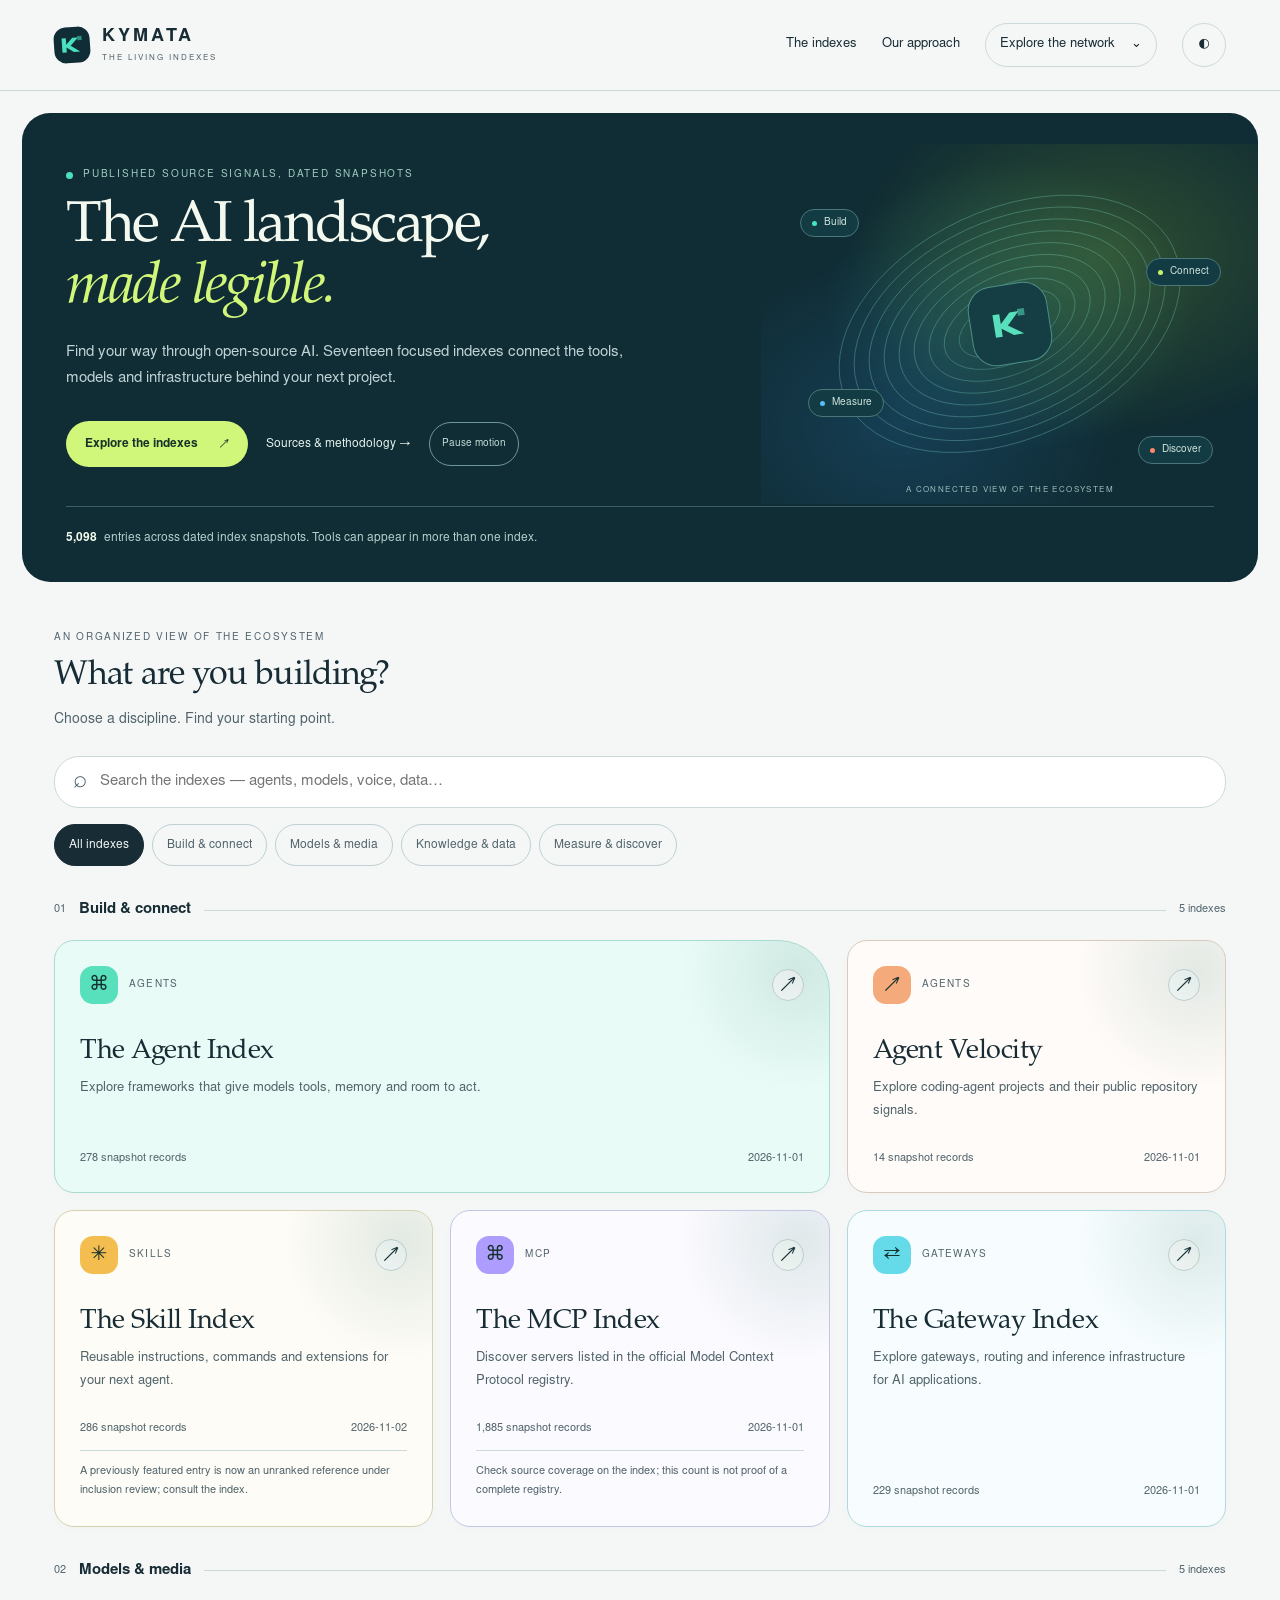
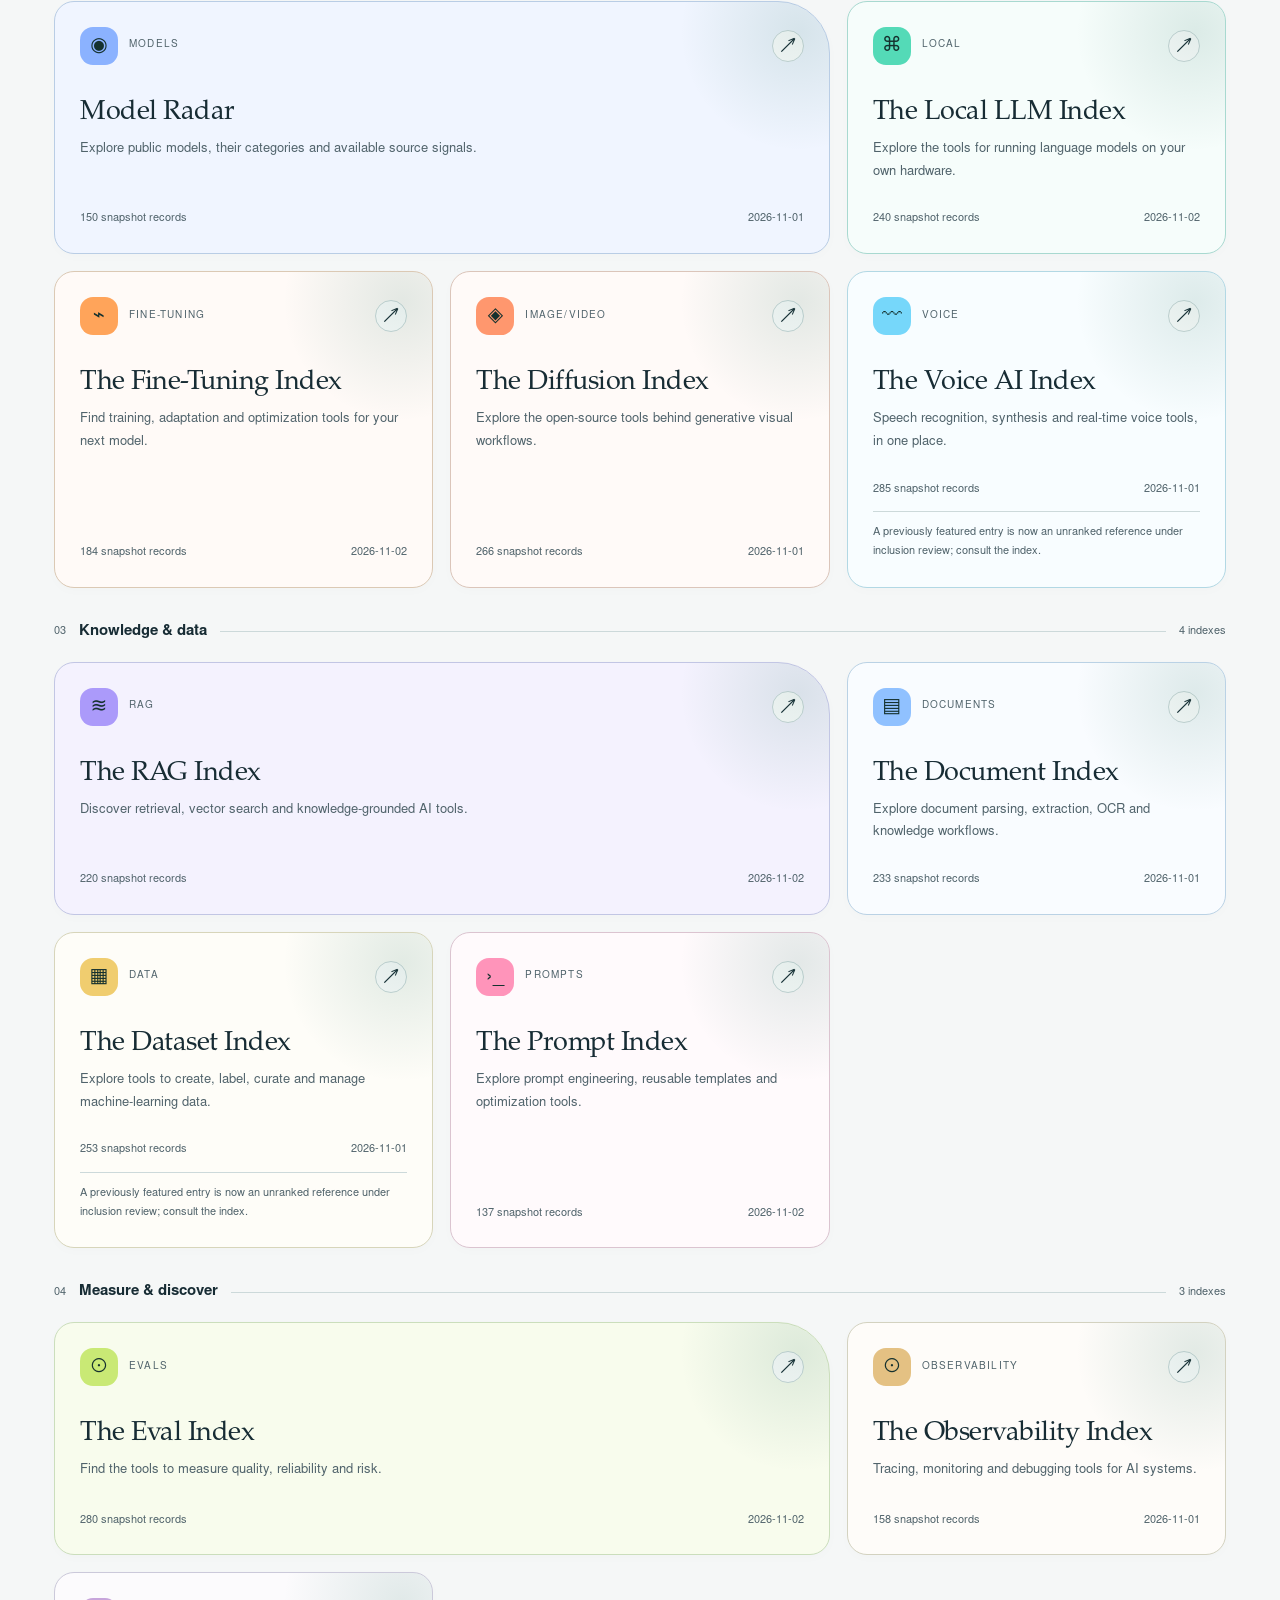
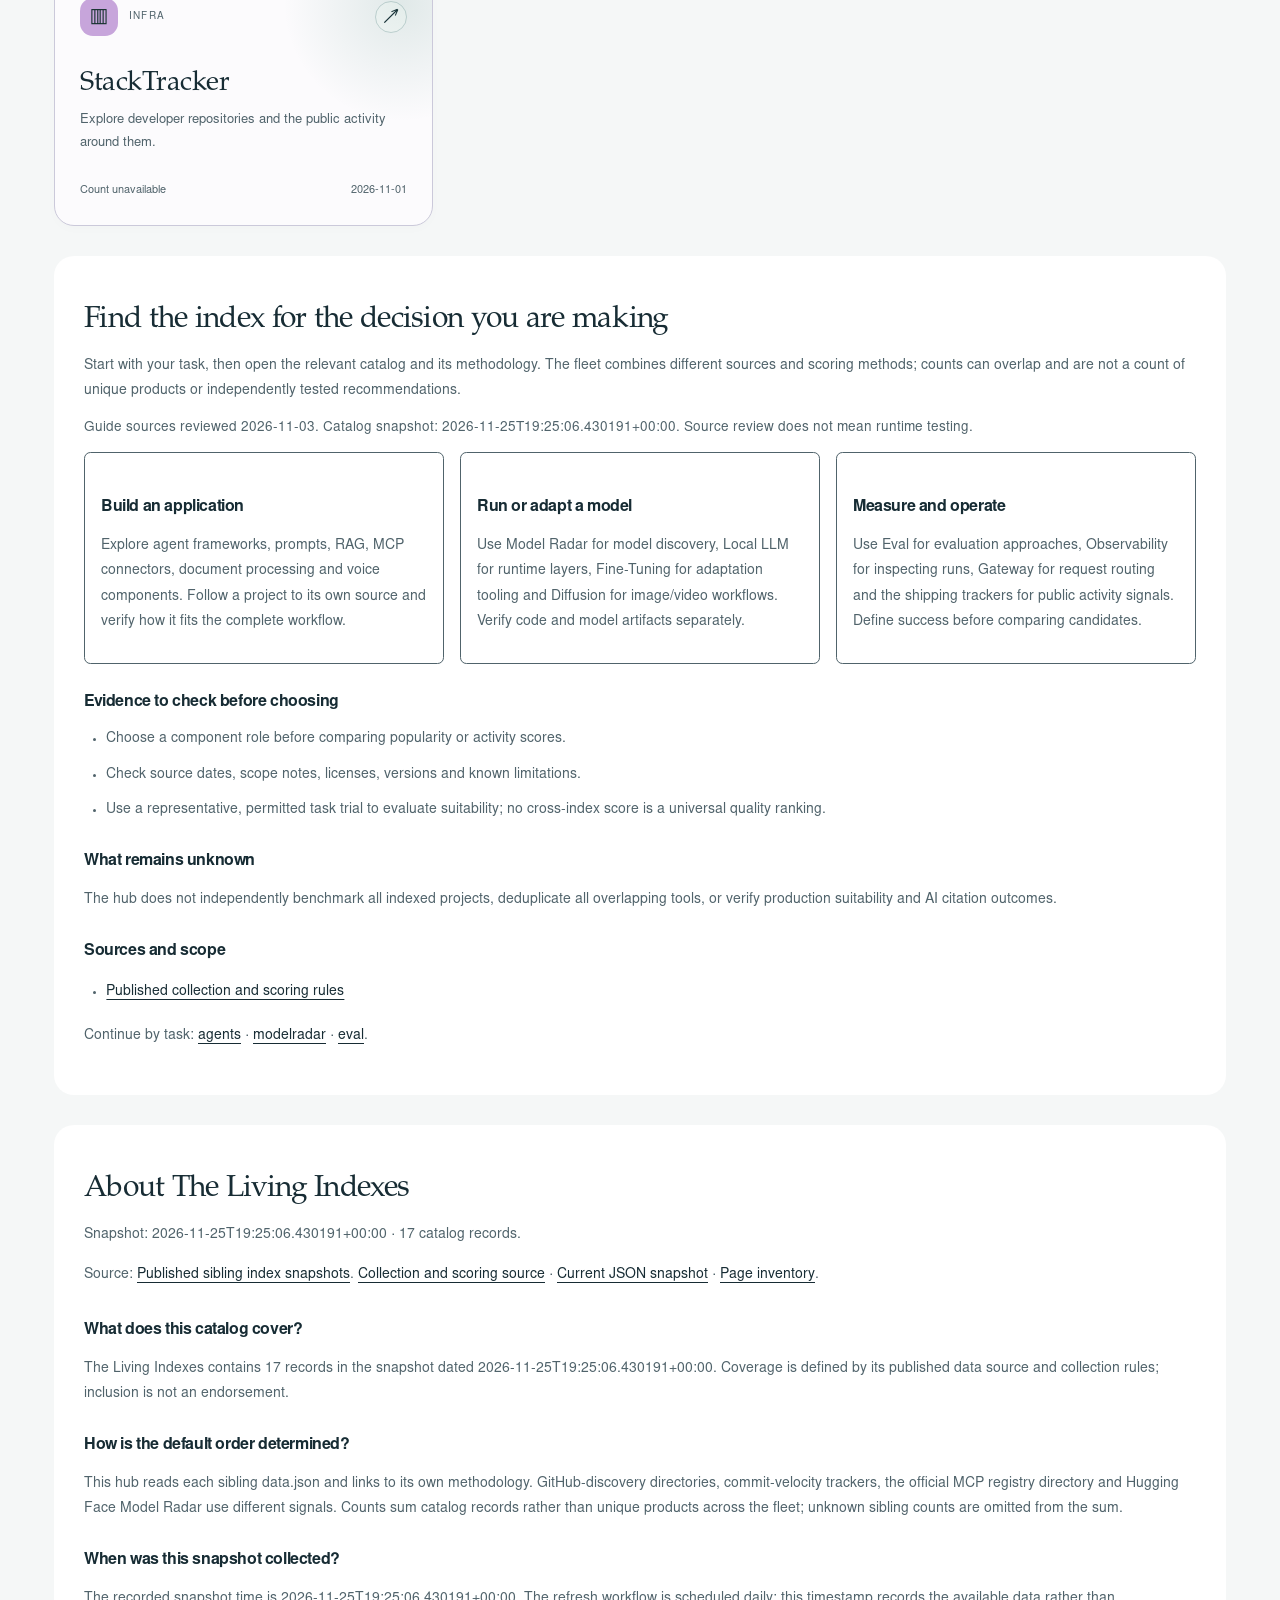
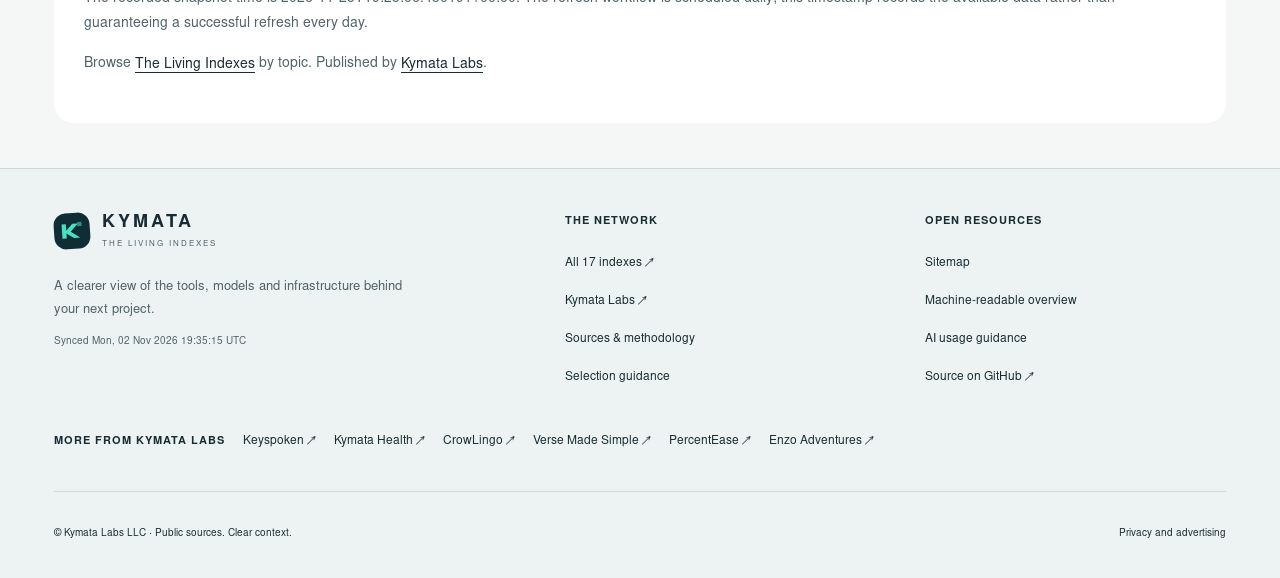
==== commit 75d6fc9c: "data: daily fleet sync (2026-11-25)" ====
--- a/index.html
+++ b/index.html
@@ -26,7 +26,7 @@
 
 
 <!-- catalog:schema:start -->
-<script type="application/ld+json" id="catalog-schema">{"@context":"https://schema.org","@graph":[{"@type":"CollectionPage","@id":"https://indexes.kymatalabs.com/#catalog","url":"https://indexes.kymatalabs.com/","name":"The Living Indexes","dateModified":"2026-11-24","inLanguage":"en","mainEntity":{"@id":"https://indexes.kymatalabs.com/#entries"},"isPartOf":{"@type":"WebSite","url":"https://indexes.kymatalabs.com/","name":"The Living Indexes"}},{"@type":"ItemList","@id":"https://indexes.kymatalabs.com/#entries","name":"The Living Indexes catalog snapshot","numberOfItems":17,"itemListElement":[{"@type":"ListItem","position":1,"url":"https://skill.kymatalabs.com/","name":"The Skill Index"},{"@type":"ListItem","position":2,"url":"https://eval.kymatalabs.com/","name":"The Eval Index"},{"@type":"ListItem","position":3,"url":"https://localllm.kymatalabs.com/","name":"The Local LLM Index"},{"@type":"ListItem","position":4,"url":"https://prompt.kymatalabs.com/","name":"The Prompt Index"},{"@type":"ListItem","position":5,"url":"https://rag.kymatalabs.com/","name":"The RAG Index"},{"@type":"ListItem","position":6,"url":"https://diffusion.kymatalabs.com/","name":"The Diffusion Index"},{"@type":"ListItem","position":7,"url":"https://voice.kymatalabs.com/","name":"The Voice AI Index"},{"@type":"ListItem","position":8,"url":"https://dataset.kymatalabs.com/","name":"The Dataset Index"},{"@type":"ListItem","position":9,"url":"https://finetune.kymatalabs.com/","name":"The Fine-Tuning Index"},{"@type":"ListItem","position":10,"url":"https://gateway.kymatalabs.com/","name":"The Gateway Index"},{"@type":"ListItem","position":11,"url":"https://agents.kymatalabs.com/","name":"The Agent Index"},{"@type":"ListItem","position":12,"url":"https://document.kymatalabs.com/","name":"The Document Index"},{"@type":"ListItem","position":13,"url":"https://observability.kymatalabs.com/","name":"The Observability Index"},{"@type":"ListItem","position":14,"url":"https://stacktracker.kymatalabs.com/","name":"StackTracker"},{"@type":"ListItem","position":15,"url":"https://modelradar.kymatalabs.com/","name":"Model Radar"},{"@type":"ListItem","position":16,"url":"https://mcp.kymatalabs.com/","name":"The MCP Index"},{"@type":"ListItem","position":17,"url":"https://agentvelocity.kymatalabs.com/","name":"Agent Velocity"}]},{"@type":"FAQPage","mainEntity":[{"@type":"Question","name":"What does this catalog cover?","acceptedAnswer":{"@type":"Answer","text":"The Living Indexes contains 17 records in the snapshot dated 2026-11-24T20:13:23.390282+00:00. Coverage is defined by its published data source and collection rules; inclusion is not an endorsement."}},{"@type":"Question","name":"How is the default order determined?","acceptedAnswer":{"@type":"Answer","text":"This hub reads each sibling data.json and links to its own methodology. GitHub-discovery directories, commit-velocity trackers, the official MCP registry directory and Hugging Face Model Radar use different signals. Counts sum catalog records rather than unique products across the fleet; unknown sibling counts are omitted from the sum."}},{"@type":"Question","name":"When was this snapshot collected?","acceptedAnswer":{"@type":"Answer","text":"The recorded snapshot time is 2026-11-24T20:13:23.390282+00:00. The refresh workflow is scheduled daily; this timestamp records the available data rather than guaranteeing a successful refresh every day."}}]}]}</script>
+<script type="application/ld+json" id="catalog-schema">{"@context":"https://schema.org","@graph":[{"@type":"CollectionPage","@id":"https://indexes.kymatalabs.com/#catalog","url":"https://indexes.kymatalabs.com/","name":"The Living Indexes","dateModified":"2026-11-25","inLanguage":"en","mainEntity":{"@id":"https://indexes.kymatalabs.com/#entries"},"isPartOf":{"@type":"WebSite","url":"https://indexes.kymatalabs.com/","name":"The Living Indexes"}},{"@type":"ItemList","@id":"https://indexes.kymatalabs.com/#entries","name":"The Living Indexes catalog snapshot","numberOfItems":17,"itemListElement":[{"@type":"ListItem","position":1,"url":"https://skill.kymatalabs.com/","name":"The Skill Index"},{"@type":"ListItem","position":2,"url":"https://eval.kymatalabs.com/","name":"The Eval Index"},{"@type":"ListItem","position":3,"url":"https://localllm.kymatalabs.com/","name":"The Local LLM Index"},{"@type":"ListItem","position":4,"url":"https://prompt.kymatalabs.com/","name":"The Prompt Index"},{"@type":"ListItem","position":5,"url":"https://rag.kymatalabs.com/","name":"The RAG Index"},{"@type":"ListItem","position":6,"url":"https://diffusion.kymatalabs.com/","name":"The Diffusion Index"},{"@type":"ListItem","position":7,"url":"https://voice.kymatalabs.com/","name":"The Voice AI Index"},{"@type":"ListItem","position":8,"url":"https://dataset.kymatalabs.com/","name":"The Dataset Index"},{"@type":"ListItem","position":9,"url":"https://finetune.kymatalabs.com/","name":"The Fine-Tuning Index"},{"@type":"ListItem","position":10,"url":"https://gateway.kymatalabs.com/","name":"The Gateway Index"},{"@type":"ListItem","position":11,"url":"https://agents.kymatalabs.com/","name":"The Agent Index"},{"@type":"ListItem","position":12,"url":"https://document.kymatalabs.com/","name":"The Document Index"},{"@type":"ListItem","position":13,"url":"https://observability.kymatalabs.com/","name":"The Observability Index"},{"@type":"ListItem","position":14,"url":"https://stacktracker.kymatalabs.com/","name":"StackTracker"},{"@type":"ListItem","position":15,"url":"https://modelradar.kymatalabs.com/","name":"Model Radar"},{"@type":"ListItem","position":16,"url":"https://mcp.kymatalabs.com/","name":"The MCP Index"},{"@type":"ListItem","position":17,"url":"https://agentvelocity.kymatalabs.com/","name":"Agent Velocity"}]},{"@type":"FAQPage","mainEntity":[{"@type":"Question","name":"What does this catalog cover?","acceptedAnswer":{"@type":"Answer","text":"The Living Indexes contains 17 records in the snapshot dated 2026-11-25T19:25:06.430191+00:00. Coverage is defined by its published data source and collection rules; inclusion is not an endorsement."}},{"@type":"Question","name":"How is the default order determined?","acceptedAnswer":{"@type":"Answer","text":"This hub reads each sibling data.json and links to its own methodology. GitHub-discovery directories, commit-velocity trackers, the official MCP registry directory and Hugging Face Model Radar use different signals. Counts sum catalog records rather than unique products across the fleet; unknown sibling counts are omitted from the sum."}},{"@type":"Question","name":"When was this snapshot collected?","acceptedAnswer":{"@type":"Answer","text":"The recorded snapshot time is 2026-11-25T19:25:06.430191+00:00. The refresh workflow is scheduled daily; this timestamp records the available data rather than guaranteeing a successful refresh every day."}}]}]}</script>
 <!-- catalog:schema:end -->
 <link rel="alternate" type="application/json" href="/data.json" title="Current catalog snapshot">
 <script defer src="/guidance.js"></script>
@@ -45,7 +45,7 @@
   </div></section>
 
 <section class="wrap atlas-directory-header" id="choose-index"><div><span class="atlas-eyebrow">An organized view of the ecosystem</span><h2>What are you building?</h2><p>Choose a discipline. Find your starting point.</p></div><label class="atlas-hub-search"><span aria-hidden="true">⌕</span><input type="search" id="atlas-hub-q" placeholder="Search the indexes — agents, models, voice, data…" aria-label="Find an index" disabled></label><div class="atlas-group-filters" aria-label="Filter indexes by discipline"><button type="button" data-atlas-filter="All" aria-pressed="true" disabled>All indexes</button><button type="button" data-atlas-filter="Build &amp; connect" aria-pressed="false" disabled>Build &amp; connect</button><button type="button" data-atlas-filter="Models &amp; media" aria-pressed="false" disabled>Models &amp; media</button><button type="button" data-atlas-filter="Knowledge &amp; data" aria-pressed="false" disabled>Knowledge &amp; data</button><button type="button" data-atlas-filter="Measure &amp; discover" aria-pressed="false" disabled>Measure &amp; discover</button></div></section>
-  <div class="wrap"><div id="grid" class="atlas-directory"><!-- catalog:entries:start --><div class="atlas-directory-groups"><section class="atlas-topic-group" data-atlas-group="Build &amp; connect"><div class="atlas-topic-heading"><span>01</span><h3>Build &amp; connect</h3><span class="atlas-topic-rule"></span><span>5 indexes</span></div><div class="atlas-hub-grid"><a class="card atlas-hub-card" href="https://agents.kymatalabs.com/" data-atlas-key="agent" style="--atlas-card-color:#58dfbc;--atlas-card-ink:#42684f"><div class="atlas-card-top"><span class="atlas-topic-glyph" aria-hidden="true">⌘</span><span class="atlas-topic-tag">Agents</span><span class="atlas-card-arrow" aria-hidden="true">↗</span></div><div class="name">The Agent Index</div><p class="blurb">Explore frameworks that give models tools, memory and room to act.</p><div class="atlas-hub-card-bottom"><span data-atlas-count>278 snapshot records</span><span data-atlas-snapshot>2026-11-07</span></div><div class="atlas-summary-notes"></div></a><a class="card atlas-hub-card" href="https://agentvelocity.kymatalabs.com/" data-atlas-key="agentvel" style="--atlas-card-color:#f5aa7c;--atlas-card-ink:#906045"><div class="atlas-card-top"><span class="atlas-topic-glyph" aria-hidden="true">↗</span><span class="atlas-topic-tag">Agents</span><span class="atlas-card-arrow" aria-hidden="true">↗</span></div><div class="name">Agent Velocity</div><p class="blurb">Explore coding-agent projects and their public repository signals.</p><div class="atlas-hub-card-bottom"><span data-atlas-count>14 snapshot records</span><span data-atlas-snapshot>2026-11-23</span></div><div class="atlas-summary-notes"></div></a><a class="card atlas-hub-card" href="https://skill.kymatalabs.com/" data-atlas-key="skill" style="--atlas-card-color:#f4bd4f;--atlas-card-ink:#986328"><div class="atlas-card-top"><span class="atlas-topic-glyph" aria-hidden="true">✳</span><span class="atlas-topic-tag">Skills</span><span class="atlas-card-arrow" aria-hidden="true">↗</span></div><div class="name">The Skill Index</div><p class="blurb">Reusable instructions, commands and extensions for your next agent.</p><div class="atlas-hub-card-bottom"><span data-atlas-count>280 snapshot records</span><span data-atlas-snapshot>2026-11-07</span></div><div class="atlas-summary-notes"></div></a><a class="card atlas-hub-card" href="https://mcp.kymatalabs.com/" data-atlas-key="mcp" style="--atlas-card-color:#af9cff;--atlas-card-ink:#72569d"><div class="atlas-card-top"><span class="atlas-topic-glyph" aria-hidden="true">⌘</span><span class="atlas-topic-tag">MCP</span><span class="atlas-card-arrow" aria-hidden="true">↗</span></div><div class="name">The MCP Index</div><p class="blurb">Discover servers listed in the official Model Context Protocol registry.</p><div class="atlas-hub-card-bottom"><span data-atlas-count>57,752 snapshot records</span><span data-atlas-snapshot>2026-11-06</span></div><div class="atlas-summary-notes"><p class="summary-note">Check source coverage on the index; this count is not proof of a complete registry.</p></div></a><a class="card atlas-hub-card" href="https://gateway.kymatalabs.com/" data-atlas-key="gateway" style="--atlas-card-color:#65dbe9;--atlas-card-ink:#366966"><div class="atlas-card-top"><span class="atlas-topic-glyph" aria-hidden="true">⇄</span><span class="atlas-topic-tag">Gateways</span><span class="atlas-card-arrow" aria-hidden="true">↗</span></div><div class="name">The Gateway Index</div><p class="blurb">Explore gateways, routing and inference infrastructure for AI applications.</p><div class="atlas-hub-card-bottom"><span data-atlas-count>213 snapshot records</span><span data-atlas-snapshot>2026-11-07</span></div><div class="atlas-summary-notes"></div></a></div></section><section class="atlas-topic-group" data-atlas-group="Models &amp; media"><div class="atlas-topic-heading"><span>02</span><h3>Models &amp; media</h3><span class="atlas-topic-rule"></span><span>5 indexes</span></div><div class="atlas-hub-grid"><a class="card atlas-hub-card" href="https://modelradar.kymatalabs.com/" data-atlas-key="model" style="--atlas-card-color:#8bb2ff;--atlas-card-ink:#4d6299"><div class="atlas-card-top"><span class="atlas-topic-glyph" aria-hidden="true">◉</span><span class="atlas-topic-tag">Models</span><span class="atlas-card-arrow" aria-hidden="true">↗</span></div><div class="name">Model Radar</div><p class="blurb">Explore public models, their categories and available source signals.</p><div class="atlas-hub-card-bottom"><span data-atlas-count>150 snapshot records</span><span data-atlas-snapshot>2026-11-07</span></div><div class="atlas-summary-notes"></div></a><a class="card atlas-hub-card" href="https://localllm.kymatalabs.com/" data-atlas-key="local" style="--atlas-card-color:#54dab7;--atlas-card-ink:#316b66"><div class="atlas-card-top"><span class="atlas-topic-glyph" aria-hidden="true">⌘</span><span class="atlas-topic-tag">Local</span><span class="atlas-card-arrow" aria-hidden="true">↗</span></div><div class="name">The Local LLM Index</div><p class="blurb">Explore the tools for running language models on your own hardware.</p><div class="atlas-hub-card-bottom"><span data-atlas-count>238 snapshot records</span><span data-atlas-snapshot>2026-11-07</span></div><div class="atlas-summary-notes"></div></a><a class="card atlas-hub-card" href="https://finetune.kymatalabs.com/" data-atlas-key="finetune" style="--atlas-card-color:#ffa45a;--atlas-card-ink:#995a2c"><div class="atlas-card-top"><span class="atlas-topic-glyph" aria-hidden="true">⌁</span><span class="atlas-topic-tag">Fine-Tuning</span><span class="atlas-card-arrow" aria-hidden="true">↗</span></div><div class="name">The Fine-Tuning Index</div><p class="blurb">Find training, adaptation and optimization tools for your next model.</p><div class="atlas-hub-card-bottom"><span data-atlas-count>184 snapshot records</span><span data-atlas-snapshot>2026-11-10</span></div><div class="atlas-summary-notes"></div></a><a class="card atlas-hub-card" href="https://diffusion.kymatalabs.com/" data-atlas-key="diffusion" style="--atlas-card-color:#ff976e;--atlas-card-ink:#aa4c44"><div class="atlas-card-top"><span class="atlas-topic-glyph" aria-hidden="true">◈</span><span class="atlas-topic-tag">Image/Video</span><span class="atlas-card-arrow" aria-hidden="true">↗</span></div><div class="name">The Diffusion Index</div><p class="blurb">Explore the open-source tools behind generative visual workflows.</p><div class="atlas-hub-card-bottom"><span data-atlas-count>266 snapshot records</span><span data-atlas-snapshot>2026-11-07</span></div><div class="atlas-summary-notes"></div></a><a class="card atlas-hub-card" href="https://voice.kymatalabs.com/" data-atlas-key="voice" style="--atlas-card-color:#76d7fa;--atlas-card-ink:#2a7092"><div class="atlas-card-top"><span class="atlas-topic-glyph" aria-hidden="true">〰</span><span class="atlas-topic-tag">Voice</span><span class="atlas-card-arrow" aria-hidden="true">↗</span></div><div class="name">The Voice AI Index</div><p class="blurb">Speech recognition, synthesis and real-time voice tools, in one place.</p><div class="atlas-hub-card-bottom"><span data-atlas-count>285 snapshot records</span><span data-atlas-snapshot>2026-11-08</span></div><div class="atlas-summary-notes"></div></a></div></section><section class="atlas-topic-group" data-atlas-group="Knowledge &amp; data"><div class="atlas-topic-heading"><span>03</span><h3>Knowledge &amp; data</h3><span class="atlas-topic-rule"></span><span>4 indexes</span></div><div class="atlas-hub-grid"><a class="card atlas-hub-card" href="https://rag.kymatalabs.com/" data-atlas-key="rag" style="--atlas-card-color:#ab9afa;--atlas-card-ink:#6654a1"><div class="atlas-card-top"><span class="atlas-topic-glyph" aria-hidden="true">≋</span><span class="atlas-topic-tag">RAG</span><span class="atlas-card-arrow" aria-hidden="true">↗</span></div><div class="name">The RAG Index</div><p class="blurb">Discover retrieval, vector search and knowledge-grounded AI tools.</p><div class="atlas-hub-card-bottom"><span data-atlas-count>223 snapshot records</span><span data-atlas-snapshot>2026-11-13</span></div><div class="atlas-summary-notes"></div></a><a class="card atlas-hub-card" href="https://document.kymatalabs.com/" data-atlas-key="document" style="--atlas-card-color:#90c1ff;--atlas-card-ink:#526fa2"><div class="atlas-card-top"><span class="atlas-topic-glyph" aria-hidden="true">▤</span><span class="atlas-topic-tag">Documents</span><span class="atlas-card-arrow" aria-hidden="true">↗</span></div><div class="name">The Document Index</div><p class="blurb">Explore document parsing, extraction, OCR and knowledge workflows.</p><div class="atlas-hub-card-bottom"><span data-atlas-count>232 snapshot records</span><span data-atlas-snapshot>2026-11-08</span></div><div class="atlas-summary-notes"></div></a><a class="card atlas-hub-card" href="https://dataset.kymatalabs.com/" data-atlas-key="dataset" style="--atlas-card-color:#f0cd6f;--atlas-card-ink:#8a6825"><div class="atlas-card-top"><span class="atlas-topic-glyph" aria-hidden="true">▦</span><span class="atlas-topic-tag">Data</span><span class="atlas-card-arrow" aria-hidden="true">↗</span></div><div class="name">The Dataset Index</div><p class="blurb">Explore tools to create, label, curate and manage machine-learning data.</p><div class="atlas-hub-card-bottom"><span data-atlas-count>253 snapshot records</span><span data-atlas-snapshot>2026-11-17</span></div><div class="atlas-summary-notes"></div></a><a class="card atlas-hub-card" href="https://prompt.kymatalabs.com/" data-atlas-key="prompt" style="--atlas-card-color:#ff94ba;--atlas-card-ink:#9a4e67"><div class="atlas-card-top"><span class="atlas-topic-glyph" aria-hidden="true">›_</span><span class="atlas-topic-tag">Prompts</span><span class="atlas-card-arrow" aria-hidden="true">↗</span></div><div class="name">The Prompt Index</div><p class="blurb">Explore prompt engineering, reusable templates and optimization tools.</p><div class="atlas-hub-card-bottom"><span data-atlas-count>138 snapshot records</span><span data-atlas-snapshot>2026-11-10</span></div><div class="atlas-summary-notes"></div></a></div></section><section class="atlas-topic-group" data-atlas-group="Measure &amp; discover"><div class="atlas-topic-heading"><span>04</span><h3>Measure &amp; discover</h3><span class="atlas-topic-rule"></span><span>3 indexes</span></div><div class="atlas-hub-grid"><a class="card atlas-hub-card" href="https://eval.kymatalabs.com/" data-atlas-key="eval" style="--atlas-card-color:#c9e975;--atlas-card-ink:#486f30"><div class="atlas-card-top"><span class="atlas-topic-glyph" aria-hidden="true">⊙</span><span class="atlas-topic-tag">Evals</span><span class="atlas-card-arrow" aria-hidden="true">↗</span></div><div class="name">The Eval Index</div><p class="blurb">Find the tools to measure quality, reliability and risk.</p><div class="atlas-hub-card-bottom"><span data-atlas-count>280 snapshot records</span><span data-atlas-snapshot>2026-11-09</span></div><div class="atlas-summary-notes"></div></a><a class="card atlas-hub-card" href="https://observability.kymatalabs.com/" data-atlas-key="observability" style="--atlas-card-color:#e4c183;--atlas-card-ink:#81623c"><div class="atlas-card-top"><span class="atlas-topic-glyph" aria-hidden="true">⊙</span><span class="atlas-topic-tag">Observability</span><span class="atlas-card-arrow" aria-hidden="true">↗</span></div><div class="name">The Observability Index</div><p class="blurb">Tracing, monitoring and debugging tools for AI systems.</p><div class="atlas-hub-card-bottom"><span data-atlas-count>158 snapshot records</span><span data-atlas-snapshot>2026-11-09</span></div><div class="atlas-summary-notes"></div></a><a class="card atlas-hub-card" href="https://stacktracker.kymatalabs.com/" data-atlas-key="stack" style="--atlas-card-color:#c7a5db;--atlas-card-ink:#75566e"><div class="atlas-card-top"><span class="atlas-topic-glyph" aria-hidden="true">▥</span><span class="atlas-topic-tag">Infra</span><span class="atlas-card-arrow" aria-hidden="true">↗</span></div><div class="name">StackTracker</div><p class="blurb">Explore developer repositories and the public activity around them.</p><div class="atlas-hub-card-bottom"><span data-atlas-count>24 snapshot records</span><span data-atlas-snapshot>2026-11-23</span></div><div class="atlas-summary-notes"></div></a></div></section></div><p id="atlas-hub-empty" hidden>No indexes match. Try a broader search.</p><!-- catalog:entries:end --></div><!-- catalog:pagination:start -->
+  <div class="wrap"><div id="grid" class="atlas-directory"><!-- catalog:entries:start --><div class="atlas-directory-groups"><section class="atlas-topic-group" data-atlas-group="Build &amp; connect"><div class="atlas-topic-heading"><span>01</span><h3>Build &amp; connect</h3><span class="atlas-topic-rule"></span><span>5 indexes</span></div><div class="atlas-hub-grid"><a class="card atlas-hub-card" href="https://agents.kymatalabs.com/" data-atlas-key="agent" style="--atlas-card-color:#58dfbc;--atlas-card-ink:#42684f"><div class="atlas-card-top"><span class="atlas-topic-glyph" aria-hidden="true">⌘</span><span class="atlas-topic-tag">Agents</span><span class="atlas-card-arrow" aria-hidden="true">↗</span></div><div class="name">The Agent Index</div><p class="blurb">Explore frameworks that give models tools, memory and room to act.</p><div class="atlas-hub-card-bottom"><span data-atlas-count>278 snapshot records</span><span data-atlas-snapshot>2026-11-07</span></div><div class="atlas-summary-notes"></div></a><a class="card atlas-hub-card" href="https://agentvelocity.kymatalabs.com/" data-atlas-key="agentvel" style="--atlas-card-color:#f5aa7c;--atlas-card-ink:#906045"><div class="atlas-card-top"><span class="atlas-topic-glyph" aria-hidden="true">↗</span><span class="atlas-topic-tag">Agents</span><span class="atlas-card-arrow" aria-hidden="true">↗</span></div><div class="name">Agent Velocity</div><p class="blurb">Explore coding-agent projects and their public repository signals.</p><div class="atlas-hub-card-bottom"><span data-atlas-count>14 snapshot records</span><span data-atlas-snapshot>2026-11-24</span></div><div class="atlas-summary-notes"></div></a><a class="card atlas-hub-card" href="https://skill.kymatalabs.com/" data-atlas-key="skill" style="--atlas-card-color:#f4bd4f;--atlas-card-ink:#986328"><div class="atlas-card-top"><span class="atlas-topic-glyph" aria-hidden="true">✳</span><span class="atlas-topic-tag">Skills</span><span class="atlas-card-arrow" aria-hidden="true">↗</span></div><div class="name">The Skill Index</div><p class="blurb">Reusable instructions, commands and extensions for your next agent.</p><div class="atlas-hub-card-bottom"><span data-atlas-count>280 snapshot records</span><span data-atlas-snapshot>2026-11-07</span></div><div class="atlas-summary-notes"></div></a><a class="card atlas-hub-card" href="https://mcp.kymatalabs.com/" data-atlas-key="mcp" style="--atlas-card-color:#af9cff;--atlas-card-ink:#72569d"><div class="atlas-card-top"><span class="atlas-topic-glyph" aria-hidden="true">⌘</span><span class="atlas-topic-tag">MCP</span><span class="atlas-card-arrow" aria-hidden="true">↗</span></div><div class="name">The MCP Index</div><p class="blurb">Discover servers listed in the official Model Context Protocol registry.</p><div class="atlas-hub-card-bottom"><span data-atlas-count>57,752 snapshot records</span><span data-atlas-snapshot>2026-11-06</span></div><div class="atlas-summary-notes"><p class="summary-note">Check source coverage on the index; this count is not proof of a complete registry.</p></div></a><a class="card atlas-hub-card" href="https://gateway.kymatalabs.com/" data-atlas-key="gateway" style="--atlas-card-color:#65dbe9;--atlas-card-ink:#366966"><div class="atlas-card-top"><span class="atlas-topic-glyph" aria-hidden="true">⇄</span><span class="atlas-topic-tag">Gateways</span><span class="atlas-card-arrow" aria-hidden="true">↗</span></div><div class="name">The Gateway Index</div><p class="blurb">Explore gateways, routing and inference infrastructure for AI applications.</p><div class="atlas-hub-card-bottom"><span data-atlas-count>213 snapshot records</span><span data-atlas-snapshot>2026-11-07</span></div><div class="atlas-summary-notes"></div></a></div></section><section class="atlas-topic-group" data-atlas-group="Models &amp; media"><div class="atlas-topic-heading"><span>02</span><h3>Models &amp; media</h3><span class="atlas-topic-rule"></span><span>5 indexes</span></div><div class="atlas-hub-grid"><a class="card atlas-hub-card" href="https://modelradar.kymatalabs.com/" data-atlas-key="model" style="--atlas-card-color:#8bb2ff;--atlas-card-ink:#4d6299"><div class="atlas-card-top"><span class="atlas-topic-glyph" aria-hidden="true">◉</span><span class="atlas-topic-tag">Models</span><span class="atlas-card-arrow" aria-hidden="true">↗</span></div><div class="name">Model Radar</div><p class="blurb">Explore public models, their categories and available source signals.</p><div class="atlas-hub-card-bottom"><span data-atlas-count>150 snapshot records</span><span data-atlas-snapshot>2026-11-07</span></div><div class="atlas-summary-notes"></div></a><a class="card atlas-hub-card" href="https://localllm.kymatalabs.com/" data-atlas-key="local" style="--atlas-card-color:#54dab7;--atlas-card-ink:#316b66"><div class="atlas-card-top"><span class="atlas-topic-glyph" aria-hidden="true">⌘</span><span class="atlas-topic-tag">Local</span><span class="atlas-card-arrow" aria-hidden="true">↗</span></div><div class="name">The Local LLM Index</div><p class="blurb">Explore the tools for running language models on your own hardware.</p><div class="atlas-hub-card-bottom"><span data-atlas-count>238 snapshot records</span><span data-atlas-snapshot>2026-11-07</span></div><div class="atlas-summary-notes"></div></a><a class="card atlas-hub-card" href="https://finetune.kymatalabs.com/" data-atlas-key="finetune" style="--atlas-card-color:#ffa45a;--atlas-card-ink:#995a2c"><div class="atlas-card-top"><span class="atlas-topic-glyph" aria-hidden="true">⌁</span><span class="atlas-topic-tag">Fine-Tuning</span><span class="atlas-card-arrow" aria-hidden="true">↗</span></div><div class="name">The Fine-Tuning Index</div><p class="blurb">Find training, adaptation and optimization tools for your next model.</p><div class="atlas-hub-card-bottom"><span data-atlas-count>184 snapshot records</span><span data-atlas-snapshot>2026-11-10</span></div><div class="atlas-summary-notes"></div></a><a class="card atlas-hub-card" href="https://diffusion.kymatalabs.com/" data-atlas-key="diffusion" style="--atlas-card-color:#ff976e;--atlas-card-ink:#aa4c44"><div class="atlas-card-top"><span class="atlas-topic-glyph" aria-hidden="true">◈</span><span class="atlas-topic-tag">Image/Video</span><span class="atlas-card-arrow" aria-hidden="true">↗</span></div><div class="name">The Diffusion Index</div><p class="blurb">Explore the open-source tools behind generative visual workflows.</p><div class="atlas-hub-card-bottom"><span data-atlas-count>266 snapshot records</span><span data-atlas-snapshot>2026-11-07</span></div><div class="atlas-summary-notes"></div></a><a class="card atlas-hub-card" href="https://voice.kymatalabs.com/" data-atlas-key="voice" style="--atlas-card-color:#76d7fa;--atlas-card-ink:#2a7092"><div class="atlas-card-top"><span class="atlas-topic-glyph" aria-hidden="true">〰</span><span class="atlas-topic-tag">Voice</span><span class="atlas-card-arrow" aria-hidden="true">↗</span></div><div class="name">The Voice AI Index</div><p class="blurb">Speech recognition, synthesis and real-time voice tools, in one place.</p><div class="atlas-hub-card-bottom"><span data-atlas-count>285 snapshot records</span><span data-atlas-snapshot>2026-11-08</span></div><div class="atlas-summary-notes"></div></a></div></section><section class="atlas-topic-group" data-atlas-group="Knowledge &amp; data"><div class="atlas-topic-heading"><span>03</span><h3>Knowledge &amp; data</h3><span class="atlas-topic-rule"></span><span>4 indexes</span></div><div class="atlas-hub-grid"><a class="card atlas-hub-card" href="https://rag.kymatalabs.com/" data-atlas-key="rag" style="--atlas-card-color:#ab9afa;--atlas-card-ink:#6654a1"><div class="atlas-card-top"><span class="atlas-topic-glyph" aria-hidden="true">≋</span><span class="atlas-topic-tag">RAG</span><span class="atlas-card-arrow" aria-hidden="true">↗</span></div><div class="name">The RAG Index</div><p class="blurb">Discover retrieval, vector search and knowledge-grounded AI tools.</p><div class="atlas-hub-card-bottom"><span data-atlas-count>223 snapshot records</span><span data-atlas-snapshot>2026-11-13</span></div><div class="atlas-summary-notes"></div></a><a class="card atlas-hub-card" href="https://document.kymatalabs.com/" data-atlas-key="document" style="--atlas-card-color:#90c1ff;--atlas-card-ink:#526fa2"><div class="atlas-card-top"><span class="atlas-topic-glyph" aria-hidden="true">▤</span><span class="atlas-topic-tag">Documents</span><span class="atlas-card-arrow" aria-hidden="true">↗</span></div><div class="name">The Document Index</div><p class="blurb">Explore document parsing, extraction, OCR and knowledge workflows.</p><div class="atlas-hub-card-bottom"><span data-atlas-count>232 snapshot records</span><span data-atlas-snapshot>2026-11-08</span></div><div class="atlas-summary-notes"></div></a><a class="card atlas-hub-card" href="https://dataset.kymatalabs.com/" data-atlas-key="dataset" style="--atlas-card-color:#f0cd6f;--atlas-card-ink:#8a6825"><div class="atlas-card-top"><span class="atlas-topic-glyph" aria-hidden="true">▦</span><span class="atlas-topic-tag">Data</span><span class="atlas-card-arrow" aria-hidden="true">↗</span></div><div class="name">The Dataset Index</div><p class="blurb">Explore tools to create, label, curate and manage machine-learning data.</p><div class="atlas-hub-card-bottom"><span data-atlas-count>253 snapshot records</span><span data-atlas-snapshot>2026-11-17</span></div><div class="atlas-summary-notes"></div></a><a class="card atlas-hub-card" href="https://prompt.kymatalabs.com/" data-atlas-key="prompt" style="--atlas-card-color:#ff94ba;--atlas-card-ink:#9a4e67"><div class="atlas-card-top"><span class="atlas-topic-glyph" aria-hidden="true">›_</span><span class="atlas-topic-tag">Prompts</span><span class="atlas-card-arrow" aria-hidden="true">↗</span></div><div class="name">The Prompt Index</div><p class="blurb">Explore prompt engineering, reusable templates and optimization tools.</p><div class="atlas-hub-card-bottom"><span data-atlas-count>138 snapshot records</span><span data-atlas-snapshot>2026-11-10</span></div><div class="atlas-summary-notes"></div></a></div></section><section class="atlas-topic-group" data-atlas-group="Measure &amp; discover"><div class="atlas-topic-heading"><span>04</span><h3>Measure &amp; discover</h3><span class="atlas-topic-rule"></span><span>3 indexes</span></div><div class="atlas-hub-grid"><a class="card atlas-hub-card" href="https://eval.kymatalabs.com/" data-atlas-key="eval" style="--atlas-card-color:#c9e975;--atlas-card-ink:#486f30"><div class="atlas-card-top"><span class="atlas-topic-glyph" aria-hidden="true">⊙</span><span class="atlas-topic-tag">Evals</span><span class="atlas-card-arrow" aria-hidden="true">↗</span></div><div class="name">The Eval Index</div><p class="blurb">Find the tools to measure quality, reliability and risk.</p><div class="atlas-hub-card-bottom"><span data-atlas-count>280 snapshot records</span><span data-atlas-snapshot>2026-11-09</span></div><div class="atlas-summary-notes"></div></a><a class="card atlas-hub-card" href="https://observability.kymatalabs.com/" data-atlas-key="observability" style="--atlas-card-color:#e4c183;--atlas-card-ink:#81623c"><div class="atlas-card-top"><span class="atlas-topic-glyph" aria-hidden="true">⊙</span><span class="atlas-topic-tag">Observability</span><span class="atlas-card-arrow" aria-hidden="true">↗</span></div><div class="name">The Observability Index</div><p class="blurb">Tracing, monitoring and debugging tools for AI systems.</p><div class="atlas-hub-card-bottom"><span data-atlas-count>158 snapshot records</span><span data-atlas-snapshot>2026-11-09</span></div><div class="atlas-summary-notes"></div></a><a class="card atlas-hub-card" href="https://stacktracker.kymatalabs.com/" data-atlas-key="stack" style="--atlas-card-color:#c7a5db;--atlas-card-ink:#75566e"><div class="atlas-card-top"><span class="atlas-topic-glyph" aria-hidden="true">▥</span><span class="atlas-topic-tag">Infra</span><span class="atlas-card-arrow" aria-hidden="true">↗</span></div><div class="name">StackTracker</div><p class="blurb">Explore developer repositories and the public activity around them.</p><div class="atlas-hub-card-bottom"><span data-atlas-count>24 snapshot records</span><span data-atlas-snapshot>2026-11-24</span></div><div class="atlas-summary-notes"></div></a></div></section></div><p id="atlas-hub-empty" hidden>No indexes match. Try a broader search.</p><!-- catalog:entries:end --></div><!-- catalog:pagination:start -->
 
 <!-- catalog:pagination:end --></div>
 
@@ -54,7 +54,7 @@
 <!-- catalog:about:start -->
 <section class="catalog-about selection-guide" id="catalog-guidance"><h2>Find the index for the decision you are making</h2>
 <p>Start with your task, then open the relevant catalog and its methodology. The fleet combines different sources and scoring methods; counts can overlap and are not a count of unique products or independently tested recommendations.</p>
-<p class="guide-date">Guide sources reviewed <time datetime="2026-11-03">2026-11-03</time>. Catalog snapshot: <time datetime="2026-11-24T20:13:23.390282+00:00">2026-11-24T20:13:23.390282+00:00</time>. Source review does not mean runtime testing.</p>
+<p class="guide-date">Guide sources reviewed <time datetime="2026-11-03">2026-11-03</time>. Catalog snapshot: <time datetime="2026-11-25T19:25:06.430191+00:00">2026-11-25T19:25:06.430191+00:00</time>. Source review does not mean runtime testing.</p>
 <div class="selection-choices">
 <div><h3>Build an application</h3><p>Explore agent frameworks, prompts, RAG, MCP connectors, document processing and voice components. Follow a project to its own source and verify how it fits the complete workflow.</p>
 </div>
@@ -70,7 +70,7 @@
 <h3>What remains unknown</h3><p>The hub does not independently benchmark all indexed projects, deduplicate all overlapping tools, or verify production suitability and AI citation outcomes.</p>
 <h3>Sources and scope</h3><ul>
 <li><a href="https://github.com/tekvisions/living-indexes/blob/6771b3bc6c3f7eee1cd027d7d735d3c9dcc5f8d9/build_data.py">Published collection and scoring rules</a></li>
-</ul><p>Continue by task: <a href="https://agents.kymatalabs.com/">agents</a> · <a href="https://modelradar.kymatalabs.com/">modelradar</a> · <a href="https://eval.kymatalabs.com/">eval</a>.</p></section><section class="catalog-about" id="catalog-methodology"><h2>About The Living Indexes</h2><p>Snapshot: <time datetime="2026-11-24T20:13:23.390282+00:00">2026-11-24T20:13:23.390282+00:00</time> · 17 catalog records.</p><p>Source: <a href="https://indexes.kymatalabs.com/">Published sibling index snapshots</a>. <a href="https://github.com/tekvisions/living-indexes/blob/main/build_data.py">Collection and scoring source</a> · <a href="/data.json">Current JSON snapshot</a> · <a href="/sitemap.xml">Page inventory</a>.</p><h3>What does this catalog cover?</h3><p>The Living Indexes contains 17 records in the snapshot dated 2026-11-24T20:13:23.390282+00:00. Coverage is defined by its published data source and collection rules; inclusion is not an endorsement.</p><h3>How is the default order determined?</h3><p>This hub reads each sibling data.json and links to its own methodology. GitHub-discovery directories, commit-velocity trackers, the official MCP registry directory and Hugging Face Model Radar use different signals. Counts sum catalog records rather than unique products across the fleet; unknown sibling counts are omitted from the sum.</p><h3>When was this snapshot collected?</h3><p>The recorded snapshot time is 2026-11-24T20:13:23.390282+00:00. The refresh workflow is scheduled daily; this timestamp records the available data rather than guaranteeing a successful refresh every day.</p><p>Browse <a href="https://indexes.kymatalabs.com/">The Living Indexes</a> by topic. Published by <a href="https://www.kymatalabs.com/">Kymata Labs</a>.</p></section>
+</ul><p>Continue by task: <a href="https://agents.kymatalabs.com/">agents</a> · <a href="https://modelradar.kymatalabs.com/">modelradar</a> · <a href="https://eval.kymatalabs.com/">eval</a>.</p></section><section class="catalog-about" id="catalog-methodology"><h2>About The Living Indexes</h2><p>Snapshot: <time datetime="2026-11-25T19:25:06.430191+00:00">2026-11-25T19:25:06.430191+00:00</time> · 17 catalog records.</p><p>Source: <a href="https://indexes.kymatalabs.com/">Published sibling index snapshots</a>. <a href="https://github.com/tekvisions/living-indexes/blob/main/build_data.py">Collection and scoring source</a> · <a href="/data.json">Current JSON snapshot</a> · <a href="/sitemap.xml">Page inventory</a>.</p><h3>What does this catalog cover?</h3><p>The Living Indexes contains 17 records in the snapshot dated 2026-11-25T19:25:06.430191+00:00. Coverage is defined by its published data source and collection rules; inclusion is not an endorsement.</p><h3>How is the default order determined?</h3><p>This hub reads each sibling data.json and links to its own methodology. GitHub-discovery directories, commit-velocity trackers, the official MCP registry directory and Hugging Face Model Radar use different signals. Counts sum catalog records rather than unique products across the fleet; unknown sibling counts are omitted from the sum.</p><h3>When was this snapshot collected?</h3><p>The recorded snapshot time is 2026-11-25T19:25:06.430191+00:00. The refresh workflow is scheduled daily; this timestamp records the available data rather than guaranteeing a successful refresh every day.</p><p>Browse <a href="https://indexes.kymatalabs.com/">The Living Indexes</a> by topic. Published by <a href="https://www.kymatalabs.com/">Kymata Labs</a>.</p></section>
 <!-- catalog:about:end -->
 </main>
 <aside data-portfolio-ad="after-content" aria-label="Advertisement" hidden></aside>
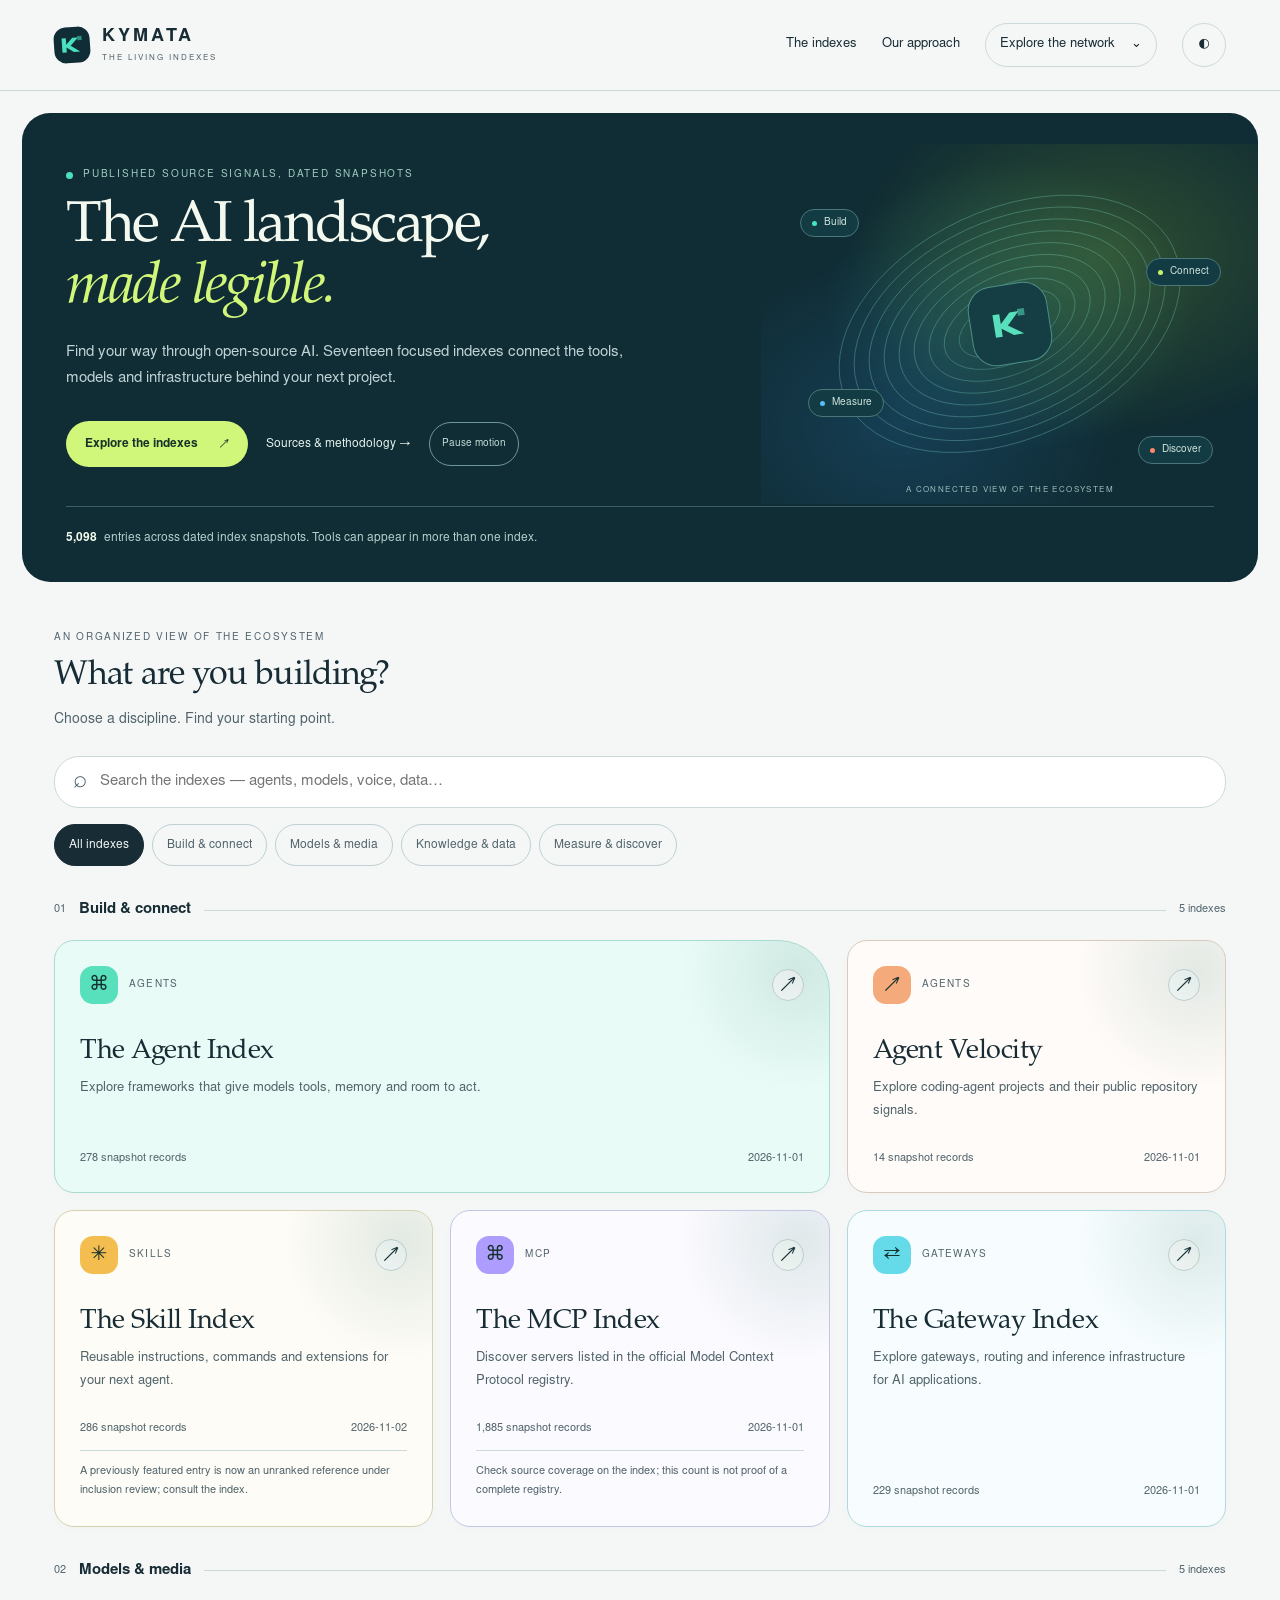
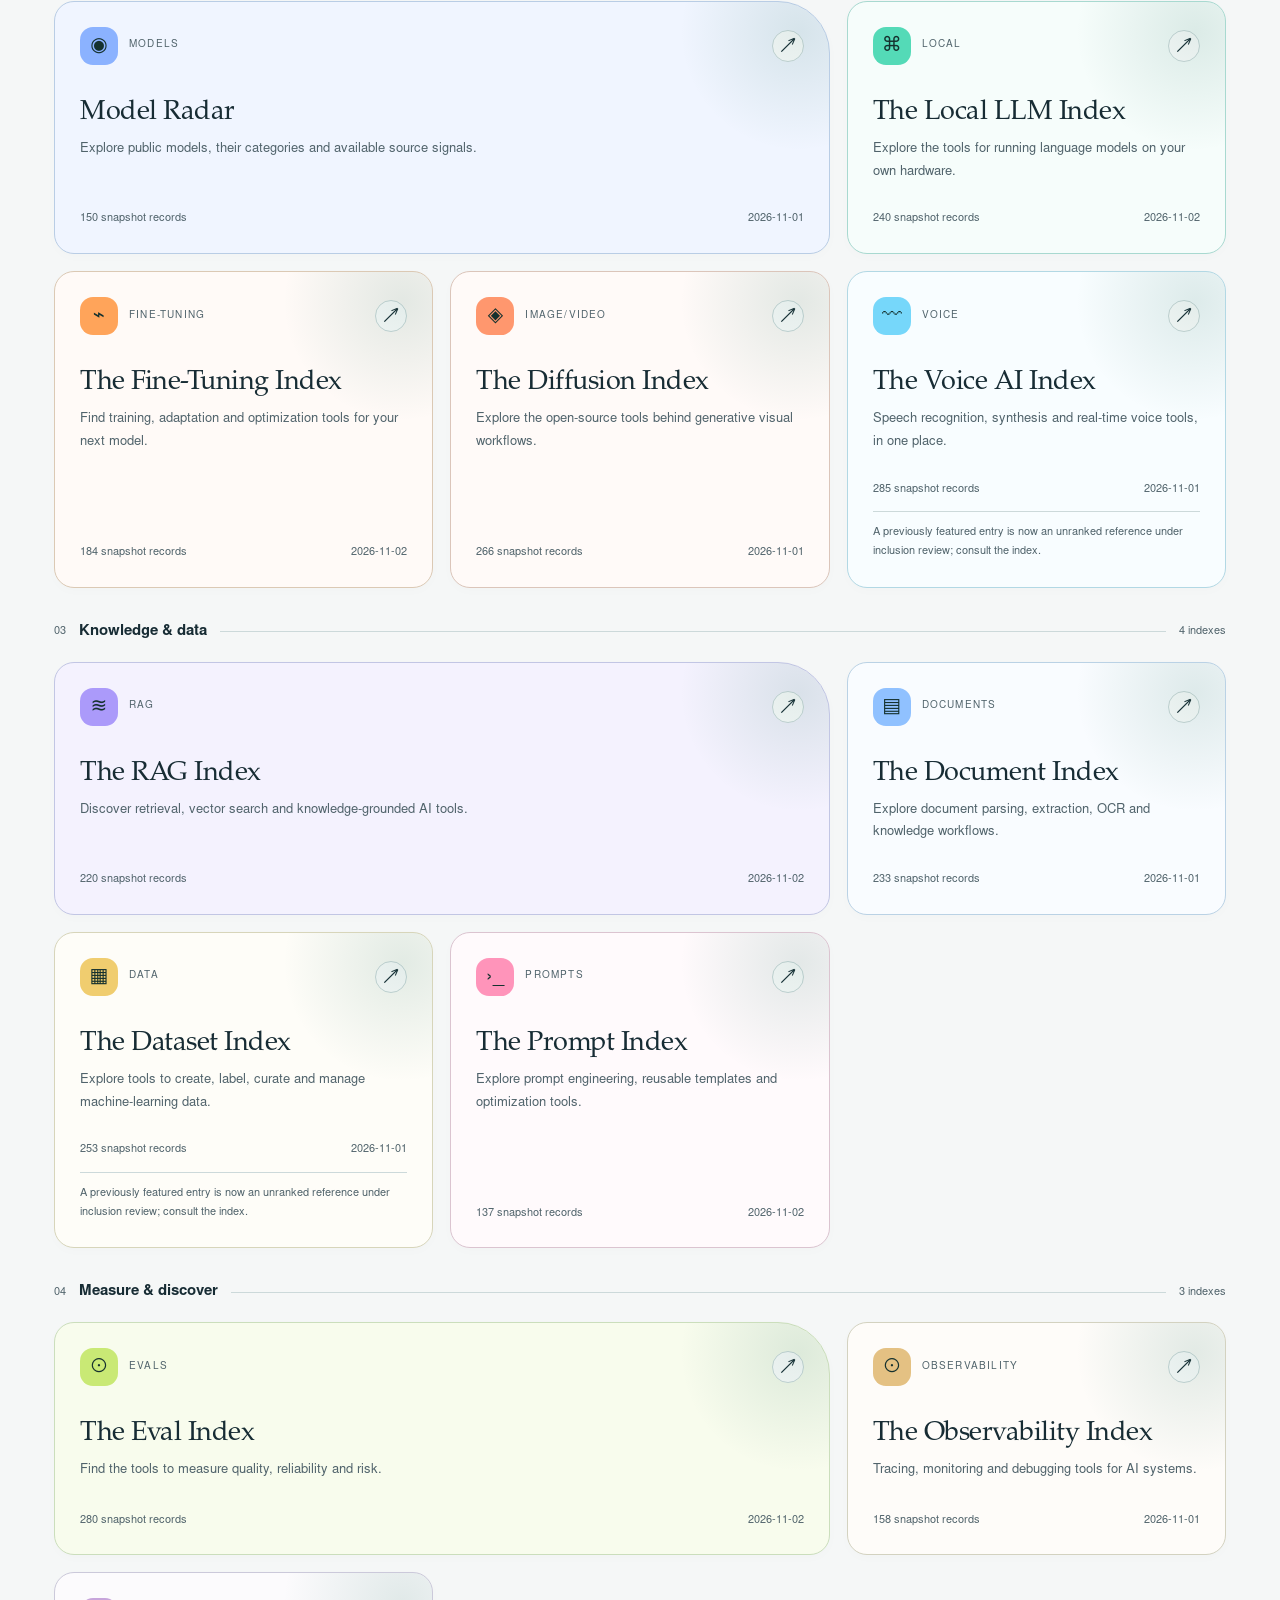
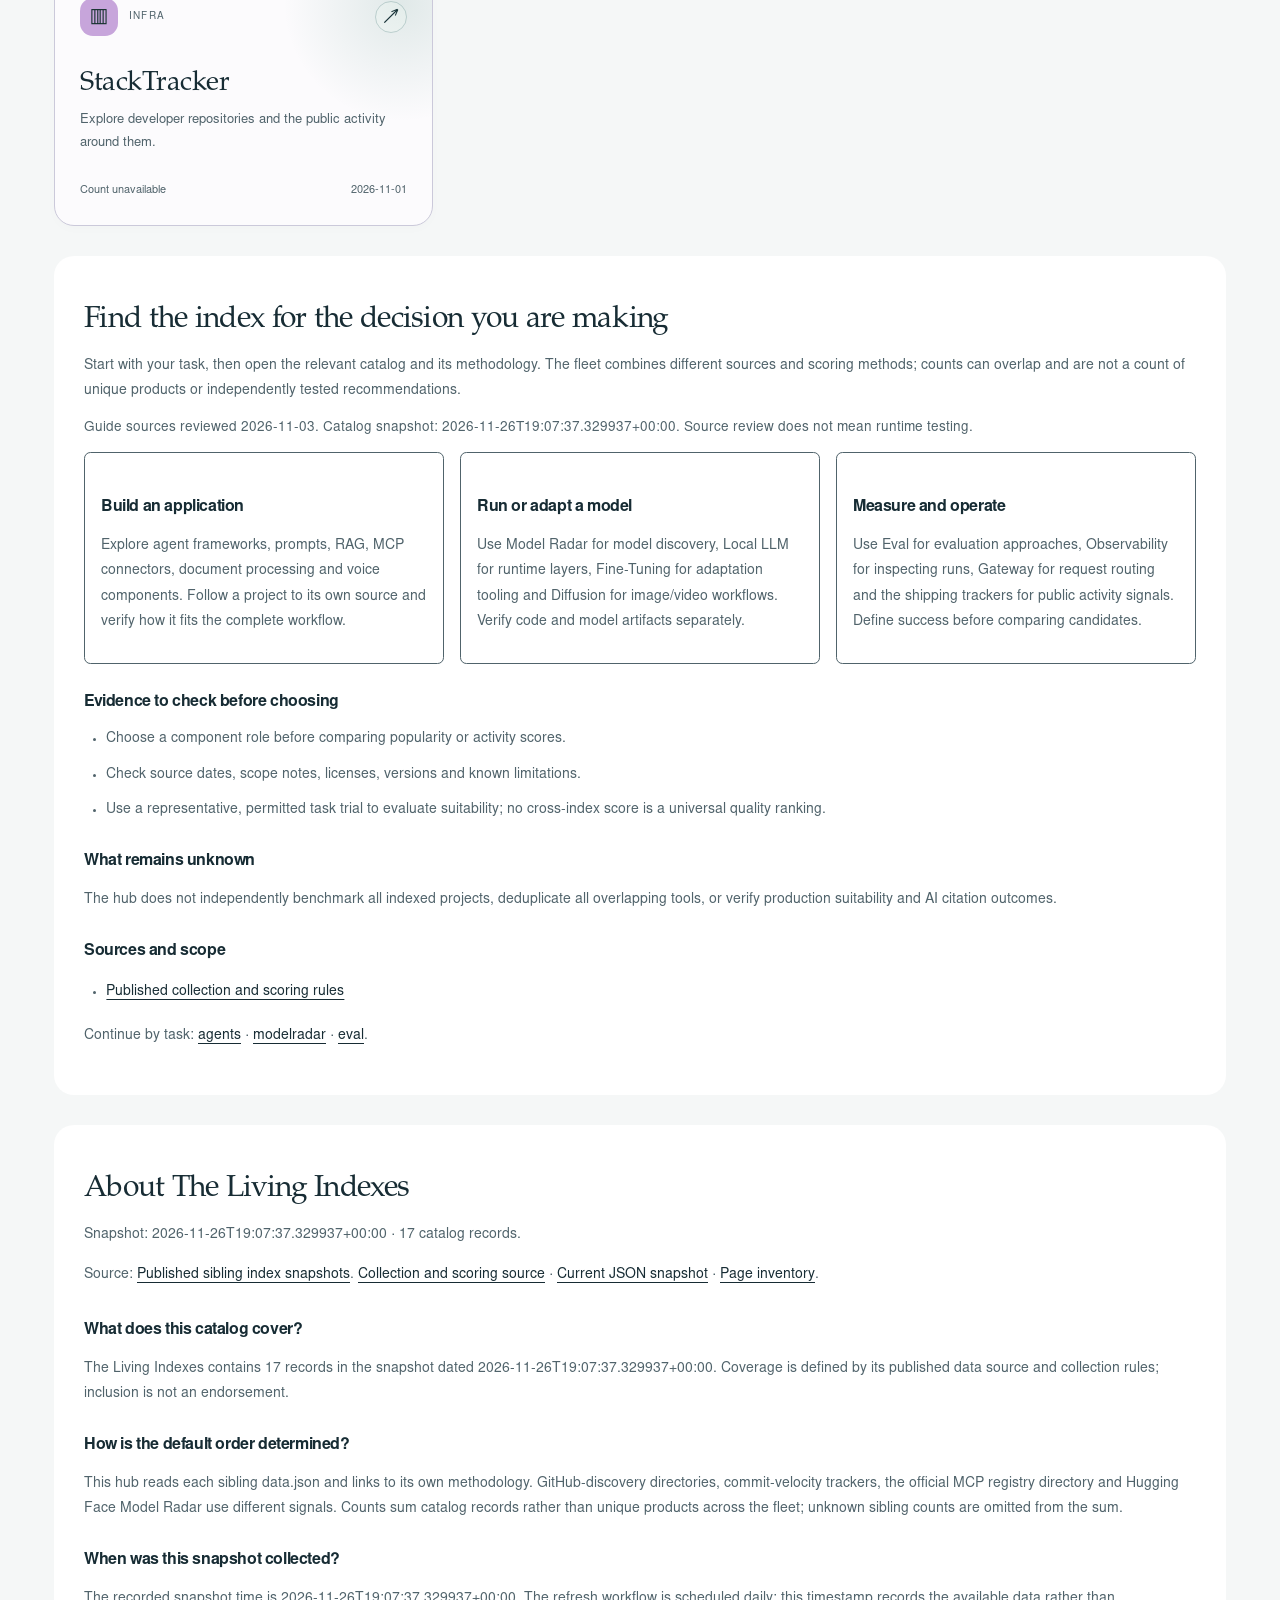
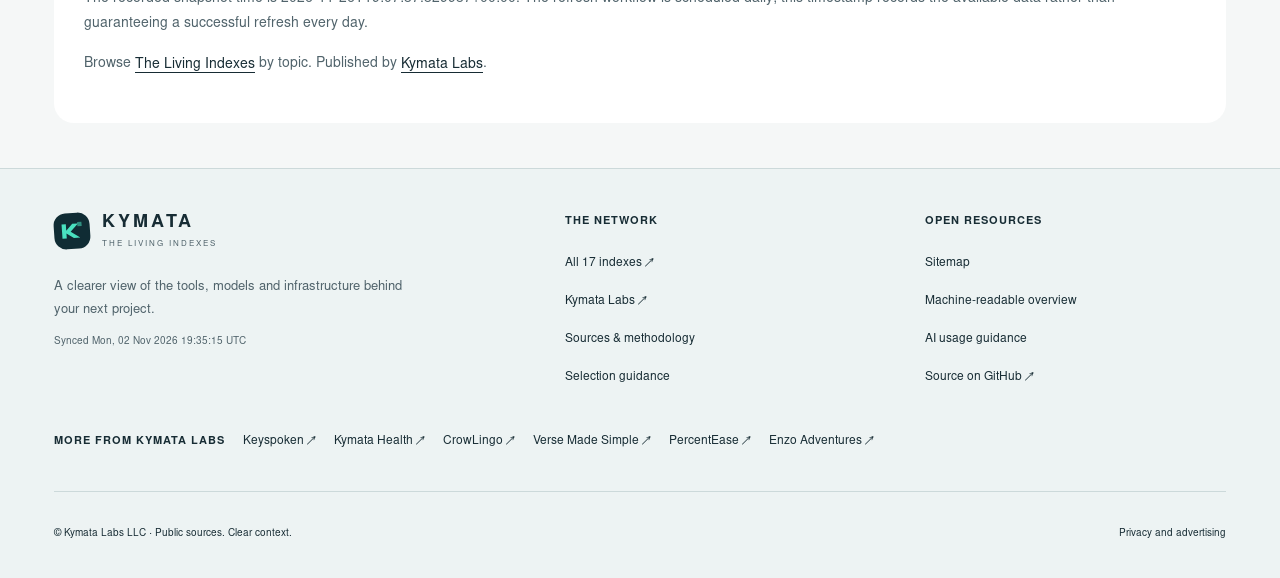
==== commit 5a2284d7: "data: daily fleet sync (2026-11-26)" ====
--- a/index.html
+++ b/index.html
@@ -26,7 +26,7 @@
 
 
 <!-- catalog:schema:start -->
-<script type="application/ld+json" id="catalog-schema">{"@context":"https://schema.org","@graph":[{"@type":"CollectionPage","@id":"https://indexes.kymatalabs.com/#catalog","url":"https://indexes.kymatalabs.com/","name":"The Living Indexes","dateModified":"2026-11-25","inLanguage":"en","mainEntity":{"@id":"https://indexes.kymatalabs.com/#entries"},"isPartOf":{"@type":"WebSite","url":"https://indexes.kymatalabs.com/","name":"The Living Indexes"}},{"@type":"ItemList","@id":"https://indexes.kymatalabs.com/#entries","name":"The Living Indexes catalog snapshot","numberOfItems":17,"itemListElement":[{"@type":"ListItem","position":1,"url":"https://skill.kymatalabs.com/","name":"The Skill Index"},{"@type":"ListItem","position":2,"url":"https://eval.kymatalabs.com/","name":"The Eval Index"},{"@type":"ListItem","position":3,"url":"https://localllm.kymatalabs.com/","name":"The Local LLM Index"},{"@type":"ListItem","position":4,"url":"https://prompt.kymatalabs.com/","name":"The Prompt Index"},{"@type":"ListItem","position":5,"url":"https://rag.kymatalabs.com/","name":"The RAG Index"},{"@type":"ListItem","position":6,"url":"https://diffusion.kymatalabs.com/","name":"The Diffusion Index"},{"@type":"ListItem","position":7,"url":"https://voice.kymatalabs.com/","name":"The Voice AI Index"},{"@type":"ListItem","position":8,"url":"https://dataset.kymatalabs.com/","name":"The Dataset Index"},{"@type":"ListItem","position":9,"url":"https://finetune.kymatalabs.com/","name":"The Fine-Tuning Index"},{"@type":"ListItem","position":10,"url":"https://gateway.kymatalabs.com/","name":"The Gateway Index"},{"@type":"ListItem","position":11,"url":"https://agents.kymatalabs.com/","name":"The Agent Index"},{"@type":"ListItem","position":12,"url":"https://document.kymatalabs.com/","name":"The Document Index"},{"@type":"ListItem","position":13,"url":"https://observability.kymatalabs.com/","name":"The Observability Index"},{"@type":"ListItem","position":14,"url":"https://stacktracker.kymatalabs.com/","name":"StackTracker"},{"@type":"ListItem","position":15,"url":"https://modelradar.kymatalabs.com/","name":"Model Radar"},{"@type":"ListItem","position":16,"url":"https://mcp.kymatalabs.com/","name":"The MCP Index"},{"@type":"ListItem","position":17,"url":"https://agentvelocity.kymatalabs.com/","name":"Agent Velocity"}]},{"@type":"FAQPage","mainEntity":[{"@type":"Question","name":"What does this catalog cover?","acceptedAnswer":{"@type":"Answer","text":"The Living Indexes contains 17 records in the snapshot dated 2026-11-25T19:25:06.430191+00:00. Coverage is defined by its published data source and collection rules; inclusion is not an endorsement."}},{"@type":"Question","name":"How is the default order determined?","acceptedAnswer":{"@type":"Answer","text":"This hub reads each sibling data.json and links to its own methodology. GitHub-discovery directories, commit-velocity trackers, the official MCP registry directory and Hugging Face Model Radar use different signals. Counts sum catalog records rather than unique products across the fleet; unknown sibling counts are omitted from the sum."}},{"@type":"Question","name":"When was this snapshot collected?","acceptedAnswer":{"@type":"Answer","text":"The recorded snapshot time is 2026-11-25T19:25:06.430191+00:00. The refresh workflow is scheduled daily; this timestamp records the available data rather than guaranteeing a successful refresh every day."}}]}]}</script>
+<script type="application/ld+json" id="catalog-schema">{"@context":"https://schema.org","@graph":[{"@type":"CollectionPage","@id":"https://indexes.kymatalabs.com/#catalog","url":"https://indexes.kymatalabs.com/","name":"The Living Indexes","dateModified":"2026-11-26","inLanguage":"en","mainEntity":{"@id":"https://indexes.kymatalabs.com/#entries"},"isPartOf":{"@type":"WebSite","url":"https://indexes.kymatalabs.com/","name":"The Living Indexes"}},{"@type":"ItemList","@id":"https://indexes.kymatalabs.com/#entries","name":"The Living Indexes catalog snapshot","numberOfItems":17,"itemListElement":[{"@type":"ListItem","position":1,"url":"https://skill.kymatalabs.com/","name":"The Skill Index"},{"@type":"ListItem","position":2,"url":"https://eval.kymatalabs.com/","name":"The Eval Index"},{"@type":"ListItem","position":3,"url":"https://localllm.kymatalabs.com/","name":"The Local LLM Index"},{"@type":"ListItem","position":4,"url":"https://prompt.kymatalabs.com/","name":"The Prompt Index"},{"@type":"ListItem","position":5,"url":"https://rag.kymatalabs.com/","name":"The RAG Index"},{"@type":"ListItem","position":6,"url":"https://diffusion.kymatalabs.com/","name":"The Diffusion Index"},{"@type":"ListItem","position":7,"url":"https://voice.kymatalabs.com/","name":"The Voice AI Index"},{"@type":"ListItem","position":8,"url":"https://dataset.kymatalabs.com/","name":"The Dataset Index"},{"@type":"ListItem","position":9,"url":"https://finetune.kymatalabs.com/","name":"The Fine-Tuning Index"},{"@type":"ListItem","position":10,"url":"https://gateway.kymatalabs.com/","name":"The Gateway Index"},{"@type":"ListItem","position":11,"url":"https://agents.kymatalabs.com/","name":"The Agent Index"},{"@type":"ListItem","position":12,"url":"https://document.kymatalabs.com/","name":"The Document Index"},{"@type":"ListItem","position":13,"url":"https://observability.kymatalabs.com/","name":"The Observability Index"},{"@type":"ListItem","position":14,"url":"https://stacktracker.kymatalabs.com/","name":"StackTracker"},{"@type":"ListItem","position":15,"url":"https://modelradar.kymatalabs.com/","name":"Model Radar"},{"@type":"ListItem","position":16,"url":"https://mcp.kymatalabs.com/","name":"The MCP Index"},{"@type":"ListItem","position":17,"url":"https://agentvelocity.kymatalabs.com/","name":"Agent Velocity"}]},{"@type":"FAQPage","mainEntity":[{"@type":"Question","name":"What does this catalog cover?","acceptedAnswer":{"@type":"Answer","text":"The Living Indexes contains 17 records in the snapshot dated 2026-11-26T19:07:37.329937+00:00. Coverage is defined by its published data source and collection rules; inclusion is not an endorsement."}},{"@type":"Question","name":"How is the default order determined?","acceptedAnswer":{"@type":"Answer","text":"This hub reads each sibling data.json and links to its own methodology. GitHub-discovery directories, commit-velocity trackers, the official MCP registry directory and Hugging Face Model Radar use different signals. Counts sum catalog records rather than unique products across the fleet; unknown sibling counts are omitted from the sum."}},{"@type":"Question","name":"When was this snapshot collected?","acceptedAnswer":{"@type":"Answer","text":"The recorded snapshot time is 2026-11-26T19:07:37.329937+00:00. The refresh workflow is scheduled daily; this timestamp records the available data rather than guaranteeing a successful refresh every day."}}]}]}</script>
 <!-- catalog:schema:end -->
 <link rel="alternate" type="application/json" href="/data.json" title="Current catalog snapshot">
 <script defer src="/guidance.js"></script>
@@ -41,11 +41,11 @@
     <div class="kicker">Published source signals, dated snapshots</div>
     <h1 class="serif">The AI landscape,<br><em>made legible.</em></h1>
     <p class="lede">Find your way through open-source AI. Seventeen focused indexes connect the tools, models and infrastructure behind your next project.</p><div class="atlas-hero-actions"><a class="atlas-primary" href="#choose-index">Explore the indexes <span aria-hidden="true">↗</span></a><a class="atlas-secondary" href="#catalog-methodology">Sources & methodology →</a><button class="atlas-motion" type="button" aria-pressed="false">Pause motion</button></div>
-    <p class="hub-snapshot"><span id="total">60968</span> entries across dated index snapshots. Tools can appear in more than one index.</p>
+    <p class="hub-snapshot"><span id="total">37125</span> entries across dated index snapshots. Tools can appear in more than one index.</p>
   </div></section>
 
 <section class="wrap atlas-directory-header" id="choose-index"><div><span class="atlas-eyebrow">An organized view of the ecosystem</span><h2>What are you building?</h2><p>Choose a discipline. Find your starting point.</p></div><label class="atlas-hub-search"><span aria-hidden="true">⌕</span><input type="search" id="atlas-hub-q" placeholder="Search the indexes — agents, models, voice, data…" aria-label="Find an index" disabled></label><div class="atlas-group-filters" aria-label="Filter indexes by discipline"><button type="button" data-atlas-filter="All" aria-pressed="true" disabled>All indexes</button><button type="button" data-atlas-filter="Build &amp; connect" aria-pressed="false" disabled>Build &amp; connect</button><button type="button" data-atlas-filter="Models &amp; media" aria-pressed="false" disabled>Models &amp; media</button><button type="button" data-atlas-filter="Knowledge &amp; data" aria-pressed="false" disabled>Knowledge &amp; data</button><button type="button" data-atlas-filter="Measure &amp; discover" aria-pressed="false" disabled>Measure &amp; discover</button></div></section>
-  <div class="wrap"><div id="grid" class="atlas-directory"><!-- catalog:entries:start --><div class="atlas-directory-groups"><section class="atlas-topic-group" data-atlas-group="Build &amp; connect"><div class="atlas-topic-heading"><span>01</span><h3>Build &amp; connect</h3><span class="atlas-topic-rule"></span><span>5 indexes</span></div><div class="atlas-hub-grid"><a class="card atlas-hub-card" href="https://agents.kymatalabs.com/" data-atlas-key="agent" style="--atlas-card-color:#58dfbc;--atlas-card-ink:#42684f"><div class="atlas-card-top"><span class="atlas-topic-glyph" aria-hidden="true">⌘</span><span class="atlas-topic-tag">Agents</span><span class="atlas-card-arrow" aria-hidden="true">↗</span></div><div class="name">The Agent Index</div><p class="blurb">Explore frameworks that give models tools, memory and room to act.</p><div class="atlas-hub-card-bottom"><span data-atlas-count>278 snapshot records</span><span data-atlas-snapshot>2026-11-07</span></div><div class="atlas-summary-notes"></div></a><a class="card atlas-hub-card" href="https://agentvelocity.kymatalabs.com/" data-atlas-key="agentvel" style="--atlas-card-color:#f5aa7c;--atlas-card-ink:#906045"><div class="atlas-card-top"><span class="atlas-topic-glyph" aria-hidden="true">↗</span><span class="atlas-topic-tag">Agents</span><span class="atlas-card-arrow" aria-hidden="true">↗</span></div><div class="name">Agent Velocity</div><p class="blurb">Explore coding-agent projects and their public repository signals.</p><div class="atlas-hub-card-bottom"><span data-atlas-count>14 snapshot records</span><span data-atlas-snapshot>2026-11-24</span></div><div class="atlas-summary-notes"></div></a><a class="card atlas-hub-card" href="https://skill.kymatalabs.com/" data-atlas-key="skill" style="--atlas-card-color:#f4bd4f;--atlas-card-ink:#986328"><div class="atlas-card-top"><span class="atlas-topic-glyph" aria-hidden="true">✳</span><span class="atlas-topic-tag">Skills</span><span class="atlas-card-arrow" aria-hidden="true">↗</span></div><div class="name">The Skill Index</div><p class="blurb">Reusable instructions, commands and extensions for your next agent.</p><div class="atlas-hub-card-bottom"><span data-atlas-count>280 snapshot records</span><span data-atlas-snapshot>2026-11-07</span></div><div class="atlas-summary-notes"></div></a><a class="card atlas-hub-card" href="https://mcp.kymatalabs.com/" data-atlas-key="mcp" style="--atlas-card-color:#af9cff;--atlas-card-ink:#72569d"><div class="atlas-card-top"><span class="atlas-topic-glyph" aria-hidden="true">⌘</span><span class="atlas-topic-tag">MCP</span><span class="atlas-card-arrow" aria-hidden="true">↗</span></div><div class="name">The MCP Index</div><p class="blurb">Discover servers listed in the official Model Context Protocol registry.</p><div class="atlas-hub-card-bottom"><span data-atlas-count>57,752 snapshot records</span><span data-atlas-snapshot>2026-11-06</span></div><div class="atlas-summary-notes"><p class="summary-note">Check source coverage on the index; this count is not proof of a complete registry.</p></div></a><a class="card atlas-hub-card" href="https://gateway.kymatalabs.com/" data-atlas-key="gateway" style="--atlas-card-color:#65dbe9;--atlas-card-ink:#366966"><div class="atlas-card-top"><span class="atlas-topic-glyph" aria-hidden="true">⇄</span><span class="atlas-topic-tag">Gateways</span><span class="atlas-card-arrow" aria-hidden="true">↗</span></div><div class="name">The Gateway Index</div><p class="blurb">Explore gateways, routing and inference infrastructure for AI applications.</p><div class="atlas-hub-card-bottom"><span data-atlas-count>213 snapshot records</span><span data-atlas-snapshot>2026-11-07</span></div><div class="atlas-summary-notes"></div></a></div></section><section class="atlas-topic-group" data-atlas-group="Models &amp; media"><div class="atlas-topic-heading"><span>02</span><h3>Models &amp; media</h3><span class="atlas-topic-rule"></span><span>5 indexes</span></div><div class="atlas-hub-grid"><a class="card atlas-hub-card" href="https://modelradar.kymatalabs.com/" data-atlas-key="model" style="--atlas-card-color:#8bb2ff;--atlas-card-ink:#4d6299"><div class="atlas-card-top"><span class="atlas-topic-glyph" aria-hidden="true">◉</span><span class="atlas-topic-tag">Models</span><span class="atlas-card-arrow" aria-hidden="true">↗</span></div><div class="name">Model Radar</div><p class="blurb">Explore public models, their categories and available source signals.</p><div class="atlas-hub-card-bottom"><span data-atlas-count>150 snapshot records</span><span data-atlas-snapshot>2026-11-07</span></div><div class="atlas-summary-notes"></div></a><a class="card atlas-hub-card" href="https://localllm.kymatalabs.com/" data-atlas-key="local" style="--atlas-card-color:#54dab7;--atlas-card-ink:#316b66"><div class="atlas-card-top"><span class="atlas-topic-glyph" aria-hidden="true">⌘</span><span class="atlas-topic-tag">Local</span><span class="atlas-card-arrow" aria-hidden="true">↗</span></div><div class="name">The Local LLM Index</div><p class="blurb">Explore the tools for running language models on your own hardware.</p><div class="atlas-hub-card-bottom"><span data-atlas-count>238 snapshot records</span><span data-atlas-snapshot>2026-11-07</span></div><div class="atlas-summary-notes"></div></a><a class="card atlas-hub-card" href="https://finetune.kymatalabs.com/" data-atlas-key="finetune" style="--atlas-card-color:#ffa45a;--atlas-card-ink:#995a2c"><div class="atlas-card-top"><span class="atlas-topic-glyph" aria-hidden="true">⌁</span><span class="atlas-topic-tag">Fine-Tuning</span><span class="atlas-card-arrow" aria-hidden="true">↗</span></div><div class="name">The Fine-Tuning Index</div><p class="blurb">Find training, adaptation and optimization tools for your next model.</p><div class="atlas-hub-card-bottom"><span data-atlas-count>184 snapshot records</span><span data-atlas-snapshot>2026-11-10</span></div><div class="atlas-summary-notes"></div></a><a class="card atlas-hub-card" href="https://diffusion.kymatalabs.com/" data-atlas-key="diffusion" style="--atlas-card-color:#ff976e;--atlas-card-ink:#aa4c44"><div class="atlas-card-top"><span class="atlas-topic-glyph" aria-hidden="true">◈</span><span class="atlas-topic-tag">Image/Video</span><span class="atlas-card-arrow" aria-hidden="true">↗</span></div><div class="name">The Diffusion Index</div><p class="blurb">Explore the open-source tools behind generative visual workflows.</p><div class="atlas-hub-card-bottom"><span data-atlas-count>266 snapshot records</span><span data-atlas-snapshot>2026-11-07</span></div><div class="atlas-summary-notes"></div></a><a class="card atlas-hub-card" href="https://voice.kymatalabs.com/" data-atlas-key="voice" style="--atlas-card-color:#76d7fa;--atlas-card-ink:#2a7092"><div class="atlas-card-top"><span class="atlas-topic-glyph" aria-hidden="true">〰</span><span class="atlas-topic-tag">Voice</span><span class="atlas-card-arrow" aria-hidden="true">↗</span></div><div class="name">The Voice AI Index</div><p class="blurb">Speech recognition, synthesis and real-time voice tools, in one place.</p><div class="atlas-hub-card-bottom"><span data-atlas-count>285 snapshot records</span><span data-atlas-snapshot>2026-11-08</span></div><div class="atlas-summary-notes"></div></a></div></section><section class="atlas-topic-group" data-atlas-group="Knowledge &amp; data"><div class="atlas-topic-heading"><span>03</span><h3>Knowledge &amp; data</h3><span class="atlas-topic-rule"></span><span>4 indexes</span></div><div class="atlas-hub-grid"><a class="card atlas-hub-card" href="https://rag.kymatalabs.com/" data-atlas-key="rag" style="--atlas-card-color:#ab9afa;--atlas-card-ink:#6654a1"><div class="atlas-card-top"><span class="atlas-topic-glyph" aria-hidden="true">≋</span><span class="atlas-topic-tag">RAG</span><span class="atlas-card-arrow" aria-hidden="true">↗</span></div><div class="name">The RAG Index</div><p class="blurb">Discover retrieval, vector search and knowledge-grounded AI tools.</p><div class="atlas-hub-card-bottom"><span data-atlas-count>223 snapshot records</span><span data-atlas-snapshot>2026-11-13</span></div><div class="atlas-summary-notes"></div></a><a class="card atlas-hub-card" href="https://document.kymatalabs.com/" data-atlas-key="document" style="--atlas-card-color:#90c1ff;--atlas-card-ink:#526fa2"><div class="atlas-card-top"><span class="atlas-topic-glyph" aria-hidden="true">▤</span><span class="atlas-topic-tag">Documents</span><span class="atlas-card-arrow" aria-hidden="true">↗</span></div><div class="name">The Document Index</div><p class="blurb">Explore document parsing, extraction, OCR and knowledge workflows.</p><div class="atlas-hub-card-bottom"><span data-atlas-count>232 snapshot records</span><span data-atlas-snapshot>2026-11-08</span></div><div class="atlas-summary-notes"></div></a><a class="card atlas-hub-card" href="https://dataset.kymatalabs.com/" data-atlas-key="dataset" style="--atlas-card-color:#f0cd6f;--atlas-card-ink:#8a6825"><div class="atlas-card-top"><span class="atlas-topic-glyph" aria-hidden="true">▦</span><span class="atlas-topic-tag">Data</span><span class="atlas-card-arrow" aria-hidden="true">↗</span></div><div class="name">The Dataset Index</div><p class="blurb">Explore tools to create, label, curate and manage machine-learning data.</p><div class="atlas-hub-card-bottom"><span data-atlas-count>253 snapshot records</span><span data-atlas-snapshot>2026-11-17</span></div><div class="atlas-summary-notes"></div></a><a class="card atlas-hub-card" href="https://prompt.kymatalabs.com/" data-atlas-key="prompt" style="--atlas-card-color:#ff94ba;--atlas-card-ink:#9a4e67"><div class="atlas-card-top"><span class="atlas-topic-glyph" aria-hidden="true">›_</span><span class="atlas-topic-tag">Prompts</span><span class="atlas-card-arrow" aria-hidden="true">↗</span></div><div class="name">The Prompt Index</div><p class="blurb">Explore prompt engineering, reusable templates and optimization tools.</p><div class="atlas-hub-card-bottom"><span data-atlas-count>138 snapshot records</span><span data-atlas-snapshot>2026-11-10</span></div><div class="atlas-summary-notes"></div></a></div></section><section class="atlas-topic-group" data-atlas-group="Measure &amp; discover"><div class="atlas-topic-heading"><span>04</span><h3>Measure &amp; discover</h3><span class="atlas-topic-rule"></span><span>3 indexes</span></div><div class="atlas-hub-grid"><a class="card atlas-hub-card" href="https://eval.kymatalabs.com/" data-atlas-key="eval" style="--atlas-card-color:#c9e975;--atlas-card-ink:#486f30"><div class="atlas-card-top"><span class="atlas-topic-glyph" aria-hidden="true">⊙</span><span class="atlas-topic-tag">Evals</span><span class="atlas-card-arrow" aria-hidden="true">↗</span></div><div class="name">The Eval Index</div><p class="blurb">Find the tools to measure quality, reliability and risk.</p><div class="atlas-hub-card-bottom"><span data-atlas-count>280 snapshot records</span><span data-atlas-snapshot>2026-11-09</span></div><div class="atlas-summary-notes"></div></a><a class="card atlas-hub-card" href="https://observability.kymatalabs.com/" data-atlas-key="observability" style="--atlas-card-color:#e4c183;--atlas-card-ink:#81623c"><div class="atlas-card-top"><span class="atlas-topic-glyph" aria-hidden="true">⊙</span><span class="atlas-topic-tag">Observability</span><span class="atlas-card-arrow" aria-hidden="true">↗</span></div><div class="name">The Observability Index</div><p class="blurb">Tracing, monitoring and debugging tools for AI systems.</p><div class="atlas-hub-card-bottom"><span data-atlas-count>158 snapshot records</span><span data-atlas-snapshot>2026-11-09</span></div><div class="atlas-summary-notes"></div></a><a class="card atlas-hub-card" href="https://stacktracker.kymatalabs.com/" data-atlas-key="stack" style="--atlas-card-color:#c7a5db;--atlas-card-ink:#75566e"><div class="atlas-card-top"><span class="atlas-topic-glyph" aria-hidden="true">▥</span><span class="atlas-topic-tag">Infra</span><span class="atlas-card-arrow" aria-hidden="true">↗</span></div><div class="name">StackTracker</div><p class="blurb">Explore developer repositories and the public activity around them.</p><div class="atlas-hub-card-bottom"><span data-atlas-count>24 snapshot records</span><span data-atlas-snapshot>2026-11-24</span></div><div class="atlas-summary-notes"></div></a></div></section></div><p id="atlas-hub-empty" hidden>No indexes match. Try a broader search.</p><!-- catalog:entries:end --></div><!-- catalog:pagination:start -->
+  <div class="wrap"><div id="grid" class="atlas-directory"><!-- catalog:entries:start --><div class="atlas-directory-groups"><section class="atlas-topic-group" data-atlas-group="Build &amp; connect"><div class="atlas-topic-heading"><span>01</span><h3>Build &amp; connect</h3><span class="atlas-topic-rule"></span><span>5 indexes</span></div><div class="atlas-hub-grid"><a class="card atlas-hub-card" href="https://agents.kymatalabs.com/" data-atlas-key="agent" style="--atlas-card-color:#58dfbc;--atlas-card-ink:#42684f"><div class="atlas-card-top"><span class="atlas-topic-glyph" aria-hidden="true">⌘</span><span class="atlas-topic-tag">Agents</span><span class="atlas-card-arrow" aria-hidden="true">↗</span></div><div class="name">The Agent Index</div><p class="blurb">Explore frameworks that give models tools, memory and room to act.</p><div class="atlas-hub-card-bottom"><span data-atlas-count>280 snapshot records</span><span data-atlas-snapshot>2026-11-25</span></div><div class="atlas-summary-notes"></div></a><a class="card atlas-hub-card" href="https://agentvelocity.kymatalabs.com/" data-atlas-key="agentvel" style="--atlas-card-color:#f5aa7c;--atlas-card-ink:#906045"><div class="atlas-card-top"><span class="atlas-topic-glyph" aria-hidden="true">↗</span><span class="atlas-topic-tag">Agents</span><span class="atlas-card-arrow" aria-hidden="true">↗</span></div><div class="name">Agent Velocity</div><p class="blurb">Explore coding-agent projects and their public repository signals.</p><div class="atlas-hub-card-bottom"><span data-atlas-count>14 snapshot records</span><span data-atlas-snapshot>2026-11-25</span></div><div class="atlas-summary-notes"></div></a><a class="card atlas-hub-card" href="https://skill.kymatalabs.com/" data-atlas-key="skill" style="--atlas-card-color:#f4bd4f;--atlas-card-ink:#986328"><div class="atlas-card-top"><span class="atlas-topic-glyph" aria-hidden="true">✳</span><span class="atlas-topic-tag">Skills</span><span class="atlas-card-arrow" aria-hidden="true">↗</span></div><div class="name">The Skill Index</div><p class="blurb">Reusable instructions, commands and extensions for your next agent.</p><div class="atlas-hub-card-bottom"><span data-atlas-count>280 snapshot records</span><span data-atlas-snapshot>2026-11-26</span></div><div class="atlas-summary-notes"></div></a><a class="card atlas-hub-card" href="https://mcp.kymatalabs.com/" data-atlas-key="mcp" style="--atlas-card-color:#af9cff;--atlas-card-ink:#72569d"><div class="atlas-card-top"><span class="atlas-topic-glyph" aria-hidden="true">⌘</span><span class="atlas-topic-tag">MCP</span><span class="atlas-card-arrow" aria-hidden="true">↗</span></div><div class="name">The MCP Index</div><p class="blurb">Discover servers listed in the official Model Context Protocol registry.</p><div class="atlas-hub-card-bottom"><span data-atlas-count>33,899 snapshot records</span><span data-atlas-snapshot>2026-11-25</span></div><div class="atlas-summary-notes"><p class="summary-note">Check source coverage on the index; this count is not proof of a complete registry.</p></div></a><a class="card atlas-hub-card" href="https://gateway.kymatalabs.com/" data-atlas-key="gateway" style="--atlas-card-color:#65dbe9;--atlas-card-ink:#366966"><div class="atlas-card-top"><span class="atlas-topic-glyph" aria-hidden="true">⇄</span><span class="atlas-topic-tag">Gateways</span><span class="atlas-card-arrow" aria-hidden="true">↗</span></div><div class="name">The Gateway Index</div><p class="blurb">Explore gateways, routing and inference infrastructure for AI applications.</p><div class="atlas-hub-card-bottom"><span data-atlas-count>208 snapshot records</span><span data-atlas-snapshot>2026-11-25</span></div><div class="atlas-summary-notes"></div></a></div></section><section class="atlas-topic-group" data-atlas-group="Models &amp; media"><div class="atlas-topic-heading"><span>02</span><h3>Models &amp; media</h3><span class="atlas-topic-rule"></span><span>5 indexes</span></div><div class="atlas-hub-grid"><a class="card atlas-hub-card" href="https://modelradar.kymatalabs.com/" data-atlas-key="model" style="--atlas-card-color:#8bb2ff;--atlas-card-ink:#4d6299"><div class="atlas-card-top"><span class="atlas-topic-glyph" aria-hidden="true">◉</span><span class="atlas-topic-tag">Models</span><span class="atlas-card-arrow" aria-hidden="true">↗</span></div><div class="name">Model Radar</div><p class="blurb">Explore public models, their categories and available source signals.</p><div class="atlas-hub-card-bottom"><span data-atlas-count>150 snapshot records</span><span data-atlas-snapshot>2026-11-25</span></div><div class="atlas-summary-notes"></div></a><a class="card atlas-hub-card" href="https://localllm.kymatalabs.com/" data-atlas-key="local" style="--atlas-card-color:#54dab7;--atlas-card-ink:#316b66"><div class="atlas-card-top"><span class="atlas-topic-glyph" aria-hidden="true">⌘</span><span class="atlas-topic-tag">Local</span><span class="atlas-card-arrow" aria-hidden="true">↗</span></div><div class="name">The Local LLM Index</div><p class="blurb">Explore the tools for running language models on your own hardware.</p><div class="atlas-hub-card-bottom"><span data-atlas-count>243 snapshot records</span><span data-atlas-snapshot>2026-11-26</span></div><div class="atlas-summary-notes"></div></a><a class="card atlas-hub-card" href="https://finetune.kymatalabs.com/" data-atlas-key="finetune" style="--atlas-card-color:#ffa45a;--atlas-card-ink:#995a2c"><div class="atlas-card-top"><span class="atlas-topic-glyph" aria-hidden="true">⌁</span><span class="atlas-topic-tag">Fine-Tuning</span><span class="atlas-card-arrow" aria-hidden="true">↗</span></div><div class="name">The Fine-Tuning Index</div><p class="blurb">Find training, adaptation and optimization tools for your next model.</p><div class="atlas-hub-card-bottom"><span data-atlas-count>185 snapshot records</span><span data-atlas-snapshot>2026-11-26</span></div><div class="atlas-summary-notes"></div></a><a class="card atlas-hub-card" href="https://diffusion.kymatalabs.com/" data-atlas-key="diffusion" style="--atlas-card-color:#ff976e;--atlas-card-ink:#aa4c44"><div class="atlas-card-top"><span class="atlas-topic-glyph" aria-hidden="true">◈</span><span class="atlas-topic-tag">Image/Video</span><span class="atlas-card-arrow" aria-hidden="true">↗</span></div><div class="name">The Diffusion Index</div><p class="blurb">Explore the open-source tools behind generative visual workflows.</p><div class="atlas-hub-card-bottom"><span data-atlas-count>264 snapshot records</span><span data-atlas-snapshot>2026-11-26</span></div><div class="atlas-summary-notes"></div></a><a class="card atlas-hub-card" href="https://voice.kymatalabs.com/" data-atlas-key="voice" style="--atlas-card-color:#76d7fa;--atlas-card-ink:#2a7092"><div class="atlas-card-top"><span class="atlas-topic-glyph" aria-hidden="true">〰</span><span class="atlas-topic-tag">Voice</span><span class="atlas-card-arrow" aria-hidden="true">↗</span></div><div class="name">The Voice AI Index</div><p class="blurb">Speech recognition, synthesis and real-time voice tools, in one place.</p><div class="atlas-hub-card-bottom"><span data-atlas-count>288 snapshot records</span><span data-atlas-snapshot>2026-11-25</span></div><div class="atlas-summary-notes"></div></a></div></section><section class="atlas-topic-group" data-atlas-group="Knowledge &amp; data"><div class="atlas-topic-heading"><span>03</span><h3>Knowledge &amp; data</h3><span class="atlas-topic-rule"></span><span>4 indexes</span></div><div class="atlas-hub-grid"><a class="card atlas-hub-card" href="https://rag.kymatalabs.com/" data-atlas-key="rag" style="--atlas-card-color:#ab9afa;--atlas-card-ink:#6654a1"><div class="atlas-card-top"><span class="atlas-topic-glyph" aria-hidden="true">≋</span><span class="atlas-topic-tag">RAG</span><span class="atlas-card-arrow" aria-hidden="true">↗</span></div><div class="name">The RAG Index</div><p class="blurb">Discover retrieval, vector search and knowledge-grounded AI tools.</p><div class="atlas-hub-card-bottom"><span data-atlas-count>223 snapshot records</span><span data-atlas-snapshot>2026-11-26</span></div><div class="atlas-summary-notes"></div></a><a class="card atlas-hub-card" href="https://document.kymatalabs.com/" data-atlas-key="document" style="--atlas-card-color:#90c1ff;--atlas-card-ink:#526fa2"><div class="atlas-card-top"><span class="atlas-topic-glyph" aria-hidden="true">▤</span><span class="atlas-topic-tag">Documents</span><span class="atlas-card-arrow" aria-hidden="true">↗</span></div><div class="name">The Document Index</div><p class="blurb">Explore document parsing, extraction, OCR and knowledge workflows.</p><div class="atlas-hub-card-bottom"><span data-atlas-count>227 snapshot records</span><span data-atlas-snapshot>2026-11-25</span></div><div class="atlas-summary-notes"></div></a><a class="card atlas-hub-card" href="https://dataset.kymatalabs.com/" data-atlas-key="dataset" style="--atlas-card-color:#f0cd6f;--atlas-card-ink:#8a6825"><div class="atlas-card-top"><span class="atlas-topic-glyph" aria-hidden="true">▦</span><span class="atlas-topic-tag">Data</span><span class="atlas-card-arrow" aria-hidden="true">↗</span></div><div class="name">The Dataset Index</div><p class="blurb">Explore tools to create, label, curate and manage machine-learning data.</p><div class="atlas-hub-card-bottom"><span data-atlas-count>252 snapshot records</span><span data-atlas-snapshot>2026-11-25</span></div><div class="atlas-summary-notes"></div></a><a class="card atlas-hub-card" href="https://prompt.kymatalabs.com/" data-atlas-key="prompt" style="--atlas-card-color:#ff94ba;--atlas-card-ink:#9a4e67"><div class="atlas-card-top"><span class="atlas-topic-glyph" aria-hidden="true">›_</span><span class="atlas-topic-tag">Prompts</span><span class="atlas-card-arrow" aria-hidden="true">↗</span></div><div class="name">The Prompt Index</div><p class="blurb">Explore prompt engineering, reusable templates and optimization tools.</p><div class="atlas-hub-card-bottom"><span data-atlas-count>142 snapshot records</span><span data-atlas-snapshot>2026-11-26</span></div><div class="atlas-summary-notes"></div></a></div></section><section class="atlas-topic-group" data-atlas-group="Measure &amp; discover"><div class="atlas-topic-heading"><span>04</span><h3>Measure &amp; discover</h3><span class="atlas-topic-rule"></span><span>3 indexes</span></div><div class="atlas-hub-grid"><a class="card atlas-hub-card" href="https://eval.kymatalabs.com/" data-atlas-key="eval" style="--atlas-card-color:#c9e975;--atlas-card-ink:#486f30"><div class="atlas-card-top"><span class="atlas-topic-glyph" aria-hidden="true">⊙</span><span class="atlas-topic-tag">Evals</span><span class="atlas-card-arrow" aria-hidden="true">↗</span></div><div class="name">The Eval Index</div><p class="blurb">Find the tools to measure quality, reliability and risk.</p><div class="atlas-hub-card-bottom"><span data-atlas-count>282 snapshot records</span><span data-atlas-snapshot>2026-11-26</span></div><div class="atlas-summary-notes"></div></a><a class="card atlas-hub-card" href="https://observability.kymatalabs.com/" data-atlas-key="observability" style="--atlas-card-color:#e4c183;--atlas-card-ink:#81623c"><div class="atlas-card-top"><span class="atlas-topic-glyph" aria-hidden="true">⊙</span><span class="atlas-topic-tag">Observability</span><span class="atlas-card-arrow" aria-hidden="true">↗</span></div><div class="name">The Observability Index</div><p class="blurb">Tracing, monitoring and debugging tools for AI systems.</p><div class="atlas-hub-card-bottom"><span data-atlas-count>164 snapshot records</span><span data-atlas-snapshot>2026-11-25</span></div><div class="atlas-summary-notes"></div></a><a class="card atlas-hub-card" href="https://stacktracker.kymatalabs.com/" data-atlas-key="stack" style="--atlas-card-color:#c7a5db;--atlas-card-ink:#75566e"><div class="atlas-card-top"><span class="atlas-topic-glyph" aria-hidden="true">▥</span><span class="atlas-topic-tag">Infra</span><span class="atlas-card-arrow" aria-hidden="true">↗</span></div><div class="name">StackTracker</div><p class="blurb">Explore developer repositories and the public activity around them.</p><div class="atlas-hub-card-bottom"><span data-atlas-count>24 snapshot records</span><span data-atlas-snapshot>2026-11-25</span></div><div class="atlas-summary-notes"></div></a></div></section></div><p id="atlas-hub-empty" hidden>No indexes match. Try a broader search.</p><!-- catalog:entries:end --></div><!-- catalog:pagination:start -->
 
 <!-- catalog:pagination:end --></div>
 
@@ -54,7 +54,7 @@
 <!-- catalog:about:start -->
 <section class="catalog-about selection-guide" id="catalog-guidance"><h2>Find the index for the decision you are making</h2>
 <p>Start with your task, then open the relevant catalog and its methodology. The fleet combines different sources and scoring methods; counts can overlap and are not a count of unique products or independently tested recommendations.</p>
-<p class="guide-date">Guide sources reviewed <time datetime="2026-11-03">2026-11-03</time>. Catalog snapshot: <time datetime="2026-11-25T19:25:06.430191+00:00">2026-11-25T19:25:06.430191+00:00</time>. Source review does not mean runtime testing.</p>
+<p class="guide-date">Guide sources reviewed <time datetime="2026-11-03">2026-11-03</time>. Catalog snapshot: <time datetime="2026-11-26T19:07:37.329937+00:00">2026-11-26T19:07:37.329937+00:00</time>. Source review does not mean runtime testing.</p>
 <div class="selection-choices">
 <div><h3>Build an application</h3><p>Explore agent frameworks, prompts, RAG, MCP connectors, document processing and voice components. Follow a project to its own source and verify how it fits the complete workflow.</p>
 </div>
@@ -70,7 +70,7 @@
 <h3>What remains unknown</h3><p>The hub does not independently benchmark all indexed projects, deduplicate all overlapping tools, or verify production suitability and AI citation outcomes.</p>
 <h3>Sources and scope</h3><ul>
 <li><a href="https://github.com/tekvisions/living-indexes/blob/6771b3bc6c3f7eee1cd027d7d735d3c9dcc5f8d9/build_data.py">Published collection and scoring rules</a></li>
-</ul><p>Continue by task: <a href="https://agents.kymatalabs.com/">agents</a> · <a href="https://modelradar.kymatalabs.com/">modelradar</a> · <a href="https://eval.kymatalabs.com/">eval</a>.</p></section><section class="catalog-about" id="catalog-methodology"><h2>About The Living Indexes</h2><p>Snapshot: <time datetime="2026-11-25T19:25:06.430191+00:00">2026-11-25T19:25:06.430191+00:00</time> · 17 catalog records.</p><p>Source: <a href="https://indexes.kymatalabs.com/">Published sibling index snapshots</a>. <a href="https://github.com/tekvisions/living-indexes/blob/main/build_data.py">Collection and scoring source</a> · <a href="/data.json">Current JSON snapshot</a> · <a href="/sitemap.xml">Page inventory</a>.</p><h3>What does this catalog cover?</h3><p>The Living Indexes contains 17 records in the snapshot dated 2026-11-25T19:25:06.430191+00:00. Coverage is defined by its published data source and collection rules; inclusion is not an endorsement.</p><h3>How is the default order determined?</h3><p>This hub reads each sibling data.json and links to its own methodology. GitHub-discovery directories, commit-velocity trackers, the official MCP registry directory and Hugging Face Model Radar use different signals. Counts sum catalog records rather than unique products across the fleet; unknown sibling counts are omitted from the sum.</p><h3>When was this snapshot collected?</h3><p>The recorded snapshot time is 2026-11-25T19:25:06.430191+00:00. The refresh workflow is scheduled daily; this timestamp records the available data rather than guaranteeing a successful refresh every day.</p><p>Browse <a href="https://indexes.kymatalabs.com/">The Living Indexes</a> by topic. Published by <a href="https://www.kymatalabs.com/">Kymata Labs</a>.</p></section>
+</ul><p>Continue by task: <a href="https://agents.kymatalabs.com/">agents</a> · <a href="https://modelradar.kymatalabs.com/">modelradar</a> · <a href="https://eval.kymatalabs.com/">eval</a>.</p></section><section class="catalog-about" id="catalog-methodology"><h2>About The Living Indexes</h2><p>Snapshot: <time datetime="2026-11-26T19:07:37.329937+00:00">2026-11-26T19:07:37.329937+00:00</time> · 17 catalog records.</p><p>Source: <a href="https://indexes.kymatalabs.com/">Published sibling index snapshots</a>. <a href="https://github.com/tekvisions/living-indexes/blob/main/build_data.py">Collection and scoring source</a> · <a href="/data.json">Current JSON snapshot</a> · <a href="/sitemap.xml">Page inventory</a>.</p><h3>What does this catalog cover?</h3><p>The Living Indexes contains 17 records in the snapshot dated 2026-11-26T19:07:37.329937+00:00. Coverage is defined by its published data source and collection rules; inclusion is not an endorsement.</p><h3>How is the default order determined?</h3><p>This hub reads each sibling data.json and links to its own methodology. GitHub-discovery directories, commit-velocity trackers, the official MCP registry directory and Hugging Face Model Radar use different signals. Counts sum catalog records rather than unique products across the fleet; unknown sibling counts are omitted from the sum.</p><h3>When was this snapshot collected?</h3><p>The recorded snapshot time is 2026-11-26T19:07:37.329937+00:00. The refresh workflow is scheduled daily; this timestamp records the available data rather than guaranteeing a successful refresh every day.</p><p>Browse <a href="https://indexes.kymatalabs.com/">The Living Indexes</a> by topic. Published by <a href="https://www.kymatalabs.com/">Kymata Labs</a>.</p></section>
 <!-- catalog:about:end -->
 </main>
 <aside data-portfolio-ad="after-content" aria-label="Advertisement" hidden></aside>
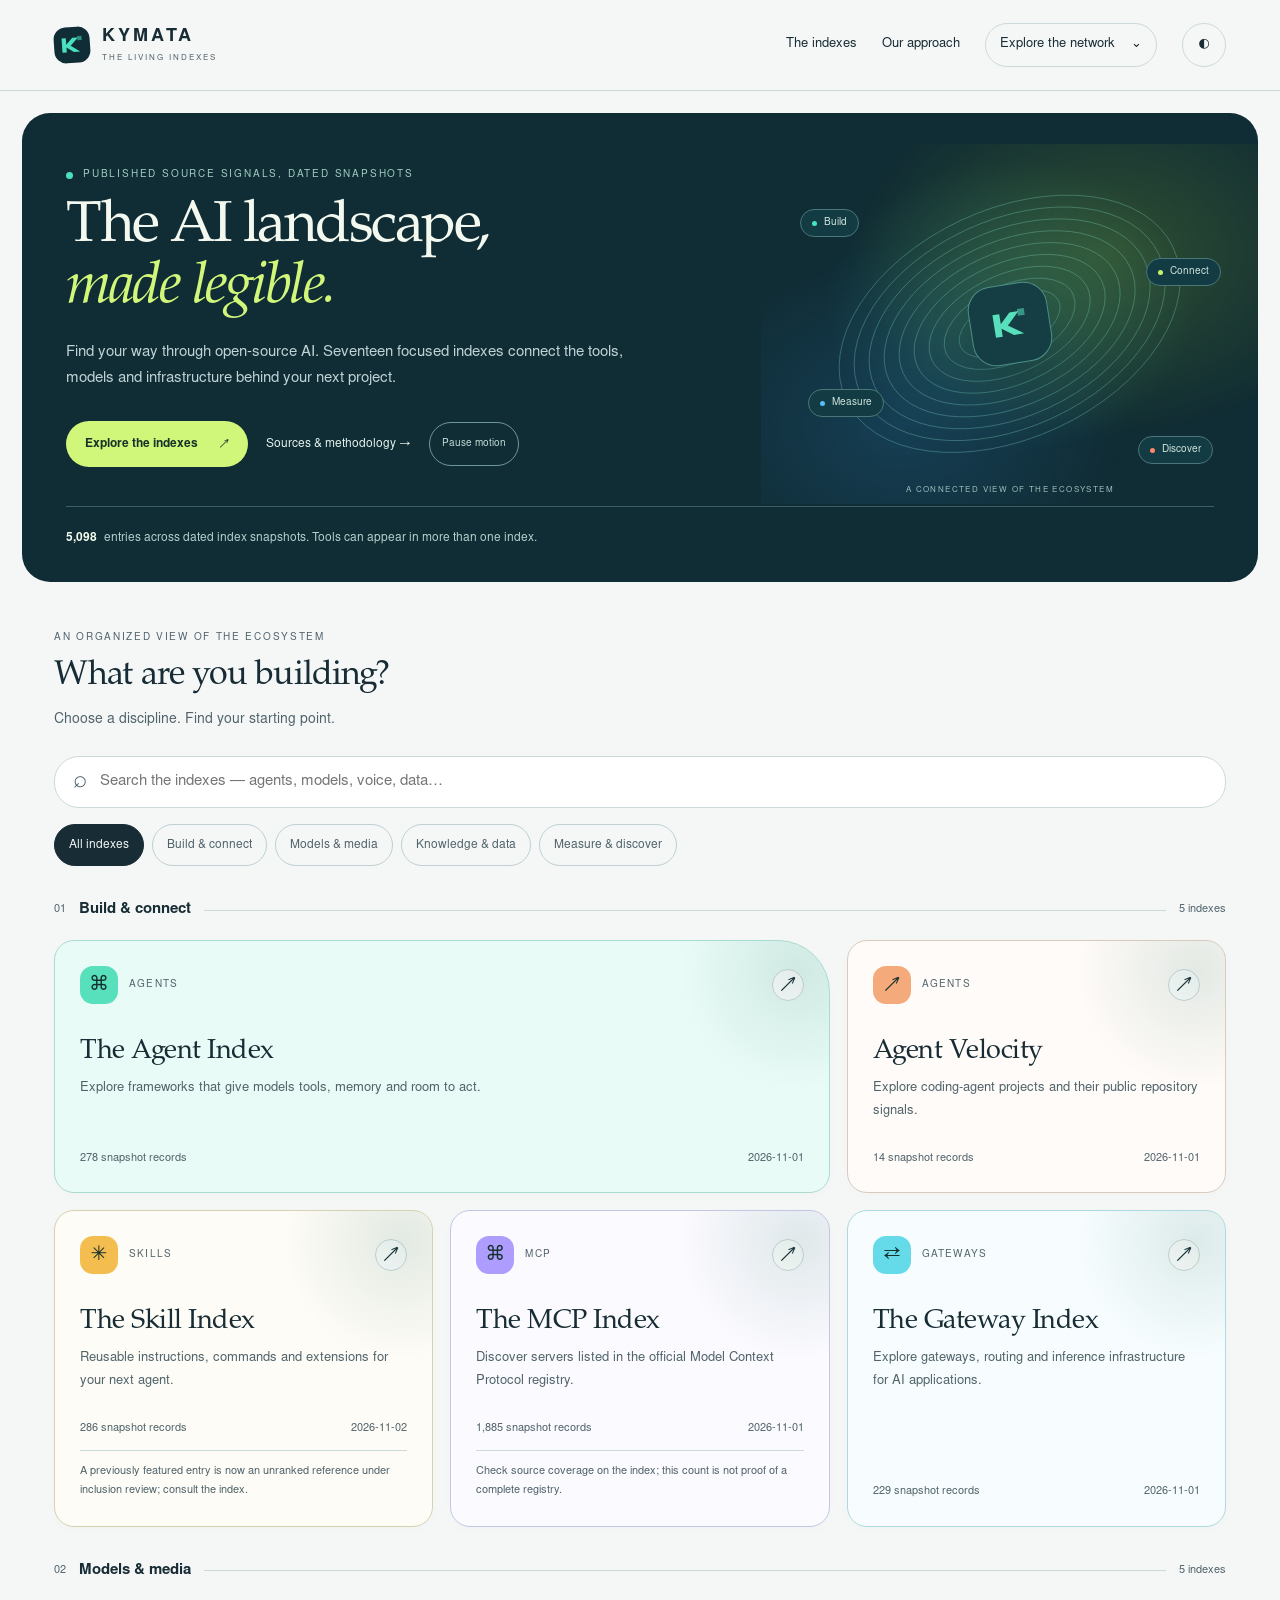
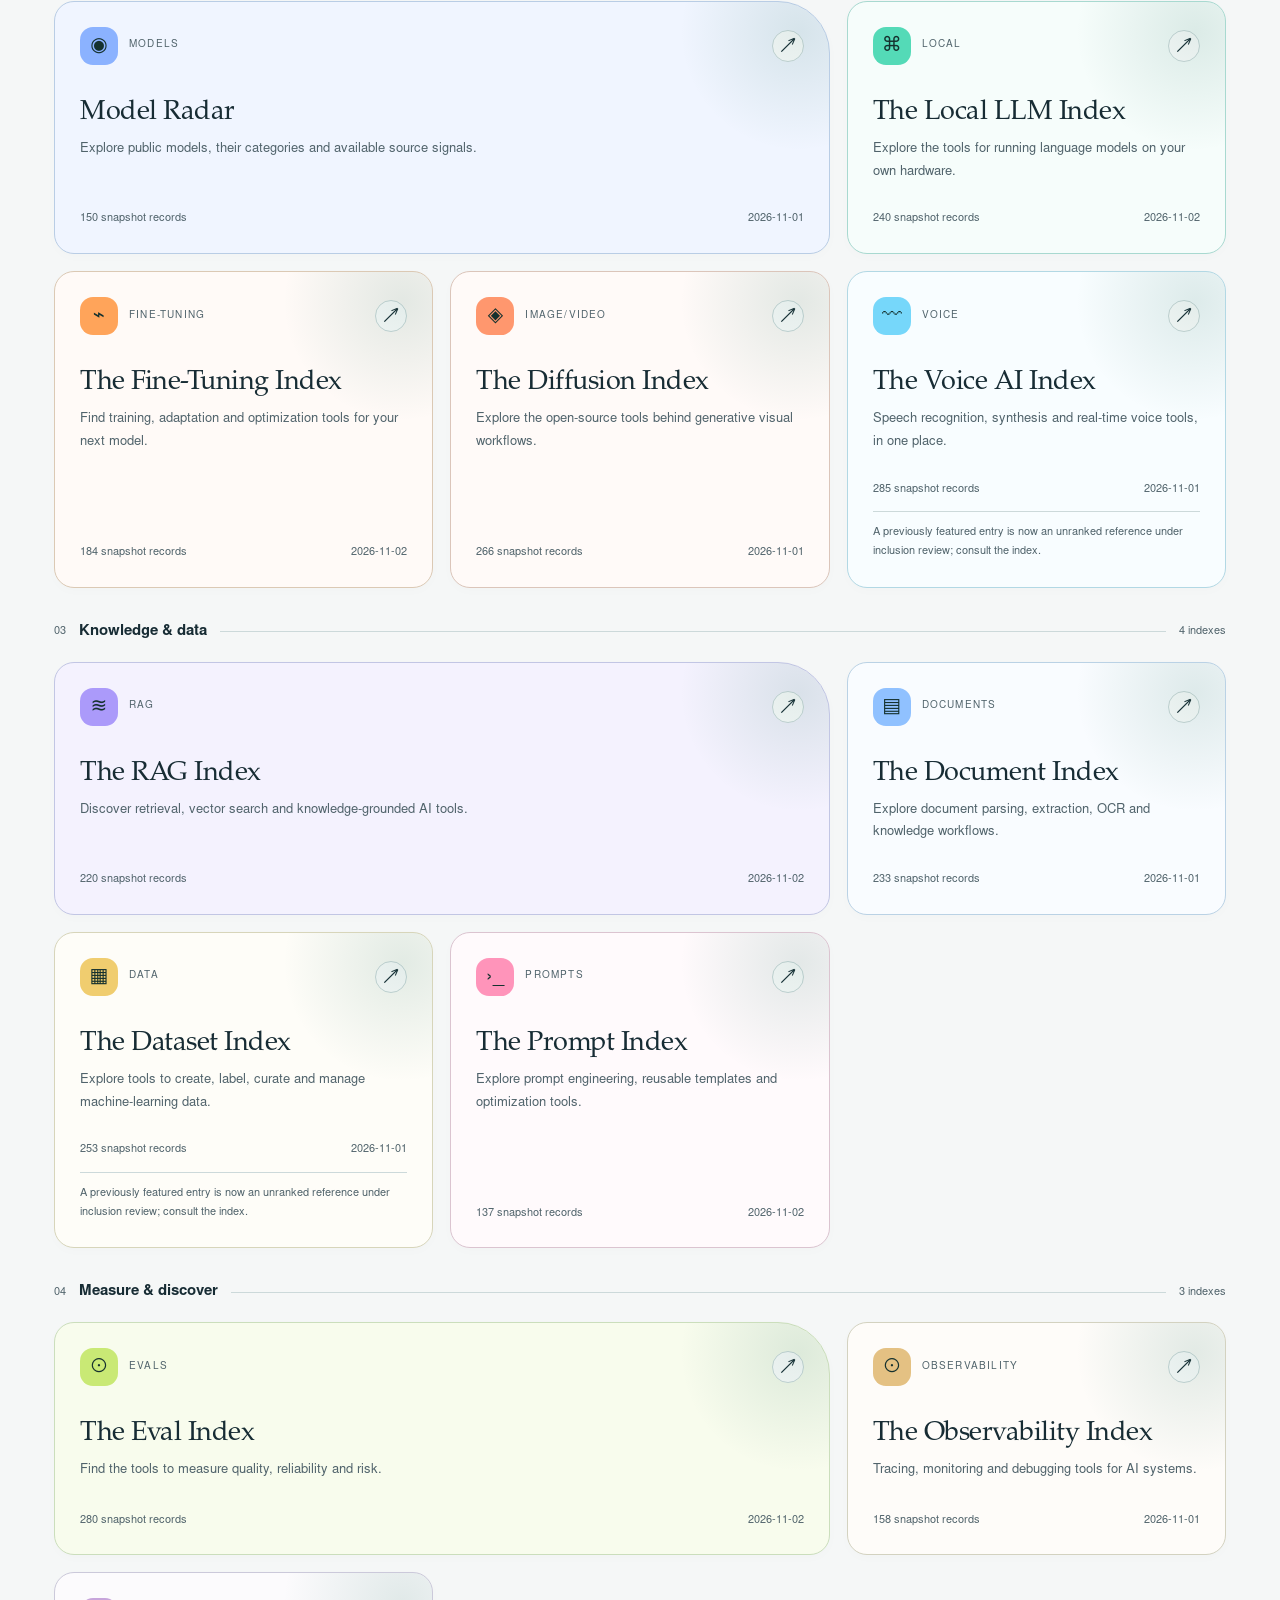
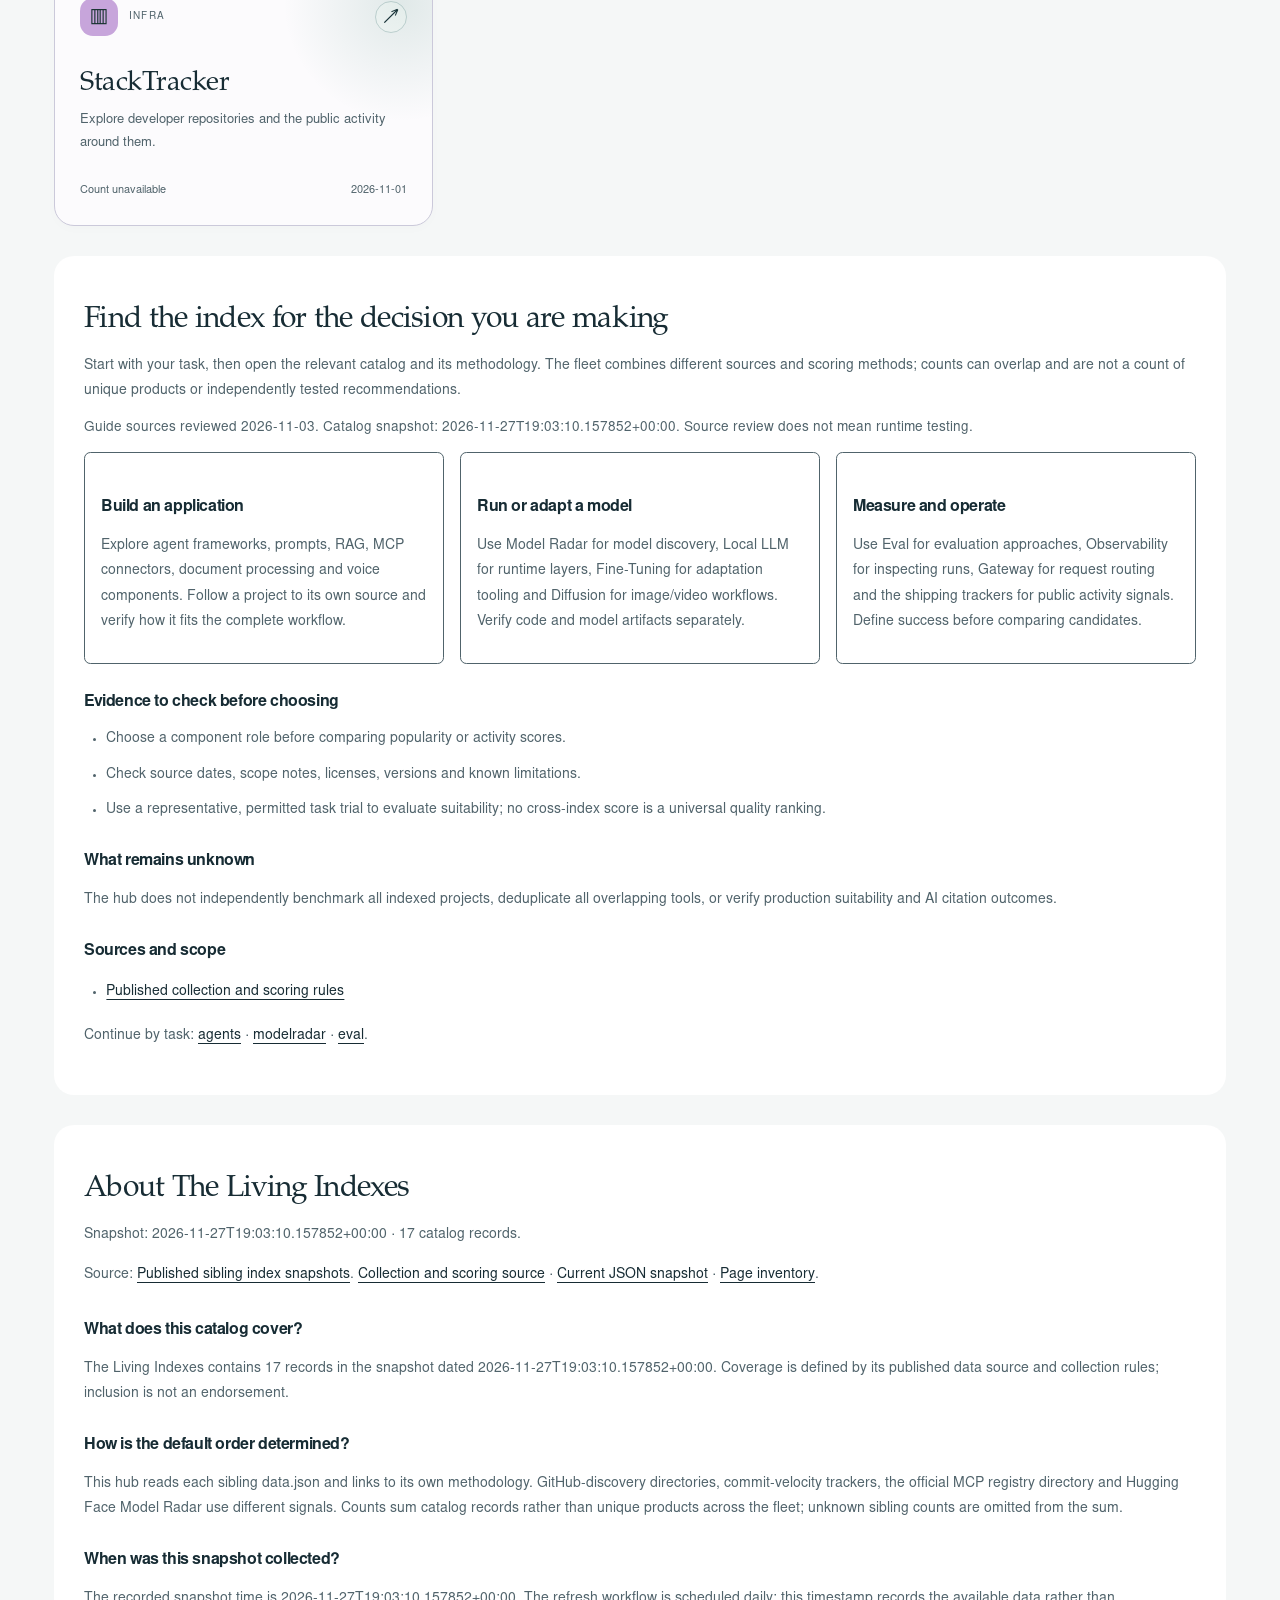
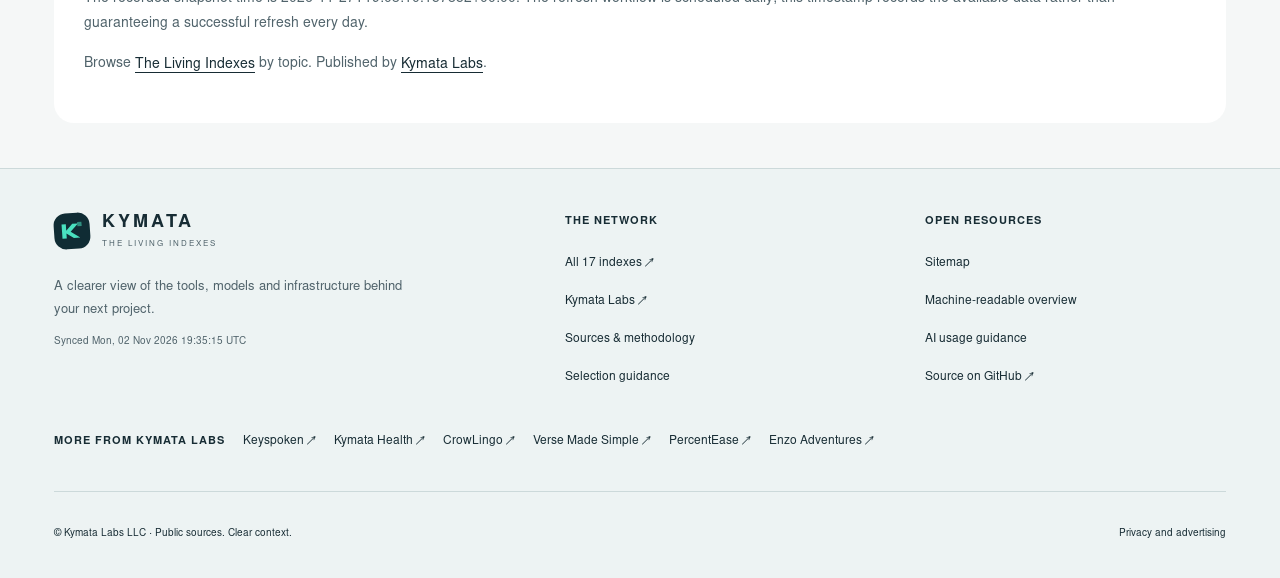
==== commit cc489f4e: "data: daily fleet sync (2026-11-27)" ====
--- a/index.html
+++ b/index.html
@@ -26,7 +26,7 @@
 
 
 <!-- catalog:schema:start -->
-<script type="application/ld+json" id="catalog-schema">{"@context":"https://schema.org","@graph":[{"@type":"CollectionPage","@id":"https://indexes.kymatalabs.com/#catalog","url":"https://indexes.kymatalabs.com/","name":"The Living Indexes","dateModified":"2026-11-26","inLanguage":"en","mainEntity":{"@id":"https://indexes.kymatalabs.com/#entries"},"isPartOf":{"@type":"WebSite","url":"https://indexes.kymatalabs.com/","name":"The Living Indexes"}},{"@type":"ItemList","@id":"https://indexes.kymatalabs.com/#entries","name":"The Living Indexes catalog snapshot","numberOfItems":17,"itemListElement":[{"@type":"ListItem","position":1,"url":"https://skill.kymatalabs.com/","name":"The Skill Index"},{"@type":"ListItem","position":2,"url":"https://eval.kymatalabs.com/","name":"The Eval Index"},{"@type":"ListItem","position":3,"url":"https://localllm.kymatalabs.com/","name":"The Local LLM Index"},{"@type":"ListItem","position":4,"url":"https://prompt.kymatalabs.com/","name":"The Prompt Index"},{"@type":"ListItem","position":5,"url":"https://rag.kymatalabs.com/","name":"The RAG Index"},{"@type":"ListItem","position":6,"url":"https://diffusion.kymatalabs.com/","name":"The Diffusion Index"},{"@type":"ListItem","position":7,"url":"https://voice.kymatalabs.com/","name":"The Voice AI Index"},{"@type":"ListItem","position":8,"url":"https://dataset.kymatalabs.com/","name":"The Dataset Index"},{"@type":"ListItem","position":9,"url":"https://finetune.kymatalabs.com/","name":"The Fine-Tuning Index"},{"@type":"ListItem","position":10,"url":"https://gateway.kymatalabs.com/","name":"The Gateway Index"},{"@type":"ListItem","position":11,"url":"https://agents.kymatalabs.com/","name":"The Agent Index"},{"@type":"ListItem","position":12,"url":"https://document.kymatalabs.com/","name":"The Document Index"},{"@type":"ListItem","position":13,"url":"https://observability.kymatalabs.com/","name":"The Observability Index"},{"@type":"ListItem","position":14,"url":"https://stacktracker.kymatalabs.com/","name":"StackTracker"},{"@type":"ListItem","position":15,"url":"https://modelradar.kymatalabs.com/","name":"Model Radar"},{"@type":"ListItem","position":16,"url":"https://mcp.kymatalabs.com/","name":"The MCP Index"},{"@type":"ListItem","position":17,"url":"https://agentvelocity.kymatalabs.com/","name":"Agent Velocity"}]},{"@type":"FAQPage","mainEntity":[{"@type":"Question","name":"What does this catalog cover?","acceptedAnswer":{"@type":"Answer","text":"The Living Indexes contains 17 records in the snapshot dated 2026-11-26T19:07:37.329937+00:00. Coverage is defined by its published data source and collection rules; inclusion is not an endorsement."}},{"@type":"Question","name":"How is the default order determined?","acceptedAnswer":{"@type":"Answer","text":"This hub reads each sibling data.json and links to its own methodology. GitHub-discovery directories, commit-velocity trackers, the official MCP registry directory and Hugging Face Model Radar use different signals. Counts sum catalog records rather than unique products across the fleet; unknown sibling counts are omitted from the sum."}},{"@type":"Question","name":"When was this snapshot collected?","acceptedAnswer":{"@type":"Answer","text":"The recorded snapshot time is 2026-11-26T19:07:37.329937+00:00. The refresh workflow is scheduled daily; this timestamp records the available data rather than guaranteeing a successful refresh every day."}}]}]}</script>
+<script type="application/ld+json" id="catalog-schema">{"@context":"https://schema.org","@graph":[{"@type":"CollectionPage","@id":"https://indexes.kymatalabs.com/#catalog","url":"https://indexes.kymatalabs.com/","name":"The Living Indexes","dateModified":"2026-11-27","inLanguage":"en","mainEntity":{"@id":"https://indexes.kymatalabs.com/#entries"},"isPartOf":{"@type":"WebSite","url":"https://indexes.kymatalabs.com/","name":"The Living Indexes"}},{"@type":"ItemList","@id":"https://indexes.kymatalabs.com/#entries","name":"The Living Indexes catalog snapshot","numberOfItems":17,"itemListElement":[{"@type":"ListItem","position":1,"url":"https://skill.kymatalabs.com/","name":"The Skill Index"},{"@type":"ListItem","position":2,"url":"https://eval.kymatalabs.com/","name":"The Eval Index"},{"@type":"ListItem","position":3,"url":"https://localllm.kymatalabs.com/","name":"The Local LLM Index"},{"@type":"ListItem","position":4,"url":"https://prompt.kymatalabs.com/","name":"The Prompt Index"},{"@type":"ListItem","position":5,"url":"https://rag.kymatalabs.com/","name":"The RAG Index"},{"@type":"ListItem","position":6,"url":"https://diffusion.kymatalabs.com/","name":"The Diffusion Index"},{"@type":"ListItem","position":7,"url":"https://voice.kymatalabs.com/","name":"The Voice AI Index"},{"@type":"ListItem","position":8,"url":"https://dataset.kymatalabs.com/","name":"The Dataset Index"},{"@type":"ListItem","position":9,"url":"https://finetune.kymatalabs.com/","name":"The Fine-Tuning Index"},{"@type":"ListItem","position":10,"url":"https://gateway.kymatalabs.com/","name":"The Gateway Index"},{"@type":"ListItem","position":11,"url":"https://agents.kymatalabs.com/","name":"The Agent Index"},{"@type":"ListItem","position":12,"url":"https://document.kymatalabs.com/","name":"The Document Index"},{"@type":"ListItem","position":13,"url":"https://observability.kymatalabs.com/","name":"The Observability Index"},{"@type":"ListItem","position":14,"url":"https://stacktracker.kymatalabs.com/","name":"StackTracker"},{"@type":"ListItem","position":15,"url":"https://modelradar.kymatalabs.com/","name":"Model Radar"},{"@type":"ListItem","position":16,"url":"https://mcp.kymatalabs.com/","name":"The MCP Index"},{"@type":"ListItem","position":17,"url":"https://agentvelocity.kymatalabs.com/","name":"Agent Velocity"}]},{"@type":"FAQPage","mainEntity":[{"@type":"Question","name":"What does this catalog cover?","acceptedAnswer":{"@type":"Answer","text":"The Living Indexes contains 17 records in the snapshot dated 2026-11-27T19:03:10.157852+00:00. Coverage is defined by its published data source and collection rules; inclusion is not an endorsement."}},{"@type":"Question","name":"How is the default order determined?","acceptedAnswer":{"@type":"Answer","text":"This hub reads each sibling data.json and links to its own methodology. GitHub-discovery directories, commit-velocity trackers, the official MCP registry directory and Hugging Face Model Radar use different signals. Counts sum catalog records rather than unique products across the fleet; unknown sibling counts are omitted from the sum."}},{"@type":"Question","name":"When was this snapshot collected?","acceptedAnswer":{"@type":"Answer","text":"The recorded snapshot time is 2026-11-27T19:03:10.157852+00:00. The refresh workflow is scheduled daily; this timestamp records the available data rather than guaranteeing a successful refresh every day."}}]}]}</script>
 <!-- catalog:schema:end -->
 <link rel="alternate" type="application/json" href="/data.json" title="Current catalog snapshot">
 <script defer src="/guidance.js"></script>
@@ -41,11 +41,11 @@
     <div class="kicker">Published source signals, dated snapshots</div>
     <h1 class="serif">The AI landscape,<br><em>made legible.</em></h1>
     <p class="lede">Find your way through open-source AI. Seventeen focused indexes connect the tools, models and infrastructure behind your next project.</p><div class="atlas-hero-actions"><a class="atlas-primary" href="#choose-index">Explore the indexes <span aria-hidden="true">↗</span></a><a class="atlas-secondary" href="#catalog-methodology">Sources & methodology →</a><button class="atlas-motion" type="button" aria-pressed="false">Pause motion</button></div>
-    <p class="hub-snapshot"><span id="total">37125</span> entries across dated index snapshots. Tools can appear in more than one index.</p>
+    <p class="hub-snapshot"><span id="total">37644</span> entries across dated index snapshots. Tools can appear in more than one index.</p>
   </div></section>
 
 <section class="wrap atlas-directory-header" id="choose-index"><div><span class="atlas-eyebrow">An organized view of the ecosystem</span><h2>What are you building?</h2><p>Choose a discipline. Find your starting point.</p></div><label class="atlas-hub-search"><span aria-hidden="true">⌕</span><input type="search" id="atlas-hub-q" placeholder="Search the indexes — agents, models, voice, data…" aria-label="Find an index" disabled></label><div class="atlas-group-filters" aria-label="Filter indexes by discipline"><button type="button" data-atlas-filter="All" aria-pressed="true" disabled>All indexes</button><button type="button" data-atlas-filter="Build &amp; connect" aria-pressed="false" disabled>Build &amp; connect</button><button type="button" data-atlas-filter="Models &amp; media" aria-pressed="false" disabled>Models &amp; media</button><button type="button" data-atlas-filter="Knowledge &amp; data" aria-pressed="false" disabled>Knowledge &amp; data</button><button type="button" data-atlas-filter="Measure &amp; discover" aria-pressed="false" disabled>Measure &amp; discover</button></div></section>
-  <div class="wrap"><div id="grid" class="atlas-directory"><!-- catalog:entries:start --><div class="atlas-directory-groups"><section class="atlas-topic-group" data-atlas-group="Build &amp; connect"><div class="atlas-topic-heading"><span>01</span><h3>Build &amp; connect</h3><span class="atlas-topic-rule"></span><span>5 indexes</span></div><div class="atlas-hub-grid"><a class="card atlas-hub-card" href="https://agents.kymatalabs.com/" data-atlas-key="agent" style="--atlas-card-color:#58dfbc;--atlas-card-ink:#42684f"><div class="atlas-card-top"><span class="atlas-topic-glyph" aria-hidden="true">⌘</span><span class="atlas-topic-tag">Agents</span><span class="atlas-card-arrow" aria-hidden="true">↗</span></div><div class="name">The Agent Index</div><p class="blurb">Explore frameworks that give models tools, memory and room to act.</p><div class="atlas-hub-card-bottom"><span data-atlas-count>280 snapshot records</span><span data-atlas-snapshot>2026-11-25</span></div><div class="atlas-summary-notes"></div></a><a class="card atlas-hub-card" href="https://agentvelocity.kymatalabs.com/" data-atlas-key="agentvel" style="--atlas-card-color:#f5aa7c;--atlas-card-ink:#906045"><div class="atlas-card-top"><span class="atlas-topic-glyph" aria-hidden="true">↗</span><span class="atlas-topic-tag">Agents</span><span class="atlas-card-arrow" aria-hidden="true">↗</span></div><div class="name">Agent Velocity</div><p class="blurb">Explore coding-agent projects and their public repository signals.</p><div class="atlas-hub-card-bottom"><span data-atlas-count>14 snapshot records</span><span data-atlas-snapshot>2026-11-25</span></div><div class="atlas-summary-notes"></div></a><a class="card atlas-hub-card" href="https://skill.kymatalabs.com/" data-atlas-key="skill" style="--atlas-card-color:#f4bd4f;--atlas-card-ink:#986328"><div class="atlas-card-top"><span class="atlas-topic-glyph" aria-hidden="true">✳</span><span class="atlas-topic-tag">Skills</span><span class="atlas-card-arrow" aria-hidden="true">↗</span></div><div class="name">The Skill Index</div><p class="blurb">Reusable instructions, commands and extensions for your next agent.</p><div class="atlas-hub-card-bottom"><span data-atlas-count>280 snapshot records</span><span data-atlas-snapshot>2026-11-26</span></div><div class="atlas-summary-notes"></div></a><a class="card atlas-hub-card" href="https://mcp.kymatalabs.com/" data-atlas-key="mcp" style="--atlas-card-color:#af9cff;--atlas-card-ink:#72569d"><div class="atlas-card-top"><span class="atlas-topic-glyph" aria-hidden="true">⌘</span><span class="atlas-topic-tag">MCP</span><span class="atlas-card-arrow" aria-hidden="true">↗</span></div><div class="name">The MCP Index</div><p class="blurb">Discover servers listed in the official Model Context Protocol registry.</p><div class="atlas-hub-card-bottom"><span data-atlas-count>33,899 snapshot records</span><span data-atlas-snapshot>2026-11-25</span></div><div class="atlas-summary-notes"><p class="summary-note">Check source coverage on the index; this count is not proof of a complete registry.</p></div></a><a class="card atlas-hub-card" href="https://gateway.kymatalabs.com/" data-atlas-key="gateway" style="--atlas-card-color:#65dbe9;--atlas-card-ink:#366966"><div class="atlas-card-top"><span class="atlas-topic-glyph" aria-hidden="true">⇄</span><span class="atlas-topic-tag">Gateways</span><span class="atlas-card-arrow" aria-hidden="true">↗</span></div><div class="name">The Gateway Index</div><p class="blurb">Explore gateways, routing and inference infrastructure for AI applications.</p><div class="atlas-hub-card-bottom"><span data-atlas-count>208 snapshot records</span><span data-atlas-snapshot>2026-11-25</span></div><div class="atlas-summary-notes"></div></a></div></section><section class="atlas-topic-group" data-atlas-group="Models &amp; media"><div class="atlas-topic-heading"><span>02</span><h3>Models &amp; media</h3><span class="atlas-topic-rule"></span><span>5 indexes</span></div><div class="atlas-hub-grid"><a class="card atlas-hub-card" href="https://modelradar.kymatalabs.com/" data-atlas-key="model" style="--atlas-card-color:#8bb2ff;--atlas-card-ink:#4d6299"><div class="atlas-card-top"><span class="atlas-topic-glyph" aria-hidden="true">◉</span><span class="atlas-topic-tag">Models</span><span class="atlas-card-arrow" aria-hidden="true">↗</span></div><div class="name">Model Radar</div><p class="blurb">Explore public models, their categories and available source signals.</p><div class="atlas-hub-card-bottom"><span data-atlas-count>150 snapshot records</span><span data-atlas-snapshot>2026-11-25</span></div><div class="atlas-summary-notes"></div></a><a class="card atlas-hub-card" href="https://localllm.kymatalabs.com/" data-atlas-key="local" style="--atlas-card-color:#54dab7;--atlas-card-ink:#316b66"><div class="atlas-card-top"><span class="atlas-topic-glyph" aria-hidden="true">⌘</span><span class="atlas-topic-tag">Local</span><span class="atlas-card-arrow" aria-hidden="true">↗</span></div><div class="name">The Local LLM Index</div><p class="blurb">Explore the tools for running language models on your own hardware.</p><div class="atlas-hub-card-bottom"><span data-atlas-count>243 snapshot records</span><span data-atlas-snapshot>2026-11-26</span></div><div class="atlas-summary-notes"></div></a><a class="card atlas-hub-card" href="https://finetune.kymatalabs.com/" data-atlas-key="finetune" style="--atlas-card-color:#ffa45a;--atlas-card-ink:#995a2c"><div class="atlas-card-top"><span class="atlas-topic-glyph" aria-hidden="true">⌁</span><span class="atlas-topic-tag">Fine-Tuning</span><span class="atlas-card-arrow" aria-hidden="true">↗</span></div><div class="name">The Fine-Tuning Index</div><p class="blurb">Find training, adaptation and optimization tools for your next model.</p><div class="atlas-hub-card-bottom"><span data-atlas-count>185 snapshot records</span><span data-atlas-snapshot>2026-11-26</span></div><div class="atlas-summary-notes"></div></a><a class="card atlas-hub-card" href="https://diffusion.kymatalabs.com/" data-atlas-key="diffusion" style="--atlas-card-color:#ff976e;--atlas-card-ink:#aa4c44"><div class="atlas-card-top"><span class="atlas-topic-glyph" aria-hidden="true">◈</span><span class="atlas-topic-tag">Image/Video</span><span class="atlas-card-arrow" aria-hidden="true">↗</span></div><div class="name">The Diffusion Index</div><p class="blurb">Explore the open-source tools behind generative visual workflows.</p><div class="atlas-hub-card-bottom"><span data-atlas-count>264 snapshot records</span><span data-atlas-snapshot>2026-11-26</span></div><div class="atlas-summary-notes"></div></a><a class="card atlas-hub-card" href="https://voice.kymatalabs.com/" data-atlas-key="voice" style="--atlas-card-color:#76d7fa;--atlas-card-ink:#2a7092"><div class="atlas-card-top"><span class="atlas-topic-glyph" aria-hidden="true">〰</span><span class="atlas-topic-tag">Voice</span><span class="atlas-card-arrow" aria-hidden="true">↗</span></div><div class="name">The Voice AI Index</div><p class="blurb">Speech recognition, synthesis and real-time voice tools, in one place.</p><div class="atlas-hub-card-bottom"><span data-atlas-count>288 snapshot records</span><span data-atlas-snapshot>2026-11-25</span></div><div class="atlas-summary-notes"></div></a></div></section><section class="atlas-topic-group" data-atlas-group="Knowledge &amp; data"><div class="atlas-topic-heading"><span>03</span><h3>Knowledge &amp; data</h3><span class="atlas-topic-rule"></span><span>4 indexes</span></div><div class="atlas-hub-grid"><a class="card atlas-hub-card" href="https://rag.kymatalabs.com/" data-atlas-key="rag" style="--atlas-card-color:#ab9afa;--atlas-card-ink:#6654a1"><div class="atlas-card-top"><span class="atlas-topic-glyph" aria-hidden="true">≋</span><span class="atlas-topic-tag">RAG</span><span class="atlas-card-arrow" aria-hidden="true">↗</span></div><div class="name">The RAG Index</div><p class="blurb">Discover retrieval, vector search and knowledge-grounded AI tools.</p><div class="atlas-hub-card-bottom"><span data-atlas-count>223 snapshot records</span><span data-atlas-snapshot>2026-11-26</span></div><div class="atlas-summary-notes"></div></a><a class="card atlas-hub-card" href="https://document.kymatalabs.com/" data-atlas-key="document" style="--atlas-card-color:#90c1ff;--atlas-card-ink:#526fa2"><div class="atlas-card-top"><span class="atlas-topic-glyph" aria-hidden="true">▤</span><span class="atlas-topic-tag">Documents</span><span class="atlas-card-arrow" aria-hidden="true">↗</span></div><div class="name">The Document Index</div><p class="blurb">Explore document parsing, extraction, OCR and knowledge workflows.</p><div class="atlas-hub-card-bottom"><span data-atlas-count>227 snapshot records</span><span data-atlas-snapshot>2026-11-25</span></div><div class="atlas-summary-notes"></div></a><a class="card atlas-hub-card" href="https://dataset.kymatalabs.com/" data-atlas-key="dataset" style="--atlas-card-color:#f0cd6f;--atlas-card-ink:#8a6825"><div class="atlas-card-top"><span class="atlas-topic-glyph" aria-hidden="true">▦</span><span class="atlas-topic-tag">Data</span><span class="atlas-card-arrow" aria-hidden="true">↗</span></div><div class="name">The Dataset Index</div><p class="blurb">Explore tools to create, label, curate and manage machine-learning data.</p><div class="atlas-hub-card-bottom"><span data-atlas-count>252 snapshot records</span><span data-atlas-snapshot>2026-11-25</span></div><div class="atlas-summary-notes"></div></a><a class="card atlas-hub-card" href="https://prompt.kymatalabs.com/" data-atlas-key="prompt" style="--atlas-card-color:#ff94ba;--atlas-card-ink:#9a4e67"><div class="atlas-card-top"><span class="atlas-topic-glyph" aria-hidden="true">›_</span><span class="atlas-topic-tag">Prompts</span><span class="atlas-card-arrow" aria-hidden="true">↗</span></div><div class="name">The Prompt Index</div><p class="blurb">Explore prompt engineering, reusable templates and optimization tools.</p><div class="atlas-hub-card-bottom"><span data-atlas-count>142 snapshot records</span><span data-atlas-snapshot>2026-11-26</span></div><div class="atlas-summary-notes"></div></a></div></section><section class="atlas-topic-group" data-atlas-group="Measure &amp; discover"><div class="atlas-topic-heading"><span>04</span><h3>Measure &amp; discover</h3><span class="atlas-topic-rule"></span><span>3 indexes</span></div><div class="atlas-hub-grid"><a class="card atlas-hub-card" href="https://eval.kymatalabs.com/" data-atlas-key="eval" style="--atlas-card-color:#c9e975;--atlas-card-ink:#486f30"><div class="atlas-card-top"><span class="atlas-topic-glyph" aria-hidden="true">⊙</span><span class="atlas-topic-tag">Evals</span><span class="atlas-card-arrow" aria-hidden="true">↗</span></div><div class="name">The Eval Index</div><p class="blurb">Find the tools to measure quality, reliability and risk.</p><div class="atlas-hub-card-bottom"><span data-atlas-count>282 snapshot records</span><span data-atlas-snapshot>2026-11-26</span></div><div class="atlas-summary-notes"></div></a><a class="card atlas-hub-card" href="https://observability.kymatalabs.com/" data-atlas-key="observability" style="--atlas-card-color:#e4c183;--atlas-card-ink:#81623c"><div class="atlas-card-top"><span class="atlas-topic-glyph" aria-hidden="true">⊙</span><span class="atlas-topic-tag">Observability</span><span class="atlas-card-arrow" aria-hidden="true">↗</span></div><div class="name">The Observability Index</div><p class="blurb">Tracing, monitoring and debugging tools for AI systems.</p><div class="atlas-hub-card-bottom"><span data-atlas-count>164 snapshot records</span><span data-atlas-snapshot>2026-11-25</span></div><div class="atlas-summary-notes"></div></a><a class="card atlas-hub-card" href="https://stacktracker.kymatalabs.com/" data-atlas-key="stack" style="--atlas-card-color:#c7a5db;--atlas-card-ink:#75566e"><div class="atlas-card-top"><span class="atlas-topic-glyph" aria-hidden="true">▥</span><span class="atlas-topic-tag">Infra</span><span class="atlas-card-arrow" aria-hidden="true">↗</span></div><div class="name">StackTracker</div><p class="blurb">Explore developer repositories and the public activity around them.</p><div class="atlas-hub-card-bottom"><span data-atlas-count>24 snapshot records</span><span data-atlas-snapshot>2026-11-25</span></div><div class="atlas-summary-notes"></div></a></div></section></div><p id="atlas-hub-empty" hidden>No indexes match. Try a broader search.</p><!-- catalog:entries:end --></div><!-- catalog:pagination:start -->
+  <div class="wrap"><div id="grid" class="atlas-directory"><!-- catalog:entries:start --><div class="atlas-directory-groups"><section class="atlas-topic-group" data-atlas-group="Build &amp; connect"><div class="atlas-topic-heading"><span>01</span><h3>Build &amp; connect</h3><span class="atlas-topic-rule"></span><span>5 indexes</span></div><div class="atlas-hub-grid"><a class="card atlas-hub-card" href="https://agents.kymatalabs.com/" data-atlas-key="agent" style="--atlas-card-color:#58dfbc;--atlas-card-ink:#42684f"><div class="atlas-card-top"><span class="atlas-topic-glyph" aria-hidden="true">⌘</span><span class="atlas-topic-tag">Agents</span><span class="atlas-card-arrow" aria-hidden="true">↗</span></div><div class="name">The Agent Index</div><p class="blurb">Explore frameworks that give models tools, memory and room to act.</p><div class="atlas-hub-card-bottom"><span data-atlas-count>280 snapshot records</span><span data-atlas-snapshot>2026-11-26</span></div><div class="atlas-summary-notes"></div></a><a class="card atlas-hub-card" href="https://agentvelocity.kymatalabs.com/" data-atlas-key="agentvel" style="--atlas-card-color:#f5aa7c;--atlas-card-ink:#906045"><div class="atlas-card-top"><span class="atlas-topic-glyph" aria-hidden="true">↗</span><span class="atlas-topic-tag">Agents</span><span class="atlas-card-arrow" aria-hidden="true">↗</span></div><div class="name">Agent Velocity</div><p class="blurb">Explore coding-agent projects and their public repository signals.</p><div class="atlas-hub-card-bottom"><span data-atlas-count>14 snapshot records</span><span data-atlas-snapshot>2026-11-26</span></div><div class="atlas-summary-notes"></div></a><a class="card atlas-hub-card" href="https://skill.kymatalabs.com/" data-atlas-key="skill" style="--atlas-card-color:#f4bd4f;--atlas-card-ink:#986328"><div class="atlas-card-top"><span class="atlas-topic-glyph" aria-hidden="true">✳</span><span class="atlas-topic-tag">Skills</span><span class="atlas-card-arrow" aria-hidden="true">↗</span></div><div class="name">The Skill Index</div><p class="blurb">Reusable instructions, commands and extensions for your next agent.</p><div class="atlas-hub-card-bottom"><span data-atlas-count>280 snapshot records</span><span data-atlas-snapshot>2026-11-27</span></div><div class="atlas-summary-notes"></div></a><a class="card atlas-hub-card" href="https://mcp.kymatalabs.com/" data-atlas-key="mcp" style="--atlas-card-color:#af9cff;--atlas-card-ink:#72569d"><div class="atlas-card-top"><span class="atlas-topic-glyph" aria-hidden="true">⌘</span><span class="atlas-topic-tag">MCP</span><span class="atlas-card-arrow" aria-hidden="true">↗</span></div><div class="name">The MCP Index</div><p class="blurb">Discover servers listed in the official Model Context Protocol registry.</p><div class="atlas-hub-card-bottom"><span data-atlas-count>34,411 snapshot records</span><span data-atlas-snapshot>2026-11-26</span></div><div class="atlas-summary-notes"><p class="summary-note">Check source coverage on the index; this count is not proof of a complete registry.</p></div></a><a class="card atlas-hub-card" href="https://gateway.kymatalabs.com/" data-atlas-key="gateway" style="--atlas-card-color:#65dbe9;--atlas-card-ink:#366966"><div class="atlas-card-top"><span class="atlas-topic-glyph" aria-hidden="true">⇄</span><span class="atlas-topic-tag">Gateways</span><span class="atlas-card-arrow" aria-hidden="true">↗</span></div><div class="name">The Gateway Index</div><p class="blurb">Explore gateways, routing and inference infrastructure for AI applications.</p><div class="atlas-hub-card-bottom"><span data-atlas-count>215 snapshot records</span><span data-atlas-snapshot>2026-11-26</span></div><div class="atlas-summary-notes"></div></a></div></section><section class="atlas-topic-group" data-atlas-group="Models &amp; media"><div class="atlas-topic-heading"><span>02</span><h3>Models &amp; media</h3><span class="atlas-topic-rule"></span><span>5 indexes</span></div><div class="atlas-hub-grid"><a class="card atlas-hub-card" href="https://modelradar.kymatalabs.com/" data-atlas-key="model" style="--atlas-card-color:#8bb2ff;--atlas-card-ink:#4d6299"><div class="atlas-card-top"><span class="atlas-topic-glyph" aria-hidden="true">◉</span><span class="atlas-topic-tag">Models</span><span class="atlas-card-arrow" aria-hidden="true">↗</span></div><div class="name">Model Radar</div><p class="blurb">Explore public models, their categories and available source signals.</p><div class="atlas-hub-card-bottom"><span data-atlas-count>150 snapshot records</span><span data-atlas-snapshot>2026-11-26</span></div><div class="atlas-summary-notes"></div></a><a class="card atlas-hub-card" href="https://localllm.kymatalabs.com/" data-atlas-key="local" style="--atlas-card-color:#54dab7;--atlas-card-ink:#316b66"><div class="atlas-card-top"><span class="atlas-topic-glyph" aria-hidden="true">⌘</span><span class="atlas-topic-tag">Local</span><span class="atlas-card-arrow" aria-hidden="true">↗</span></div><div class="name">The Local LLM Index</div><p class="blurb">Explore the tools for running language models on your own hardware.</p><div class="atlas-hub-card-bottom"><span data-atlas-count>242 snapshot records</span><span data-atlas-snapshot>2026-11-27</span></div><div class="atlas-summary-notes"></div></a><a class="card atlas-hub-card" href="https://finetune.kymatalabs.com/" data-atlas-key="finetune" style="--atlas-card-color:#ffa45a;--atlas-card-ink:#995a2c"><div class="atlas-card-top"><span class="atlas-topic-glyph" aria-hidden="true">⌁</span><span class="atlas-topic-tag">Fine-Tuning</span><span class="atlas-card-arrow" aria-hidden="true">↗</span></div><div class="name">The Fine-Tuning Index</div><p class="blurb">Find training, adaptation and optimization tools for your next model.</p><div class="atlas-hub-card-bottom"><span data-atlas-count>185 snapshot records</span><span data-atlas-snapshot>2026-11-27</span></div><div class="atlas-summary-notes"></div></a><a class="card atlas-hub-card" href="https://diffusion.kymatalabs.com/" data-atlas-key="diffusion" style="--atlas-card-color:#ff976e;--atlas-card-ink:#aa4c44"><div class="atlas-card-top"><span class="atlas-topic-glyph" aria-hidden="true">◈</span><span class="atlas-topic-tag">Image/Video</span><span class="atlas-card-arrow" aria-hidden="true">↗</span></div><div class="name">The Diffusion Index</div><p class="blurb">Explore the open-source tools behind generative visual workflows.</p><div class="atlas-hub-card-bottom"><span data-atlas-count>264 snapshot records</span><span data-atlas-snapshot>2026-11-27</span></div><div class="atlas-summary-notes"></div></a><a class="card atlas-hub-card" href="https://voice.kymatalabs.com/" data-atlas-key="voice" style="--atlas-card-color:#76d7fa;--atlas-card-ink:#2a7092"><div class="atlas-card-top"><span class="atlas-topic-glyph" aria-hidden="true">〰</span><span class="atlas-topic-tag">Voice</span><span class="atlas-card-arrow" aria-hidden="true">↗</span></div><div class="name">The Voice AI Index</div><p class="blurb">Speech recognition, synthesis and real-time voice tools, in one place.</p><div class="atlas-hub-card-bottom"><span data-atlas-count>289 snapshot records</span><span data-atlas-snapshot>2026-11-26</span></div><div class="atlas-summary-notes"></div></a></div></section><section class="atlas-topic-group" data-atlas-group="Knowledge &amp; data"><div class="atlas-topic-heading"><span>03</span><h3>Knowledge &amp; data</h3><span class="atlas-topic-rule"></span><span>4 indexes</span></div><div class="atlas-hub-grid"><a class="card atlas-hub-card" href="https://rag.kymatalabs.com/" data-atlas-key="rag" style="--atlas-card-color:#ab9afa;--atlas-card-ink:#6654a1"><div class="atlas-card-top"><span class="atlas-topic-glyph" aria-hidden="true">≋</span><span class="atlas-topic-tag">RAG</span><span class="atlas-card-arrow" aria-hidden="true">↗</span></div><div class="name">The RAG Index</div><p class="blurb">Discover retrieval, vector search and knowledge-grounded AI tools.</p><div class="atlas-hub-card-bottom"><span data-atlas-count>222 snapshot records</span><span data-atlas-snapshot>2026-11-27</span></div><div class="atlas-summary-notes"></div></a><a class="card atlas-hub-card" href="https://document.kymatalabs.com/" data-atlas-key="document" style="--atlas-card-color:#90c1ff;--atlas-card-ink:#526fa2"><div class="atlas-card-top"><span class="atlas-topic-glyph" aria-hidden="true">▤</span><span class="atlas-topic-tag">Documents</span><span class="atlas-card-arrow" aria-hidden="true">↗</span></div><div class="name">The Document Index</div><p class="blurb">Explore document parsing, extraction, OCR and knowledge workflows.</p><div class="atlas-hub-card-bottom"><span data-atlas-count>227 snapshot records</span><span data-atlas-snapshot>2026-11-26</span></div><div class="atlas-summary-notes"></div></a><a class="card atlas-hub-card" href="https://dataset.kymatalabs.com/" data-atlas-key="dataset" style="--atlas-card-color:#f0cd6f;--atlas-card-ink:#8a6825"><div class="atlas-card-top"><span class="atlas-topic-glyph" aria-hidden="true">▦</span><span class="atlas-topic-tag">Data</span><span class="atlas-card-arrow" aria-hidden="true">↗</span></div><div class="name">The Dataset Index</div><p class="blurb">Explore tools to create, label, curate and manage machine-learning data.</p><div class="atlas-hub-card-bottom"><span data-atlas-count>252 snapshot records</span><span data-atlas-snapshot>2026-11-26</span></div><div class="atlas-summary-notes"></div></a><a class="card atlas-hub-card" href="https://prompt.kymatalabs.com/" data-atlas-key="prompt" style="--atlas-card-color:#ff94ba;--atlas-card-ink:#9a4e67"><div class="atlas-card-top"><span class="atlas-topic-glyph" aria-hidden="true">›_</span><span class="atlas-topic-tag">Prompts</span><span class="atlas-card-arrow" aria-hidden="true">↗</span></div><div class="name">The Prompt Index</div><p class="blurb">Explore prompt engineering, reusable templates and optimization tools.</p><div class="atlas-hub-card-bottom"><span data-atlas-count>142 snapshot records</span><span data-atlas-snapshot>2026-11-27</span></div><div class="atlas-summary-notes"></div></a></div></section><section class="atlas-topic-group" data-atlas-group="Measure &amp; discover"><div class="atlas-topic-heading"><span>04</span><h3>Measure &amp; discover</h3><span class="atlas-topic-rule"></span><span>3 indexes</span></div><div class="atlas-hub-grid"><a class="card atlas-hub-card" href="https://eval.kymatalabs.com/" data-atlas-key="eval" style="--atlas-card-color:#c9e975;--atlas-card-ink:#486f30"><div class="atlas-card-top"><span class="atlas-topic-glyph" aria-hidden="true">⊙</span><span class="atlas-topic-tag">Evals</span><span class="atlas-card-arrow" aria-hidden="true">↗</span></div><div class="name">The Eval Index</div><p class="blurb">Find the tools to measure quality, reliability and risk.</p><div class="atlas-hub-card-bottom"><span data-atlas-count>282 snapshot records</span><span data-atlas-snapshot>2026-11-27</span></div><div class="atlas-summary-notes"></div></a><a class="card atlas-hub-card" href="https://observability.kymatalabs.com/" data-atlas-key="observability" style="--atlas-card-color:#e4c183;--atlas-card-ink:#81623c"><div class="atlas-card-top"><span class="atlas-topic-glyph" aria-hidden="true">⊙</span><span class="atlas-topic-tag">Observability</span><span class="atlas-card-arrow" aria-hidden="true">↗</span></div><div class="name">The Observability Index</div><p class="blurb">Tracing, monitoring and debugging tools for AI systems.</p><div class="atlas-hub-card-bottom"><span data-atlas-count>165 snapshot records</span><span data-atlas-snapshot>2026-11-26</span></div><div class="atlas-summary-notes"></div></a><a class="card atlas-hub-card" href="https://stacktracker.kymatalabs.com/" data-atlas-key="stack" style="--atlas-card-color:#c7a5db;--atlas-card-ink:#75566e"><div class="atlas-card-top"><span class="atlas-topic-glyph" aria-hidden="true">▥</span><span class="atlas-topic-tag">Infra</span><span class="atlas-card-arrow" aria-hidden="true">↗</span></div><div class="name">StackTracker</div><p class="blurb">Explore developer repositories and the public activity around them.</p><div class="atlas-hub-card-bottom"><span data-atlas-count>24 snapshot records</span><span data-atlas-snapshot>2026-11-26</span></div><div class="atlas-summary-notes"></div></a></div></section></div><p id="atlas-hub-empty" hidden>No indexes match. Try a broader search.</p><!-- catalog:entries:end --></div><!-- catalog:pagination:start -->
 
 <!-- catalog:pagination:end --></div>
 
@@ -54,7 +54,7 @@
 <!-- catalog:about:start -->
 <section class="catalog-about selection-guide" id="catalog-guidance"><h2>Find the index for the decision you are making</h2>
 <p>Start with your task, then open the relevant catalog and its methodology. The fleet combines different sources and scoring methods; counts can overlap and are not a count of unique products or independently tested recommendations.</p>
-<p class="guide-date">Guide sources reviewed <time datetime="2026-11-03">2026-11-03</time>. Catalog snapshot: <time datetime="2026-11-26T19:07:37.329937+00:00">2026-11-26T19:07:37.329937+00:00</time>. Source review does not mean runtime testing.</p>
+<p class="guide-date">Guide sources reviewed <time datetime="2026-11-03">2026-11-03</time>. Catalog snapshot: <time datetime="2026-11-27T19:03:10.157852+00:00">2026-11-27T19:03:10.157852+00:00</time>. Source review does not mean runtime testing.</p>
 <div class="selection-choices">
 <div><h3>Build an application</h3><p>Explore agent frameworks, prompts, RAG, MCP connectors, document processing and voice components. Follow a project to its own source and verify how it fits the complete workflow.</p>
 </div>
@@ -70,7 +70,7 @@
 <h3>What remains unknown</h3><p>The hub does not independently benchmark all indexed projects, deduplicate all overlapping tools, or verify production suitability and AI citation outcomes.</p>
 <h3>Sources and scope</h3><ul>
 <li><a href="https://github.com/tekvisions/living-indexes/blob/6771b3bc6c3f7eee1cd027d7d735d3c9dcc5f8d9/build_data.py">Published collection and scoring rules</a></li>
-</ul><p>Continue by task: <a href="https://agents.kymatalabs.com/">agents</a> · <a href="https://modelradar.kymatalabs.com/">modelradar</a> · <a href="https://eval.kymatalabs.com/">eval</a>.</p></section><section class="catalog-about" id="catalog-methodology"><h2>About The Living Indexes</h2><p>Snapshot: <time datetime="2026-11-26T19:07:37.329937+00:00">2026-11-26T19:07:37.329937+00:00</time> · 17 catalog records.</p><p>Source: <a href="https://indexes.kymatalabs.com/">Published sibling index snapshots</a>. <a href="https://github.com/tekvisions/living-indexes/blob/main/build_data.py">Collection and scoring source</a> · <a href="/data.json">Current JSON snapshot</a> · <a href="/sitemap.xml">Page inventory</a>.</p><h3>What does this catalog cover?</h3><p>The Living Indexes contains 17 records in the snapshot dated 2026-11-26T19:07:37.329937+00:00. Coverage is defined by its published data source and collection rules; inclusion is not an endorsement.</p><h3>How is the default order determined?</h3><p>This hub reads each sibling data.json and links to its own methodology. GitHub-discovery directories, commit-velocity trackers, the official MCP registry directory and Hugging Face Model Radar use different signals. Counts sum catalog records rather than unique products across the fleet; unknown sibling counts are omitted from the sum.</p><h3>When was this snapshot collected?</h3><p>The recorded snapshot time is 2026-11-26T19:07:37.329937+00:00. The refresh workflow is scheduled daily; this timestamp records the available data rather than guaranteeing a successful refresh every day.</p><p>Browse <a href="https://indexes.kymatalabs.com/">The Living Indexes</a> by topic. Published by <a href="https://www.kymatalabs.com/">Kymata Labs</a>.</p></section>
+</ul><p>Continue by task: <a href="https://agents.kymatalabs.com/">agents</a> · <a href="https://modelradar.kymatalabs.com/">modelradar</a> · <a href="https://eval.kymatalabs.com/">eval</a>.</p></section><section class="catalog-about" id="catalog-methodology"><h2>About The Living Indexes</h2><p>Snapshot: <time datetime="2026-11-27T19:03:10.157852+00:00">2026-11-27T19:03:10.157852+00:00</time> · 17 catalog records.</p><p>Source: <a href="https://indexes.kymatalabs.com/">Published sibling index snapshots</a>. <a href="https://github.com/tekvisions/living-indexes/blob/main/build_data.py">Collection and scoring source</a> · <a href="/data.json">Current JSON snapshot</a> · <a href="/sitemap.xml">Page inventory</a>.</p><h3>What does this catalog cover?</h3><p>The Living Indexes contains 17 records in the snapshot dated 2026-11-27T19:03:10.157852+00:00. Coverage is defined by its published data source and collection rules; inclusion is not an endorsement.</p><h3>How is the default order determined?</h3><p>This hub reads each sibling data.json and links to its own methodology. GitHub-discovery directories, commit-velocity trackers, the official MCP registry directory and Hugging Face Model Radar use different signals. Counts sum catalog records rather than unique products across the fleet; unknown sibling counts are omitted from the sum.</p><h3>When was this snapshot collected?</h3><p>The recorded snapshot time is 2026-11-27T19:03:10.157852+00:00. The refresh workflow is scheduled daily; this timestamp records the available data rather than guaranteeing a successful refresh every day.</p><p>Browse <a href="https://indexes.kymatalabs.com/">The Living Indexes</a> by topic. Published by <a href="https://www.kymatalabs.com/">Kymata Labs</a>.</p></section>
 <!-- catalog:about:end -->
 </main>
 <aside data-portfolio-ad="after-content" aria-label="Advertisement" hidden></aside>
